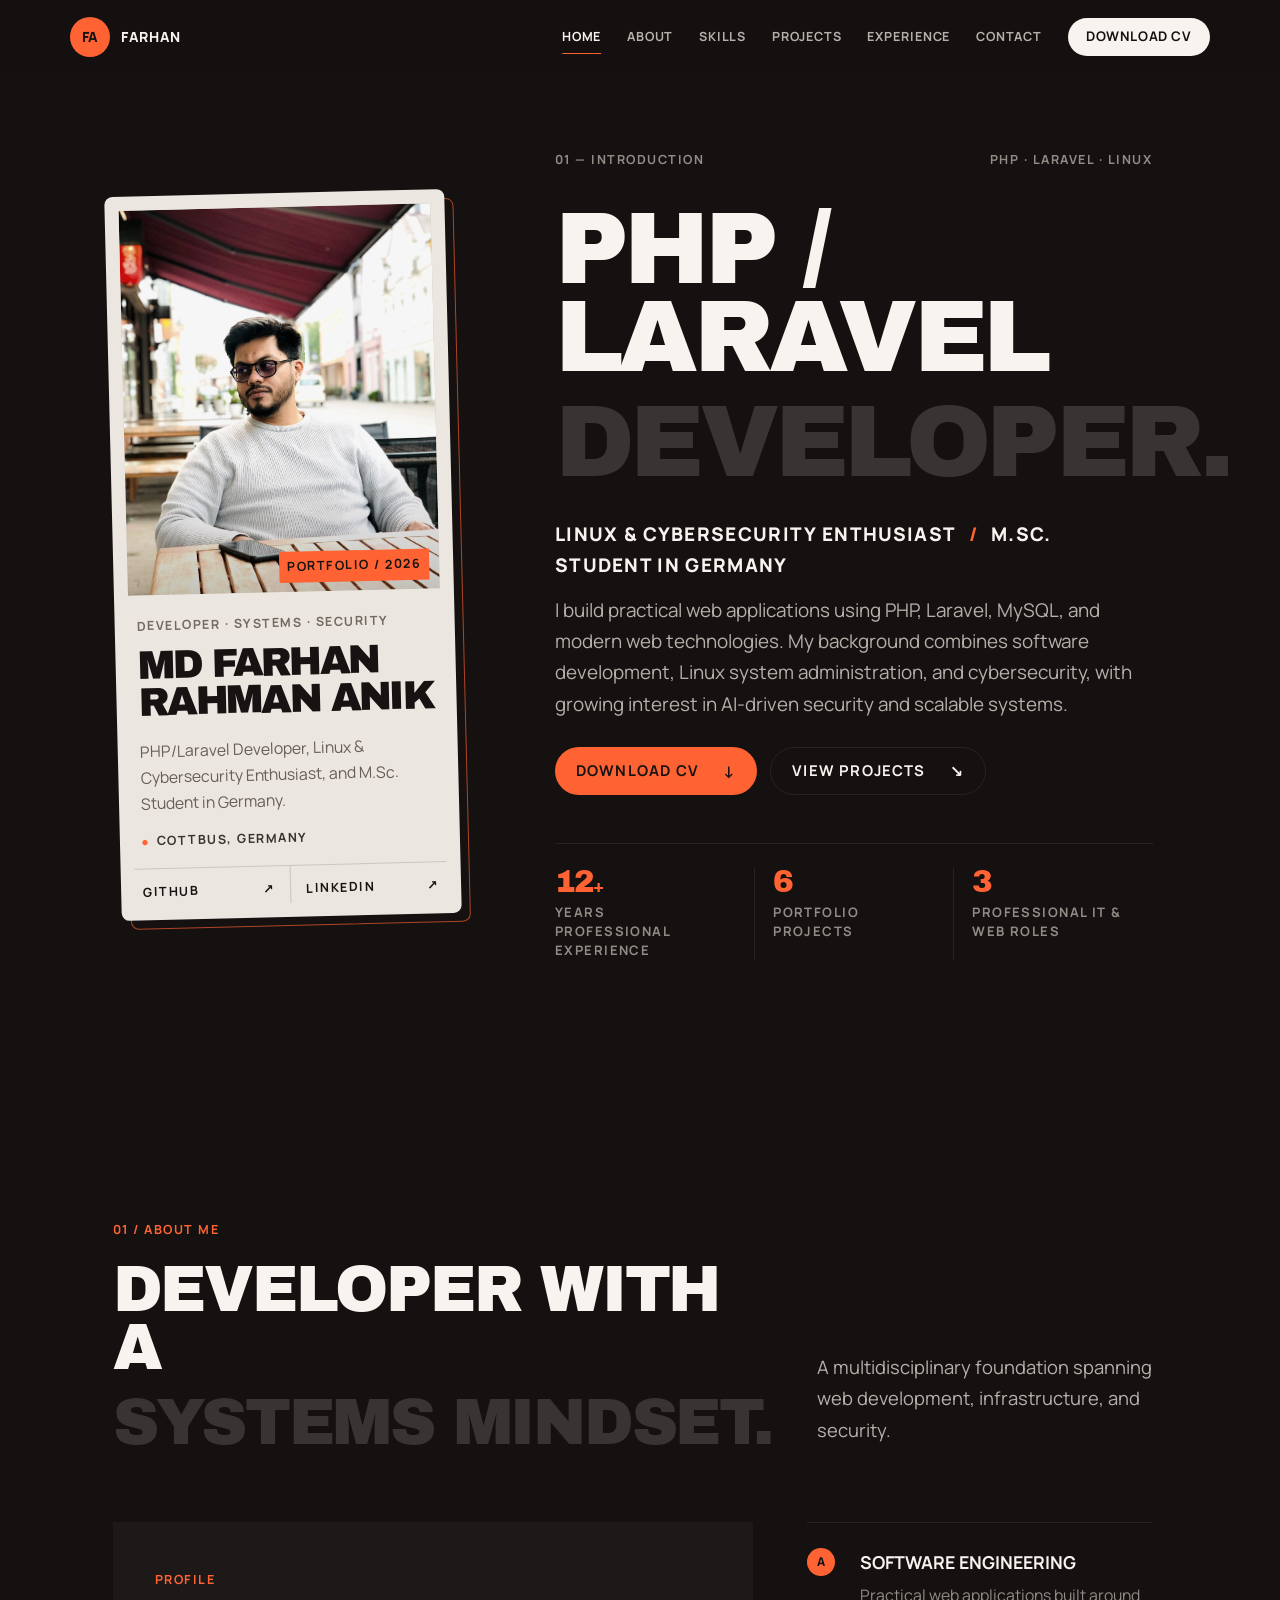
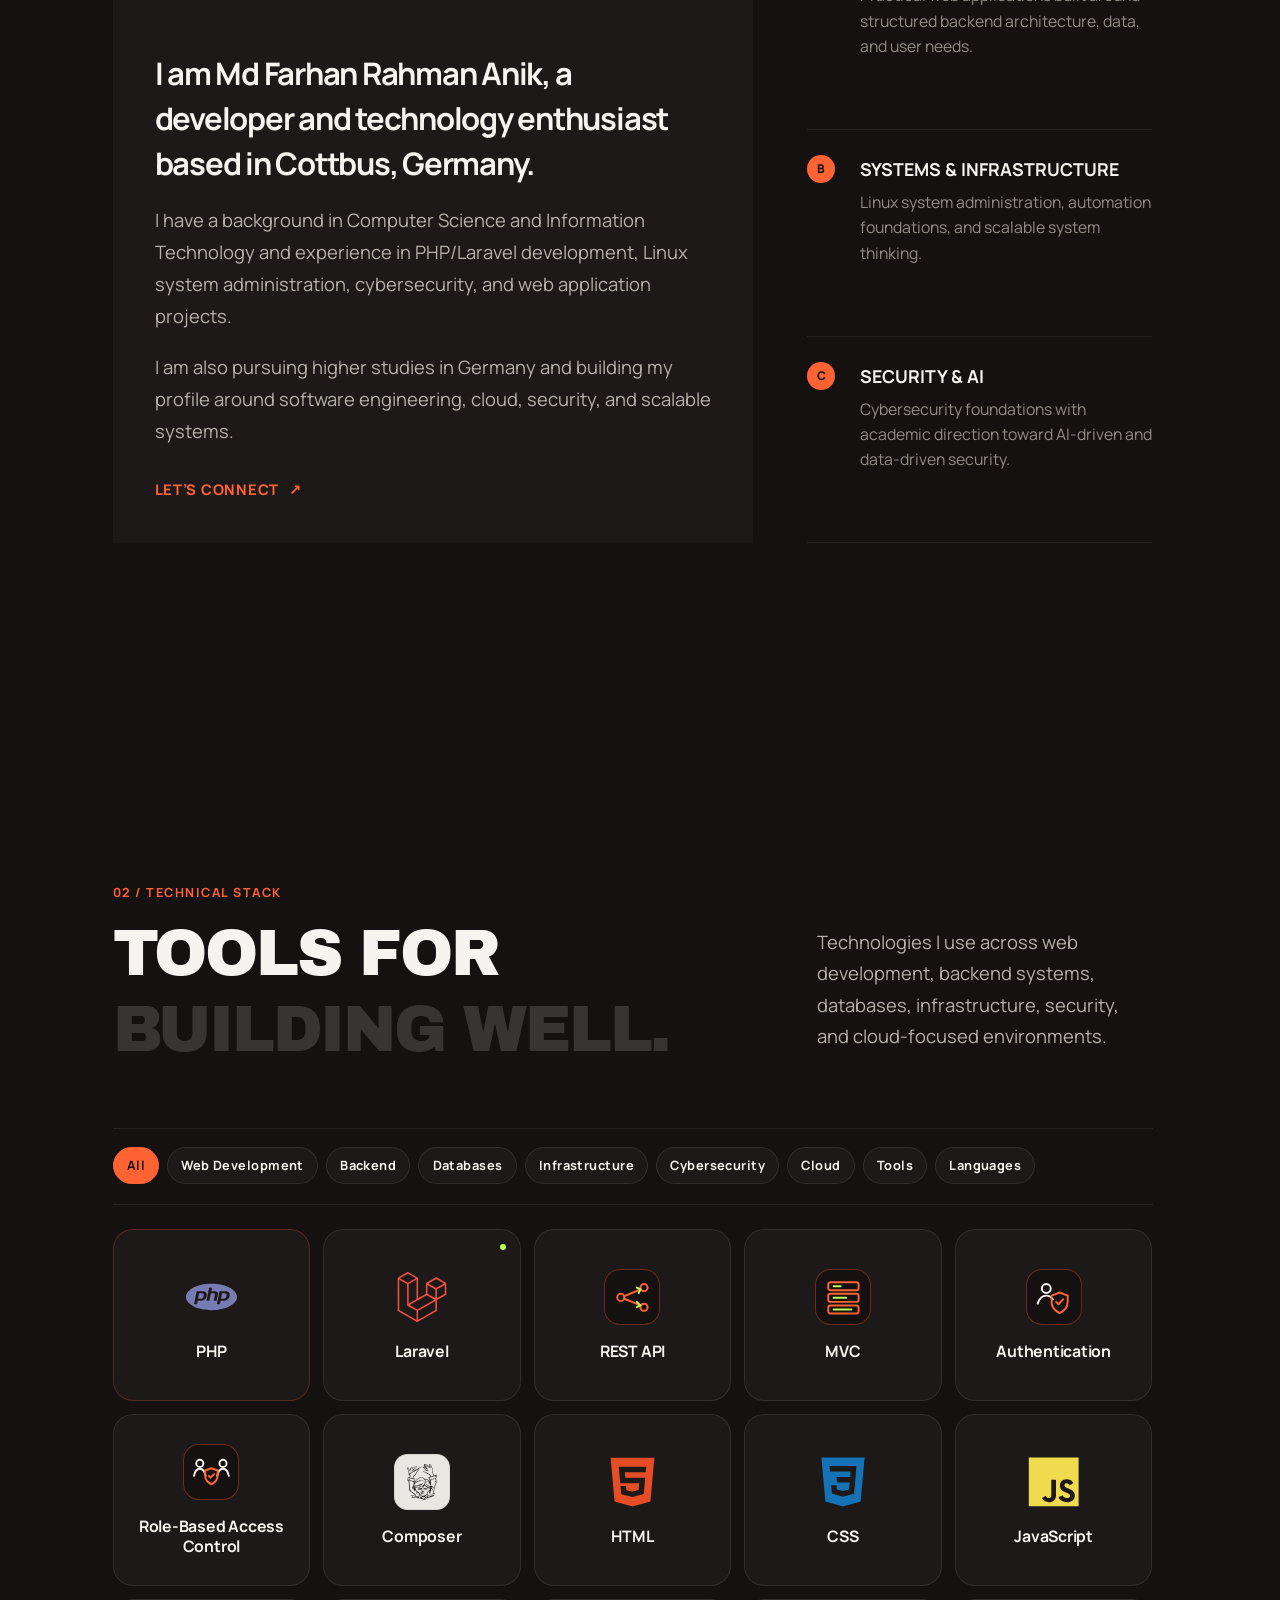
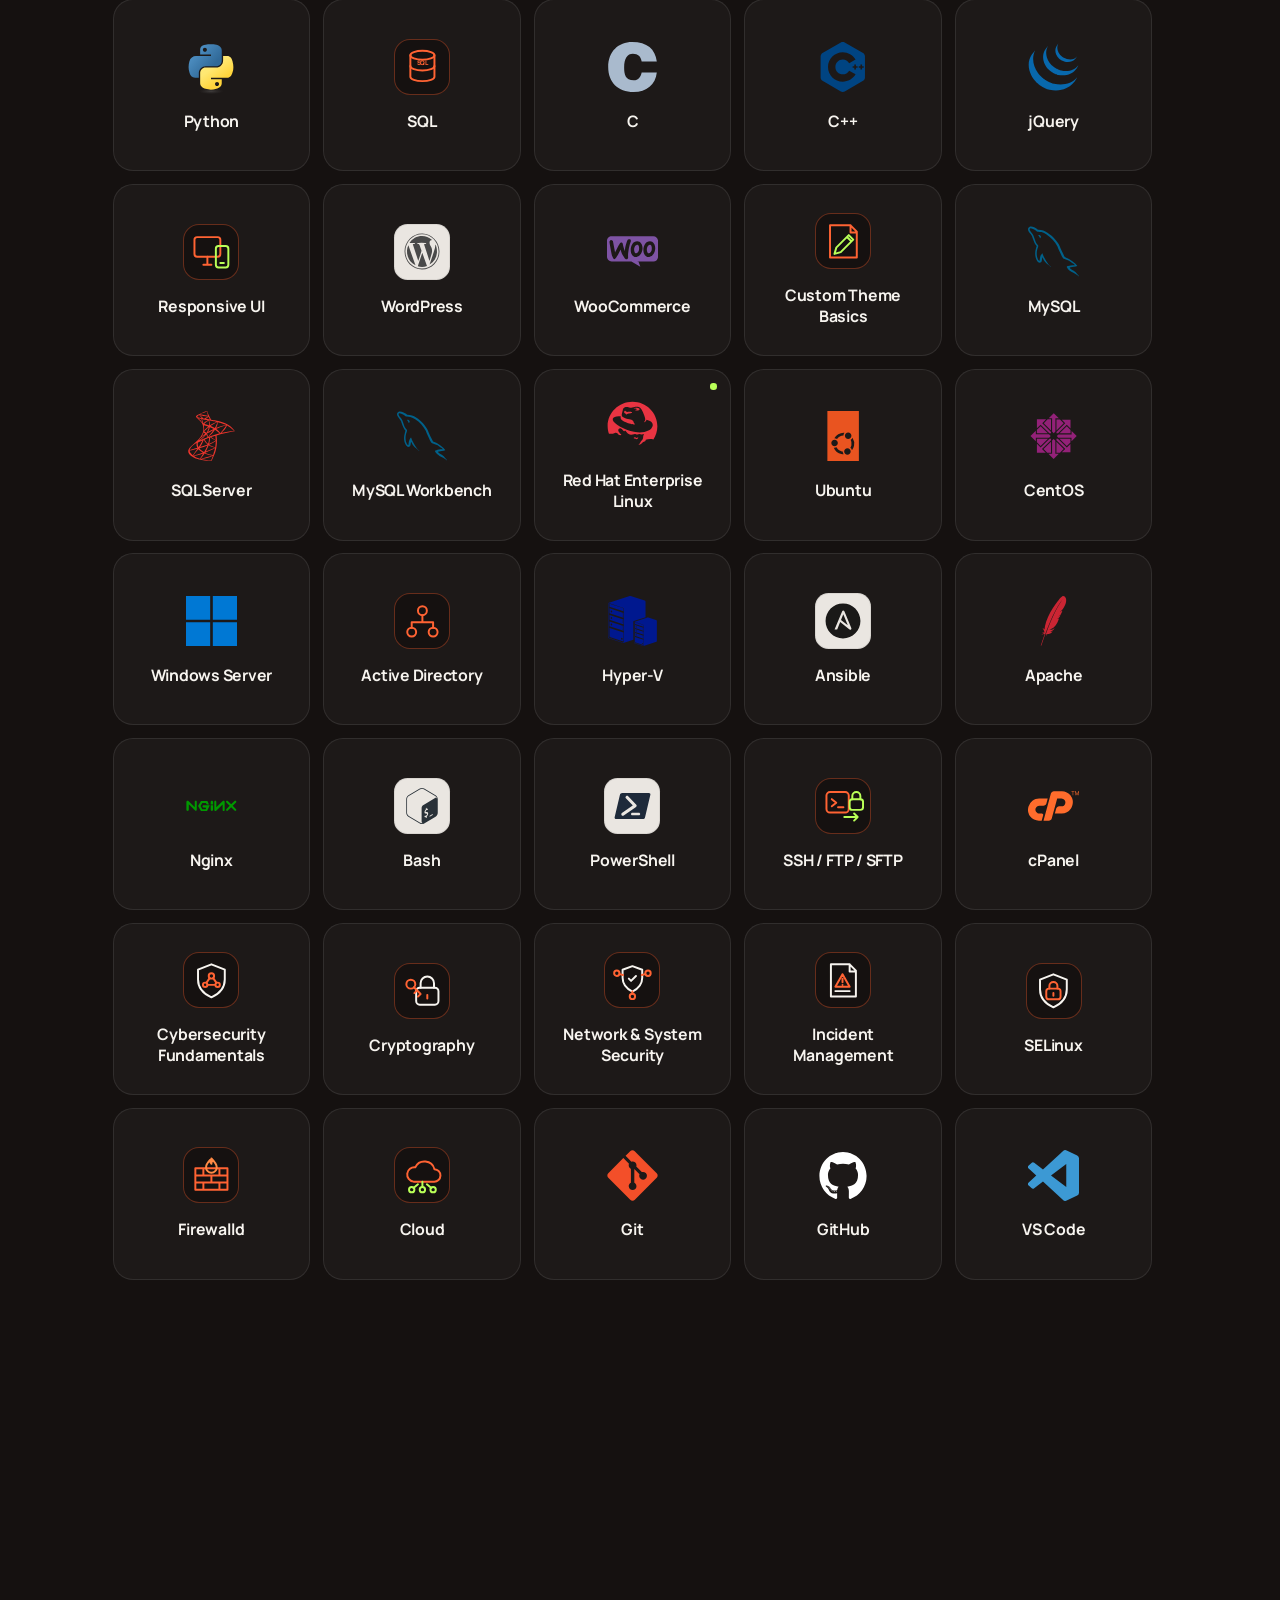
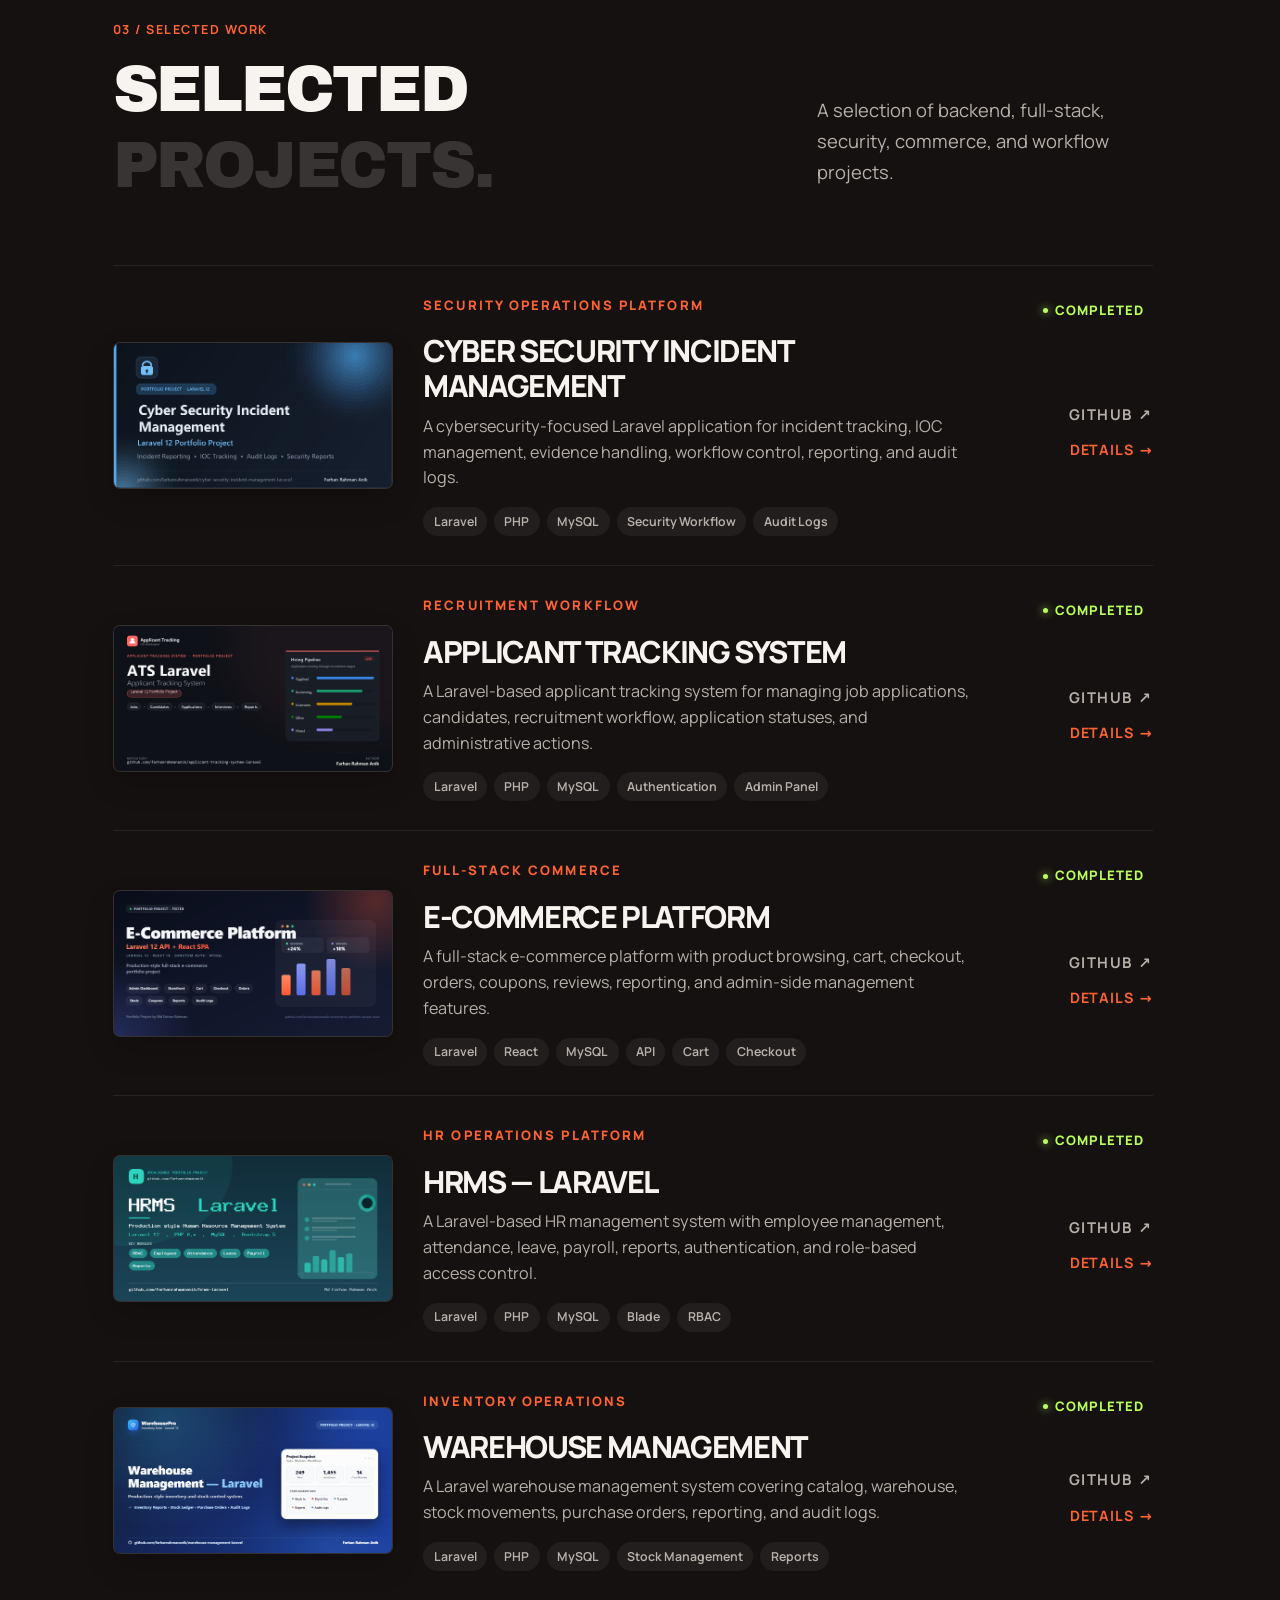
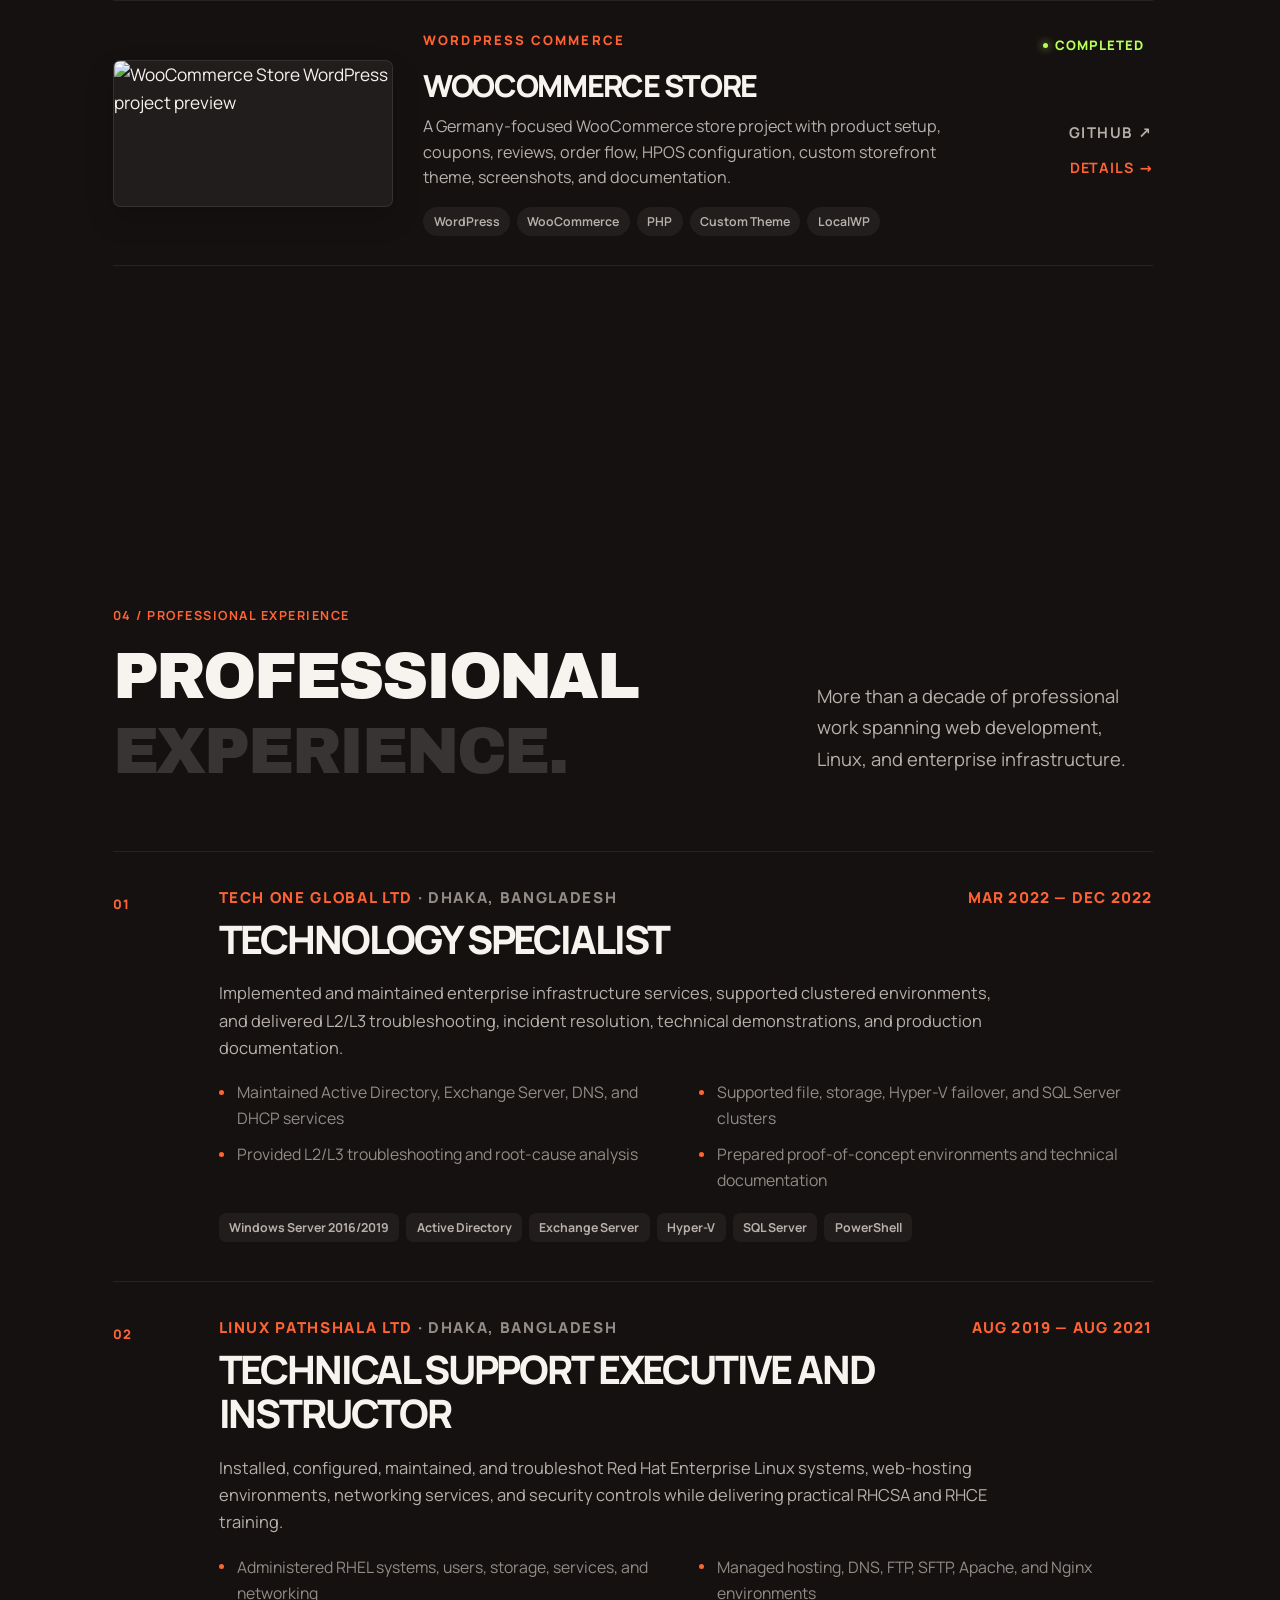
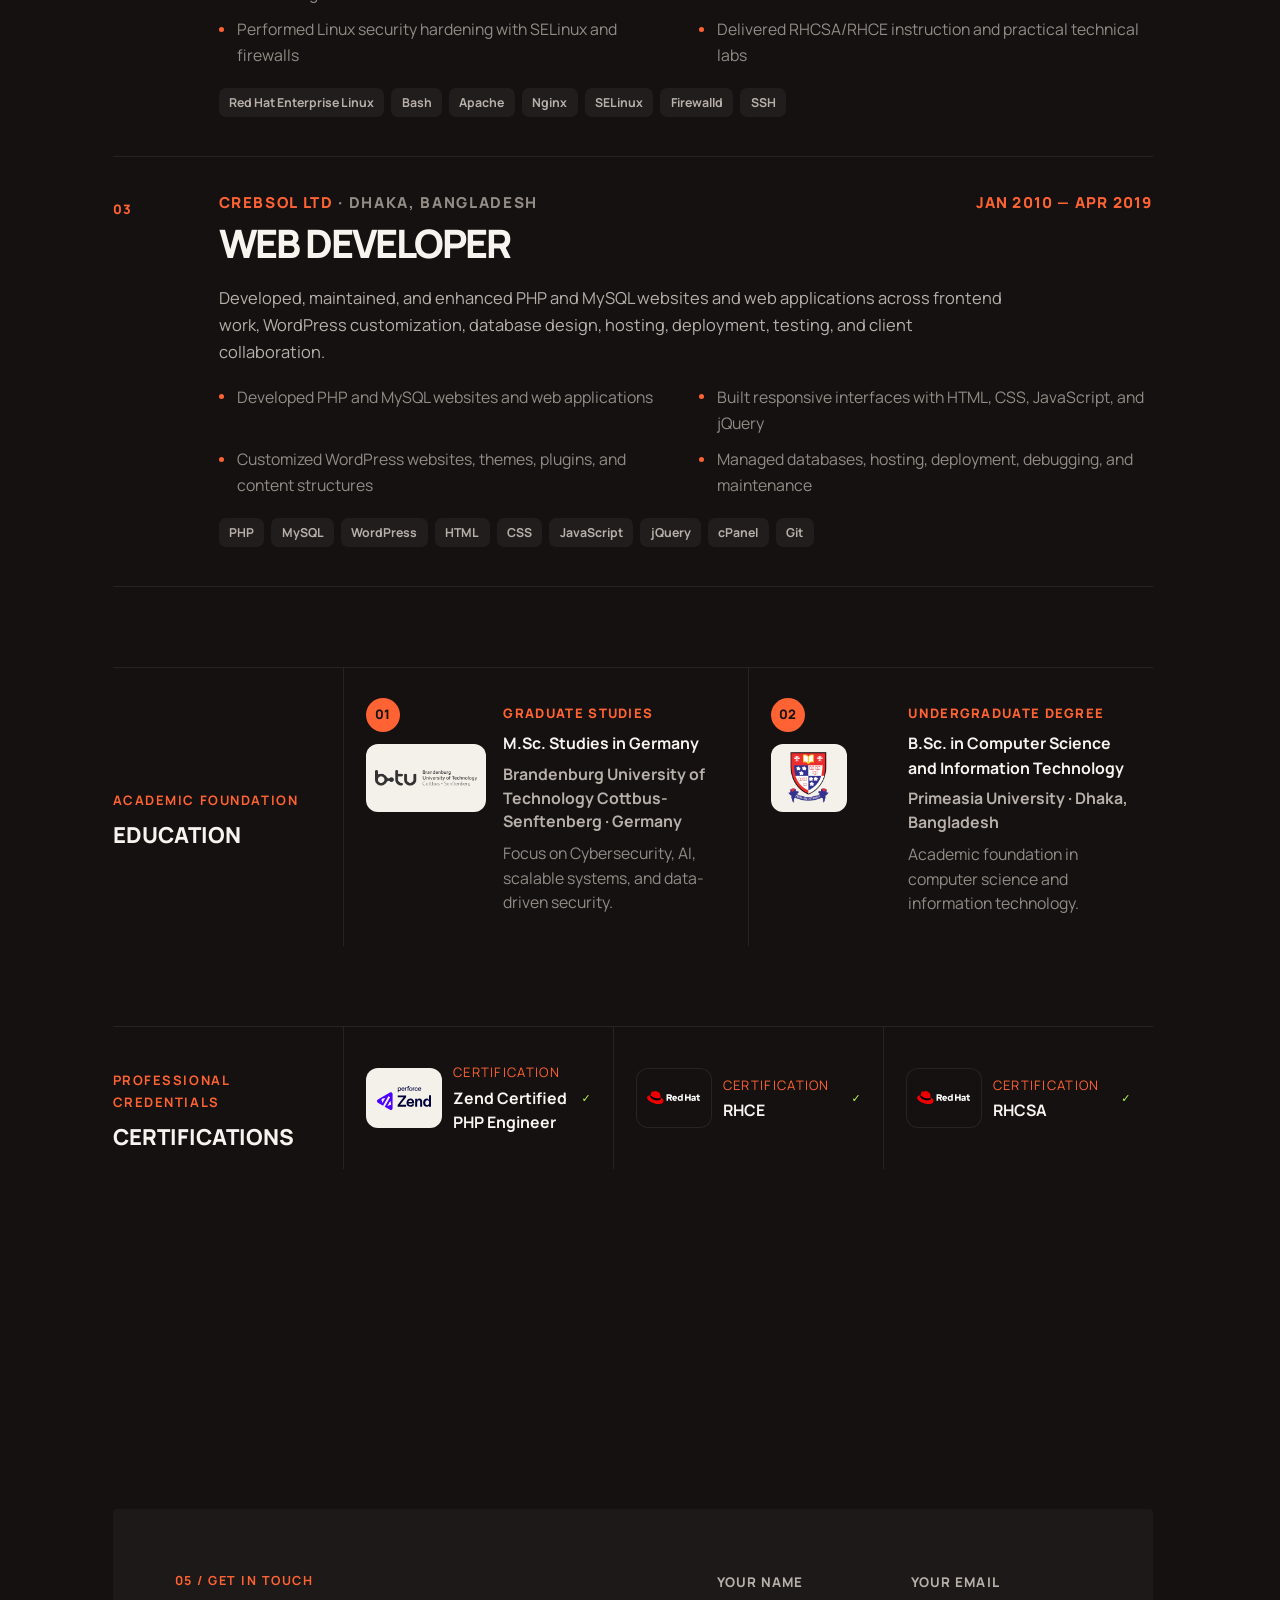
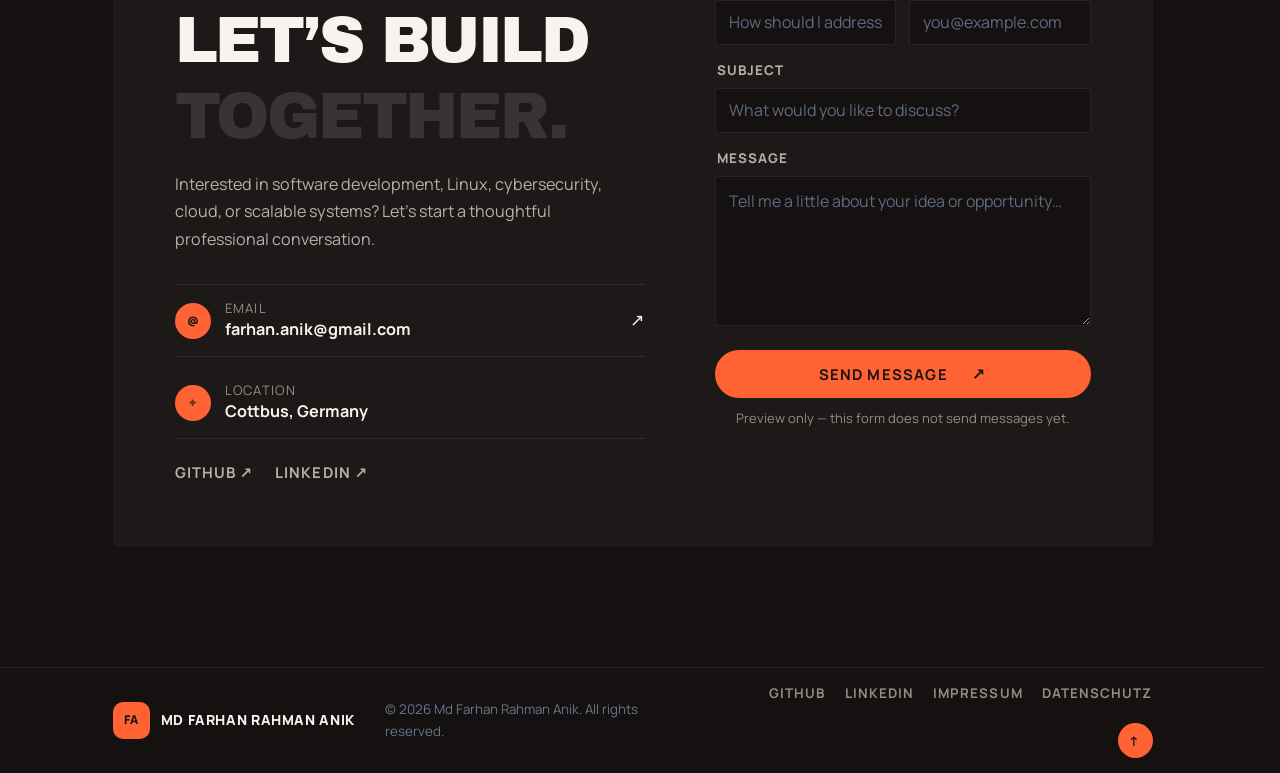
==== index.html @ f2bde307 "fix: add iOS-compatible favicon assets" ====
<!doctype html>
<html lang="en">
<head>
  <meta charset="utf-8">
  <meta name="viewport" content="width=device-width, initial-scale=1">
  <meta name="description" content="Portfolio of Md Farhan Rahman Anik — PHP/Laravel developer, Linux and cybersecurity enthusiast, and M.Sc. student in Germany.">
  <meta name="theme-color" content="#F36B2B">
  <meta property="og:title" content="Md Farhan Rahman Anik | Developer Portfolio">
  <meta property="og:description" content="PHP/Laravel development, Linux systems, cybersecurity, and scalable web applications.">
  <meta property="og:type" content="website">
  <title>Md Farhan Rahman Anik | PHP/Laravel Developer</title>
  <link rel="icon" type="image/svg+xml" href="assets/images/favicon.svg?v=2">
  <link rel="icon" type="image/png" sizes="32x32" href="assets/images/favicon-32x32.png?v=2">
  <link rel="icon" type="image/png" sizes="16x16" href="assets/images/favicon-16x16.png?v=2">
  <link rel="shortcut icon" href="assets/images/favicon.ico?v=2">
  <link rel="apple-touch-icon" sizes="180x180" href="assets/images/apple-touch-icon.png?v=2">
  <link rel="stylesheet" href="styles.css">
  <script src="script.js" defer></script>
</head>
<body>
  <a class="skip-link" href="#main-content">Skip to content</a>

  <header class="site-header" id="top">
    <nav class="navbar container" aria-label="Primary navigation">
      <a class="brand" href="#home" aria-label="Md Farhan Rahman Anik, home">
        <span class="brand-mark">FA</span>
        <span class="brand-copy">
          <strong>Farhan</strong>
          <small>Developer Portfolio</small>
        </span>
      </a>

      <button class="menu-toggle" type="button" aria-expanded="false" aria-controls="nav-menu" aria-label="Open navigation menu">
        <span></span>
        <span></span>
        <span></span>
      </button>

      <div class="nav-menu" id="nav-menu">
        <a class="nav-link active" href="#home">Home</a>
        <a class="nav-link" href="#about">About</a>
        <a class="nav-link" href="#skills">Skills</a>
        <a class="nav-link" href="#projects">Projects</a>
        <a class="nav-link" href="#experience">Experience</a>
        <a class="nav-link" href="#contact">Contact</a>
        <a class="nav-cta" href="assets/pdf/Md_Farhan_Rahman_Anik_CV.pdf" download>Download CV</a>
      </div>
    </nav>
  </header>

  <main id="main-content">
    <section class="hero section" id="home" aria-labelledby="hero-title">
      <div class="container hero-editorial">
        <div class="hero-statement">
          <div class="hero-meta">
            <span>01 — Introduction</span>
            <span>PHP · LARAVEL · LINUX</span>
          </div>
          <h1 id="hero-title">
            <span>PHP / LARAVEL</span>
            <em>DEVELOPER.</em>
          </h1>
          <p class="hero-headline">Linux &amp; Cybersecurity Enthusiast <i aria-hidden="true">/</i> M.Sc. Student in Germany</p>
          <p class="hero-intro">I build practical web applications using PHP, Laravel, MySQL, and modern web technologies. My background combines software development, Linux system administration, and cybersecurity, with growing interest in AI-driven security and scalable systems.</p>

          <div class="hero-actions" aria-label="Primary actions">
            <a class="button button-primary" href="assets/pdf/Md_Farhan_Rahman_Anik_CV.pdf" download>
              <span>Download CV</span>
              <span class="button-arrow" aria-hidden="true">↓</span>
            </a>
            <a class="button button-secondary" href="#projects">
              <span>View Projects</span>
              <span class="button-arrow" aria-hidden="true">↘</span>
            </a>
          </div>
        </div>

        <div class="hero-card-reveal reveal">
          <div class="hero-card-stage">
            <article class="identity-card" aria-label="Profile of Md Farhan Rahman Anik">
              <div class="identity-photo">
                <img src="assets/images/profile.jpg" alt="Md Farhan Rahman Anik" width="1602" height="2048">
                <span>Portfolio / 2026</span>
              </div>
              <div class="identity-copy">
                <p class="identity-label">Developer · Systems · Security</p>
                <h2>Md Farhan<br>Rahman Anik</h2>
                <p>PHP/Laravel Developer, Linux &amp; Cybersecurity Enthusiast, and M.Sc. Student in Germany.</p>
                <div class="identity-location">
                  <span aria-hidden="true">●</span>
                  Cottbus, Germany
                </div>
              </div>
              <div class="identity-links">
                <a href="https://github.com/farhanrahmananik" target="_blank" rel="noopener noreferrer" aria-label="Visit Farhan's GitHub profile">
                  GitHub <span aria-hidden="true">↗</span>
                </a>
                <a href="https://www.linkedin.com/in/farhanrahmananik/" target="_blank" rel="noopener noreferrer" aria-label="Visit Farhan's LinkedIn profile">
                  LinkedIn <span aria-hidden="true">↗</span>
                </a>
              </div>
            </article>
          </div>
        </div>

        <div class="hero-proof" aria-label="Professional summary">
          <div><strong>12<span>+</span></strong><small>Years Professional Experience</small></div>
          <div><strong>6</strong><small>Portfolio Projects</small></div>
          <div><strong>3</strong><small>Professional IT &amp; Web Roles</small></div>
        </div>
      </div>
    </section>

    <section class="section about" id="about" aria-labelledby="about-title">
      <div class="container">
        <div class="section-heading reveal">
          <div>
            <p class="eyebrow">01 / About me</p>
            <h2 id="about-title">DEVELOPER WITH A<br><span>SYSTEMS MINDSET.</span></h2>
          </div>
          <p class="section-lead">A multidisciplinary foundation spanning web development, infrastructure, and security.</p>
        </div>

        <div class="about-grid">
          <article class="about-story glass-card reveal">
            <span class="card-label">Profile</span>
            <p class="about-intro">I am <strong>Md Farhan Rahman Anik</strong>, a developer and technology enthusiast based in Cottbus, Germany.</p>
            <p>I have a background in Computer Science and Information Technology and experience in PHP/Laravel development, Linux system administration, cybersecurity, and web application projects.</p>
            <p>I am also pursuing higher studies in Germany and building my profile around software engineering, cloud, security, and scalable systems.</p>
            <a class="text-link" href="#contact">Let’s connect <span aria-hidden="true">↗</span></a>
          </article>

          <div class="about-focus">
            <article class="focus-card reveal">
              <span class="focus-index">A</span>
              <div>
                <h3>Software Engineering</h3>
                <p>Practical web applications built around structured backend architecture, data, and user needs.</p>
              </div>
            </article>
            <article class="focus-card reveal">
              <span class="focus-index">B</span>
              <div>
                <h3>Systems &amp; Infrastructure</h3>
                <p>Linux system administration, automation foundations, and scalable system thinking.</p>
              </div>
            </article>
            <article class="focus-card reveal">
              <span class="focus-index">C</span>
              <div>
                <h3>Security &amp; AI</h3>
                <p>Cybersecurity foundations with academic direction toward AI-driven and data-driven security.</p>
              </div>
            </article>
          </div>
        </div>
      </div>
    </section>

    <section class="section skills" id="skills" aria-labelledby="skills-title">
      <div class="container">
        <div class="section-heading reveal">
          <div>
            <p class="eyebrow">02 / Technical stack</p>
            <h2 id="skills-title">TOOLS FOR<br><span>BUILDING WELL.</span></h2>
          </div>
          <p class="section-lead">Technologies I use across web development, backend systems, databases, infrastructure, security, and cloud-focused environments.</p>
        </div>

        <div class="tool-filter-panel reveal">
          <div class="tool-filters" role="group" aria-label="Filter tools by category">
            <button class="tool-filter active" type="button" data-filter="all" aria-pressed="true" aria-controls="tools-grid">All</button>
            <button class="tool-filter" type="button" data-filter="web" aria-pressed="false" aria-controls="tools-grid">Web Development</button>
            <button class="tool-filter" type="button" data-filter="backend" aria-pressed="false" aria-controls="tools-grid">Backend</button>
            <button class="tool-filter" type="button" data-filter="databases" aria-pressed="false" aria-controls="tools-grid">Databases</button>
            <button class="tool-filter" type="button" data-filter="infrastructure" aria-pressed="false" aria-controls="tools-grid">Infrastructure</button>
            <button class="tool-filter" type="button" data-filter="cybersecurity" aria-pressed="false" aria-controls="tools-grid">Cybersecurity</button>
            <button class="tool-filter" type="button" data-filter="cloud" aria-pressed="false" aria-controls="tools-grid">Cloud</button>
            <button class="tool-filter" type="button" data-filter="tools" aria-pressed="false" aria-controls="tools-grid">Tools</button>
            <button class="tool-filter" type="button" data-filter="languages" aria-pressed="false" aria-controls="tools-grid">Languages</button>
          </div>
        </div>

        <div class="tools-grid" id="tools-grid">
          <article class="tool-card tool-card-featured reveal" data-category="web backend languages">
            <span class="tool-logo tool-logo-brand-image" aria-hidden="true"><img src="assets/images/stack/php.svg" alt="" width="56" height="56" loading="lazy" decoding="async"></span>
            <h3>PHP</h3>
          </article>

          <article class="tool-card tool-card-lime reveal" data-category="backend">
            <span class="tool-logo tool-logo-brand-image" aria-hidden="true"><img src="assets/images/stack/laravel.svg" alt="" width="56" height="56" loading="lazy" decoding="async"></span>
            <h3>Laravel</h3>
          </article>

          <article class="tool-card reveal" data-category="backend">
            <span class="tool-logo tool-logo-fallback tool-logo-custom" aria-hidden="true">
              <svg class="tool-glyph" viewBox="0 0 48 48" focusable="false">
                <circle cx="11" cy="24" r="4"></circle>
                <circle cx="37" cy="13" r="4"></circle>
                <circle cx="37" cy="35" r="4"></circle>
                <path d="m15 22.5 18-7.5M15 25.5l18 7.5"></path>
                <path class="tool-glyph-accent" d="m29 13 4 2-2 4M29 29l4 4-4 2"></path>
              </svg>
            </span>
            <h3>REST API</h3>
          </article>

          <article class="tool-card reveal" data-category="backend">
            <span class="tool-logo tool-logo-fallback tool-logo-custom" aria-hidden="true">
              <svg class="tool-glyph" viewBox="0 0 48 48" focusable="false">
                <rect x="7" y="7" width="34" height="9" rx="2.5"></rect>
                <rect x="7" y="20" width="34" height="9" rx="2.5"></rect>
                <rect x="7" y="33" width="34" height="9" rx="2.5"></rect>
                <path class="tool-glyph-accent" d="M13 11.5h8M13 24.5h14M13 37.5h20"></path>
              </svg>
            </span>
            <h3>MVC</h3>
          </article>

          <article class="tool-card reveal" data-category="backend cybersecurity">
            <span class="tool-logo tool-logo-fallback tool-logo-custom tool-logo-security" aria-hidden="true">
              <svg class="tool-glyph" viewBox="0 0 48 48" focusable="false">
                <circle cx="16" cy="14" r="5"></circle>
                <path d="M6.5 31c1.8-6.1 5-9 9.5-9 3.1 0 5.6 1.4 7.4 4.3"></path>
                <path class="tool-glyph-accent" d="M31 18.5 40 22v7.2c0 6-3.6 9.7-9 12.3-5.4-2.6-9-6.3-9-12.3V22z"></path>
                <path class="tool-glyph-accent" d="m27 29 2.7 2.7L35 26"></path>
              </svg>
            </span>
            <h3>Authentication</h3>
          </article>

          <article class="tool-card reveal" data-category="backend cybersecurity">
            <span class="tool-logo tool-logo-fallback tool-logo-custom tool-logo-security" aria-hidden="true">
              <svg class="tool-glyph" viewBox="0 0 48 48" focusable="false">
                <circle cx="11" cy="15" r="4"></circle>
                <circle cx="37" cy="15" r="4"></circle>
                <path d="M4.5 29c1-5.3 3.2-8 6.5-8s5.5 2.7 6.5 8M30.5 29c1-5.3 3.2-8 6.5-8s5.5 2.7 6.5 8"></path>
                <path class="tool-glyph-accent" d="M24 20.5 31 23v5.7c0 4.7-2.8 7.7-7 9.8-4.2-2.1-7-5.1-7-9.8V23z"></path>
                <path class="tool-glyph-accent" d="m21 29 2 2 4-4"></path>
              </svg>
            </span>
            <h3>Role-Based Access Control</h3>
          </article>

          <article class="tool-card reveal" data-category="backend tools">
            <span class="tool-logo tool-logo-brand-image tool-logo-neutral-plate" aria-hidden="true"><img src="assets/images/stack/composer.svg" alt="" width="56" height="56" loading="lazy" decoding="async"></span>
            <h3>Composer</h3>
          </article>

          <article class="tool-card reveal" data-category="web">
            <span class="tool-logo tool-logo-brand-image" aria-hidden="true"><img src="assets/images/stack/html5.svg" alt="" width="56" height="56" loading="lazy" decoding="async"></span>
            <h3>HTML</h3>
          </article>

          <article class="tool-card reveal" data-category="web">
            <span class="tool-logo tool-logo-brand-image" aria-hidden="true"><img src="assets/images/stack/css3.svg" alt="" width="56" height="56" loading="lazy" decoding="async"></span>
            <h3>CSS</h3>
          </article>

          <article class="tool-card reveal" data-category="web languages">
            <span class="tool-logo tool-logo-brand-image" aria-hidden="true"><img src="assets/images/stack/javascript.svg" alt="" width="56" height="56" loading="lazy" decoding="async"></span>
            <h3>JavaScript</h3>
          </article>

          <article class="tool-card reveal" data-category="languages">
            <span class="tool-logo tool-logo-brand-image" aria-hidden="true">
              <img src="assets/images/stack/python.svg" alt="" width="56" height="56" loading="lazy" decoding="async">
            </span>
            <h3>Python</h3>
          </article>

          <article class="tool-card reveal" data-category="databases languages">
            <span class="tool-logo tool-logo-fallback tool-logo-custom" aria-hidden="true">
              <svg class="tool-glyph tool-glyph-sql" viewBox="0 0 48 48" focusable="false">
                <ellipse cx="24" cy="11.5" rx="13.5" ry="5"></ellipse>
                <path d="M10.5 11.5v24c0 2.8 6 5 13.5 5s13.5-2.2 13.5-5v-24"></path>
                <path d="M10.5 23.5c0 2.8 6 5 13.5 5s13.5-2.2 13.5-5"></path>
                <text x="24" y="22" text-anchor="middle">SQL</text>
              </svg>
            </span>
            <h3>SQL</h3>
          </article>

          <article class="tool-card reveal" data-category="languages">
            <span class="tool-logo tool-logo-brand-image" aria-hidden="true"><img src="assets/images/stack/c.svg" alt="" width="56" height="56" loading="lazy" decoding="async"></span>
            <h3>C</h3>
          </article>

          <article class="tool-card reveal" data-category="languages">
            <span class="tool-logo tool-logo-brand-image" aria-hidden="true"><img src="assets/images/stack/cplusplus.svg" alt="" width="56" height="56" loading="lazy" decoding="async"></span>
            <h3>C++</h3>
          </article>

          <article class="tool-card reveal" data-category="web">
            <span class="tool-logo tool-logo-brand-image" aria-hidden="true"><img src="assets/images/stack/jquery.svg" alt="" width="56" height="56" loading="lazy" decoding="async"></span>
            <h3>jQuery</h3>
          </article>

          <article class="tool-card reveal" data-category="web">
            <span class="tool-logo tool-logo-fallback tool-logo-custom" aria-hidden="true">
              <svg class="tool-glyph" viewBox="0 0 48 48" focusable="false">
                <rect x="5" y="8" width="29" height="22" rx="3"></rect>
                <path d="M15 39h9M19.5 30v9"></path>
                <rect class="tool-glyph-accent" x="29" y="18" width="14" height="24" rx="3"></rect>
                <path class="tool-glyph-accent" d="M34 37h4"></path>
              </svg>
            </span>
            <h3>Responsive UI</h3>
          </article>

          <article class="tool-card reveal" data-category="web">
            <span class="tool-logo tool-logo-brand-image tool-logo-neutral-plate" aria-hidden="true"><img src="assets/images/stack/wordpress.svg" alt="" width="56" height="56" loading="lazy" decoding="async"></span>
            <h3>WordPress</h3>
          </article>

          <article class="tool-card reveal" data-category="web">
            <span class="tool-logo tool-logo-brand-image" aria-hidden="true"><img src="assets/images/stack/woocommerce.svg" alt="" width="56" height="56" loading="lazy" decoding="async"></span>
            <h3>WooCommerce</h3>
          </article>

          <article class="tool-card reveal" data-category="web">
            <span class="tool-logo tool-logo-fallback tool-logo-custom" aria-hidden="true">
              <svg class="tool-glyph" viewBox="0 0 48 48" focusable="false">
                <path d="M9 6h23l7 7v29H9zM32 6v8h7"></path>
                <path class="tool-glyph-accent" d="m16 31 14-14 5 5-14 14-7 2zM28 19l5 5"></path>
              </svg>
            </span>
            <h3>Custom Theme Basics</h3>
          </article>

          <article class="tool-card reveal" data-category="databases">
            <span class="tool-logo tool-logo-brand-image" aria-hidden="true"><img src="assets/images/stack/mysql.svg" alt="" width="56" height="56" loading="lazy" decoding="async"></span>
            <h3>MySQL</h3>
          </article>

          <article class="tool-card reveal" data-category="databases infrastructure">
            <span class="tool-logo tool-logo-brand-image" aria-hidden="true"><img src="assets/images/stack/microsoft-sql-server.svg" alt="" width="56" height="56" loading="lazy" decoding="async"></span>
            <h3>SQL Server</h3>
          </article>

          <article class="tool-card reveal" data-category="databases tools">
            <span class="tool-logo tool-logo-brand-image" aria-hidden="true"><img src="assets/images/stack/mysql.svg" alt="" width="56" height="56" loading="lazy" decoding="async"></span>
            <h3>MySQL Workbench</h3>
          </article>

          <article class="tool-card tool-card-lime reveal" data-category="infrastructure">
            <span class="tool-logo tool-logo-brand-image" aria-hidden="true"><img src="assets/images/stack/red-hat.svg" alt="" width="56" height="56" loading="lazy" decoding="async"></span>
            <h3>Red Hat Enterprise Linux</h3>
          </article>

          <article class="tool-card reveal" data-category="infrastructure">
            <span class="tool-logo tool-logo-brand-image" aria-hidden="true"><img src="assets/images/stack/ubuntu.svg" alt="" width="56" height="56" loading="lazy" decoding="async"></span>
            <h3>Ubuntu</h3>
          </article>

          <article class="tool-card reveal" data-category="infrastructure">
            <span class="tool-logo tool-logo-brand-image" aria-hidden="true"><img src="assets/images/stack/centos.svg" alt="" width="56" height="56" loading="lazy" decoding="async"></span>
            <h3>CentOS</h3>
          </article>

          <article class="tool-card reveal" data-category="infrastructure">
            <span class="tool-logo tool-logo-brand-image" aria-hidden="true"><img src="assets/images/stack/windows-server.svg" alt="" width="56" height="56" loading="lazy" decoding="async"></span>
            <h3>Windows Server</h3>
          </article>

          <article class="tool-card reveal" data-category="infrastructure">
            <span class="tool-logo tool-logo-fallback tool-logo-custom tool-logo-directory" aria-hidden="true">
              <svg class="tool-glyph" viewBox="0 0 48 48" focusable="false">
                <circle cx="24" cy="12" r="5"></circle>
                <circle cx="12" cy="36" r="5"></circle>
                <circle cx="36" cy="36" r="5"></circle>
                <path class="tool-glyph-accent" d="M24 17v8M12 31v-6h24v6"></path>
              </svg>
            </span>
            <h3>Active Directory</h3>
          </article>

          <article class="tool-card reveal" data-category="infrastructure">
            <span class="tool-logo tool-logo-brand-image" aria-hidden="true"><img src="assets/images/stack/hyper-v.svg" alt="" width="56" height="56" loading="lazy" decoding="async"></span>
            <h3>Hyper-V</h3>
          </article>

          <article class="tool-card reveal" data-category="infrastructure tools">
            <span class="tool-logo tool-logo-brand-image tool-logo-neutral-plate" aria-hidden="true"><img src="assets/images/stack/ansible.svg" alt="" width="56" height="56" loading="lazy" decoding="async"></span>
            <h3>Ansible</h3>
          </article>

          <article class="tool-card reveal" data-category="infrastructure web">
            <span class="tool-logo tool-logo-brand-image" aria-hidden="true"><img src="assets/images/stack/apache.svg" alt="" width="56" height="56" loading="lazy" decoding="async"></span>
            <h3>Apache</h3>
          </article>

          <article class="tool-card reveal" data-category="infrastructure web">
            <span class="tool-logo tool-logo-brand-image" aria-hidden="true"><img src="assets/images/stack/nginx.svg" alt="" width="56" height="56" loading="lazy" decoding="async"></span>
            <h3>Nginx</h3>
          </article>

          <article class="tool-card reveal" data-category="infrastructure tools">
            <span class="tool-logo tool-logo-brand-image tool-logo-neutral-plate" aria-hidden="true"><img src="assets/images/stack/bash.svg" alt="" width="56" height="56" loading="lazy" decoding="async"></span>
            <h3>Bash</h3>
          </article>

          <article class="tool-card reveal" data-category="infrastructure tools">
            <span class="tool-logo tool-logo-brand-image tool-logo-neutral-plate" aria-hidden="true"><img src="assets/images/stack/powershell.svg" alt="" width="56" height="56" loading="lazy" decoding="async"></span>
            <h3>PowerShell</h3>
          </article>

          <article class="tool-card reveal" data-category="infrastructure tools">
            <span class="tool-logo tool-logo-fallback tool-logo-custom" aria-hidden="true">
              <svg class="tool-glyph" viewBox="0 0 48 48" focusable="false">
                <rect x="5" y="9" width="25" height="23" rx="4"></rect>
                <path d="m11 17 5 4-5 4M18 26h6"></path>
                <path class="tool-glyph-accent" d="M25 37h15M36 33l4 4-4 4M34 17v-3.5a4.5 4.5 0 0 1 9 0V17"></path>
                <rect class="tool-glyph-accent" x="31" y="17" width="15" height="12" rx="3"></rect>
              </svg>
            </span>
            <h3>SSH / FTP / SFTP</h3>
          </article>

          <article class="tool-card reveal" data-category="infrastructure tools web">
            <span class="tool-logo tool-logo-brand-image" aria-hidden="true"><img src="assets/images/stack/cpanel.svg" alt="" width="56" height="56" loading="lazy" decoding="async"></span>
            <h3>cPanel</h3>
          </article>

          <article class="tool-card reveal" data-category="cybersecurity">
            <span class="tool-logo tool-logo-fallback tool-logo-custom tool-logo-security" aria-hidden="true">
              <svg class="tool-glyph" viewBox="0 0 48 48" focusable="false">
                <path d="M24 6 39 12v11c0 10-6 16-15 20-9-4-15-10-15-20V12z"></path>
                <circle class="tool-glyph-accent" cx="24" cy="19" r="3"></circle>
                <circle class="tool-glyph-accent" cx="17" cy="29" r="2.5"></circle>
                <circle class="tool-glyph-accent" cx="31" cy="29" r="2.5"></circle>
                <path class="tool-glyph-accent" d="m22 21.5-3.5 5M26 21.5l3.5 5M19.5 29H28"></path>
              </svg>
            </span>
            <h3>Cybersecurity Fundamentals</h3>
          </article>

          <article class="tool-card reveal" data-category="cybersecurity">
            <span class="tool-logo tool-logo-fallback tool-logo-custom tool-logo-security" aria-hidden="true">
              <svg class="tool-glyph" viewBox="0 0 48 48" focusable="false">
                <rect x="17" y="21" width="25" height="19" rx="4"></rect>
                <path d="M22 21v-5a7.5 7.5 0 0 1 15 0v5"></path>
                <circle class="tool-glyph-accent" cx="11" cy="17" r="5"></circle>
                <path class="tool-glyph-accent" d="m14.5 20.5 7 7M18 24l-3 3M22 28l-3 3M29.5 29v4"></path>
              </svg>
            </span>
            <h3>Cryptography</h3>
          </article>

          <article class="tool-card reveal" data-category="cybersecurity infrastructure">
            <span class="tool-logo tool-logo-fallback tool-logo-custom tool-logo-security" aria-hidden="true">
              <svg class="tool-glyph" viewBox="0 0 48 48" focusable="false">
                <path d="M24 8 35 12v9c0 7.5-4.4 12.2-11 15.5C17.4 33.2 13 28.5 13 21v-9z"></path>
                <circle class="tool-glyph-accent" cx="6.5" cy="16" r="3"></circle>
                <circle class="tool-glyph-accent" cx="41.5" cy="16" r="3"></circle>
                <circle class="tool-glyph-accent" cx="24" cy="42" r="3"></circle>
                <path class="tool-glyph-accent" d="m9.5 17 4 1M38.5 17l-4 1M24 36.5V39"></path>
                <path d="m20 22 2.5 2.5L28 19"></path>
              </svg>
            </span>
            <h3>Network &amp; System Security</h3>
          </article>

          <article class="tool-card reveal" data-category="cybersecurity">
            <span class="tool-logo tool-logo-fallback tool-logo-custom tool-logo-security" aria-hidden="true">
              <svg class="tool-glyph" viewBox="0 0 48 48" focusable="false">
                <path d="M10 6h21l7 7v29H10zM31 6v8h7"></path>
                <path class="tool-glyph-accent" d="m23 17-8 14h16zM23 22v4M23 29h.01"></path>
                <path d="M15 36h16"></path>
              </svg>
            </span>
            <h3>Incident Management</h3>
          </article>

          <article class="tool-card reveal" data-category="cybersecurity infrastructure">
            <span class="tool-logo tool-logo-fallback tool-logo-custom tool-logo-security" aria-hidden="true">
              <svg class="tool-glyph" viewBox="0 0 48 48" focusable="false">
                <path d="M24 6 39 12v11c0 10-6 16-15 20-9-4-15-10-15-20V12z"></path>
                <rect class="tool-glyph-accent" x="16" y="22" width="16" height="12" rx="3"></rect>
                <path class="tool-glyph-accent" d="M19.5 22v-3a4.5 4.5 0 0 1 9 0v3M24 27v3"></path>
              </svg>
            </span>
            <h3>SELinux</h3>
          </article>

          <article class="tool-card reveal" data-category="cybersecurity infrastructure">
            <span class="tool-logo tool-logo-fallback tool-logo-custom tool-logo-firewall" aria-hidden="true">
              <svg class="tool-glyph" viewBox="0 0 48 48" focusable="false">
                <path d="M6 16h36v24H6zM6 24h36M6 32h36M15 16v8M33 16v8M24 24v8M15 32v8M33 32v8"></path>
                <path class="tool-glyph-accent" d="M24 5c4 4 6 7 6 10a6 6 0 0 1-12 0c0-2.4 1.5-5.2 4.5-8.4.2 2.2.7 3.6 1.5 4.4.7-1.7.7-3.7 0-6z"></path>
              </svg>
            </span>
            <h3>Firewalld</h3>
          </article>

          <article class="tool-card reveal" data-category="cloud">
            <span class="tool-logo tool-logo-fallback tool-logo-custom tool-logo-cloud" aria-hidden="true">
              <svg class="tool-glyph" viewBox="0 0 48 48" focusable="false">
                <path d="M14 31h23a7 7 0 0 0 .5-14A11.5 11.5 0 0 0 16 15a8 8 0 0 0-2 16z"></path>
                <circle class="tool-glyph-accent" cx="12" cy="40" r="3"></circle>
                <circle class="tool-glyph-accent" cx="24" cy="40" r="3"></circle>
                <circle class="tool-glyph-accent" cx="36" cy="40" r="3"></circle>
                <path class="tool-glyph-accent" d="M24 31v6M14 38l5-4M34 38l-5-4"></path>
              </svg>
            </span>
            <h3>Cloud</h3>
          </article>

          <article class="tool-card reveal" data-category="tools">
            <span class="tool-logo tool-logo-brand-image" aria-hidden="true"><img src="assets/images/stack/git.svg" alt="" width="56" height="56" loading="lazy" decoding="async"></span>
            <h3>Git</h3>
          </article>

          <article class="tool-card reveal" data-category="tools">
            <span class="tool-logo tool-logo-brand-image tool-logo-github" aria-hidden="true"><img src="assets/images/stack/github.svg" alt="" width="56" height="56" loading="lazy" decoding="async"></span>
            <h3>GitHub</h3>
          </article>

          <article class="tool-card reveal" data-category="tools">
            <span class="tool-logo tool-logo-brand-image" aria-hidden="true"><img src="assets/images/stack/vscode.svg" alt="" width="56" height="56" loading="lazy" decoding="async"></span>
            <h3>VS Code</h3>
          </article>
        </div>
        <button
          class="tool-grid-toggle"
          type="button"
          aria-controls="tools-grid"
          aria-expanded="false"
          hidden
        >
          <span class="tool-grid-toggle-label">SHOW MORE</span>
          <span class="tool-grid-toggle-icon" aria-hidden="true">↓</span>
        </button>
      </div>
    </section>

    <section class="section projects" id="projects" aria-labelledby="projects-title">
      <div class="container">
        <div class="section-heading reveal">
          <div>
            <p class="eyebrow">03 / Selected work</p>
            <h2 id="projects-title">SELECTED<br><span>PROJECTS.</span></h2>
          </div>
          <p class="section-lead">A selection of backend, full-stack, security, commerce, and workflow projects.</p>
        </div>

        <div class="projects-grid">
          <article class="project-card project-featured reveal">
            <div class="project-topline">
              <span class="project-index">01</span>
              <span class="status status-complete"><i aria-hidden="true"></i> Completed</span>
            </div>
            <div class="project-preview">
              <img src="assets/images/projects/cyber-security-incident-management.png" alt="Cyber Security Incident Management Laravel project preview" loading="lazy" decoding="async" width="1200" height="630">
            </div>
            <p class="project-type">Security Operations Platform</p>
            <h3>Cyber Security Incident Management</h3>
            <p class="project-description">A cybersecurity-focused Laravel application for incident tracking, IOC management, evidence handling, workflow control, reporting, and audit logs.</p>
            <div class="project-tags">
              <span>Laravel</span><span>PHP</span><span>MySQL</span><span>Security Workflow</span><span>Audit Logs</span>
            </div>
            <div class="project-actions">
              <a href="https://github.com/farhanrahmananik/cyber-security-incident-management-laravel" target="_blank" rel="noopener noreferrer" aria-label="Open the Cyber Security Incident Management source-code repository on GitHub in a new tab">GITHUB <span aria-hidden="true">↗</span></a>
              <a href="https://farhanrahmananik.github.io/cyber-security-incident-management-laravel/" target="_blank" rel="noopener noreferrer" aria-label="Open the Cyber Security Incident Management static project presentation in a new tab">DETAILS <span aria-hidden="true">→</span></a>
            </div>
          </article>

          <article class="project-card reveal">
            <div class="project-topline">
              <span class="project-index">02</span>
              <span class="status status-complete"><i aria-hidden="true"></i> Completed</span>
            </div>
            <div class="project-preview">
              <img src="assets/images/projects/applicant-tracking-system.png" alt="Applicant Tracking System Laravel project preview" loading="lazy" decoding="async" width="1200" height="630">
            </div>
            <p class="project-type">Recruitment Workflow</p>
            <h3>Applicant Tracking System</h3>
            <p class="project-description">A Laravel-based applicant tracking system for managing job applications, candidates, recruitment workflow, application statuses, and administrative actions.</p>
            <div class="project-tags">
              <span>Laravel</span><span>PHP</span><span>MySQL</span><span>Authentication</span><span>Admin Panel</span>
            </div>
            <div class="project-actions">
              <a href="https://github.com/farhanrahmananik/applicant-tracking-system-laravel" target="_blank" rel="noopener noreferrer" aria-label="Open the Applicant Tracking System source-code repository on GitHub in a new tab">GITHUB <span aria-hidden="true">↗</span></a>
              <a href="https://farhanrahmananik.github.io/applicant-tracking-system-laravel/" target="_blank" rel="noopener noreferrer" aria-label="Open the Applicant Tracking System static project presentation in a new tab">DETAILS <span aria-hidden="true">→</span></a>
            </div>
          </article>

          <article class="project-card reveal">
            <div class="project-topline">
              <span class="project-index">03</span>
              <span class="status status-complete"><i aria-hidden="true"></i> Completed</span>
            </div>
            <div class="project-preview">
              <img src="assets/images/projects/ecommerce-platform.png" alt="E-Commerce Platform Laravel and React project preview" loading="lazy" decoding="async" width="1280" height="640">
            </div>
            <p class="project-type">Full-stack Commerce</p>
            <h3>E-Commerce Platform</h3>
            <p class="project-description">A full-stack e-commerce platform with product browsing, cart, checkout, orders, coupons, reviews, reporting, and admin-side management features.</p>
            <div class="project-tags">
              <span>Laravel</span><span>React</span><span>MySQL</span><span>API</span><span>Cart</span><span>Checkout</span>
            </div>
            <div class="project-actions">
              <a href="https://github.com/farhanrahmananik/ecommerce-platform-laravel-react" target="_blank" rel="noopener noreferrer" aria-label="Open the E-Commerce Platform source-code repository on GitHub in a new tab">GITHUB <span aria-hidden="true">↗</span></a>
              <a href="https://farhanrahmananik.github.io/ecommerce-platform-laravel-react/" target="_blank" rel="noopener noreferrer" aria-label="Open the E-Commerce Platform static project presentation in a new tab">DETAILS <span aria-hidden="true">→</span></a>
            </div>
          </article>

          <article class="project-card reveal">
            <div class="project-topline">
              <span class="project-index">04</span>
              <span class="status status-complete"><i aria-hidden="true"></i> Completed</span>
            </div>
            <div class="project-preview">
              <img src="assets/images/projects/hrms-laravel.png" alt="HRMS Laravel project preview" loading="lazy" decoding="async" width="1200" height="630">
            </div>
            <p class="project-type">HR Operations Platform</p>
            <h3>HRMS — Laravel</h3>
            <p class="project-description">A Laravel-based HR management system with employee management, attendance, leave, payroll, reports, authentication, and role-based access control.</p>
            <div class="project-tags">
              <span>Laravel</span><span>PHP</span><span>MySQL</span><span>Blade</span><span>RBAC</span>
            </div>
            <div class="project-actions">
              <a href="https://github.com/farhanrahmananik/hrms-laravel" target="_blank" rel="noopener noreferrer" aria-label="Open the HRMS source-code repository on GitHub in a new tab">GITHUB <span aria-hidden="true">↗</span></a>
              <a href="https://farhanrahmananik.github.io/hrms-laravel/" target="_blank" rel="noopener noreferrer" aria-label="Open the HRMS static project presentation in a new tab">DETAILS <span aria-hidden="true">→</span></a>
            </div>
          </article>

          <article class="project-card reveal">
            <div class="project-topline">
              <span class="project-index">05</span>
              <span class="status status-complete"><i aria-hidden="true"></i> Completed</span>
            </div>
            <div class="project-preview">
              <img src="assets/images/projects/warehouse-management.png" alt="Warehouse Management Laravel project preview" loading="lazy" decoding="async" width="1200" height="630">
            </div>
            <p class="project-type">Inventory Operations</p>
            <h3>Warehouse Management</h3>
            <p class="project-description">A Laravel warehouse management system covering catalog, warehouse, stock movements, purchase orders, reporting, and audit logs.</p>
            <div class="project-tags">
              <span>Laravel</span><span>PHP</span><span>MySQL</span><span>Stock Management</span><span>Reports</span>
            </div>
            <div class="project-actions">
              <a href="https://github.com/farhanrahmananik/warehouse-management-laravel" target="_blank" rel="noopener noreferrer" aria-label="Open the Warehouse Management source-code repository on GitHub in a new tab">GITHUB <span aria-hidden="true">↗</span></a>
              <a href="https://farhanrahmananik.github.io/warehouse-management-laravel/" target="_blank" rel="noopener noreferrer" aria-label="Open the Warehouse Management static project presentation in a new tab">DETAILS <span aria-hidden="true">→</span></a>
            </div>
          </article>

          <article class="project-card reveal">
            <div class="project-topline">
              <span class="project-index">06</span>
              <span class="status status-complete"><i aria-hidden="true"></i> Completed</span>
            </div>
            <div class="project-preview">
              <img src="assets/images/projects/woocommerce-store.png" alt="WooCommerce Store WordPress project preview" loading="lazy" decoding="async" width="1200" height="630">
            </div>
            <p class="project-type">WordPress Commerce</p>
            <h3>WooCommerce Store</h3>
            <p class="project-description">A Germany-focused WooCommerce store project with product setup, coupons, reviews, order flow, HPOS configuration, custom storefront theme, screenshots, and documentation.</p>
            <div class="project-tags">
              <span>WordPress</span><span>WooCommerce</span><span>PHP</span><span>Custom Theme</span><span>LocalWP</span>
            </div>
            <div class="project-actions">
              <a href="https://github.com/farhanrahmananik/woocommerce-store-wordpress" target="_blank" rel="noopener noreferrer" aria-label="Open the WooCommerce Store source-code repository on GitHub in a new tab">GITHUB <span aria-hidden="true">↗</span></a>
              <a href="https://farhanrahmananik.github.io/woocommerce-store-wordpress/" target="_blank" rel="noopener noreferrer" aria-label="Open the WooCommerce Store static project presentation in a new tab">DETAILS <span aria-hidden="true">→</span></a>
            </div>
          </article>
        </div>
      </div>
    </section>

    <section class="section journey" id="experience" aria-labelledby="experience-title">
      <div class="container">
        <div class="section-heading reveal">
          <div>
            <p class="eyebrow">04 / Professional experience</p>
            <h2 id="experience-title">PROFESSIONAL<br><span>EXPERIENCE.</span></h2>
          </div>
          <p class="section-lead">More than a decade of professional work spanning web development, Linux, and enterprise infrastructure.</p>
        </div>

        <div class="experience-timeline">
          <article class="experience-role reveal">
            <div class="role-marker" aria-hidden="true"><span>01</span></div>
            <div class="role-card">
              <div class="role-heading">
                <div>
                  <p class="role-company">Tech One Global Ltd <span>· Dhaka, Bangladesh</span></p>
                  <h3>Technology Specialist</h3>
                </div>
                <time>Mar 2022 — Dec 2022</time>
              </div>
              <p class="role-summary">Implemented and maintained enterprise infrastructure services, supported clustered environments, and delivered L2/L3 troubleshooting, incident resolution, technical demonstrations, and production documentation.</p>
              <ul class="role-highlights">
                <li>Maintained Active Directory, Exchange Server, DNS, and DHCP services</li>
                <li>Supported file, storage, Hyper-V failover, and SQL Server clusters</li>
                <li>Provided L2/L3 troubleshooting and root-cause analysis</li>
                <li>Prepared proof-of-concept environments and technical documentation</li>
              </ul>
              <div class="role-tags" aria-label="Technologies used at Tech One Global Ltd">
                <span>Windows Server 2016/2019</span><span>Active Directory</span><span>Exchange Server</span><span>Hyper-V</span><span>SQL Server</span><span>PowerShell</span>
              </div>
            </div>
          </article>

          <article class="experience-role reveal">
            <div class="role-marker" aria-hidden="true"><span>02</span></div>
            <div class="role-card">
              <div class="role-heading">
                <div>
                  <p class="role-company">Linux Pathshala Ltd <span>· Dhaka, Bangladesh</span></p>
                  <h3>Technical Support Executive and Instructor</h3>
                </div>
                <time>Aug 2019 — Aug 2021</time>
              </div>
              <p class="role-summary">Installed, configured, maintained, and troubleshot Red Hat Enterprise Linux systems, web-hosting environments, networking services, and security controls while delivering practical RHCSA and RHCE training.</p>
              <ul class="role-highlights">
                <li>Administered RHEL systems, users, storage, services, and networking</li>
                <li>Managed hosting, DNS, FTP, SFTP, Apache, and Nginx environments</li>
                <li>Performed Linux security hardening with SELinux and firewalls</li>
                <li>Delivered RHCSA/RHCE instruction and practical technical labs</li>
              </ul>
              <div class="role-tags" aria-label="Technologies used at Linux Pathshala Ltd">
                <span>Red Hat Enterprise Linux</span><span>Bash</span><span>Apache</span><span>Nginx</span><span>SELinux</span><span>Firewalld</span><span>SSH</span>
              </div>
            </div>
          </article>

          <article class="experience-role reveal">
            <div class="role-marker" aria-hidden="true"><span>03</span></div>
            <div class="role-card">
              <div class="role-heading">
                <div>
                  <p class="role-company">CREbsol Ltd <span>· Dhaka, Bangladesh</span></p>
                  <h3>Web Developer</h3>
                </div>
                <time>Jan 2010 — Apr 2019</time>
              </div>
              <p class="role-summary">Developed, maintained, and enhanced PHP and MySQL websites and web applications across frontend work, WordPress customization, database design, hosting, deployment, testing, and client collaboration.</p>
              <ul class="role-highlights">
                <li>Developed PHP and MySQL websites and web applications</li>
                <li>Built responsive interfaces with HTML, CSS, JavaScript, and jQuery</li>
                <li>Customized WordPress websites, themes, plugins, and content structures</li>
                <li>Managed databases, hosting, deployment, debugging, and maintenance</li>
              </ul>
              <div class="role-tags" aria-label="Technologies used at CREbsol Ltd">
                <span>PHP</span><span>MySQL</span><span>WordPress</span><span>HTML</span><span>CSS</span><span>JavaScript</span><span>jQuery</span><span>cPanel</span><span>Git</span>
              </div>
            </div>
          </article>
        </div>

        <div class="education-panel reveal">
          <div class="education-heading">
            <p class="eyebrow">Academic foundation</p>
            <h3>Education</h3>
          </div>
          <div class="education-grid">
            <article class="education-card">
              <div class="education-brand">
                <span class="education-index" aria-hidden="true">01</span>
                <span class="brand-logo-tile education-logo-tile education-logo-btu">
                  <img src="assets/images/branding/btu-logo.png" alt="BTU Cottbus-Senftenberg logo" loading="lazy" decoding="async" width="720" height="117">
                </span>
              </div>
              <div class="education-copy">
                <small>Graduate studies</small>
                <h4>M.Sc. Studies in Germany</h4>
                <p class="education-institution">Brandenburg University of Technology Cottbus-Senftenberg · Germany</p>
                <p>Focus on Cybersecurity, AI, scalable systems, and data-driven security.</p>
              </div>
            </article>
            <article class="education-card">
              <div class="education-brand">
                <span class="education-index" aria-hidden="true">02</span>
                <span class="brand-logo-tile education-logo-tile education-logo-primeasia">
                  <img src="assets/images/branding/primeasia-university-logo.png" alt="Primeasia University logo" loading="lazy" decoding="async" width="284" height="351">
                </span>
              </div>
              <div class="education-copy">
                <small>Undergraduate degree</small>
                <h4>B.Sc. in Computer Science and Information Technology</h4>
                <p class="education-institution">Primeasia University · Dhaka, Bangladesh</p>
                <p>Academic foundation in computer science and information technology.</p>
              </div>
            </article>
          </div>
        </div>

        <div class="certifications reveal" id="certifications">
          <div class="cert-heading">
            <p class="eyebrow">Professional credentials</p>
            <h3>Certifications</h3>
          </div>
          <div class="cert-grid">
            <article class="cert-card">
              <span class="brand-logo-tile cert-logo-tile cert-logo-zend">
                <img src="assets/images/branding/zend-logo.svg" alt="Zend Certified PHP Engineer logo" loading="lazy" decoding="async" width="408" height="178">
              </span>
              <div><small>Certification</small><h4>Zend Certified PHP Engineer</h4></div>
              <span class="cert-check" aria-hidden="true">✓</span>
            </article>
            <article class="cert-card">
              <a class="cert-credential-link" href="https://www.credly.com/badges/a67e2494-cf15-4f3a-a354-e4dd92cf8c60/linked_in_profile" target="_blank" rel="noopener noreferrer" aria-label="Verify RHCE certification on Credly">
                <span class="brand-logo-tile cert-logo-tile cert-logo-red-hat">
                  <img src="assets/images/branding/red-hat-logo.svg" alt="Red Hat logo" loading="lazy" decoding="async" width="613" height="145">
                </span>
                <div><small>Certification</small><h4>RHCE</h4></div>
              </a>
              <span class="cert-check" aria-hidden="true">✓</span>
            </article>
            <article class="cert-card">
              <a class="cert-credential-link" href="https://www.credly.com/badges/d7bdba95-b326-4bd2-a159-1a25157624f0/linked_in_profile" target="_blank" rel="noopener noreferrer" aria-label="Verify RHCSA certification on Credly">
                <span class="brand-logo-tile cert-logo-tile cert-logo-red-hat">
                  <img src="assets/images/branding/red-hat-logo.svg" alt="Red Hat logo" loading="lazy" decoding="async" width="613" height="145">
                </span>
                <div><small>Certification</small><h4>RHCSA</h4></div>
              </a>
              <span class="cert-check" aria-hidden="true">✓</span>
            </article>
          </div>
        </div>
      </div>
    </section>

    <section class="section contact" id="contact" aria-labelledby="contact-title">
      <div class="container">
        <div class="contact-shell reveal">
          <div class="contact-copy">
            <p class="eyebrow">05 / Get in touch</p>
            <h2 id="contact-title">LET’S BUILD<br><span>TOGETHER.</span></h2>
            <p>Interested in software development, Linux, cybersecurity, cloud, or scalable systems? Let’s start a thoughtful professional conversation.</p>

            <div class="contact-details">
              <a href="mailto:farhan.anik@gmail.com">
                <span class="contact-icon" aria-hidden="true">@</span>
                <span><small>Email</small><strong>farhan.anik@gmail.com</strong></span>
                <span aria-hidden="true">↗</span>
              </a>
              <div>
                <span class="contact-icon" aria-hidden="true">⌖</span>
                <span><small>Location</small><strong>Cottbus, Germany</strong></span>
              </div>
            </div>

            <div class="contact-socials">
              <a href="https://github.com/farhanrahmananik" target="_blank" rel="noopener noreferrer">GitHub <span aria-hidden="true">↗</span></a>
              <a href="https://www.linkedin.com/in/farhanrahmananik/" target="_blank" rel="noopener noreferrer">LinkedIn <span aria-hidden="true">↗</span></a>
            </div>
          </div>

          <!-- This form is static. Connect it to a form service or backend endpoint when ready. -->
          <form class="contact-form" id="contact-form">
            <div class="form-row">
              <label>
                <span>Your name</span>
                <input type="text" name="name" autocomplete="name" placeholder="How should I address you?" required>
              </label>
              <label>
                <span>Your email</span>
                <input type="email" name="email" autocomplete="email" placeholder="you@example.com" required>
              </label>
            </div>
            <label>
              <span>Subject</span>
              <input type="text" name="subject" placeholder="What would you like to discuss?" required>
            </label>
            <label>
              <span>Message</span>
              <textarea name="message" rows="5" placeholder="Tell me a little about your idea or opportunity…" required></textarea>
            </label>
            <button class="button button-primary form-submit" type="submit">
              <span>Send Message</span>
              <span class="button-arrow" aria-hidden="true">↗</span>
            </button>
            <p class="form-note">Preview only — this form does not send messages yet.</p>
            <p class="form-status" id="form-status" role="status" aria-live="polite"></p>
          </form>
        </div>
      </div>
    </section>
  </main>

  <footer class="site-footer">
    <div class="container footer-content">
      <a class="brand footer-brand" href="#home" aria-label="Back to top">
        <span class="brand-mark">FA</span>
        <span class="brand-copy"><strong>Md Farhan Rahman Anik</strong><small>Developer · Systems · Security</small></span>
      </a>
      <p>© <span id="current-year">2026</span> Md Farhan Rahman Anik. All rights reserved.</p>
      <nav class="footer-links" aria-label="Footer navigation">
        <a href="https://github.com/farhanrahmananik" target="_blank" rel="noopener noreferrer">GitHub</a>
        <a href="https://www.linkedin.com/in/farhanrahmananik/" target="_blank" rel="noopener noreferrer">LinkedIn</a>
        <a href="impressum.html">Impressum</a>
        <a href="datenschutz.html">Datenschutz</a>
        <a class="back-to-top" href="#home" aria-label="Back to top">↑</a>
      </nav>
    </div>
  </footer>
</body>
</html>
---- styles.css ----
@font-face {
  font-family: "Archivo Black";
  font-style: normal;
  font-weight: 400;
  font-display: swap;
  src: url("assets/fonts/archivo-black/archivo-black-latin-ext-400-normal.woff2") format("woff2");
  unicode-range: U+0100-02BA, U+02BD-02C5, U+02C7-02CC, U+02CE-02D7, U+02DD-02FF, U+0304, U+0308, U+0329, U+1D00-1DBF, U+1E00-1E9F, U+1EF2-1EFF, U+2020, U+20A0-20AB, U+20AD-20C0, U+2113, U+2C60-2C7F, U+A720-A7FF;
}

@font-face {
  font-family: "Archivo Black";
  font-style: normal;
  font-weight: 400;
  font-display: swap;
  src: url("assets/fonts/archivo-black/archivo-black-latin-400-normal.woff2") format("woff2");
  unicode-range: U+0000-00FF, U+0131, U+0152-0153, U+02BB-02BC, U+02C6, U+02DA, U+02DC, U+0304, U+0308, U+0329, U+2000-206F, U+20AC, U+2122, U+2191, U+2193, U+2212, U+2215, U+FEFF, U+FFFD;
}

@font-face {
  font-family: "Manrope";
  font-style: normal;
  font-weight: 400 800;
  font-display: swap;
  src: url("assets/fonts/manrope/manrope-latin-ext-wght-normal.woff2") format("woff2");
  unicode-range: U+0100-02BA, U+02BD-02C5, U+02C7-02CC, U+02CE-02D7, U+02DD-02FF, U+0304, U+0308, U+0329, U+1D00-1DBF, U+1E00-1E9F, U+1EF2-1EFF, U+2020, U+20A0-20AB, U+20AD-20C0, U+2113, U+2C60-2C7F, U+A720-A7FF;
}

@font-face {
  font-family: "Manrope";
  font-style: normal;
  font-weight: 400 800;
  font-display: swap;
  src: url("assets/fonts/manrope/manrope-latin-wght-normal.woff2") format("woff2");
  unicode-range: U+0000-00FF, U+0131, U+0152-0153, U+02BB-02BC, U+02C6, U+02DA, U+02DC, U+0304, U+0308, U+0329, U+2000-206F, U+20AC, U+2122, U+2191, U+2193, U+2212, U+2215, U+FEFF, U+FFFD;
}

:root {
  --bg: #070812;
  --bg-deep: #05060e;
  --surface: rgba(20, 23, 42, 0.72);
  --surface-strong: #111426;
  --surface-soft: rgba(255, 255, 255, 0.035);
  --line: rgba(139, 92, 246, 0.2);
  --line-bright: rgba(79, 140, 255, 0.55);
  --text: #f5f7ff;
  --muted: #737b96;
  --muted-light: #a7aec5;
  --cyan: #38bdf8;
  --blue: #4f8cff;
  --purple: #8b5cf6;
  --green: #59edbd;
  --amber: #ffc76b;
  --gradient: linear-gradient(115deg, var(--purple), var(--blue) 58%, var(--cyan));
  --shadow: 0 26px 80px rgba(0, 0, 0, 0.38);
  --radius-lg: 28px;
  --radius-md: 20px;
  --radius-sm: 12px;
  --container: min(1180px, calc(100% - 48px));
  --header-height: 82px;
  color-scheme: dark;
}

*,
*::before,
*::after {
  box-sizing: border-box;
}

html {
  scroll-behavior: smooth;
  scroll-padding-top: calc(var(--header-height) + 18px);
  scrollbar-gutter: stable;
}

html,
body {
  width: 100%;
  max-width: 100%;
  margin: 0;
  overflow-x: clip;
}

body {
  min-width: 0;
  background: var(--bg);
  color: var(--text);
  font-family: Inter, "Segoe UI", Roboto, Helvetica, Arial, sans-serif;
  font-size: 16px;
  font-synthesis: none;
  line-height: 1.65;
  -webkit-font-smoothing: antialiased;
}

body.menu-open {
  overflow-x: clip;
  overflow-y: hidden;
}

::selection {
  background: rgba(84, 222, 253, 0.24);
  color: #fff;
}

img {
  display: block;
  max-width: 100%;
}

a {
  color: inherit;
  text-decoration: none;
}

button,
input,
textarea {
  font: inherit;
}

button,
a {
  -webkit-tap-highlight-color: transparent;
}

:focus-visible {
  outline: 2px solid var(--cyan);
  outline-offset: 4px;
}

.skip-link {
  position: fixed;
  left: 20px;
  top: -100px;
  z-index: 1000;
  padding: 12px 18px;
  border-radius: 10px;
  background: var(--text);
  color: var(--bg);
  font-weight: 700;
  transition: top 0.2s ease;
}

.skip-link:focus {
  top: 20px;
}

.container {
  width: var(--container);
  margin-inline: auto;
}

.section {
  position: relative;
  padding: 118px 0;
}

.page-background {
  position: fixed;
  inset: 0;
  z-index: -2;
  overflow: hidden;
  pointer-events: none;
  background:
    radial-gradient(circle at 52% -15%, rgba(106, 67, 201, 0.2), transparent 38%),
    linear-gradient(180deg, #0b0d1a 0%, var(--bg) 50%, var(--bg-deep) 100%);
}

.grid-pattern {
  position: absolute;
  inset: 0;
  opacity: 0.32;
  background-image:
    linear-gradient(rgba(119, 145, 199, 0.042) 1px, transparent 1px),
    linear-gradient(90deg, rgba(119, 145, 199, 0.042) 1px, transparent 1px);
  background-size: 54px 54px;
  mask-image: linear-gradient(to bottom, #000 0%, transparent 88%);
}

.glow {
  position: absolute;
  border-radius: 50%;
  opacity: 0.24;
  filter: blur(100px);
  animation: drift 16s ease-in-out infinite alternate;
}

.glow-one {
  width: 440px;
  height: 440px;
  top: 8%;
  right: -180px;
  background: #3c67ff;
}

.glow-two {
  width: 360px;
  height: 360px;
  top: 48%;
  left: -190px;
  background: #6b2ee8;
  animation-delay: -5s;
}

.glow-three {
  width: 280px;
  height: 280px;
  bottom: 3%;
  right: 12%;
  background: #08bcd9;
  animation-delay: -9s;
}

@keyframes drift {
  to {
    transform: translate3d(35px, -30px, 0) scale(1.08);
  }
}

.site-header {
  position: fixed;
  inset: 0 0 auto;
  z-index: 100;
  width: 100%;
  max-width: 100%;
  border-bottom: 1px solid transparent;
  transition: background 0.3s ease, border-color 0.3s ease, box-shadow 0.3s ease;
}

.site-header.scrolled {
  border-color: var(--line);
  background: rgba(6, 9, 20, 0.78);
  box-shadow: 0 12px 40px rgba(0, 0, 0, 0.2);
  backdrop-filter: blur(20px);
  -webkit-backdrop-filter: blur(20px);
}

.navbar {
  min-height: var(--header-height);
  display: flex;
  align-items: center;
  justify-content: space-between;
}

.brand {
  display: inline-flex;
  align-items: center;
  gap: 12px;
  flex-shrink: 0;
}

.brand-mark {
  width: 42px;
  height: 42px;
  display: grid;
  place-items: center;
  border: 1px solid rgba(110, 212, 255, 0.42);
  border-radius: 12px;
  background: linear-gradient(145deg, rgba(84, 222, 253, 0.18), rgba(165, 109, 255, 0.13));
  box-shadow: inset 0 0 20px rgba(84, 222, 253, 0.06), 0 0 28px rgba(55, 128, 255, 0.12);
  color: #e9fbff;
  font-size: 14px;
  font-weight: 800;
  letter-spacing: -0.04em;
}

.brand-copy {
  display: flex;
  flex-direction: column;
  line-height: 1.25;
}

.brand-copy strong {
  font-size: 14px;
  letter-spacing: 0.01em;
}

.brand-copy small {
  margin-top: 2px;
  color: var(--muted);
  font-size: 10px;
  letter-spacing: 0.13em;
  text-transform: uppercase;
}

.nav-menu {
  display: flex;
  align-items: center;
  gap: clamp(16px, 2.2vw, 30px);
}

.nav-link {
  position: relative;
  padding: 10px 0;
  color: var(--muted-light);
  font-size: 13px;
  font-weight: 600;
  transition: color 0.25s ease;
}

.nav-link::after {
  content: "";
  position: absolute;
  left: 50%;
  bottom: 2px;
  width: 0;
  height: 2px;
  border-radius: 10px;
  background: var(--gradient);
  transform: translateX(-50%);
  transition: width 0.25s ease;
}

.nav-link:hover,
.nav-link.active {
  color: var(--text);
}

.nav-link.active::after {
  width: 18px;
}

.nav-cta {
  padding: 10px 16px;
  border: 1px solid rgba(84, 222, 253, 0.28);
  border-radius: 10px;
  background: rgba(84, 222, 253, 0.055);
  color: #dffaff;
  font-size: 12px;
  font-weight: 700;
  transition: border-color 0.25s ease, background 0.25s ease, box-shadow 0.25s ease;
}

.nav-cta:hover {
  border-color: rgba(84, 222, 253, 0.55);
  background: rgba(84, 222, 253, 0.1);
  box-shadow: 0 0 28px rgba(84, 222, 253, 0.12);
}

.menu-toggle {
  display: none;
  width: 44px;
  height: 44px;
  padding: 11px;
  border: 1px solid var(--line);
  border-radius: 12px;
  background: var(--surface-soft);
  cursor: pointer;
}

.menu-toggle span {
  display: block;
  width: 100%;
  height: 2px;
  margin: 4px 0;
  border-radius: 5px;
  background: var(--text);
  transition: transform 0.25s ease, opacity 0.25s ease;
}

.hero {
  min-height: 100vh;
  padding-top: calc(var(--header-height) + 82px);
  padding-bottom: 48px;
  display: flex;
  flex-direction: column;
  justify-content: center;
}

.hero-layout {
  display: grid;
  grid-template-columns: minmax(0, 1.1fr) minmax(380px, 0.9fr);
  align-items: center;
  gap: 80px;
}

.hero-content {
  position: relative;
  z-index: 2;
  animation: hero-enter 0.8s cubic-bezier(0.2, 0.75, 0.25, 1) both;
}

@keyframes hero-enter {
  from {
    opacity: 0;
    transform: translateY(22px);
  }
}

.eyebrow {
  margin: 0 0 17px;
  color: var(--cyan);
  font-size: 11px;
  font-weight: 800;
  letter-spacing: 0.2em;
  text-transform: uppercase;
}

.hero-eyebrow {
  width: fit-content;
  display: flex;
  align-items: center;
  gap: 9px;
  padding: 8px 12px;
  border: 1px solid rgba(84, 222, 253, 0.19);
  border-radius: 999px;
  background: rgba(84, 222, 253, 0.045);
  color: var(--muted-light);
  letter-spacing: 0.1em;
}

.status-dot {
  width: 7px;
  height: 7px;
  border-radius: 50%;
  background: var(--cyan);
  box-shadow: 0 0 0 5px rgba(56, 189, 248, 0.08), 0 0 14px rgba(56, 189, 248, 0.55);
}

.hero-kicker {
  margin: 26px 0 2px;
  color: var(--muted-light);
  font-size: clamp(17px, 1.8vw, 23px);
  font-weight: 500;
}

.hero h1 {
  margin: 0;
  max-width: 750px;
  font-size: clamp(54px, 6.6vw, 92px);
  font-weight: 800;
  letter-spacing: -0.065em;
  line-height: 0.93;
}

.hero h1 span,
.section-heading h2 span,
.contact-copy h2 span {
  background: var(--gradient);
  background-clip: text;
  -webkit-background-clip: text;
  color: transparent;
}

.hero-headline {
  max-width: 720px;
  margin: 27px 0 17px;
  color: #dbe4f4;
  font-size: clamp(14px, 1.35vw, 17px);
  font-weight: 650;
  letter-spacing: 0.01em;
}

.hero-headline i {
  display: inline-block;
  width: 4px;
  height: 4px;
  margin: 0 8px 3px;
  border-radius: 50%;
  background: var(--cyan);
  box-shadow: 0 0 10px var(--cyan);
}

.hero-intro {
  max-width: 670px;
  margin: 0;
  color: var(--muted);
  font-size: 15px;
  line-height: 1.82;
}

.hero-actions {
  display: flex;
  flex-wrap: wrap;
  gap: 13px;
  margin-top: 31px;
}

.button {
  min-height: 51px;
  padding: 0 21px;
  display: inline-flex;
  align-items: center;
  justify-content: center;
  gap: 22px;
  border: 0;
  border-radius: 13px;
  cursor: pointer;
  font-size: 13px;
  font-weight: 750;
  transition: transform 0.25s ease, box-shadow 0.25s ease, border-color 0.25s ease, background 0.25s ease;
}

.button:hover {
  transform: translateY(-3px);
}

.button-primary {
  position: relative;
  overflow: hidden;
  background: var(--gradient);
  color: #06101e;
  box-shadow: 0 13px 35px rgba(67, 137, 255, 0.24);
}

.button-primary::before {
  content: "";
  position: absolute;
  inset: 0;
  background: linear-gradient(100deg, transparent 30%, rgba(255, 255, 255, 0.46), transparent 68%);
  transform: translateX(-120%);
  transition: transform 0.65s ease;
}

.button-primary:hover {
  box-shadow: 0 17px 44px rgba(67, 137, 255, 0.36);
}

.button-primary:hover::before {
  transform: translateX(120%);
}

.button-primary > * {
  position: relative;
}

.button-secondary {
  border: 1px solid var(--line);
  background: rgba(255, 255, 255, 0.035);
  color: var(--text);
  backdrop-filter: blur(8px);
}

.button-secondary:hover {
  border-color: rgba(84, 222, 253, 0.32);
  background: rgba(84, 222, 253, 0.06);
  box-shadow: 0 12px 35px rgba(0, 0, 0, 0.2);
}

.button-arrow {
  font-size: 16px;
  line-height: 1;
}

.hero-socials {
  display: flex;
  align-items: center;
  flex-wrap: wrap;
  gap: 15px;
  margin-top: 31px;
  color: #738198;
  font-size: 11px;
  font-weight: 700;
  letter-spacing: 0.08em;
  text-transform: uppercase;
}

.social-line {
  width: 38px;
  height: 1px;
  background: var(--line);
}

.hero-socials a {
  display: inline-flex;
  align-items: center;
  gap: 7px;
  color: var(--muted-light);
  transition: color 0.2s ease, transform 0.2s ease;
}

.hero-socials a:hover {
  color: var(--cyan);
  transform: translateY(-1px);
}

.social-icon {
  width: 24px;
  height: 24px;
  display: grid;
  place-items: center;
  border: 1px solid var(--line);
  border-radius: 7px;
  color: var(--text);
  font-size: 8px;
  letter-spacing: 0;
  text-transform: none;
}

.hero-visual {
  position: relative;
  width: min(100%, 470px);
  aspect-ratio: 1 / 1.13;
  justify-self: center;
  animation: visual-enter 0.9s 0.12s cubic-bezier(0.2, 0.75, 0.25, 1) both;
}

@keyframes visual-enter {
  from {
    opacity: 0;
    transform: translateY(25px) scale(0.97);
  }
}

.hero-visual::before {
  content: "";
  position: absolute;
  inset: 14% 4% 8%;
  border-radius: 50%;
  background: radial-gradient(circle, rgba(69, 119, 255, 0.27), transparent 67%);
  filter: blur(18px);
}

.portrait-frame {
  position: absolute;
  inset: 8% 12% 7%;
  padding: 2px;
  border-radius: 42% 42% 28% 28% / 32% 32% 22% 22%;
  background: linear-gradient(150deg, var(--cyan), rgba(99, 121, 255, 0.65) 45%, var(--purple), rgba(84, 222, 253, 0.2));
  box-shadow: 0 35px 90px rgba(0, 0, 0, 0.43), 0 0 70px rgba(76, 113, 255, 0.17);
  transform: rotate(2deg);
}

.portrait-inner {
  width: 100%;
  height: 100%;
  padding: 10px;
  overflow: hidden;
  border-radius: inherit;
  background: #0a0e1b;
}

.portrait-inner img {
  width: 100%;
  height: 100%;
  border-radius: calc(42% - 7px) calc(42% - 7px) calc(28% - 7px) calc(28% - 7px) / calc(32% - 7px) calc(32% - 7px) calc(22% - 7px) calc(22% - 7px);
  object-fit: cover;
  object-position: center 18%;
  filter: saturate(0.88) contrast(1.04);
  transform: rotate(-2deg) scale(1.035);
}

.portrait-orbit {
  position: absolute;
  border: 1px solid rgba(113, 146, 212, 0.15);
  border-radius: 50%;
}

.orbit-one {
  inset: 3% 1% 0;
  transform: rotate(-12deg);
}

.orbit-two {
  inset: 12% -4% 6%;
  border-style: dashed;
  transform: rotate(21deg);
  animation: orbit-rotate 40s linear infinite;
}

@keyframes orbit-rotate {
  to {
    transform: rotate(381deg);
  }
}

.floating-card {
  position: absolute;
  z-index: 3;
  display: flex;
  align-items: center;
  gap: 10px;
  padding: 11px 14px 11px 10px;
  border: 1px solid rgba(146, 169, 215, 0.2);
  border-radius: 14px;
  background: rgba(12, 18, 34, 0.78);
  box-shadow: 0 18px 45px rgba(0, 0, 0, 0.32);
  backdrop-filter: blur(14px);
  animation: float-card 4s ease-in-out infinite;
}

.floating-card span:last-child {
  display: flex;
  flex-direction: column;
  line-height: 1.3;
}

.floating-card small {
  color: var(--muted);
  font-size: 8px;
  letter-spacing: 0.1em;
  text-transform: uppercase;
}

.floating-card strong {
  margin-top: 2px;
  font-size: 11px;
}

.floating-icon {
  width: 31px;
  height: 31px;
  display: grid;
  place-items: center;
  border-radius: 9px;
  background: linear-gradient(145deg, rgba(84, 222, 253, 0.17), rgba(90, 132, 255, 0.1));
  color: var(--cyan);
  font-size: 11px;
  font-weight: 800;
}

.card-code {
  left: -3%;
  top: 26%;
}

.card-system {
  right: -5%;
  bottom: 18%;
  animation-delay: -2s;
}

@keyframes float-card {
  50% {
    transform: translateY(-7px);
  }
}

.tech-orbit {
  position: absolute;
  z-index: 3;
  width: 42px;
  height: 42px;
  display: grid;
  place-items: center;
  border: 1px solid rgba(138, 165, 218, 0.18);
  border-radius: 50%;
  background: rgba(10, 15, 29, 0.72);
  box-shadow: 0 9px 28px rgba(0, 0, 0, 0.3);
  color: var(--muted-light);
  font-size: 7px;
  font-weight: 850;
  letter-spacing: 0.04em;
  backdrop-filter: blur(8px);
}

.tech-php {
  top: 8%;
  right: 7%;
}

.tech-linux {
  left: 3%;
  bottom: 8%;
}

.tech-sec {
  top: 3%;
  left: 15%;
}

.hero-proof {
  margin-top: 74px;
  padding: 26px 0 0;
  display: grid;
  grid-template-columns: repeat(3, 1fr);
  border-top: 1px solid var(--line);
}

.hero-proof > div {
  display: flex;
  align-items: center;
  gap: 18px;
  padding: 0 36px;
  border-left: 1px solid var(--line);
}

.hero-proof > div:first-child {
  padding-left: 0;
  border-left: 0;
}

.hero-proof strong {
  min-width: 64px;
  background: var(--gradient);
  background-clip: text;
  -webkit-background-clip: text;
  color: transparent;
  font-size: clamp(34px, 3.6vw, 50px);
  font-weight: 800;
  letter-spacing: -0.06em;
  line-height: 1;
}

.hero-proof strong span {
  font-size: 0.55em;
}

.hero-proof small {
  color: var(--muted);
  font-size: 9px;
  font-weight: 700;
  letter-spacing: 0.12em;
  line-height: 1.55;
  text-transform: uppercase;
}

.section-heading {
  margin-bottom: 52px;
  display: flex;
  align-items: end;
  justify-content: space-between;
  gap: 40px;
}

.section-heading h2,
.contact-copy h2 {
  margin: 0;
  font-size: clamp(37px, 4.6vw, 62px);
  font-weight: 770;
  letter-spacing: -0.052em;
  line-height: 1.05;
}

.section-lead {
  max-width: 370px;
  margin: 0 0 6px;
  color: var(--muted);
  font-size: 14px;
}

.glass-card,
.skill-card,
.project-card,
.contact-shell {
  border: 1px solid var(--line);
  background: linear-gradient(145deg, rgba(18, 26, 47, 0.72), rgba(10, 15, 29, 0.62));
  box-shadow: var(--shadow);
  backdrop-filter: blur(15px);
  -webkit-backdrop-filter: blur(15px);
}

.about {
  overflow: hidden;
}

.about::before,
.projects::before,
.contact::before {
  content: "";
  position: absolute;
  inset: 0;
  z-index: -1;
  background: linear-gradient(180deg, transparent, rgba(14, 23, 45, 0.45), transparent);
  pointer-events: none;
}

.about-grid {
  display: grid;
  grid-template-columns: minmax(0, 1.05fr) minmax(0, 0.95fr);
  gap: 22px;
}

.about-story {
  position: relative;
  padding: 42px;
  border-radius: var(--radius-lg);
  overflow: hidden;
}

.about-story::after {
  content: "“";
  position: absolute;
  right: 25px;
  top: -22px;
  color: rgba(84, 222, 253, 0.06);
  font-family: Georgia, serif;
  font-size: 170px;
  line-height: 1;
}

.card-label {
  display: inline-block;
  margin-bottom: 42px;
  color: var(--cyan);
  font-size: 10px;
  font-weight: 800;
  letter-spacing: 0.18em;
  text-transform: uppercase;
}

.about-story p {
  position: relative;
  z-index: 1;
  max-width: 680px;
  margin: 0 0 18px;
  color: var(--muted);
}

.about-story .about-intro {
  color: var(--muted-light);
  font-size: clamp(21px, 2.25vw, 28px);
  font-weight: 450;
  letter-spacing: -0.025em;
  line-height: 1.45;
}

.about-story strong {
  color: var(--text);
  font-weight: 700;
}

.text-link {
  width: fit-content;
  margin-top: 30px;
  display: flex;
  align-items: center;
  gap: 10px;
  color: var(--cyan);
  font-size: 12px;
  font-weight: 750;
  letter-spacing: 0.05em;
  text-transform: uppercase;
}

.text-link span {
  transition: transform 0.2s ease;
}

.text-link:hover span {
  transform: translate(3px, -3px);
}

.about-focus {
  display: grid;
  gap: 15px;
}

.focus-card {
  position: relative;
  padding: 29px 28px;
  display: grid;
  grid-template-columns: 44px 1fr;
  gap: 18px;
  border: 1px solid var(--line);
  border-radius: var(--radius-md);
  background: rgba(12, 18, 34, 0.55);
  overflow: hidden;
  transition: transform 0.3s ease, border-color 0.3s ease, background 0.3s ease;
}

.focus-card::before {
  content: "";
  position: absolute;
  inset: 0 auto 0 0;
  width: 2px;
  background: var(--gradient);
  transform: scaleY(0);
  transition: transform 0.3s ease;
}

.focus-card:hover {
  transform: translateX(5px);
  border-color: rgba(84, 222, 253, 0.24);
  background: rgba(16, 24, 45, 0.75);
}

.focus-card:hover::before {
  transform: scaleY(1);
}

.focus-index {
  width: 42px;
  height: 42px;
  display: grid;
  place-items: center;
  border: 1px solid rgba(84, 222, 253, 0.18);
  border-radius: 12px;
  background: rgba(84, 222, 253, 0.055);
  color: var(--cyan);
  font-size: 12px;
  font-weight: 800;
}

.focus-card h3 {
  margin: 0 0 6px;
  font-size: 16px;
}

.focus-card p {
  margin: 0;
  color: var(--muted);
  font-size: 13px;
  line-height: 1.65;
}

.skills-grid {
  display: grid;
  grid-template-columns: repeat(3, 1fr);
  gap: 18px;
}

.skill-card {
  position: relative;
  min-height: 320px;
  padding: 30px;
  border-radius: var(--radius-md);
  overflow: hidden;
  transition: transform 0.3s ease, border-color 0.3s ease, box-shadow 0.3s ease;
}

.skill-card::after {
  content: "";
  position: absolute;
  width: 150px;
  height: 150px;
  right: -80px;
  top: -80px;
  border-radius: 50%;
  background: rgba(84, 222, 253, 0.07);
  filter: blur(25px);
  transition: transform 0.3s ease;
}

.skill-card:hover {
  transform: translateY(-7px);
  border-color: rgba(84, 222, 253, 0.28);
  box-shadow: 0 28px 70px rgba(0, 0, 0, 0.4), 0 0 35px rgba(84, 222, 253, 0.06);
}

.skill-card:hover::after {
  transform: scale(1.25);
}

.skill-card-featured {
  background:
    linear-gradient(145deg, rgba(22, 43, 68, 0.82), rgba(13, 20, 39, 0.75));
  border-color: rgba(84, 222, 253, 0.2);
}

.skill-card-top {
  position: relative;
  z-index: 1;
  display: flex;
  align-items: center;
  justify-content: space-between;
}

.skill-symbol {
  width: 46px;
  height: 46px;
  display: grid;
  place-items: center;
  border: 1px solid rgba(84, 222, 253, 0.22);
  border-radius: 13px;
  background: linear-gradient(145deg, rgba(84, 222, 253, 0.12), rgba(90, 132, 255, 0.05));
  color: var(--cyan);
  font-size: 13px;
  font-weight: 800;
}

.skill-number {
  color: #59677e;
  font-size: 10px;
  font-weight: 800;
}

.skill-card h3 {
  position: relative;
  z-index: 1;
  margin: 25px 0 7px;
  font-size: 18px;
  letter-spacing: -0.02em;
}

.skill-card > p {
  position: relative;
  z-index: 1;
  margin: 0 0 24px;
  color: var(--muted);
  font-size: 12px;
}

.tag-list,
.project-tags {
  position: relative;
  z-index: 1;
  display: flex;
  flex-wrap: wrap;
  gap: 7px;
}

.tag-list span,
.project-tags span {
  padding: 6px 9px;
  border: 1px solid rgba(141, 167, 215, 0.13);
  border-radius: 7px;
  background: rgba(255, 255, 255, 0.028);
  color: var(--muted-light);
  font-size: 9px;
  font-weight: 650;
  line-height: 1.2;
}

.projects-grid {
  display: grid;
  grid-template-columns: repeat(2, 1fr);
  gap: 20px;
}

.project-card {
  position: relative;
  min-height: 570px;
  padding: 34px;
  display: flex;
  flex-direction: column;
  border-radius: var(--radius-lg);
  overflow: hidden;
  transition: transform 0.32s cubic-bezier(0.2, 0.7, 0.25, 1), border-color 0.3s ease, box-shadow 0.3s ease;
}

.project-card::before {
  content: "";
  position: absolute;
  inset: 0;
  background:
    radial-gradient(circle at 100% 0%, rgba(88, 129, 255, 0.12), transparent 35%),
    linear-gradient(135deg, transparent 70%, rgba(84, 222, 253, 0.035));
  opacity: 0;
  transition: opacity 0.3s ease;
}

.project-card:hover {
  transform: translateY(-9px);
  border-color: rgba(84, 222, 253, 0.28);
  box-shadow: 0 35px 85px rgba(0, 0, 0, 0.43), 0 0 0 1px rgba(84, 222, 253, 0.04);
}

.project-card:hover::before {
  opacity: 1;
}

.project-featured {
  border-color: rgba(84, 222, 253, 0.23);
  background:
    linear-gradient(145deg, rgba(18, 39, 59, 0.88), rgba(10, 17, 33, 0.72));
}

.project-topline {
  position: relative;
  z-index: 1;
  display: flex;
  justify-content: space-between;
  align-items: center;
}

.project-index {
  color: #5c6b83;
  font-size: 10px;
  font-weight: 800;
  letter-spacing: 0.12em;
}

.status {
  display: inline-flex;
  align-items: center;
  gap: 7px;
  padding: 6px 10px;
  border-radius: 999px;
  font-size: 8px;
  font-weight: 800;
  letter-spacing: 0.09em;
  text-transform: uppercase;
}

.status i {
  width: 5px;
  height: 5px;
  border-radius: 50%;
  background: currentColor;
  box-shadow: 0 0 9px currentColor;
}

.status-complete {
  border: 1px solid rgba(89, 237, 189, 0.18);
  background: rgba(89, 237, 189, 0.055);
  color: var(--green);
}

.status-progress {
  border: 1px solid rgba(255, 199, 107, 0.2);
  background: rgba(255, 199, 107, 0.06);
  color: var(--amber);
}

.project-icon {
  position: relative;
  z-index: 1;
  width: 100%;
  height: 132px;
  margin-top: 31px;
  display: grid;
  place-items: center;
  border: 1px solid rgba(84, 222, 253, 0.22);
  border-radius: 19px;
  background:
    linear-gradient(rgba(139, 92, 246, 0.06) 1px, transparent 1px),
    linear-gradient(90deg, rgba(139, 92, 246, 0.06) 1px, transparent 1px),
    radial-gradient(circle at 50% 115%, rgba(79, 140, 255, 0.3), transparent 58%),
    linear-gradient(145deg, rgba(139, 92, 246, 0.13), rgba(16, 20, 39, 0.85));
  background-size: 22px 22px, 22px 22px, auto, auto;
  box-shadow: inset 0 0 45px rgba(56, 189, 248, 0.04);
  color: #c9d8ff;
  font-size: 30px;
  font-weight: 850;
  letter-spacing: -0.06em;
  overflow: hidden;
}

.project-icon::before {
  content: "";
  position: absolute;
  width: 84px;
  height: 84px;
  border: 1px solid rgba(56, 189, 248, 0.22);
  border-radius: 50%;
  box-shadow: 0 0 45px rgba(79, 140, 255, 0.18);
}

.project-icon::after {
  content: attr(data-label);
  position: absolute;
  right: 13px;
  bottom: 10px;
  color: rgba(199, 208, 232, 0.52);
  font-size: 7px;
  font-weight: 800;
  letter-spacing: 0.14em;
}

.project-type {
  position: relative;
  z-index: 1;
  margin: 24px 0 4px;
  color: var(--cyan);
  font-size: 9px;
  font-weight: 800;
  letter-spacing: 0.13em;
  text-transform: uppercase;
}

.project-card h3 {
  position: relative;
  z-index: 1;
  margin: 0 0 12px;
  font-size: clamp(21px, 2.15vw, 27px);
  letter-spacing: -0.035em;
  line-height: 1.25;
}

.project-description {
  position: relative;
  z-index: 1;
  margin: 0 0 21px;
  color: var(--muted);
  font-size: 12px;
  line-height: 1.75;
}

.project-tags {
  margin-bottom: 26px;
}

.project-actions {
  position: relative;
  z-index: 1;
  margin-top: auto;
  padding-top: 19px;
  display: flex;
  flex-wrap: wrap;
  align-items: center;
  gap: 18px;
  border-top: 1px solid var(--line);
}

.project-actions a {
  display: inline-flex;
  align-items: center;
  gap: 6px;
  color: var(--muted-light);
  font-size: 10px;
  font-weight: 700;
  transition: color 0.2s ease, transform 0.2s ease;
}

.project-actions a:last-child {
  margin-left: auto;
  color: var(--cyan);
}

.project-actions a:hover {
  color: var(--cyan);
  transform: translateY(-2px);
}

.experience-timeline {
  position: relative;
  display: grid;
  gap: 22px;
}

.experience-timeline::before {
  content: "";
  position: absolute;
  left: 34px;
  top: 34px;
  bottom: 34px;
  width: 1px;
  background: linear-gradient(var(--purple), var(--blue), rgba(56, 189, 248, 0.15));
}

.experience-role {
  position: relative;
  display: grid;
  grid-template-columns: 70px 1fr;
  gap: 26px;
}

.role-marker {
  position: relative;
  z-index: 2;
  width: 70px;
  height: 70px;
  display: grid;
  place-items: center;
  border: 1px solid rgba(139, 92, 246, 0.36);
  border-radius: 22px;
  background: #0b0d1a;
  box-shadow: 0 0 0 8px rgba(7, 8, 18, 0.94), 0 12px 35px rgba(0, 0, 0, 0.28);
}

.role-marker::before {
  content: "";
  position: absolute;
  inset: 8px;
  border-radius: 15px;
  background: linear-gradient(145deg, rgba(139, 92, 246, 0.18), rgba(79, 140, 255, 0.08));
}

.role-marker span {
  position: relative;
  color: #c6b6ff;
  font-size: 11px;
  font-weight: 800;
  letter-spacing: 0.08em;
}

.role-card {
  position: relative;
  padding: 34px;
  border: 1px solid var(--line);
  border-radius: var(--radius-lg);
  background:
    radial-gradient(circle at 100% 0%, rgba(139, 92, 246, 0.09), transparent 35%),
    linear-gradient(145deg, rgba(17, 20, 38, 0.9), rgba(10, 12, 25, 0.74));
  box-shadow: 0 24px 70px rgba(0, 0, 0, 0.28);
  overflow: hidden;
  transition: transform 0.3s ease, border-color 0.3s ease, box-shadow 0.3s ease;
}

.role-card::before {
  content: "";
  position: absolute;
  left: 0;
  top: 32px;
  bottom: 32px;
  width: 2px;
  border-radius: 10px;
  background: var(--gradient);
  opacity: 0.6;
}

.experience-role:hover .role-card {
  transform: translateY(-5px);
  border-color: var(--line-bright);
  box-shadow: 0 30px 78px rgba(0, 0, 0, 0.36), 0 0 38px rgba(79, 140, 255, 0.06);
}

.role-heading {
  display: flex;
  align-items: flex-start;
  justify-content: space-between;
  gap: 28px;
}

.role-company {
  margin: 0 0 7px;
  color: var(--cyan);
  font-size: 10px;
  font-weight: 800;
  letter-spacing: 0.11em;
  text-transform: uppercase;
}

.role-company span {
  color: var(--muted);
}

.role-heading h3 {
  margin: 0;
  font-size: clamp(22px, 2.7vw, 34px);
  letter-spacing: -0.04em;
  line-height: 1.18;
}

.role-heading time {
  flex: 0 0 auto;
  padding: 9px 12px;
  border: 1px solid rgba(79, 140, 255, 0.24);
  border-radius: 999px;
  background: rgba(79, 140, 255, 0.055);
  color: #b9cbff;
  font-size: 9px;
  font-weight: 800;
  letter-spacing: 0.08em;
  white-space: nowrap;
  text-transform: uppercase;
}

.role-summary {
  max-width: 920px;
  margin: 20px 0;
  color: var(--muted-light);
  font-size: 13px;
  line-height: 1.75;
}

.role-highlights {
  margin: 0 0 23px;
  padding: 0;
  display: grid;
  grid-template-columns: repeat(2, minmax(0, 1fr));
  gap: 10px 26px;
  list-style: none;
}

.role-highlights li {
  position: relative;
  padding-left: 18px;
  color: var(--muted);
  font-size: 11px;
  line-height: 1.6;
}

.role-highlights li::before {
  content: "";
  position: absolute;
  left: 0;
  top: 0.68em;
  width: 6px;
  height: 6px;
  border-radius: 2px;
  background: linear-gradient(135deg, var(--purple), var(--blue));
  box-shadow: 0 0 9px rgba(79, 140, 255, 0.42);
}

.role-tags {
  display: flex;
  flex-wrap: wrap;
  gap: 7px;
}

.role-tags span {
  padding: 6px 9px;
  border: 1px solid rgba(139, 92, 246, 0.16);
  border-radius: 7px;
  background: rgba(139, 92, 246, 0.045);
  color: var(--muted-light);
  font-size: 8px;
  font-weight: 700;
}

.education-panel {
  margin-top: 62px;
  padding: 34px;
  display: grid;
  grid-template-columns: 0.65fr 2.35fr;
  align-items: center;
  gap: 28px;
  border: 1px solid var(--line);
  border-radius: var(--radius-lg);
  background: rgba(11, 13, 26, 0.68);
}

.education-heading .eyebrow {
  margin-bottom: 6px;
}

.education-heading h3 {
  margin: 0;
  font-size: 24px;
}

.education-grid {
  display: grid;
  grid-template-columns: repeat(2, minmax(0, 1fr));
  gap: 12px;
}

.education-grid article {
  min-height: 128px;
  padding: 19px;
  display: flex;
  align-items: flex-start;
  gap: 15px;
  border: 1px solid var(--line);
  border-radius: 16px;
  background: rgba(255, 255, 255, 0.025);
  transition: border-color 0.25s ease, transform 0.25s ease;
}

.education-grid article:hover {
  transform: translateY(-3px);
  border-color: rgba(79, 140, 255, 0.36);
}

.education-index {
  width: 34px;
  height: 34px;
  flex: 0 0 auto;
  display: grid;
  place-items: center;
  border-radius: 10px;
  background: rgba(79, 140, 255, 0.08);
  color: #aabfff;
  font-size: 8px;
  font-weight: 800;
}

.education-grid small {
  color: var(--cyan);
  font-size: 8px;
  font-weight: 800;
  letter-spacing: 0.1em;
  text-transform: uppercase;
}

.education-grid h4 {
  margin: 5px 0 7px;
  font-size: 13px;
  line-height: 1.45;
}

.education-grid p {
  margin: 0;
  color: var(--muted);
  font-size: 10px;
}

.certifications {
  margin-top: 21px;
  padding: 30px 34px;
  display: grid;
  grid-template-columns: 0.65fr 2.35fr;
  align-items: center;
  gap: 28px;
  border: 1px solid var(--line);
  border-radius: var(--radius-lg);
  background: rgba(11, 17, 32, 0.6);
}

.cert-heading .eyebrow {
  margin-bottom: 6px;
}

.cert-heading h3 {
  margin: 0;
  font-size: 24px;
}

.cert-grid {
  display: grid;
  grid-template-columns: repeat(3, 1fr);
  gap: 10px;
}

.cert-card {
  min-height: 82px;
  padding: 14px;
  display: flex;
  align-items: center;
  gap: 11px;
  border: 1px solid var(--line);
  border-radius: 14px;
  background: rgba(255, 255, 255, 0.025);
}

.cert-seal {
  width: 38px;
  height: 38px;
  flex: 0 0 auto;
  display: grid;
  place-items: center;
  border-radius: 50%;
  background: linear-gradient(145deg, rgba(84, 222, 253, 0.15), rgba(90, 132, 255, 0.07));
  color: var(--cyan);
  font-size: 9px;
  font-weight: 850;
}

.cert-card div {
  min-width: 0;
  line-height: 1.3;
}

.cert-card small {
  color: var(--muted);
  font-size: 7px;
  letter-spacing: 0.1em;
  text-transform: uppercase;
}

.cert-card h4 {
  margin: 3px 0 0;
  font-size: 10px;
}

.cert-check {
  margin-left: auto;
  color: var(--green);
  font-size: 11px;
}

.contact {
  padding-bottom: 95px;
}

.contact-shell {
  position: relative;
  padding: 55px;
  display: grid;
  grid-template-columns: 0.9fr 1.1fr;
  gap: 65px;
  border-color: rgba(84, 222, 253, 0.18);
  border-radius: 32px;
  overflow: hidden;
}

.contact-shell::before {
  content: "";
  position: absolute;
  width: 360px;
  height: 360px;
  left: -140px;
  bottom: -200px;
  border-radius: 50%;
  background: rgba(72, 97, 255, 0.15);
  filter: blur(70px);
}

.contact-copy {
  position: relative;
  z-index: 1;
}

.contact-copy > p:not(.eyebrow) {
  max-width: 465px;
  margin: 25px 0 31px;
  color: var(--muted);
  font-size: 13px;
}

.contact-details {
  display: grid;
  gap: 10px;
}

.contact-details > a,
.contact-details > div {
  min-height: 65px;
  padding: 11px 14px;
  display: grid;
  grid-template-columns: 38px 1fr auto;
  align-items: center;
  gap: 12px;
  border: 1px solid var(--line);
  border-radius: 14px;
  background: rgba(255, 255, 255, 0.025);
}

.contact-details > a {
  transition: border-color 0.2s ease, background 0.2s ease;
}

.contact-details > a:hover {
  border-color: rgba(84, 222, 253, 0.25);
  background: rgba(84, 222, 253, 0.04);
}

.contact-icon {
  width: 36px;
  height: 36px;
  display: grid;
  place-items: center;
  border-radius: 10px;
  background: rgba(84, 222, 253, 0.08);
  color: var(--cyan);
  font-size: 13px;
  font-weight: 800;
}

.contact-details a > span:nth-child(2),
.contact-details div > span:nth-child(2) {
  display: flex;
  flex-direction: column;
  min-width: 0;
  line-height: 1.35;
}

.contact-details small {
  color: var(--muted);
  font-size: 8px;
  letter-spacing: 0.1em;
  text-transform: uppercase;
}

.contact-details strong {
  overflow: hidden;
  font-size: 11px;
  text-overflow: ellipsis;
}

.contact-socials {
  margin-top: 21px;
  display: flex;
  gap: 22px;
}

.contact-socials a {
  color: var(--muted-light);
  font-size: 10px;
  font-weight: 750;
  letter-spacing: 0.07em;
  text-transform: uppercase;
  transition: color 0.2s ease;
}

.contact-socials a:hover {
  color: var(--cyan);
}

.contact-form {
  position: relative;
  z-index: 1;
  padding: 29px;
  border: 1px solid var(--line);
  border-radius: var(--radius-md);
  background: rgba(5, 9, 19, 0.5);
}

.form-row {
  display: grid;
  grid-template-columns: repeat(2, 1fr);
  gap: 13px;
}

.contact-form label {
  display: block;
  margin-bottom: 14px;
}

.contact-form label > span {
  display: block;
  margin: 0 0 7px 2px;
  color: var(--muted-light);
  font-size: 9px;
  font-weight: 750;
  letter-spacing: 0.08em;
  text-transform: uppercase;
}

.contact-form input,
.contact-form textarea {
  width: 100%;
  border: 1px solid rgba(146, 169, 215, 0.15);
  border-radius: 11px;
  outline: 0;
  background: rgba(255, 255, 255, 0.025);
  color: var(--text);
  font-size: 11px;
  transition: border-color 0.2s ease, background 0.2s ease, box-shadow 0.2s ease;
}

.contact-form input {
  height: 45px;
  padding: 0 13px;
}

.contact-form textarea {
  min-height: 120px;
  padding: 12px 13px;
  resize: vertical;
}

.contact-form input::placeholder,
.contact-form textarea::placeholder {
  color: #5e6b80;
}

.contact-form input:focus,
.contact-form textarea:focus {
  border-color: rgba(84, 222, 253, 0.45);
  background: rgba(84, 222, 253, 0.035);
  box-shadow: 0 0 0 3px rgba(84, 222, 253, 0.055);
}

.form-submit {
  width: 100%;
  margin-top: 2px;
}

.form-note {
  margin: 11px 0 0;
  color: var(--muted);
  font-size: 9px;
  text-align: center;
}

.form-status {
  min-height: 20px;
  margin: 7px 0 -7px;
  color: var(--cyan);
  font-size: 10px;
  text-align: center;
}

.site-footer {
  border-top: 1px solid var(--line);
  background: rgba(4, 7, 15, 0.72);
}

.footer-content {
  min-height: 105px;
  display: flex;
  align-items: center;
  justify-content: space-between;
  gap: 30px;
}

.footer-brand .brand-mark {
  width: 37px;
  height: 37px;
  border-radius: 10px;
  font-size: 12px;
}

.footer-content > p {
  color: #68758b;
  font-size: 9px;
}

.footer-links {
  display: flex;
  align-items: center;
  gap: 19px;
}

.footer-links a {
  color: var(--muted);
  font-size: 9px;
  font-weight: 700;
  letter-spacing: 0.08em;
  text-transform: uppercase;
  transition: color 0.2s ease;
}

.footer-links a:hover {
  color: var(--cyan);
}

.back-to-top {
  width: 35px;
  height: 35px;
  display: grid;
  place-items: center;
  border: 1px solid var(--line);
  border-radius: 10px;
  background: rgba(255, 255, 255, 0.025);
}

.reveal {
  opacity: 0;
  transform: translateY(24px);
  transition: opacity 0.65s ease, transform 0.65s cubic-bezier(0.2, 0.7, 0.25, 1);
}

.reveal.is-visible {
  opacity: 1;
  transform: translateY(0);
}

.skills-grid .reveal:nth-child(2),
.projects-grid .reveal:nth-child(2),
.about-focus .reveal:nth-child(2) {
  transition-delay: 0.06s;
}

.skills-grid .reveal:nth-child(3),
.projects-grid .reveal:nth-child(3),
.about-focus .reveal:nth-child(3) {
  transition-delay: 0.12s;
}

.skills-grid .reveal:nth-child(4),
.projects-grid .reveal:nth-child(4) {
  transition-delay: 0.04s;
}

.skills-grid .reveal:nth-child(5),
.projects-grid .reveal:nth-child(5) {
  transition-delay: 0.1s;
}

.skills-grid .reveal:nth-child(6),
.projects-grid .reveal:nth-child(6) {
  transition-delay: 0.16s;
}

.experience-role:nth-child(2) {
  transition-delay: 0.07s;
}

.experience-role:nth-child(3) {
  transition-delay: 0.14s;
}

@media (max-width: 1080px) {
  .hero-layout {
    grid-template-columns: minmax(0, 1fr) minmax(330px, 0.75fr);
    gap: 42px;
  }

  .hero h1 {
    font-size: clamp(52px, 7vw, 72px);
  }

  .hero-proof > div {
    padding-inline: 16px;
  }

  .skills-grid {
    grid-template-columns: repeat(2, 1fr);
  }

  .contact-shell {
    gap: 35px;
    padding: 42px;
  }
}

@media (max-width: 900px) {
  :root {
    --header-height: 72px;
  }

  .menu-toggle {
    display: block;
    z-index: 2;
  }

  .menu-toggle[aria-expanded="true"] span:nth-child(1) {
    transform: translateY(6px) rotate(45deg);
  }

  .menu-toggle[aria-expanded="true"] span:nth-child(2) {
    opacity: 0;
  }

  .menu-toggle[aria-expanded="true"] span:nth-child(3) {
    transform: translateY(-6px) rotate(-45deg);
  }

  .nav-menu {
    position: fixed;
    left: 24px;
    right: 24px;
    top: 78px;
    padding: 18px;
    display: flex;
    align-items: stretch;
    flex-direction: column;
    gap: 4px;
    border: 1px solid var(--line);
    border-radius: 18px;
    background: rgba(8, 12, 24, 0.96);
    box-shadow: var(--shadow);
    backdrop-filter: blur(22px);
    opacity: 0;
    visibility: hidden;
    transform: translateY(-12px) scale(0.98);
    transform-origin: top;
    transition: opacity 0.25s ease, visibility 0.25s ease, transform 0.25s ease;
  }

  .nav-menu.open {
    opacity: 1;
    visibility: visible;
    transform: translateY(0) scale(1);
  }

  .nav-link,
  .nav-cta {
    padding: 12px 14px;
    border-radius: 10px;
  }

  .nav-link::after {
    display: none;
  }

  .nav-link:hover,
  .nav-link.active {
    background: rgba(84, 222, 253, 0.055);
  }

  .nav-cta {
    margin-top: 5px;
    text-align: center;
  }

  .hero {
    min-height: auto;
    padding-top: 135px;
  }

  .hero-layout {
    grid-template-columns: 1fr;
  }

  .hero-content {
    text-align: center;
  }

  .hero-eyebrow,
  .hero-actions,
  .hero-socials {
    margin-inline: auto;
    justify-content: center;
  }

  .hero-intro,
  .hero-headline {
    margin-left: auto;
    margin-right: auto;
  }

  .hero-visual {
    width: min(76vw, 470px);
    margin-top: 25px;
  }

  .about-grid,
  .contact-shell {
    grid-template-columns: 1fr;
  }

  .education-panel,
  .certifications {
    grid-template-columns: 1fr;
  }

  .contact-copy {
    text-align: center;
  }

  .contact-copy > p:not(.eyebrow) {
    margin-inline: auto;
  }

  .contact-socials {
    justify-content: center;
  }
}

@media (max-width: 680px) {
  :root {
    --container: min(100% - 32px, 1180px);
  }

  .section {
    padding: 86px 0;
  }

  .brand-copy small {
    display: none;
  }

  .nav-menu {
    left: 16px;
    right: 16px;
  }

  .hero {
    padding-top: 119px;
    padding-bottom: 34px;
  }

  .hero h1 {
    font-size: clamp(48px, 14vw, 68px);
  }

  .hero-headline {
    line-height: 1.7;
  }

  .hero-headline i {
    margin-inline: 5px;
  }

  .hero-intro {
    font-size: 14px;
  }

  .hero-actions {
    flex-direction: column;
    align-items: stretch;
  }

  .hero-actions .button {
    width: 100%;
  }

  .hero-socials > span:first-child,
  .social-line {
    display: none;
  }

  .hero-visual {
    width: min(94vw, 440px);
  }

  .card-code {
    left: -1%;
  }

  .card-system {
    right: -1%;
  }

  .hero-proof {
    margin-top: 46px;
    gap: 20px 0;
  }

  .hero-proof > div {
    padding-inline: 12px;
  }

  .hero-proof strong {
    font-size: 9px;
  }

  .hero-proof small {
    font-size: 8px;
  }

  .section-heading {
    margin-bottom: 38px;
    display: block;
  }

  .section-heading h2,
  .contact-copy h2 {
    font-size: clamp(35px, 10vw, 48px);
  }

  .section-lead {
    margin-top: 19px;
  }

  .about-story {
    padding: 29px;
  }

  .card-label {
    margin-bottom: 28px;
  }

  .about-story .about-intro {
    font-size: 20px;
  }

  .focus-card {
    padding: 22px;
  }

  .skills-grid,
  .projects-grid {
    grid-template-columns: 1fr;
  }

  .skill-card {
    min-height: auto;
  }

  .project-card {
    min-height: 540px;
    padding: 27px;
  }

  .experience-timeline::before {
    left: 25px;
  }

  .experience-role {
    grid-template-columns: 52px 1fr;
    gap: 15px;
  }

  .role-marker {
    width: 52px;
    height: 52px;
    border-radius: 16px;
  }

  .role-marker::before {
    inset: 6px;
    border-radius: 11px;
  }

  .role-card {
    padding: 26px 23px;
  }

  .role-heading {
    flex-direction: column;
    gap: 14px;
  }

  .role-heading time {
    order: -1;
  }

  .role-company span {
    display: block;
    margin-top: 3px;
  }

  .role-highlights,
  .education-grid {
    grid-template-columns: 1fr;
  }

  .education-panel,
  .certifications {
    padding: 27px;
  }

  .cert-grid {
    grid-template-columns: 1fr;
  }

  .contact-shell {
    padding: 30px 20px;
    gap: 35px;
  }

  .contact-copy h2 {
    font-size: clamp(37px, 10vw, 47px);
  }

  .contact-form {
    padding: 21px;
  }

  .form-row {
    grid-template-columns: 1fr;
    gap: 0;
  }

  .footer-content {
    padding: 32px 0;
    flex-direction: column;
    text-align: center;
  }
}

@media (max-width: 410px) {
  .hero-visual {
    width: 105%;
    margin-left: -2.5%;
  }

  .floating-card {
    padding-right: 10px;
  }

  .floating-card small {
    display: none;
  }

  .tech-orbit {
    display: none;
  }

  .hero-proof {
    grid-template-columns: 1fr;
  }

  .hero-proof > div,
  .hero-proof > div:nth-child(3) {
    padding: 0 0 12px;
    border-left: 0;
    border-bottom: 1px solid var(--line);
  }

  .project-actions a:last-child {
    width: 100%;
    margin-left: 0;
  }

  .contact-details strong {
    font-size: 9px;
  }
}

@media (prefers-reduced-motion: reduce) {
  html {
    scroll-behavior: auto;
  }

  *,
  *::before,
  *::after {
    animation-duration: 0.01ms !important;
    animation-iteration-count: 1 !important;
    scroll-behavior: auto !important;
    transition-duration: 0.01ms !important;
  }

  .reveal {
    opacity: 1;
    transform: none;
  }
}

/* =========================================================
   Warm editorial redesign
   ========================================================= */

:root {
  --bg: #151110;
  --bg-deep: #151110;
  --surface: #1d1918;
  --surface-strong: #211d1c;
  --surface-soft: #211d1c;
  --line: rgba(255, 255, 255, 0.08);
  --line-bright: rgba(255, 99, 51, 0.55);
  --text: #f7f4ef;
  --muted-heading: #383434;
  --muted: #817a74;
  --muted-light: #a8a19b;
  --orange: #ff6333;
  --lime: #b9ff57;
  --cyan: #ff6333;
  --blue: #ff6333;
  --purple: #ff6333;
  --green: #b9ff57;
  --amber: #ff6333;
  --gradient: linear-gradient(135deg, #ff6333, #ff6333);
  --shadow: none;
  --radius-lg: 24px;
  --radius-md: 18px;
  --radius-sm: 10px;
  --container: min(1040px, calc(100% - 56px));
}

body {
  background: var(--bg);
  color: var(--text);
  font-family: Arial, Helvetica, sans-serif;
  line-height: 1.6;
}

.page-background {
  display: none;
}

.section {
  padding: 170px 0;
}

.site-header {
  background: rgba(21, 17, 16, 0.86);
  border-bottom-color: transparent;
  backdrop-filter: blur(14px);
  -webkit-backdrop-filter: blur(14px);
}

.site-header.scrolled {
  border-color: var(--line);
  background: rgba(21, 17, 16, 0.94);
  box-shadow: none;
}

.brand-mark {
  border: 0;
  border-radius: 50%;
  background: var(--orange);
  box-shadow: none;
  color: var(--bg);
}

.brand-copy strong {
  text-transform: uppercase;
}

.brand-copy small {
  color: var(--muted);
}

.nav-link {
  color: var(--muted-light);
  font-size: 11px;
  letter-spacing: 0.08em;
  text-transform: uppercase;
}

.nav-link::after {
  height: 1px;
  background: var(--orange);
}

.nav-link.active::after {
  width: 100%;
}

.nav-cta {
  border: 0;
  border-radius: 999px;
  background: var(--text);
  color: var(--bg);
  text-transform: uppercase;
}

.nav-cta:hover {
  border-color: transparent;
  background: var(--orange);
  box-shadow: none;
  color: var(--bg);
}

.menu-toggle {
  border-color: var(--line);
  background: var(--surface);
}

.eyebrow {
  margin-bottom: 21px;
  color: var(--orange);
  font-size: 10px;
  letter-spacing: 0.18em;
}

.hero {
  min-height: 100vh;
  padding-top: calc(var(--header-height) + 76px);
  padding-bottom: 90px;
}

.hero-editorial {
  display: grid;
  grid-template-columns: minmax(280px, 340px) minmax(0, 1fr);
  grid-template-areas:
    "card statement"
    "card proof";
  align-items: start;
  column-gap: clamp(58px, 8vw, 112px);
  row-gap: 0;
}

.hero-card-reveal {
  grid-area: card;
  min-width: 0;
  align-self: center;
}

.hero-card-reveal.reveal {
  opacity: 0;
  transform: translateY(24px);
}

.hero-card-reveal.reveal.is-visible {
  opacity: 1;
  transform: translateY(0);
}

.hero-card-stage {
  position: relative;
  z-index: 0;
  width: 100%;
  min-width: 0;
  isolation: isolate;
  transform: rotate(-1.4deg);
  transform-origin: center;
}

.identity-card {
  position: relative;
  z-index: 1;
  width: 100%;
  min-width: 0;
  padding: 14px;
  border-radius: 8px;
  background: #ebe6df;
  color: #171312;
  transform: none;
  animation: none;
}

.hero-card-stage::before {
  content: "";
  position: absolute;
  inset: 9px -9px -9px 9px;
  z-index: -1;
  border: 1px solid rgba(255, 99, 51, 0.65);
  border-radius: 8px;
  pointer-events: none;
}

.identity-photo {
  position: relative;
  width: 100%;
  max-width: 100%;
  min-width: 0;
  height: 385px;
  overflow: hidden;
  background: #cfc7bd;
}

.identity-photo img {
  display: block;
  width: 100%;
  max-width: 100%;
  min-width: 0;
  height: 100%;
  object-fit: cover;
  object-position: center 16%;
  filter: saturate(0.72) contrast(1.03);
}

.identity-photo::after {
  content: "";
  position: absolute;
  inset: 0;
  background: linear-gradient(to top, rgba(21, 17, 16, 0.23), transparent 34%);
  pointer-events: none;
}

.identity-photo > span {
  position: absolute;
  right: 10px;
  bottom: 9px;
  z-index: 1;
  padding: 5px 8px;
  background: var(--orange);
  color: #171312;
  font-size: 8px;
  font-weight: 800;
  letter-spacing: 0.12em;
  text-transform: uppercase;
}

.identity-copy {
  padding: 21px 8px 16px;
}

.identity-label {
  margin: 0 0 9px;
  color: #726963;
  font-size: 8px;
  font-weight: 800;
  letter-spacing: 0.13em;
  text-transform: uppercase;
}

.identity-copy h2 {
  margin: 0;
  color: #171312;
  font-size: clamp(30px, 3.2vw, 40px);
  font-weight: 900;
  letter-spacing: -0.065em;
  line-height: 0.94;
  text-transform: uppercase;
}

.identity-copy > p:not(.identity-label) {
  margin: 17px 0 15px;
  color: #665e59;
  font-size: 10px;
  line-height: 1.55;
}

.identity-location {
  display: flex;
  align-items: center;
  gap: 7px;
  color: #393330;
  font-size: 9px;
  font-weight: 800;
  letter-spacing: 0.08em;
  text-transform: uppercase;
}

.identity-location span {
  color: var(--orange);
  font-size: 7px;
}

.identity-links {
  display: grid;
  grid-template-columns: repeat(2, 1fr);
  border-top: 1px solid rgba(21, 17, 16, 0.15);
}

.identity-links a {
  padding: 13px 8px 4px;
  display: flex;
  justify-content: space-between;
  color: #171312;
  font-size: 9px;
  font-weight: 800;
  letter-spacing: 0.08em;
  text-transform: uppercase;
  transition: color 0.2s ease;
}

.identity-links a:first-child {
  padding-right: 15px;
  border-right: 1px solid rgba(21, 17, 16, 0.15);
}

.identity-links a:last-child {
  padding-left: 15px;
}

.identity-links a:hover {
  color: var(--orange);
}

.hero-statement {
  grid-area: statement;
  animation: editorial-copy-enter 0.75s 0.08s cubic-bezier(0.2, 0.75, 0.25, 1) both;
}

@keyframes editorial-copy-enter {
  from {
    opacity: 0;
    transform: translateY(20px);
  }
}

.hero-meta {
  margin-bottom: 34px;
  display: flex;
  justify-content: space-between;
  gap: 24px;
  color: var(--muted);
  font-size: 8px;
  font-weight: 800;
  letter-spacing: 0.16em;
  text-transform: uppercase;
}

.hero-statement h1 {
  margin: 0;
  font-size: clamp(58px, 7.3vw, 108px);
  font-weight: 900;
  letter-spacing: -0.075em;
  line-height: 0.8;
  text-transform: uppercase;
}

.hero-statement h1 span,
.hero-statement h1 em {
  display: block;
  background: none;
  color: var(--text);
  font-style: normal;
  -webkit-text-fill-color: currentColor;
}

.hero-statement h1 em {
  margin-top: 17px;
  color: var(--muted-heading);
}

.hero-headline {
  max-width: 650px;
  margin: 33px 0 14px;
  color: var(--text);
  font-size: 12px;
  font-weight: 800;
  letter-spacing: 0.07em;
  line-height: 1.65;
  text-transform: uppercase;
}

.hero-headline i {
  width: auto;
  height: auto;
  margin: 0 8px;
  background: none;
  box-shadow: none;
  color: var(--orange);
  font-style: normal;
}

.hero-intro {
  max-width: 595px;
  color: var(--muted-light);
  font-size: 12px;
  line-height: 1.75;
}

.hero-actions {
  margin-top: 27px;
}

.button {
  min-height: 48px;
  gap: 24px;
  border-radius: 999px;
  font-size: 10px;
  letter-spacing: 0.08em;
  text-transform: uppercase;
}

.button:hover {
  transform: translateY(-2px);
}

.button-primary {
  background: var(--orange);
  color: #171312;
  box-shadow: none;
}

.button-primary::before {
  display: none;
}

.button-primary:hover {
  background: #ff7950;
  box-shadow: none;
}

.button-secondary {
  border: 1px solid var(--line);
  background: transparent;
  color: var(--text);
  backdrop-filter: none;
}

.button-secondary:hover {
  border-color: rgba(255, 99, 51, 0.6);
  background: transparent;
  box-shadow: none;
  color: var(--orange);
}

.hero-proof {
  grid-area: proof;
  width: 100%;
  margin-top: 48px;
  padding: 23px 0 0;
  display: grid;
  grid-template-columns: repeat(3, 1fr);
  gap: 0;
  border-top: 1px solid var(--line);
  animation: editorial-copy-enter 0.75s 0.08s cubic-bezier(0.2, 0.75, 0.25, 1) both;
}

.hero-proof > div,
.hero-proof > div:first-child {
  padding: 0 18px;
  display: block;
  border-left: 1px solid var(--line);
}

.hero-proof > div:first-child {
  padding-left: 0;
  border-left: 0;
}

.hero-proof strong {
  min-width: auto;
  display: block;
  background: none;
  color: var(--orange);
  font-size: 31px;
  letter-spacing: -0.06em;
  -webkit-text-fill-color: currentColor;
}

.hero-proof small {
  max-width: 120px;
  margin-top: 5px;
  display: block;
  color: var(--muted);
  font-size: 7px;
  letter-spacing: 0.11em;
  line-height: 1.45;
}

.section-heading {
  margin-bottom: 70px;
  align-items: flex-end;
}

.section-heading h2,
.contact-copy h2 {
  font-size: clamp(56px, 8vw, 100px);
  font-weight: 900;
  letter-spacing: -0.075em;
  line-height: 0.83;
  text-transform: uppercase;
}

.section-heading h2 span,
.contact-copy h2 span {
  display: inline-block;
  margin-top: 18px;
  background: none;
  color: var(--muted-heading);
  -webkit-text-fill-color: currentColor;
}

.section-lead {
  max-width: 280px;
  color: var(--muted-light);
  font-size: 11px;
  line-height: 1.65;
}

.about::before,
.projects::before,
.contact::before {
  display: none;
}

.about-grid {
  grid-template-columns: minmax(0, 1.3fr) minmax(240px, 0.7fr);
  gap: 54px;
}

.glass-card,
.skill-card,
.project-card,
.contact-shell {
  border: 0;
  background: none;
  box-shadow: none;
  backdrop-filter: none;
  -webkit-backdrop-filter: none;
}

.about-story {
  padding: 42px;
  border-radius: 0;
  background: var(--surface);
}

.about-story::after {
  display: none;
}

.card-label {
  margin-bottom: 60px;
  color: var(--orange);
}

.about-story .about-intro {
  color: var(--text);
  font-size: clamp(24px, 3vw, 34px);
  font-weight: 700;
  letter-spacing: -0.04em;
}

.about-story p {
  color: var(--muted-light);
  font-size: 12px;
}

.text-link {
  color: var(--orange);
}

.about-focus {
  gap: 0;
  border-top: 1px solid var(--line);
}

.focus-card {
  padding: 25px 0;
  grid-template-columns: 35px 1fr;
  border: 0;
  border-bottom: 1px solid var(--line);
  border-radius: 0;
  background: transparent;
}

.focus-card::before {
  display: none;
}

.focus-card:hover {
  padding-left: 8px;
  border-color: var(--line);
  background: transparent;
  transform: none;
}

.focus-index {
  width: 28px;
  height: 28px;
  border: 0;
  border-radius: 50%;
  background: var(--orange);
  color: var(--bg);
}

.focus-card h3 {
  font-size: 14px;
  text-transform: uppercase;
}

.focus-card p {
  color: var(--muted);
  font-size: 10px;
}

.skills-grid {
  grid-template-columns: repeat(2, minmax(0, 1fr));
  gap: 14px;
}

.skill-card,
.skill-card-featured {
  min-height: 245px;
  padding: 30px;
  border: 0;
  border-radius: 4px;
  background: var(--surface-strong);
  box-shadow: none;
}

.skill-card::after {
  display: none;
}

.skill-card:hover {
  border-color: transparent;
  box-shadow: none;
  transform: translateY(-4px);
}

.skill-card:nth-child(1) {
  background: var(--orange);
  color: #171312;
}

.skill-card:nth-child(4) {
  background: var(--lime);
  color: #171312;
}

.skill-card:nth-child(1) h3,
.skill-card:nth-child(1) > p,
.skill-card:nth-child(1) .skill-number,
.skill-card:nth-child(4) h3,
.skill-card:nth-child(4) > p,
.skill-card:nth-child(4) .skill-number {
  color: #171312;
}

.skill-card:nth-child(1) .tag-list span,
.skill-card:nth-child(4) .tag-list span {
  border-color: rgba(21, 17, 16, 0.14);
  background: rgba(21, 17, 16, 0.08);
  color: #171312;
}

.skill-symbol {
  display: none;
}

.skill-card-top {
  justify-content: flex-end;
}

.skill-number {
  color: var(--orange);
  font-size: 9px;
  letter-spacing: 0.15em;
}

.skill-card h3 {
  margin-top: 38px;
  font-size: 23px;
  font-weight: 900;
  letter-spacing: -0.045em;
  text-transform: uppercase;
}

.skill-card > p {
  color: var(--muted-light);
  font-size: 10px;
}

.tag-list span,
.project-tags span {
  border: 0;
  border-radius: 999px;
  background: rgba(255, 255, 255, 0.055);
  color: var(--muted-light);
  font-size: 8px;
}

.projects-grid {
  display: flex;
  flex-direction: column;
  gap: 0;
  border-bottom: 1px solid var(--line);
}

.project-card,
.project-featured {
  min-height: auto;
  padding: 29px 0;
  display: grid;
  grid-template-columns: 96px minmax(0, 1fr) 170px;
  grid-template-areas:
    "visual type top"
    "visual title actions"
    "visual description actions"
    "visual tags actions";
  column-gap: 28px;
  row-gap: 7px;
  border: 0;
  border-top: 1px solid var(--line);
  border-radius: 0;
  background: transparent;
  box-shadow: none;
  overflow: visible;
}

.project-card::before {
  display: none;
}

.project-card:hover {
  border-color: var(--line);
  box-shadow: none;
  transform: translateX(7px);
}

.project-topline {
  grid-area: top;
  justify-content: flex-end;
}

.project-index {
  display: none;
}

.status {
  padding: 5px 8px;
  border: 0;
  background: transparent;
}

.status-complete {
  color: var(--lime);
}

.status-progress {
  color: var(--orange);
}

.project-icon {
  grid-area: visual;
  width: 96px;
  height: 96px;
  margin: 0;
  align-self: start;
  border: 0;
  border-radius: 3px;
  background: var(--orange);
  box-shadow: none;
  color: #171312;
  font-size: 25px;
}

.project-card:nth-child(2) .project-icon,
.project-card:nth-child(5) .project-icon {
  background: var(--lime);
}

.project-card:nth-child(n+3):not(:nth-child(5)) .project-icon {
  background: var(--surface-strong);
  color: var(--orange);
}

.project-icon::before,
.project-icon::after {
  display: none;
}

.project-type {
  grid-area: type;
  margin: 0;
  color: var(--orange);
  font-size: 8px;
  letter-spacing: 0.16em;
}

.project-card h3 {
  grid-area: title;
  margin: 0;
  font-size: clamp(22px, 3vw, 32px);
  font-weight: 800;
  letter-spacing: -0.045em;
  text-transform: uppercase;
}

.project-description {
  grid-area: description;
  max-width: 600px;
  margin: 3px 0 9px;
  color: var(--muted-light);
  font-size: 10px;
  line-height: 1.65;
}

.project-tags {
  grid-area: tags;
  margin: 0;
}

.project-actions {
  grid-area: actions;
  margin: 0;
  padding: 0;
  align-self: center;
  display: flex;
  align-items: flex-end;
  flex-direction: column;
  gap: 10px;
  border: 0;
}

.project-actions a,
.project-actions a:last-child {
  margin: 0;
  color: var(--muted-light);
  font-size: 8px;
  letter-spacing: 0.1em;
  text-transform: uppercase;
}

.project-actions a:last-child {
  color: var(--orange);
  font-size: clamp(0.82rem, 0.78rem + 0.14vw, 0.95rem);
  font-weight: 700;
  line-height: 1.3;
  letter-spacing: 0.06em;
  padding-block: 0.35rem;
}

.project-actions a:hover {
  color: var(--orange);
  transform: translateX(3px);
}

.experience-timeline {
  gap: 0;
  border-bottom: 1px solid var(--line);
}

.experience-timeline::before {
  display: none;
}

.experience-role {
  grid-template-columns: 76px minmax(0, 1fr);
  gap: 30px;
  border-top: 1px solid var(--line);
}

.role-marker {
  width: auto;
  height: auto;
  padding-top: 37px;
  display: block;
  border: 0;
  border-radius: 0;
  background: transparent;
  box-shadow: none;
}

.role-marker::before {
  display: none;
}

.role-marker span {
  color: var(--orange);
  font-size: 10px;
}

.role-card {
  padding: 35px 0 39px;
  border: 0;
  border-radius: 0;
  background: transparent;
  box-shadow: none;
}

.role-card::before {
  display: none;
}

.experience-role:hover .role-card {
  border-color: transparent;
  box-shadow: none;
  transform: translateX(6px);
}

.role-company {
  color: var(--orange);
  font-size: 8px;
}

.role-company span {
  color: var(--muted);
}

.role-heading h3 {
  font-size: clamp(25px, 4vw, 42px);
  font-weight: 800;
  letter-spacing: -0.055em;
  text-transform: uppercase;
}

.role-heading time {
  padding: 0;
  border: 0;
  border-radius: 0;
  background: transparent;
  color: var(--orange);
  font-size: 8px;
}

.role-summary {
  max-width: 780px;
  margin: 18px 0;
  color: var(--muted-light);
  font-size: 11px;
}

.role-highlights {
  margin-bottom: 20px;
}

.role-highlights li {
  color: var(--muted);
  font-size: 9px;
}

.role-highlights li::before {
  width: 5px;
  height: 5px;
  border-radius: 50%;
  background: var(--orange);
  box-shadow: none;
}

.role-tags span {
  border: 0;
  background: var(--surface-strong);
  color: var(--muted-light);
}

.education-panel,
.certifications {
  margin-top: 80px;
  padding: 0;
  grid-template-columns: 0.6fr 2.4fr;
  border: 0;
  border-top: 1px solid var(--line);
  border-radius: 0;
  background: transparent;
}

.education-heading,
.cert-heading {
  padding-top: 30px;
}

.education-heading h3,
.cert-heading h3 {
  font-size: 22px;
  font-weight: 800;
  text-transform: uppercase;
}

.education-grid,
.cert-grid {
  gap: 0;
}

.education-grid article,
.cert-card {
  min-height: 142px;
  padding: 30px 22px;
  border: 0;
  border-left: 1px solid var(--line);
  border-radius: 0;
  background: transparent;
}

.education-grid article:hover {
  border-color: var(--line);
  transform: none;
}

.education-index,
.cert-seal {
  border-radius: 50%;
  background: var(--orange);
  color: #171312;
}

.education-grid small,
.cert-card small {
  color: var(--orange);
}

.education-grid h4,
.cert-card h4 {
  color: var(--text);
}

.cert-check {
  color: var(--lime);
}

.contact {
  padding-bottom: 120px;
}

.contact-shell {
  padding: 62px;
  grid-template-columns: minmax(0, 1fr) minmax(340px, 0.8fr);
  gap: 70px;
  border: 0;
  border-radius: 4px;
  background: var(--surface);
  overflow: visible;
}

.contact-shell::before {
  display: none;
}

.contact-copy h2 {
  font-size: clamp(58px, 7.4vw, 92px);
}

.contact-copy > p:not(.eyebrow) {
  max-width: 410px;
  color: var(--muted-light);
  font-size: 11px;
}

.contact-details {
  border-top: 1px solid var(--line);
}

.contact-details > a,
.contact-details > div {
  padding: 15px 0;
  border: 0;
  border-bottom: 1px solid var(--line);
  border-radius: 0;
  background: transparent;
}

.contact-details > a:hover {
  border-color: var(--line);
  background: transparent;
  color: var(--orange);
}

.contact-icon {
  border-radius: 50%;
  background: var(--orange);
  color: #171312;
}

.contact-socials a:hover {
  color: var(--orange);
}

.contact-form {
  padding: 0;
  border: 0;
  border-radius: 0;
  background: transparent;
}

.contact-form label > span {
  color: var(--muted-light);
}

.contact-form input,
.contact-form textarea {
  border: 1px solid var(--line);
  border-radius: 3px;
  background: var(--bg);
  color: var(--text);
}

.contact-form input:focus,
.contact-form textarea:focus {
  border-color: var(--orange);
  background: var(--bg);
  box-shadow: none;
}

.form-note {
  color: var(--muted);
}

.form-status {
  color: var(--orange);
}

.site-footer {
  border-color: var(--line);
  background: var(--bg);
}

.footer-links a:hover {
  color: var(--orange);
}

.back-to-top {
  border: 0;
  border-radius: 50%;
  background: var(--orange);
  color: #171312 !important;
}

.reveal {
  transform: translateY(18px);
  transition: opacity 0.55s ease, transform 0.55s ease;
}

@media (max-width: 1000px) {
  :root {
    --container: min(100% - 44px, 880px);
  }

  .hero-editorial {
    grid-template-columns: 290px minmax(0, 1fr);
    column-gap: 48px;
  }

  .identity-photo {
    height: 330px;
  }

  .hero-statement h1 {
    font-size: clamp(54px, 7.5vw, 78px);
  }

  .project-card {
    grid-template-columns: 82px minmax(0, 1fr) 130px;
  }

  .project-icon {
    width: 82px;
    height: 82px;
  }

  .contact-shell {
    padding: 46px;
    gap: 45px;
  }
}

@media (max-width: 800px) {
  .section {
    padding: 125px 0;
  }

  .hero {
    padding-top: 120px;
  }

  .nav-menu {
    border-color: var(--line);
    background: rgba(29, 25, 24, 0.98);
    box-shadow: none;
  }

  .nav-link:hover,
  .nav-link.active {
    background: rgba(255, 99, 51, 0.08);
    color: var(--text);
  }

  .nav-cta {
    background: var(--orange);
    color: #171312;
  }

  .hero-editorial {
    grid-template-columns: minmax(0, 1fr);
    grid-template-areas:
      "card"
      "statement"
      "proof";
    gap: 0;
    min-width: 0;
  }

  .hero-editorial > *,
  .hero-statement {
    min-width: 0;
  }

  .hero-card-reveal {
    width: min(100%, 390px);
    max-width: 100%;
    min-width: 0;
    margin-bottom: 75px;
    margin-inline: auto;
    justify-self: center;
  }

  .identity-photo {
    height: 420px;
  }

  .hero-statement {
    text-align: left;
  }

  .hero-actions {
    margin-inline: 0;
    justify-content: flex-start;
  }

  .section-heading {
    display: block;
  }

  .section-lead {
    margin-top: 28px;
  }

  .about-grid {
    grid-template-columns: 1fr;
  }

  .contact-shell {
    grid-template-columns: 1fr;
  }

  .contact-copy {
    text-align: left;
  }

  .contact-copy > p:not(.eyebrow) {
    margin-inline: 0;
  }

  .contact-socials {
    justify-content: flex-start;
  }

  .education-panel,
  .certifications {
    grid-template-columns: 1fr;
  }

  .education-grid article:first-child,
  .cert-card:first-child {
    border-left: 0;
  }
}

@media (max-width: 640px) {
  :root {
    --container: min(100% - 32px, 1040px);
  }

  .section {
    padding: 100px 0;
  }

  .hero {
    padding-top: 108px;
    padding-bottom: 58px;
  }

  .identity-photo {
    height: min(112vw, 410px);
  }

  .hero-meta {
    margin-bottom: 27px;
  }

  .hero-meta span:last-child {
    display: none;
  }

  .hero-statement h1 {
    font-size: clamp(48px, 15vw, 76px);
  }

  .hero-headline {
    margin-top: 27px;
  }

  .hero-actions {
    flex-direction: row;
  }

  .hero-actions .button {
    width: auto;
    flex: 1 1 180px;
  }

  .hero-proof {
    grid-template-columns: repeat(3, 1fr);
  }

  .hero-proof > div {
    padding-inline: 10px;
    border-bottom: 0;
  }

  .hero-proof strong {
    font-size: 26px;
  }

  .hero-proof small {
    font-size: 6px;
  }

  .section-heading h2,
  .contact-copy h2 {
    font-size: clamp(48px, 15vw, 72px);
  }

  .about-story {
    padding: 30px 24px;
  }

  .card-label {
    margin-bottom: 40px;
  }

  .skills-grid {
    grid-template-columns: 1fr;
  }

  .skill-card,
  .skill-card-featured {
    min-height: 220px;
  }

  .project-card {
    padding: 25px 0;
    grid-template-columns: 64px minmax(0, 1fr);
    grid-template-areas:
      "visual top"
      "visual type"
      "visual title"
      "description description"
      "tags tags"
      "actions actions";
    column-gap: 18px;
  }

  .project-icon {
    width: 64px;
    height: 64px;
    font-size: 18px;
  }

  .project-topline {
    justify-content: flex-start;
  }

  .project-card h3 {
    font-size: 22px;
  }

  .project-actions {
    margin-top: 9px;
    align-items: center;
    flex-direction: row;
    flex-wrap: wrap;
    gap: 18px;
  }

  .experience-role {
    grid-template-columns: 1fr;
    gap: 0;
  }

  .role-marker {
    padding-top: 25px;
  }

  .role-card {
    padding-top: 13px;
  }

  .role-heading {
    gap: 11px;
  }

  .role-highlights {
    grid-template-columns: 1fr;
  }

  .education-grid,
  .cert-grid {
    grid-template-columns: 1fr;
  }

  .education-grid article,
  .cert-card {
    border-left: 0;
    border-top: 1px solid var(--line);
  }

  .contact-shell {
    padding: 34px 22px;
  }
}

@media (max-width: 400px) {
  .hero-actions {
    flex-direction: column;
  }

  .hero-actions .button {
    width: 100%;
    flex: none;
  }

  .hero-proof {
    grid-template-columns: 1fr;
  }

  .hero-proof > div,
  .hero-proof > div:nth-child(3) {
    padding: 12px 0;
    display: flex;
    align-items: center;
    gap: 18px;
    border-left: 0;
    border-bottom: 1px solid var(--line);
  }

  .hero-proof small {
    margin-top: 0;
  }
}

@media (prefers-reduced-motion: reduce) {
  .hero-statement,
  .hero-proof {
    animation: none;
  }

  .reveal {
    opacity: 1;
    transform: none;
  }
}

/* =========================================================
   Responsive readability scale
   Preserves the editorial display headings and composition.
   ========================================================= */

:root {
  --muted: #938c86;
  --muted-light: #b7b0aa;
  --type-body: clamp(1rem, 0.96rem + 0.18vw, 1.125rem);
  --type-nav: clamp(0.85rem, 0.82rem + 0.12vw, 0.95rem);
  --type-label: clamp(0.75rem, 0.72rem + 0.12vw, 0.85rem);
  --type-support: clamp(1rem, 0.94rem + 0.3vw, 1.25rem);
  --type-copy: clamp(1rem, 0.95rem + 0.25vw, 1.18rem);
  --type-card-copy: clamp(0.9rem, 0.86rem + 0.16vw, 1rem);
  --type-tag: clamp(0.72rem, 0.69rem + 0.1vw, 0.8rem);
  --type-meta: clamp(0.75rem, 0.72rem + 0.12vw, 0.85rem);
  --type-form-label: clamp(0.78rem, 0.74rem + 0.12vw, 0.88rem);
  --type-footer: clamp(0.78rem, 0.74rem + 0.12vw, 0.88rem);
}

body {
  font-size: var(--type-body);
  line-height: 1.7;
}

.nav-link,
.nav-cta {
  font-size: var(--type-nav);
}

.brand-copy strong {
  font-size: clamp(0.88rem, 0.84rem + 0.12vw, 0.98rem);
}

.brand-copy small {
  font-size: var(--type-tag);
}

.eyebrow,
.card-label {
  font-size: var(--type-label);
  letter-spacing: 0.12em;
}

.identity-photo > span,
.identity-label,
.identity-location,
.identity-links a,
.hero-meta {
  font-size: var(--type-label);
}

.identity-copy > p:not(.identity-label) {
  font-size: var(--type-card-copy);
  line-height: 1.65;
}

.identity-copy h2 {
  max-width: 100%;
  overflow-wrap: anywhere;
}

.hero-headline,
.hero-intro {
  font-size: var(--type-support);
  line-height: 1.65;
}

.hero-intro {
  max-width: 39rem;
}

.button,
.project-actions a,
.contact-socials a {
  font-size: clamp(0.85rem, 0.81rem + 0.15vw, 0.95rem);
  font-weight: 700;
}

.hero-proof small {
  max-width: 9.5rem;
  font-size: var(--type-label);
  line-height: 1.45;
}

.section-lead {
  max-width: 21rem;
  font-size: var(--type-copy);
  line-height: 1.7;
}

.about-story p {
  max-width: 43rem;
  font-size: var(--type-copy);
  line-height: 1.75;
}

.about-story .about-intro {
  font-size: clamp(1.5rem, 1.3rem + 0.8vw, 2.125rem);
  line-height: 1.45;
}

.text-link {
  font-size: var(--type-nav);
}

.focus-card h3 {
  font-size: clamp(1rem, 0.95rem + 0.2vw, 1.15rem);
}

.focus-card p {
  font-size: var(--type-card-copy);
  line-height: 1.6;
}

.skill-number {
  font-size: var(--type-label);
}

.skill-card h3 {
  font-size: clamp(1.25rem, 1.15rem + 0.4vw, 1.5rem);
  line-height: 1.2;
}

.skill-card > p {
  font-size: var(--type-card-copy);
  line-height: 1.55;
}

.tag-list span,
.project-tags span,
.role-tags span {
  padding: 0.42rem 0.65rem;
  font-size: var(--type-tag);
  line-height: 1.25;
}

.project-type,
.status,
.project-index {
  font-size: var(--type-meta);
}

.project-card h3 {
  font-size: clamp(1.375rem, 1.1rem + 1vw, 2rem);
  line-height: 1.16;
  overflow-wrap: anywhere;
}

.project-description {
  max-width: 40rem;
  font-size: clamp(0.9rem, 0.85rem + 0.2vw, 1.05rem);
  line-height: 1.6;
}

.project-actions {
  min-width: 0;
}

.project-actions a {
  line-height: 1.45;
  white-space: nowrap;
}

.role-marker span {
  font-size: var(--type-meta);
}

.role-heading h3 {
  font-size: clamp(1.6rem, 1.25rem + 1.5vw, 2.65rem);
  line-height: 1.14;
  overflow-wrap: anywhere;
}

.role-company,
.role-heading time {
  font-size: clamp(0.85rem, 0.8rem + 0.18vw, 1rem);
  line-height: 1.5;
}

.role-summary {
  max-width: 50rem;
  font-size: clamp(0.92rem, 0.87rem + 0.2vw, 1.08rem);
  line-height: 1.65;
}

.role-highlights li {
  font-size: var(--type-card-copy);
  line-height: 1.65;
}

.education-heading .eyebrow,
.cert-heading .eyebrow,
.education-grid small,
.cert-card small {
  font-size: var(--type-label);
}

.education-index,
.cert-seal {
  font-size: var(--type-label);
}

.education-grid h4,
.education-grid p,
.cert-card h4 {
  font-size: clamp(0.88rem, 0.83rem + 0.2vw, 1.05rem);
  line-height: 1.55;
}

.contact-copy > p:not(.eyebrow) {
  max-width: 28rem;
  font-size: clamp(0.9rem, 0.85rem + 0.2vw, 1.05rem);
  line-height: 1.7;
}

.contact-details small {
  font-size: var(--type-label);
}

.contact-details strong {
  font-size: clamp(0.9rem, 0.85rem + 0.2vw, 1.05rem);
  line-height: 1.45;
}

.contact-form label > span {
  font-size: var(--type-form-label);
}

.contact-form input,
.contact-form textarea {
  font-size: 1rem;
  line-height: 1.55;
}

.form-note,
.form-status {
  font-size: var(--type-label);
  line-height: 1.5;
}

.footer-content > p,
.footer-links a {
  font-size: var(--type-footer);
}

@media (max-width: 1000px) {
  .project-card {
    grid-template-columns: 82px minmax(0, 1fr) minmax(145px, 170px);
    row-gap: 0.65rem;
  }

  .role-heading {
    flex-wrap: wrap;
  }

  .role-heading time {
    white-space: normal;
  }
}

@media (max-width: 800px) {
  .hero-proof > div {
    padding-inline: 0.85rem;
  }

  .project-card,
  .experience-role {
    align-items: start;
  }
}

@media (max-width: 640px) {
  .hero-headline,
  .hero-intro {
    font-size: 1rem;
  }

  .hero-proof small {
    font-size: 0.75rem;
  }

  .project-card {
    row-gap: 0.7rem;
  }

  .project-actions a {
    white-space: normal;
  }

  .role-company span {
    display: block;
  }

  .contact-form input {
    min-height: 3rem;
  }

  .contact-form textarea {
    min-height: 8.5rem;
  }
}

@media (max-width: 400px) {
  .hero-proof > div,
  .hero-proof > div:nth-child(3) {
    min-height: 3.5rem;
  }

  .hero-proof small {
    max-width: none;
  }
}

/* =========================================================
   Editorial font pairing and spacious header
   ========================================================= */

:root {
  --font-display: "Archivo Black", "Arial Black", system-ui, sans-serif;
  --font-body: "Manrope", system-ui, sans-serif;
  --header-height: 74px;
}

body,
button,
input,
textarea {
  font-family: var(--font-body);
}

body {
  font-size: clamp(1rem, 0.96rem + 0.15vw, 1.1rem);
  line-height: 1.65;
}

.hero-statement h1,
.section-heading h2,
.contact-copy h2,
.hero-proof strong,
.identity-copy h2 {
  font-family: var(--font-display);
  font-weight: 400;
}

.hero-statement h1 {
  font-size: clamp(4rem, 8vw, 7.5rem);
  line-height: 0.86;
  letter-spacing: -0.045em;
}

.section-heading h2,
.contact-copy h2 {
  font-size: clamp(2.8rem, 5vw, 4.8rem);
  line-height: 0.9;
  letter-spacing: -0.035em;
}

.eyebrow,
.card-label,
.identity-photo > span,
.identity-label,
.identity-location,
.identity-links a,
.hero-meta {
  font-family: var(--font-body);
  font-size: clamp(0.75rem, 0.72rem + 0.08vw, 0.8rem);
  font-weight: 700;
  letter-spacing: 0.12em;
  text-transform: uppercase;
}

.site-header {
  background: rgba(21, 17, 16, 0.96);
  backdrop-filter: blur(5px);
  -webkit-backdrop-filter: blur(5px);
}

.site-header.scrolled {
  border-bottom-color: rgba(255, 255, 255, 0.065);
  background: rgba(21, 17, 16, 0.98);
  box-shadow: none;
}

.navbar.container {
  width: min(100%, 1220px);
  max-width: 100%;
  min-width: 0;
  min-height: var(--header-height);
  margin-inline: auto;
  padding-inline: clamp(1.25rem, 4vw, 2.5rem);
}

.brand {
  gap: 0.7rem;
}

.brand-mark {
  width: 2.5rem;
  height: 2.5rem;
  flex: 0 0 auto;
}

.brand-copy strong {
  font-family: var(--font-body);
  font-size: clamp(0.82rem, 0.79rem + 0.1vw, 0.9rem);
  font-weight: 800;
  letter-spacing: 0.045em;
}

.brand-copy small {
  margin-top: 0.15rem;
  color: #8e8781;
  font-family: var(--font-body);
  font-size: 0.58rem;
  font-weight: 600;
  letter-spacing: 0.12em;
}

.nav-menu {
  gap: clamp(1.6rem, 2vw, 2rem);
}

.nav-link {
  padding-block: 0.75rem;
  font-family: var(--font-body);
  font-size: clamp(0.72rem, 0.69rem + 0.12vw, 0.82rem);
  font-weight: 700;
  letter-spacing: 0.07em;
}

.nav-link::after {
  bottom: 0.35rem;
}

.nav-cta {
  min-height: auto;
  padding: 0.7rem 1.15rem;
  font-family: var(--font-body);
  font-size: clamp(0.78rem, 0.75rem + 0.1vw, 0.85rem);
  font-weight: 700;
  letter-spacing: 0.045em;
  line-height: 1.2;
  white-space: nowrap;
}

.button,
.tag-list span,
.project-tags span,
.role-tags span,
.project-description,
.role-summary,
.role-highlights,
.contact-form,
.site-footer {
  font-family: var(--font-body);
}

@media (min-width: 1141px) and (max-width: 1350px) {
  .brand-copy small {
    display: none;
  }
}

@media (max-width: 1140px) {
  .navbar.container {
    width: 100%;
    max-width: 100%;
    min-width: 0;
  }

  .brand {
    min-width: 0;
    max-width: 100%;
    flex: 1 1 auto;
  }

  .brand-copy {
    min-width: 0;
  }

  .menu-toggle {
    position: relative;
    z-index: 1001;
    display: block;
    flex: 0 0 44px;
    margin-left: 0.75rem;
  }

  .menu-toggle[aria-expanded="true"] span:nth-child(1) {
    transform: translateY(6px) rotate(45deg);
  }

  .menu-toggle[aria-expanded="true"] span:nth-child(2) {
    opacity: 0;
  }

  .menu-toggle[aria-expanded="true"] span:nth-child(3) {
    transform: translateY(-6px) rotate(-45deg);
  }

  .nav-menu {
    position: fixed;
    z-index: 1000;
    left: clamp(1.25rem, 4vw, 2.5rem);
    right: clamp(1.25rem, 4vw, 2.5rem);
    top: calc(var(--header-height) + 0.45rem);
    padding: 1rem;
    display: flex;
    align-items: stretch;
    flex-direction: column;
    gap: 0.2rem;
    border: 1px solid var(--line);
    border-radius: 1rem;
    background: rgba(29, 25, 24, 0.99);
    box-shadow: none;
    backdrop-filter: blur(8px);
    -webkit-backdrop-filter: blur(8px);
    opacity: 0;
    visibility: hidden;
    transform: translateY(-0.65rem);
    transform-origin: top;
    transition: opacity 0.25s ease, visibility 0.25s ease, transform 0.25s ease;
  }

  .nav-menu.open {
    opacity: 1;
    visibility: visible;
    transform: translateY(0);
  }

  .nav-link,
  .nav-cta {
    padding: 0.78rem 0.9rem;
    border-radius: 0.65rem;
  }

  .nav-link {
    font-size: 0.82rem;
  }

  .nav-link::after {
    display: none;
  }

  .nav-link:hover,
  .nav-link.active {
    background: rgba(255, 99, 51, 0.08);
    color: var(--text);
  }

  .nav-cta {
    margin-top: 0.35rem;
    background: var(--orange);
    color: #171312;
    text-align: center;
  }
}

@media (max-width: 480px) {
  .navbar.container {
    padding-inline: 1rem;
  }

  .hero-statement h1 {
    max-width: 100%;
    font-size: clamp(2.5rem, 12.9vw, 4rem);
    overflow-wrap: anywhere;
  }

  .journey .section-heading h2 {
    font-size: clamp(2.4rem, 11.2vw, 2.8rem);
  }

  .nav-menu {
    left: 1rem;
    right: 1rem;
  }
}

/* =========================================================
   Local project preview images
   ========================================================= */

.project-card {
  grid-template-columns: minmax(220px, 280px) minmax(0, 1fr) minmax(130px, 150px);
  column-gap: clamp(1.35rem, 2.4vw, 2rem);
  align-items: start;
}

.project-preview {
  position: relative;
  grid-area: visual;
  width: 100%;
  aspect-ratio: 1200 / 630;
  align-self: center;
  overflow: hidden;
  border: 1px solid rgba(255, 255, 255, 0.09);
  border-radius: 0.45rem;
  background: #211d1c;
  box-shadow: 0 0.75rem 1.75rem rgba(0, 0, 0, 0.18);
  transition: border-color 0.3s ease, box-shadow 0.3s ease;
}

.project-preview::after {
  content: "";
  position: absolute;
  inset: 0;
  border-radius: inherit;
  background: linear-gradient(to top, rgba(21, 17, 16, 0.12), transparent 42%);
  opacity: 0;
  pointer-events: none;
  transition: opacity 0.3s ease;
}

.project-preview img {
  width: 100%;
  height: 100%;
  object-fit: cover;
  object-position: center;
  transition: transform 0.38s cubic-bezier(0.2, 0.7, 0.25, 1);
}

.project-card:hover .project-preview {
  border-color: rgba(255, 99, 51, 0.62);
  box-shadow: 0 0.9rem 2rem rgba(0, 0, 0, 0.22);
}

.project-card:hover .project-preview::after {
  opacity: 1;
}

.project-card:hover .project-preview img {
  transform: scale(1.035);
}

@media (max-width: 1000px) {
  .project-card {
    grid-template-columns: minmax(190px, 220px) minmax(0, 1fr) minmax(125px, 140px);
    column-gap: 1.35rem;
  }
}

@media (max-width: 800px) {
  .project-card {
    grid-template-columns: minmax(0, 1fr) minmax(125px, 150px);
    grid-template-areas:
      "visual visual"
      "type top"
      "title actions"
      "description actions"
      "tags tags";
    row-gap: 0.8rem;
  }

  .project-preview {
    margin-bottom: 0.7rem;
  }
}

@media (max-width: 640px) {
  .project-card {
    grid-template-columns: minmax(0, 1fr);
    grid-template-areas:
      "visual"
      "top"
      "type"
      "title"
      "description"
      "tags"
      "actions";
  }

  .project-preview {
    margin-bottom: 0.55rem;
  }
}

@media (prefers-reduced-motion: reduce) {
  .project-preview,
  .project-preview::after,
  .project-preview img {
    transition: none;
  }

  .project-card:hover .project-preview img {
    transform: none;
  }
}

/* =========================================================
   Filterable technical toolkit
   ========================================================= */

.tool-filter-panel {
  min-width: 0;
  margin-bottom: 1.5rem;
  padding-block: 1.1rem 1.25rem;
  border-top: 1px solid var(--line);
  border-bottom: 1px solid var(--line);
}

.tool-filters {
  display: flex;
  flex-wrap: wrap;
  gap: 0.5rem;
}

.tool-filter {
  min-height: 2.35rem;
  padding: 0.55rem 0.82rem;
  border: 1px solid rgba(255, 255, 255, 0.09);
  border-radius: 999px;
  background: #1d1918;
  color: var(--text);
  font-family: var(--font-body);
  font-size: clamp(0.75rem, 0.72rem + 0.1vw, 0.85rem);
  font-weight: 700;
  letter-spacing: 0.035em;
  line-height: 1.2;
  cursor: pointer;
  transition: color 0.22s ease, background 0.22s ease, border-color 0.22s ease, transform 0.22s ease;
}

.tool-filter:hover {
  border-color: rgba(255, 99, 51, 0.48);
  color: var(--text);
  transform: translateY(-1px);
}

.tool-filter.active,
.tool-filter[aria-pressed="true"] {
  border-color: var(--orange);
  background: var(--orange);
  color: #171312;
}

.tools-grid {
  display: grid;
  grid-template-columns: repeat(5, minmax(0, 1fr));
  gap: 0.8rem;
  align-items: stretch;
}

.tool-card {
  --filter-delay: 0ms;
  position: relative;
  min-width: 0;
  min-height: 10.75rem;
  height: 100%;
  padding: 1.35rem 1rem;
  display: flex;
  align-items: center;
  flex-direction: column;
  justify-content: center;
  gap: 1rem;
  border: 1px solid rgba(255, 255, 255, 0.09);
  border-radius: 1.25rem;
  background: #1d1918;
  overflow: hidden;
  text-align: center;
  transition:
    opacity 0.2s ease var(--filter-delay),
    transform 0.2s ease var(--filter-delay),
    border-color 0.24s ease,
    background 0.24s ease;
}

.tool-card[hidden] {
  display: none !important;
}

.tool-card.is-filter-entering {
  opacity: 0;
  transform: translateY(0.35rem);
}

.tool-card.is-filter-leaving {
  opacity: 0;
  transform: translateY(-0.25rem);
  pointer-events: none;
}

.tool-card:hover {
  border-color: var(--orange);
  background: #211d1c;
  transform: translateY(-3px);
}

.tool-logo {
  width: 3.75rem;
  height: 3.5rem;
  flex: 0 0 auto;
  display: flex;
  align-items: center;
  justify-content: center;
  color: var(--orange);
  font-size: 3.15rem;
  line-height: 1;
  transition: transform 0.24s ease;
}

.tool-logo img {
  width: 90%;
  height: 90%;
  display: block;
  object-fit: contain;
}

.tool-logo img[src$="/python.svg"] {
  width: 100%;
  height: 100%;
}

.tool-logo-github img {
  filter: brightness(0) invert(1);
}

.tool-logo-neutral-plate {
  width: 3.5rem;
  padding: 0.48rem;
  border-radius: 0.85rem;
  background: rgba(247, 244, 239, 0.94);
  box-shadow: inset 0 0 0 1px rgba(23, 19, 18, 0.08);
  font-size: 2.45rem;
}

.tool-logo-fallback {
  width: 3.5rem;
  height: 3.5rem;
  border: 1px solid rgba(255, 99, 51, 0.35);
  border-radius: 1rem;
  background: rgba(255, 99, 51, 0.1);
  font-family: var(--font-body);
  font-size: clamp(0.75rem, 0.72rem + 0.1vw, 0.85rem);
  font-weight: 800;
  letter-spacing: 0.02em;
  transition: transform 0.24s ease, background 0.24s ease, color 0.24s ease, border-color 0.24s ease;
}

.tool-logo-custom {
  padding: 0.35rem;
  background: #151110;
  color: var(--orange);
}

.tool-logo-round {
  border-radius: 50%;
}

.tool-glyph {
  width: 100%;
  height: 100%;
  display: block;
  fill: none;
  stroke: currentColor;
  stroke-width: 2.2;
  stroke-linecap: round;
  stroke-linejoin: round;
  vector-effect: non-scaling-stroke;
}

.tool-glyph-accent {
  stroke: var(--lime);
}

.tool-glyph text {
  fill: currentColor;
  stroke: none;
  font-family: var(--font-body);
  font-size: 7px;
  font-weight: 800;
  letter-spacing: -0.02em;
}

.tool-glyph-prompt {
  font-family: ui-monospace, "Cascadia Code", "SFMono-Regular", Consolas, monospace;
  font-size: 17px !important;
  font-weight: 800;
}

.tool-logo-security {
  color: var(--text);
}

.tool-logo-security .tool-glyph-accent,
.tool-logo-directory .tool-glyph-accent {
  stroke: var(--orange);
}

.tool-logo-firewall .tool-glyph-accent {
  stroke: #ff8a45;
}

.tool-logo-cloud .tool-glyph-accent {
  stroke: var(--lime);
}

.tool-logo-github {
  color: var(--text);
}

.tool-card:hover .tool-logo {
  transform: scale(1.05);
}

.tool-card:hover .tool-logo-fallback {
  border-color: var(--orange);
  background: rgba(255, 99, 51, 0.14);
  color: var(--orange);
}

.tool-card:hover .tool-logo-security {
  color: var(--text);
}

.tool-card h3 {
  margin: 0;
  max-width: 100%;
  color: var(--text);
  font-family: var(--font-body);
  font-size: clamp(0.9rem, 0.86rem + 0.16vw, 1.05rem);
  font-weight: 700;
  letter-spacing: -0.015em;
  line-height: 1.3;
  text-align: center;
  overflow-wrap: anywhere;
}

.tool-card-lime::after {
  content: "";
  position: absolute;
  top: 0.85rem;
  right: 0.85rem;
  width: 0.4rem;
  height: 0.4rem;
  border-radius: 50%;
  background: var(--lime);
}

.tool-card-lime .tool-logo-fallback {
  border-color: rgba(185, 255, 87, 0.35);
  background: rgba(185, 255, 87, 0.1);
  color: var(--lime);
}

.tool-card-lime:hover .tool-logo-fallback {
  border-color: var(--lime);
  background: var(--lime);
  color: #171312;
}

.tool-card-featured {
  border-color: rgba(255, 99, 51, 0.24);
}

.tool-grid-toggle {
  display: none;
  min-height: 2.75rem;
  margin: 1.2rem auto 0;
  padding: 0.7rem 1rem;
  align-items: center;
  justify-content: center;
  gap: 0.45rem;
  border: 1px solid var(--orange);
  border-radius: 999px;
  background: var(--orange);
  color: #171312;
  font-family: var(--font-body);
  font-size: clamp(0.78rem, 0.74rem + 0.15vw, 0.88rem);
  font-weight: 700;
  letter-spacing: 0.07em;
  line-height: 1.2;
  cursor: pointer;
  transition: color 0.22s ease, background 0.22s ease, transform 0.22s ease;
}

.tool-grid-toggle[hidden] {
  display: none !important;
}

.tool-grid-toggle:hover {
  background: var(--text);
  color: #171312;
  transform: translateY(-2px);
}

.tool-grid-toggle:focus-visible {
  outline: 2px solid var(--orange);
  outline-offset: 4px;
}

@media (max-width: 1199px) {
  .tools-grid {
    grid-template-columns: repeat(4, minmax(0, 1fr));
  }
}

@media (max-width: 899px) {
  .tools-grid {
    grid-template-columns: repeat(3, minmax(0, 1fr));
  }
}

@media (max-width: 599px) {
  .tool-filter-panel {
    padding-block: 0.85rem 1rem;
  }

  .tool-filters {
    max-width: 100%;
    padding-block: 0.25rem;
    flex-wrap: nowrap;
    overflow-x: auto;
    overscroll-behavior-inline: contain;
    scroll-padding-inline: 0.25rem;
    scrollbar-width: none;
    -webkit-overflow-scrolling: touch;
  }

  .tool-filters::-webkit-scrollbar {
    display: none;
  }

  .tool-filter {
    flex: 0 0 auto;
    white-space: nowrap;
  }

  .tools-grid {
    width: 100%;
    min-width: 0;
    grid-template-columns: repeat(2, minmax(0, 1fr));
    gap: 0.75rem;
  }

  .tool-card {
    width: 100%;
    min-width: 0;
    min-height: 7.5rem;
    padding: 0.85rem 0.5rem;
    gap: 0.6rem;
    border-radius: 0.95rem;
  }

  .tool-logo,
  .tool-logo-fallback,
  .tool-logo-neutral-plate {
    width: 2.5rem;
    height: 2.5rem;
  }

  .tool-logo {
    font-size: 2.15rem;
  }

  .tool-logo-neutral-plate {
    padding: 0.35rem;
    border-radius: 0.7rem;
    font-size: 1.75rem;
  }

  .tool-logo-custom {
    padding: 0.25rem;
  }

  .tool-card h3 {
    font-size: clamp(0.78rem, 3.4vw, 0.9rem);
    font-weight: 700;
    line-height: 1.2;
  }

  .tool-grid-toggle:not([hidden]) {
    display: flex;
  }
}

@media (max-width: 279px) {
  .tools-grid {
    grid-template-columns: minmax(0, 1fr);
  }
}

@media (prefers-reduced-motion: reduce) {
  .tool-filter,
  .tool-card,
  .tool-logo,
  .tool-logo-fallback,
  .tool-grid-toggle {
    transition: none;
  }

  .tool-card.is-filter-entering,
  .tool-card.is-filter-leaving,
  .tool-card:hover,
  .tool-card:hover .tool-logo,
  .tool-grid-toggle:hover {
    opacity: 1;
    transform: none;
  }
}

/* =========================================================
   Mobile Hero composition
   Reveal translation, editorial tilt, and card layout remain
   on separate elements so their transforms cannot conflict.
   ========================================================= */

@media (max-width: 599px) {
  .hero {
    padding-bottom: clamp(4rem, 12vw, 5rem);
  }

  .hero-editorial {
    grid-template-columns: minmax(0, 1fr);
    grid-template-areas:
      "statement"
      "card"
      "proof";
    gap: 0;
  }

  .hero-actions {
    margin-top: 1.25rem;
  }

  .hero-card-reveal {
    width: 100%;
    max-width: 100%;
    min-width: 0;
    margin: clamp(2rem, 7vw, 2.5rem) 0 0;
    padding-inline: 1rem;
    display: flex;
    box-sizing: border-box;
    justify-content: center;
  }

  .hero-card-reveal.reveal {
    opacity: 0;
    transform: translateY(22px);
  }

  .hero-card-reveal.reveal.is-visible {
    opacity: 1;
    transform: translateY(0);
  }

  .hero-card-stage {
    position: relative;
    flex: 0 0 auto;
    width: min(88vw, 340px);
    max-width: calc(100vw - 2.5rem);
    margin-inline: auto;
    transform: rotate(-1.35deg) scale(0.985);
    transform-origin: center;
  }

  .hero-card-stage::before {
    inset: -6px;
    z-index: -1;
    border-color: rgba(255, 99, 51, 0.68);
    transform: rotate(1.1deg);
  }

  .hero-card-stage::after {
    content: "";
    position: absolute;
    inset: -9px 2px 3px -4px;
    z-index: -2;
    border: 1px solid rgba(185, 255, 87, 0.22);
    border-radius: 8px;
    transform: rotate(-0.5deg);
    pointer-events: none;
  }

  .identity-photo {
    height: auto;
    aspect-ratio: 312 / 385;
  }

  .hero-proof {
    margin-top: clamp(1.75rem, 6vw, 2rem);
    padding: 0;
    grid-template-columns: repeat(3, minmax(0, 1fr));
    gap: 0.5rem;
    border-top: 0;
  }

  .hero-proof > div,
  .hero-proof > div:first-child,
  .hero-proof > div:nth-child(3) {
    min-width: 0;
    min-height: 0;
    padding: 0.9rem 0.45rem;
    display: flex;
    align-items: center;
    flex-direction: column;
    justify-content: center;
    gap: 0;
    border: 1px solid rgba(255, 255, 255, 0.08);
    border-radius: 12px;
    background: rgba(255, 255, 255, 0.015);
    text-align: center;
  }

  .hero-proof strong {
    min-width: 0;
    color: var(--orange);
    font-size: clamp(1.65rem, 7vw, 2rem);
    font-weight: 400;
    line-height: 1;
  }

  .hero-proof small {
    max-width: none;
    margin-top: 0.45rem;
    color: var(--muted-light);
    font-size: clamp(0.58rem, 2.5vw, 0.7rem);
    font-weight: 700;
    line-height: 1.3;
    letter-spacing: 0.06em;
    text-align: center;
    text-transform: uppercase;
    overflow-wrap: anywhere;
  }
}

@media (max-width: 339px) {
  .hero-proof {
    grid-template-columns: repeat(2, minmax(0, 1fr));
  }

  .hero-proof > div:last-child {
    grid-column: 1 / -1;
  }
}

@media (prefers-reduced-motion: reduce) {
  .hero-card-reveal.reveal,
  .hero-card-reveal.reveal.is-visible {
    opacity: 1;
    transform: none;
    transition: none;
  }
}

/* =========================================================
   Local education and certification identity logos
   ========================================================= */

.brand-logo-tile {
  min-width: 0;
  display: flex;
  align-items: center;
  flex: 0 0 auto;
  justify-content: center;
  overflow: hidden;
  border: 1px solid rgba(255, 255, 255, 0.08);
  border-radius: 12px;
  transition: border-color 0.25s ease;
}

.brand-logo-tile img {
  width: auto;
  max-width: 100%;
  height: auto;
  max-height: 100%;
  display: block;
  object-fit: contain;
}

.education-grid article.education-card {
  display: grid;
  grid-template-columns: minmax(5.25rem, 7.5rem) minmax(0, 1fr);
  align-items: start;
  gap: clamp(0.85rem, 1.4vw, 1.1rem);
}

.education-brand {
  min-width: 0;
  display: flex;
  align-items: flex-start;
  flex-direction: column;
  gap: 0.75rem;
}

.education-copy {
  min-width: 0;
}

.education-logo-tile {
  height: 4.25rem;
  padding: 0.55rem;
  background: #f4f1ea;
}

.education-logo-btu {
  width: 7.5rem;
  padding-inline: 0.5rem;
}

.education-logo-primeasia {
  width: 4.75rem;
  padding: 0.4rem;
}

.education-institution {
  margin-bottom: 0.45rem !important;
  color: var(--muted-light) !important;
  font-weight: 700;
  line-height: 1.5 !important;
  overflow-wrap: anywhere;
}

.cert-logo-tile {
  width: 4.75rem;
  height: 3.75rem;
  padding: 0.65rem;
}

.cert-grid {
  min-width: 0;
}

.cert-card {
  min-width: 0;
}

.cert-credential-link {
  min-width: 0;
  display: flex;
  align-items: center;
  flex: 1 1 auto;
  gap: 11px;
  border-radius: 12px;
  color: inherit;
  text-decoration: none;
  transition: transform 0.2s ease;
}

.cert-credential-link:hover {
  transform: translateY(-2px);
}

.cert-credential-link:hover .brand-logo-tile,
.cert-credential-link:focus-visible .brand-logo-tile {
  border-color: rgba(255, 99, 51, 0.58);
}

.cert-credential-link:focus-visible {
  outline: 2px solid var(--orange);
  outline-offset: 4px;
}

@media (min-width: 701px) {
  .cert-grid {
    grid-template-columns: repeat(3, minmax(0, 1fr));
  }
}

.cert-logo-red-hat {
  background: #151110;
}

.cert-logo-zend {
  padding: 0.5rem 0.6rem;
  background: #f4f1ea;
}

.education-card:hover .brand-logo-tile,
.cert-card:hover .brand-logo-tile {
  border-color: rgba(255, 99, 51, 0.58);
}

@media (max-width: 520px) {
  .education-grid article.education-card {
    grid-template-columns: minmax(0, 1fr);
    gap: 0.9rem;
  }

  .education-brand {
    width: 100%;
    align-items: center;
    flex-direction: row;
    justify-content: space-between;
  }
}

@media (prefers-reduced-motion: reduce) {
  .brand-logo-tile,
  .cert-credential-link {
    transition: none;
  }

  .cert-credential-link:hover {
    transform: none;
  }
}

/* =========================================================
   Legal pages
   ========================================================= */

.legal-body {
  min-height: 100svh;
  display: flex;
  flex-direction: column;
}

.legal-header {
  border-bottom-color: var(--line);
}

.legal-nav {
  gap: 1rem;
}

.legal-home-link {
  min-height: 44px;
  padding: 0.65rem 1rem;
  display: inline-flex;
  align-items: center;
  flex: 0 0 auto;
  justify-content: center;
  gap: 0.5rem;
  border: 1px solid var(--line);
  border-radius: 999px;
  color: var(--text);
  font-family: var(--font-body);
  font-size: clamp(0.78rem, 0.74rem + 0.12vw, 0.88rem);
  font-weight: 700;
  letter-spacing: 0.07em;
  line-height: 1;
  text-transform: uppercase;
  transition: border-color 0.2s ease, color 0.2s ease, transform 0.2s ease;
}

.legal-home-link:hover {
  border-color: var(--orange);
  color: var(--orange);
  transform: translateY(-1px);
}

.legal-main {
  flex: 1 0 auto;
  padding: calc(var(--header-height) + clamp(3.5rem, 8vw, 6.5rem)) 0 clamp(5rem, 10vw, 8rem);
}

.legal-page {
  width: min(820px, calc(100% - 56px));
  margin-inline: auto;
}

.legal-hero {
  padding-bottom: clamp(2.25rem, 5vw, 3.75rem);
  border-bottom: 1px solid var(--line);
}

.legal-hero .eyebrow {
  margin-bottom: clamp(1rem, 2vw, 1.4rem);
  color: var(--orange);
}

.legal-title {
  margin: 0;
  color: var(--text);
  font-family: var(--font-display);
  font-size: clamp(2.25rem, 8vw, 5.8rem);
  font-weight: 400;
  letter-spacing: -0.045em;
  line-height: 0.9;
  text-transform: uppercase;
}

.legal-title > span {
  display: block;
  overflow-wrap: anywhere;
}

.legal-title-muted {
  color: var(--muted-heading);
}

.legal-deck {
  max-width: 42rem;
  margin: clamp(1.35rem, 3vw, 2rem) 0 0;
  color: var(--muted-light);
  font-size: clamp(1rem, 0.96rem + 0.15vw, 1.1rem);
  line-height: 1.75;
}

.legal-summary {
  margin: clamp(2.25rem, 5vw, 3.5rem) 0;
  padding: clamp(1.25rem, 3vw, 1.75rem);
  border-left: 3px solid var(--orange);
  background: var(--surface);
}

.legal-summary-label,
.legal-section-index {
  margin: 0 0 0.65rem;
  color: var(--orange);
  font-size: clamp(0.75rem, 0.72rem + 0.08vw, 0.8rem);
  font-weight: 700;
  letter-spacing: 0.12em;
  line-height: 1.4;
  text-transform: uppercase;
}

.legal-summary h2 {
  margin: 0 0 0.8rem;
  color: var(--text);
  font-family: var(--font-display);
  font-size: clamp(1.35rem, 3vw, 1.9rem);
  font-weight: 400;
  letter-spacing: -0.025em;
  line-height: 1.1;
  text-transform: uppercase;
}

.legal-summary p:last-child {
  margin: 0;
  color: var(--muted-light);
  font-size: clamp(1rem, 0.96rem + 0.15vw, 1.1rem);
  line-height: 1.75;
}

.legal-toc {
  margin: 0 0 clamp(2.75rem, 6vw, 4.5rem);
  padding: 1rem 0;
  display: flex;
  flex-wrap: wrap;
  gap: 0.7rem 1.35rem;
  border-top: 1px solid var(--line);
  border-bottom: 1px solid var(--line);
}

.legal-toc a {
  color: var(--muted-light);
  font-size: clamp(0.75rem, 0.72rem + 0.1vw, 0.85rem);
  font-weight: 700;
  letter-spacing: 0.055em;
  line-height: 1.4;
  text-transform: uppercase;
  transition: color 0.2s ease;
}

.legal-toc a:hover,
.legal-toc a:focus-visible {
  color: var(--orange);
}

.legal-section {
  position: relative;
  padding: clamp(2.4rem, 6vw, 4rem) 0;
  border-top: 1px solid var(--line);
  scroll-margin-top: calc(var(--header-height) + 1.5rem);
}

.legal-content .legal-section:first-child {
  border-top: 0;
}

.legal-section h2 {
  margin: 0 0 1.35rem;
  color: var(--text);
  font-family: var(--font-display);
  font-size: clamp(1.55rem, 3.5vw, 2.35rem);
  font-weight: 400;
  letter-spacing: -0.025em;
  line-height: 1.08;
  text-transform: uppercase;
  overflow-wrap: anywhere;
}

.legal-section h3 {
  margin: 2rem 0 0.65rem;
  color: var(--text);
  font-size: clamp(1.05rem, 2vw, 1.25rem);
  font-weight: 800;
  line-height: 1.35;
}

.legal-section p,
.legal-section li,
.legal-address,
.legal-contact-list {
  color: var(--muted-light);
  font-size: clamp(1rem, 0.96rem + 0.15vw, 1.1rem);
  line-height: 1.75;
}

.legal-section p {
  margin: 0 0 1rem;
}

.legal-section p:last-child {
  margin-bottom: 0;
}

.legal-section a {
  color: var(--orange);
  text-decoration: underline;
  text-decoration-thickness: 1px;
  text-underline-offset: 0.24em;
  overflow-wrap: anywhere;
}

.legal-section a:hover {
  color: var(--text);
}

.legal-address {
  margin: 0;
  font-style: normal;
  overflow-wrap: anywhere;
}

.legal-address strong {
  color: var(--text);
}

.legal-contact-list {
  margin: 1.5rem 0 0;
}

.legal-contact-list > div {
  padding: 0.8rem 0;
  display: grid;
  grid-template-columns: minmax(5rem, 0.28fr) minmax(0, 1fr);
  gap: 1rem;
  border-top: 1px solid var(--line);
}

.legal-contact-list > div:last-child {
  border-bottom: 1px solid var(--line);
}

.legal-contact-list dt {
  color: var(--muted);
  font-size: clamp(0.75rem, 0.72rem + 0.1vw, 0.85rem);
  font-weight: 700;
  letter-spacing: 0.08em;
  text-transform: uppercase;
}

.legal-contact-list dd {
  min-width: 0;
  margin: 0;
}

.legal-list {
  margin: 1rem 0;
  padding-left: 1.3rem;
}

.legal-list li {
  margin-bottom: 0.55rem;
  padding-left: 0.25rem;
}

.legal-list li::marker {
  color: var(--orange);
}

.legal-updated {
  margin: clamp(2rem, 5vw, 3.5rem) 0 0;
  color: var(--muted);
  font-size: clamp(0.78rem, 0.74rem + 0.12vw, 0.88rem);
  font-weight: 700;
  letter-spacing: 0.08em;
  line-height: 1.5;
  text-transform: uppercase;
}

.footer-links {
  flex-wrap: wrap;
  justify-content: flex-end;
}

.footer-links a[aria-current="page"] {
  color: var(--orange);
}

@media (max-width: 900px) {
  .footer-content {
    min-height: 0;
    padding: 2rem 0;
    flex-direction: column;
    text-align: center;
  }

  .footer-links {
    justify-content: center;
  }
}

@media (max-width: 680px) {
  .legal-page {
    width: min(100% - 32px, 820px);
  }

  .legal-nav.navbar.container {
    padding-inline: 1rem;
  }

  .legal-nav .brand-copy small {
    display: none;
  }

  .legal-home-link {
    padding-inline: 0.8rem;
  }

  .legal-contact-list > div {
    grid-template-columns: minmax(0, 1fr);
    gap: 0.15rem;
  }

  .footer-links {
    justify-content: center;
    gap: 0.8rem 1rem;
  }
}

@media (max-width: 360px) {
  .legal-title {
    font-size: 2.1rem;
  }

  .legal-nav .brand-copy {
    display: none;
  }
}

@media (prefers-reduced-motion: reduce) {
  .legal-home-link,
  .legal-toc a {
    transition: none;
  }

  .legal-home-link:hover {
    transform: none;
  }
}
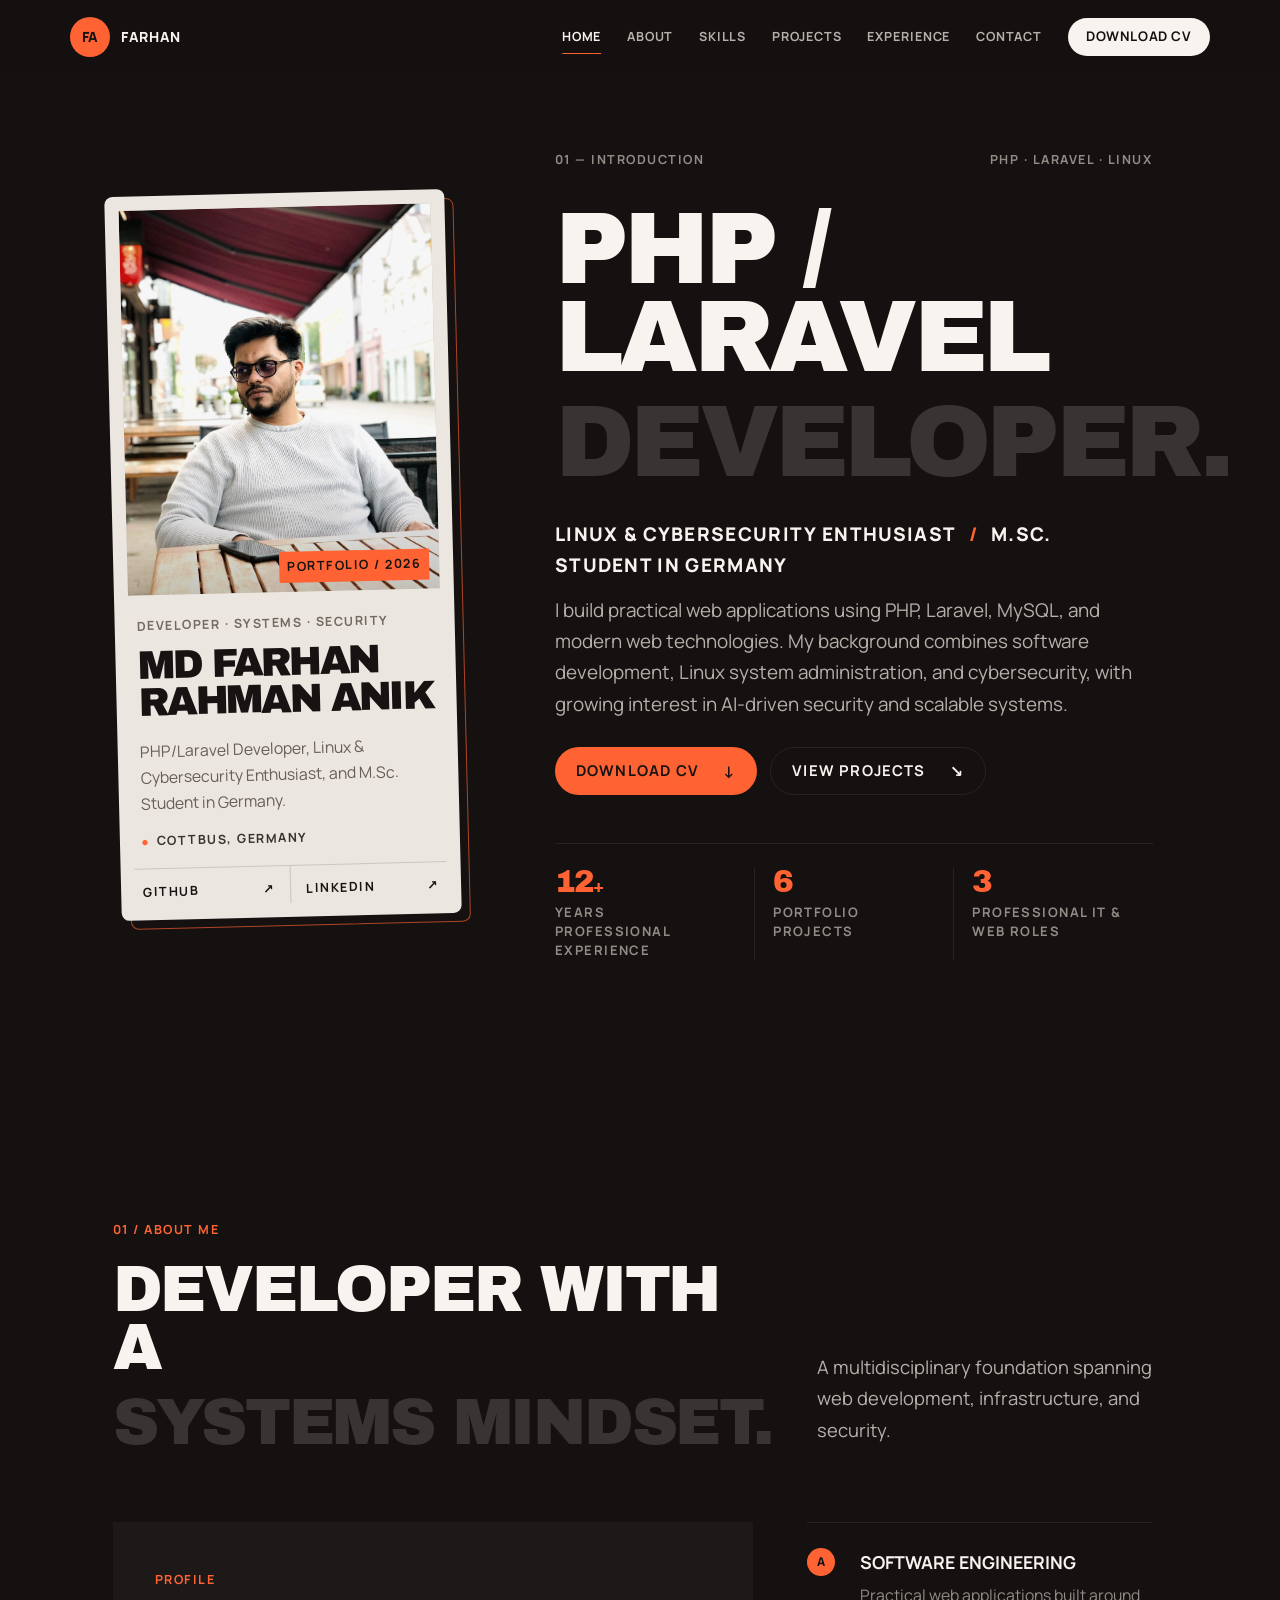
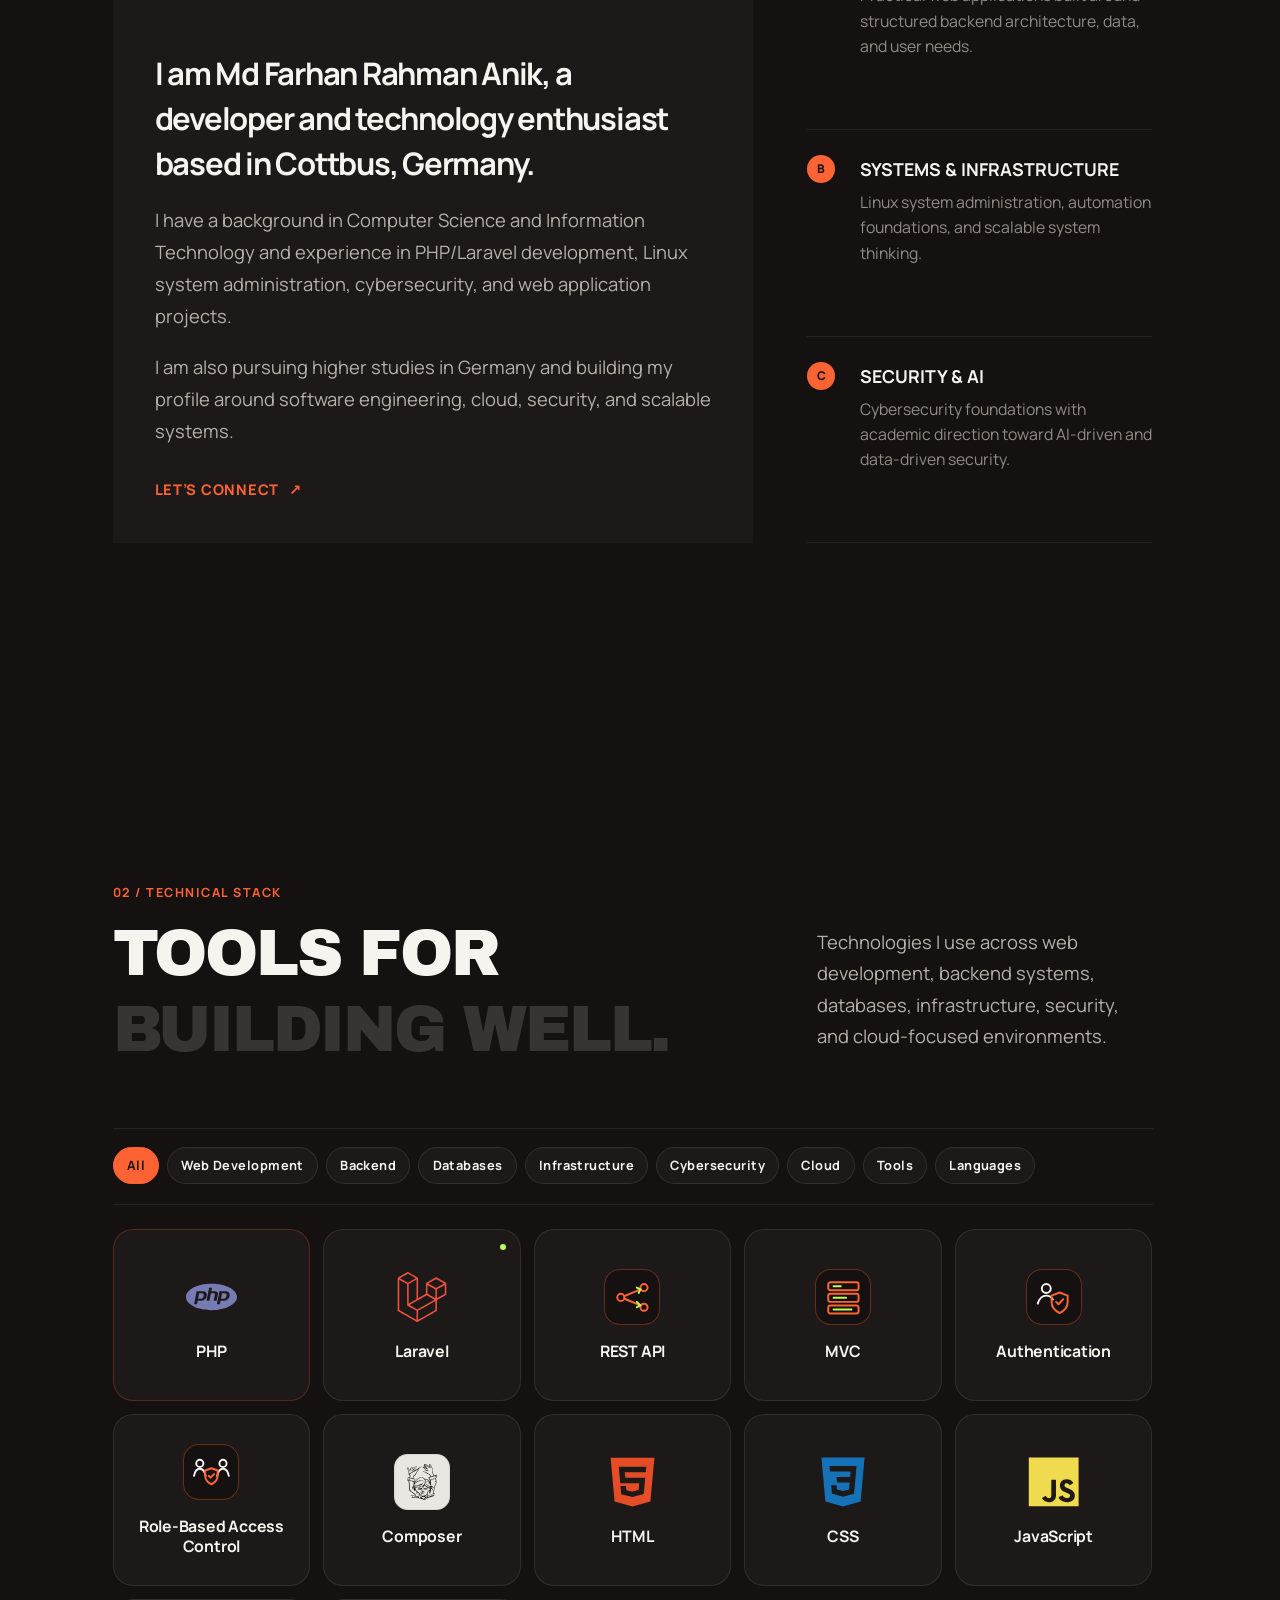
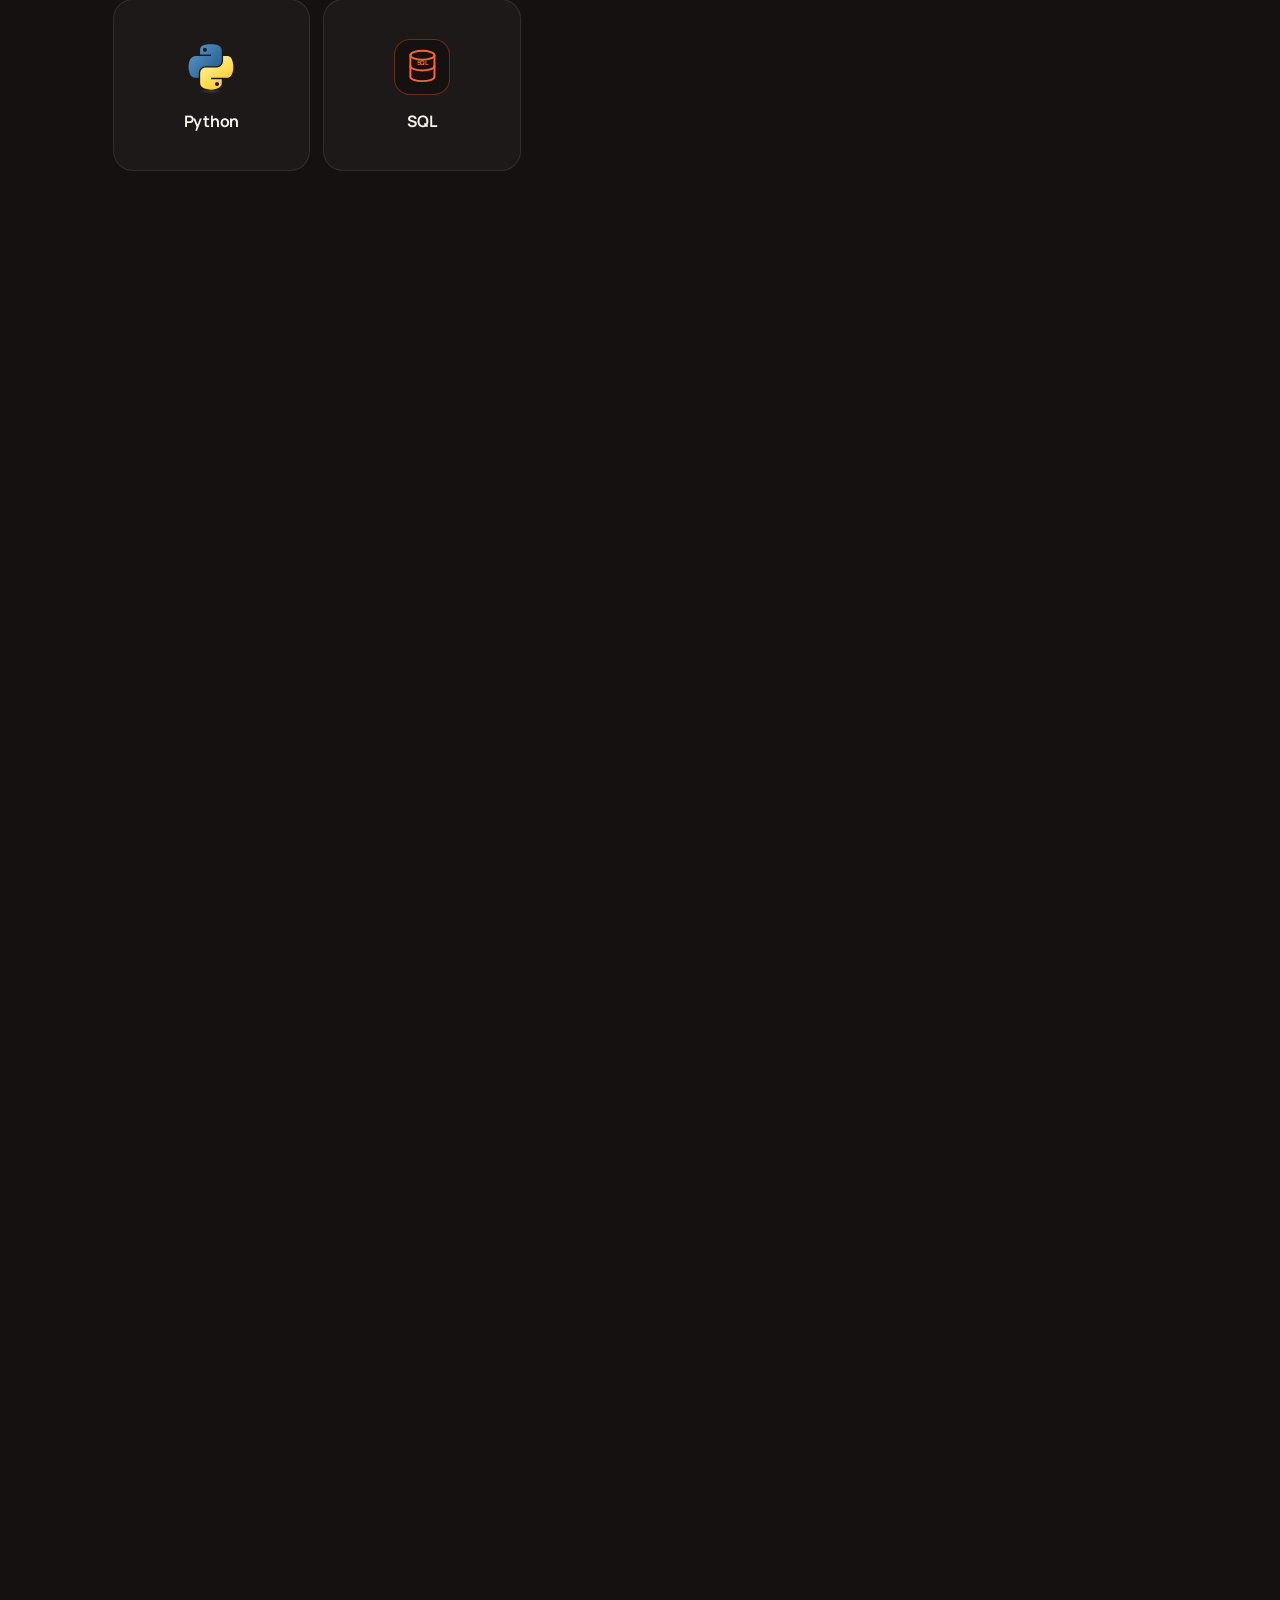
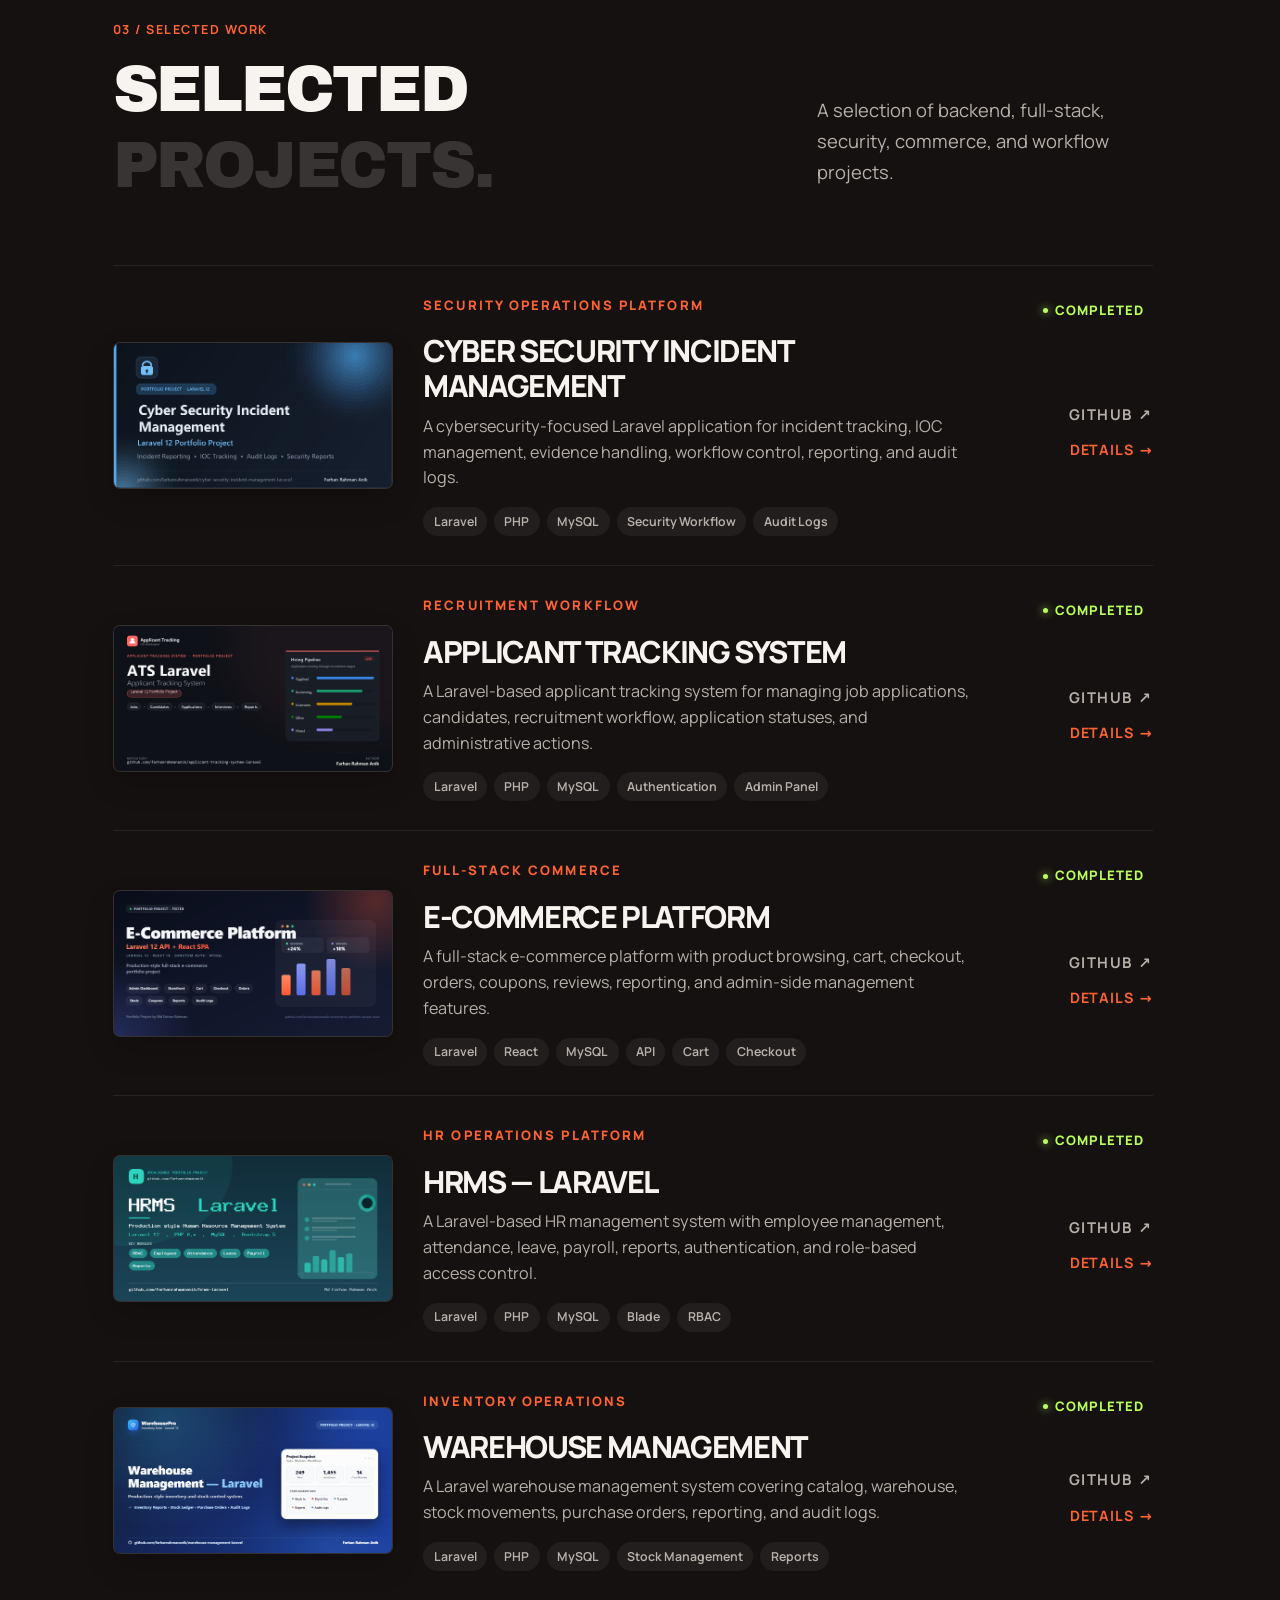
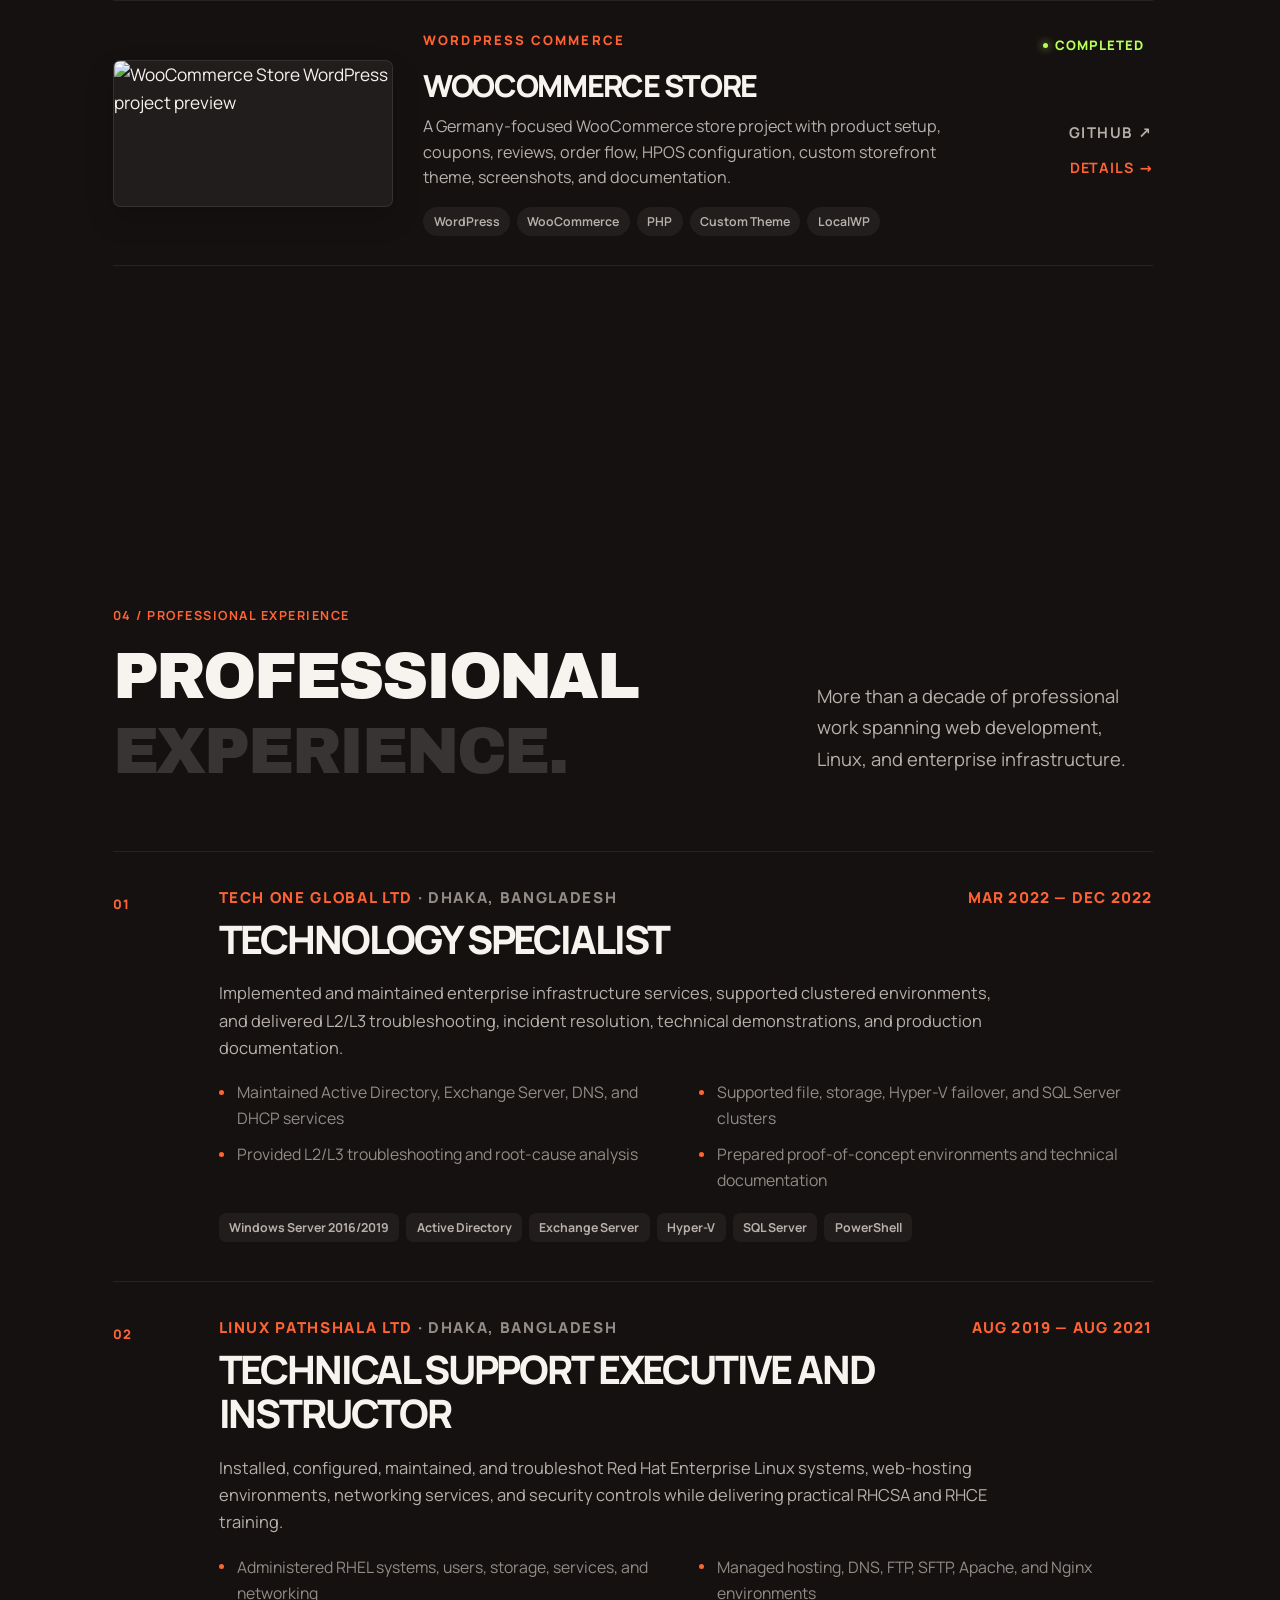
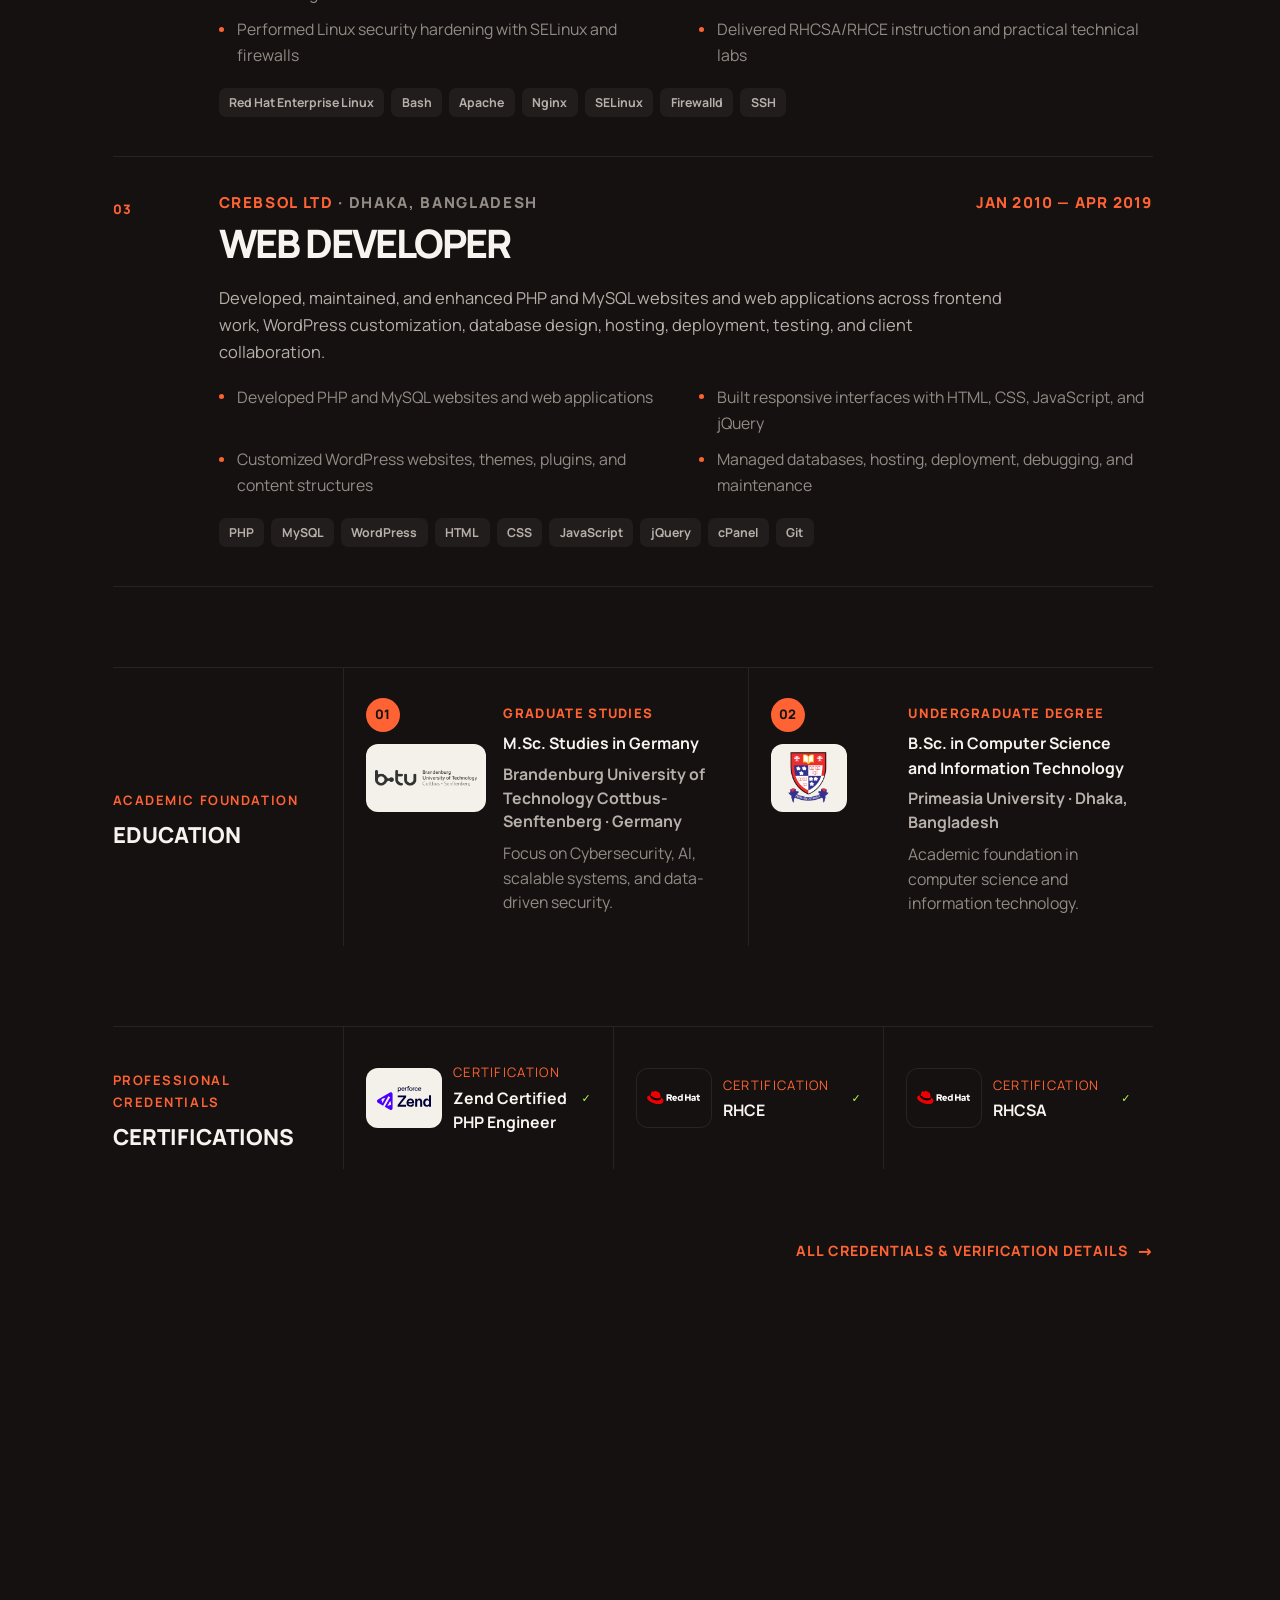
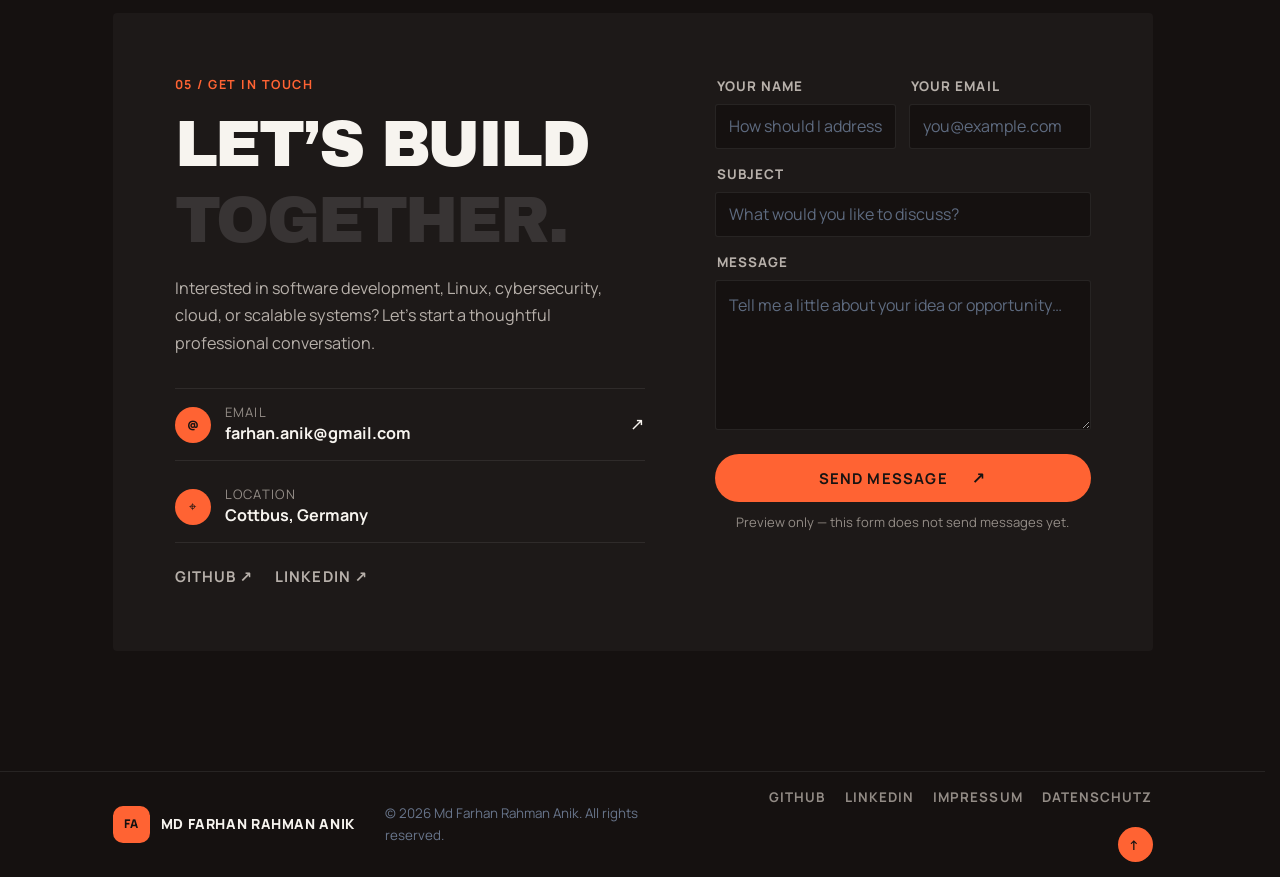
==== commit e91aa5b2: "Add credentials verification page" ====
--- a/index.html
+++ b/index.html
@@ -818,6 +818,10 @@
               <span class="cert-check" aria-hidden="true">✓</span>
             </article>
           </div>
+          <a class="cert-records-link" href="verify/">
+            <span>All credentials &amp; verification details</span>
+            <span aria-hidden="true">→</span>
+          </a>
         </div>
       </div>
     </section>
--- a/styles.css
+++ b/styles.css
@@ -5541,3 +5541,384 @@
     transform: none;
   }
 }
+
+/* =========================================================
+   Credential records
+   ========================================================= */
+
+.cert-records-link {
+  grid-column: 2;
+  justify-self: end;
+  width: fit-content;
+  min-height: 44px;
+  margin: clamp(1.35rem, 3vw, 2rem) 0 0 auto;
+  padding: 0.65rem 0;
+  display: flex;
+  align-items: center;
+  justify-content: flex-end;
+  gap: 0.65rem;
+  color: var(--orange);
+  font-family: var(--font-body);
+  font-size: clamp(0.8rem, 0.76rem + 0.16vw, 0.92rem);
+  font-weight: 750;
+  letter-spacing: 0.065em;
+  line-height: 1.35;
+  text-align: right;
+  text-transform: uppercase;
+  transition: color 0.2s ease, transform 0.2s ease;
+}
+
+.cert-records-link span:last-child {
+  font-size: 1.15em;
+  transition: transform 0.2s ease;
+}
+
+.cert-records-link:hover {
+  color: var(--text);
+  transform: translateY(-1px);
+}
+
+.cert-records-link:hover span:last-child {
+  transform: translateX(4px);
+}
+
+.cert-records-link:focus-visible {
+  border-radius: 4px;
+  outline-color: var(--orange);
+}
+
+.credentials-body {
+  min-height: 100svh;
+  display: flex;
+  flex-direction: column;
+}
+
+.credentials-header {
+  border-bottom-color: var(--line);
+}
+
+.credentials-main {
+  flex: 1 0 auto;
+  padding: calc(var(--header-height) + clamp(3.5rem, 8vw, 6.5rem)) 0 clamp(5rem, 10vw, 8rem);
+}
+
+.credentials-page {
+  width: min(940px, calc(100% - 56px));
+  margin-inline: auto;
+}
+
+.credentials-hero {
+  padding-bottom: clamp(2.5rem, 6vw, 4.25rem);
+  border-bottom: 1px solid var(--line);
+}
+
+.credentials-hero .eyebrow {
+  margin-bottom: clamp(1rem, 2vw, 1.4rem);
+  color: var(--orange);
+}
+
+.credentials-title {
+  margin: 0;
+  color: var(--text);
+  font-family: var(--font-display);
+  font-size: clamp(2.7rem, 9vw, 6.7rem);
+  font-weight: 400;
+  letter-spacing: -0.05em;
+  line-height: 0.86;
+  text-transform: uppercase;
+}
+
+.credentials-title > span {
+  display: block;
+  overflow-wrap: anywhere;
+}
+
+.credentials-title-muted {
+  color: var(--muted-heading);
+}
+
+.credentials-deck {
+  max-width: 44rem;
+  margin: clamp(1.5rem, 3vw, 2.1rem) 0 0;
+  color: var(--muted-light);
+  font-size: clamp(1rem, 0.96rem + 0.15vw, 1.1rem);
+  line-height: 1.75;
+}
+
+.credentials-toc {
+  margin: clamp(2.25rem, 5vw, 3.5rem) 0 clamp(2.75rem, 6vw, 4.5rem);
+  padding: 1rem 0;
+  display: flex;
+  flex-wrap: wrap;
+  gap: 0.7rem 1.5rem;
+  border-top: 1px solid var(--line);
+  border-bottom: 1px solid var(--line);
+}
+
+.credentials-toc a {
+  color: var(--muted-light);
+  font-size: clamp(0.75rem, 0.72rem + 0.1vw, 0.85rem);
+  font-weight: 700;
+  letter-spacing: 0.065em;
+  line-height: 1.4;
+  text-transform: uppercase;
+  transition: color 0.2s ease;
+}
+
+.credentials-toc a span {
+  margin-right: 0.25rem;
+  color: var(--orange);
+}
+
+.credentials-toc a:hover,
+.credentials-toc a:focus-visible {
+  color: var(--orange);
+}
+
+.credential-record {
+  padding: clamp(2.75rem, 7vw, 5rem) 0;
+  display: grid;
+  grid-template-columns: minmax(13rem, 0.78fr) minmax(0, 1.35fr);
+  gap: clamp(2rem, 6vw, 5rem);
+  border-top: 1px solid var(--line);
+  scroll-margin-top: calc(var(--header-height) + 1.5rem);
+}
+
+.credential-record:first-child {
+  padding-top: 0;
+  border-top: 0;
+}
+
+.credential-record-heading,
+.credential-record-details {
+  min-width: 0;
+}
+
+.credential-index,
+.credential-issuer,
+.credential-short-name,
+.credential-verification-label {
+  font-size: clamp(0.75rem, 0.72rem + 0.08vw, 0.8rem);
+  font-weight: 700;
+  letter-spacing: 0.12em;
+  line-height: 1.4;
+  text-transform: uppercase;
+}
+
+.credential-index {
+  margin: 0 0 1.1rem;
+  color: var(--orange);
+}
+
+.credential-issuer {
+  margin: 0 0 0.7rem;
+  color: var(--muted-light);
+}
+
+.credential-record-heading h2 {
+  margin: 0;
+  color: var(--text);
+  font-family: var(--font-display);
+  font-size: clamp(1.55rem, 3.6vw, 2.55rem);
+  font-weight: 400;
+  letter-spacing: -0.035em;
+  line-height: 1.04;
+  text-transform: uppercase;
+  overflow-wrap: anywhere;
+}
+
+.credential-short-name {
+  margin: 1rem 0 0;
+  color: var(--lime);
+}
+
+.credential-meta {
+  margin: 0;
+}
+
+.credential-meta > div {
+  padding: 0.9rem 0;
+  display: grid;
+  grid-template-columns: minmax(8.5rem, 0.48fr) minmax(0, 1fr);
+  gap: 1rem;
+  border-top: 1px solid var(--line);
+}
+
+.credential-meta > div:last-child {
+  border-bottom: 1px solid var(--line);
+}
+
+.credential-meta dt {
+  color: var(--muted-light);
+  font-size: clamp(0.75rem, 0.72rem + 0.1vw, 0.85rem);
+  font-weight: 700;
+  letter-spacing: 0.075em;
+  line-height: 1.5;
+  text-transform: uppercase;
+}
+
+.credential-meta dd {
+  min-width: 0;
+  margin: 0;
+  color: var(--text);
+  font-size: clamp(0.95rem, 0.91rem + 0.16vw, 1.05rem);
+  font-weight: 650;
+  line-height: 1.55;
+  overflow-wrap: anywhere;
+}
+
+.credential-meta code,
+.credential-verification code {
+  color: var(--text);
+  font-family: ui-monospace, "Cascadia Code", "SFMono-Regular", Consolas, monospace;
+  font-size: 0.92em;
+  font-weight: 700;
+}
+
+.credential-actions {
+  margin-top: 1.4rem;
+  display: flex;
+  flex-wrap: wrap;
+  gap: 0.65rem;
+}
+
+.credential-action {
+  min-height: 44px;
+  padding: 0.72rem 1rem;
+  display: inline-flex;
+  align-items: center;
+  justify-content: center;
+  gap: 0.55rem;
+  border: 1px solid var(--line);
+  border-radius: 999px;
+  color: var(--text);
+  font-size: clamp(0.78rem, 0.74rem + 0.12vw, 0.88rem);
+  font-weight: 750;
+  letter-spacing: 0.055em;
+  line-height: 1.25;
+  text-transform: uppercase;
+  transition: border-color 0.2s ease, color 0.2s ease, background 0.2s ease, transform 0.2s ease;
+}
+
+.credential-action-primary {
+  border-color: var(--orange);
+  background: var(--orange);
+  color: #171312;
+}
+
+.credential-action:hover {
+  border-color: var(--orange);
+  color: var(--orange);
+  transform: translateY(-2px);
+}
+
+.credential-action-primary:hover {
+  background: var(--text);
+  color: #171312;
+}
+
+.credential-action:focus-visible {
+  outline-color: var(--orange);
+}
+
+.credential-verification {
+  margin: 1.4rem 0 0;
+  padding: clamp(1.15rem, 3vw, 1.55rem);
+  border-left: 3px solid var(--orange);
+  background: var(--surface);
+}
+
+.credential-verification-neutral {
+  border-left-color: var(--muted);
+}
+
+.credential-verification-label {
+  margin: 0 0 0.6rem;
+  color: var(--orange);
+}
+
+.credential-verification-neutral .credential-verification-label {
+  color: var(--muted-light);
+}
+
+.credential-verification p:last-child {
+  margin: 0;
+  color: var(--muted-light);
+  font-size: clamp(0.92rem, 0.88rem + 0.16vw, 1.02rem);
+  line-height: 1.7;
+}
+
+.credentials-updated {
+  margin: clamp(2rem, 5vw, 3.5rem) 0 0;
+  color: var(--muted-light);
+  font-size: clamp(0.78rem, 0.74rem + 0.12vw, 0.88rem);
+  font-weight: 700;
+  letter-spacing: 0.08em;
+  line-height: 1.5;
+  text-transform: uppercase;
+}
+
+@media (max-width: 800px) {
+  .cert-records-link {
+    grid-column: 1;
+  }
+}
+
+@media (max-width: 760px) {
+  .credentials-page {
+    width: min(100% - 32px, 940px);
+  }
+
+  .credential-record {
+    grid-template-columns: minmax(0, 1fr);
+    gap: 1.75rem;
+  }
+}
+
+@media (max-width: 520px) {
+  .cert-records-link {
+    width: 100%;
+    margin-left: 0;
+    justify-content: space-between;
+    text-align: left;
+  }
+
+  .credential-meta > div {
+    grid-template-columns: minmax(0, 1fr);
+    gap: 0.2rem;
+  }
+
+  .credential-actions {
+    align-items: stretch;
+    flex-direction: column;
+  }
+
+  .credential-action {
+    width: 100%;
+  }
+}
+
+@media (max-width: 360px) {
+  .credentials-title {
+    font-size: 2.35rem;
+  }
+
+  .credentials-header .brand-copy {
+    display: none;
+  }
+}
+
+@media (prefers-reduced-motion: reduce) {
+  .cert-records-link,
+  .cert-records-link span:last-child,
+  .credentials-toc a,
+  .credential-action {
+    transition: none;
+  }
+
+  .cert-records-link:hover,
+  .cert-records-link:hover span:last-child,
+  .credential-action:hover {
+    transform: none;
+  }
+}
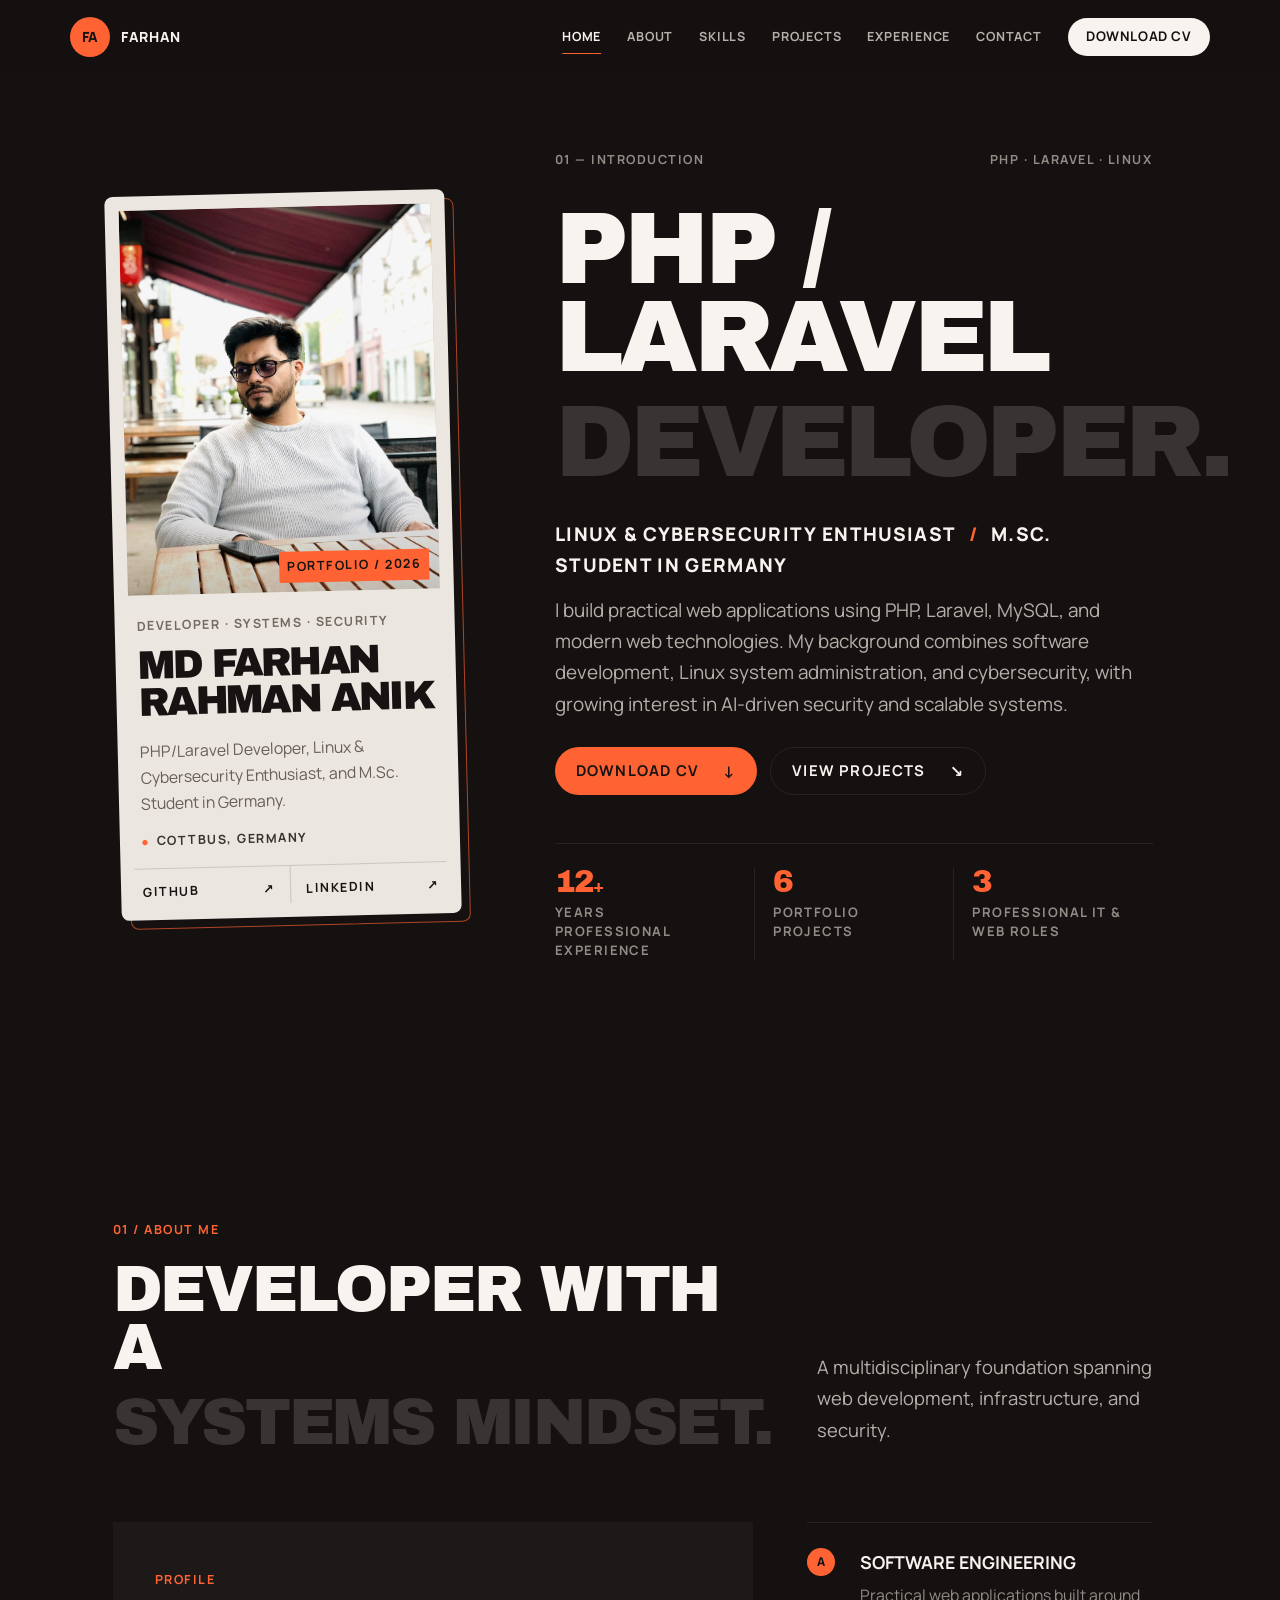
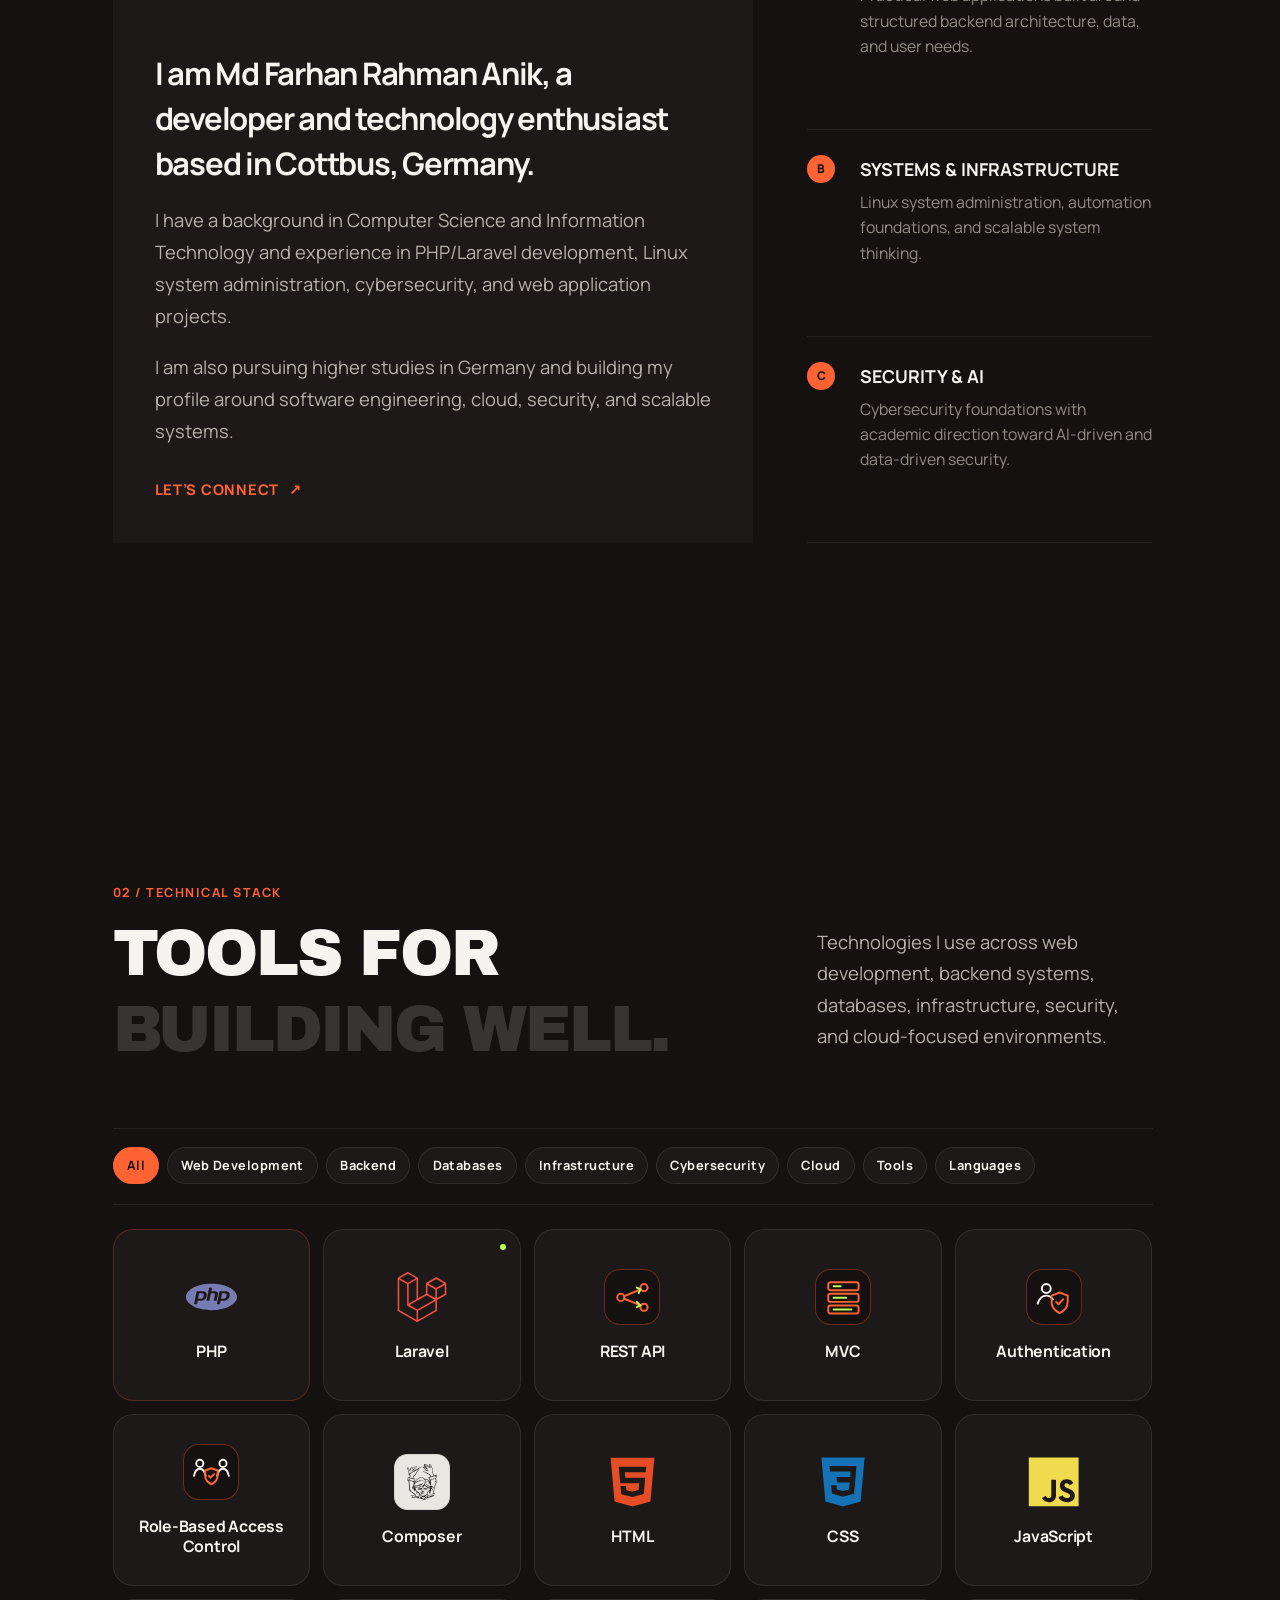
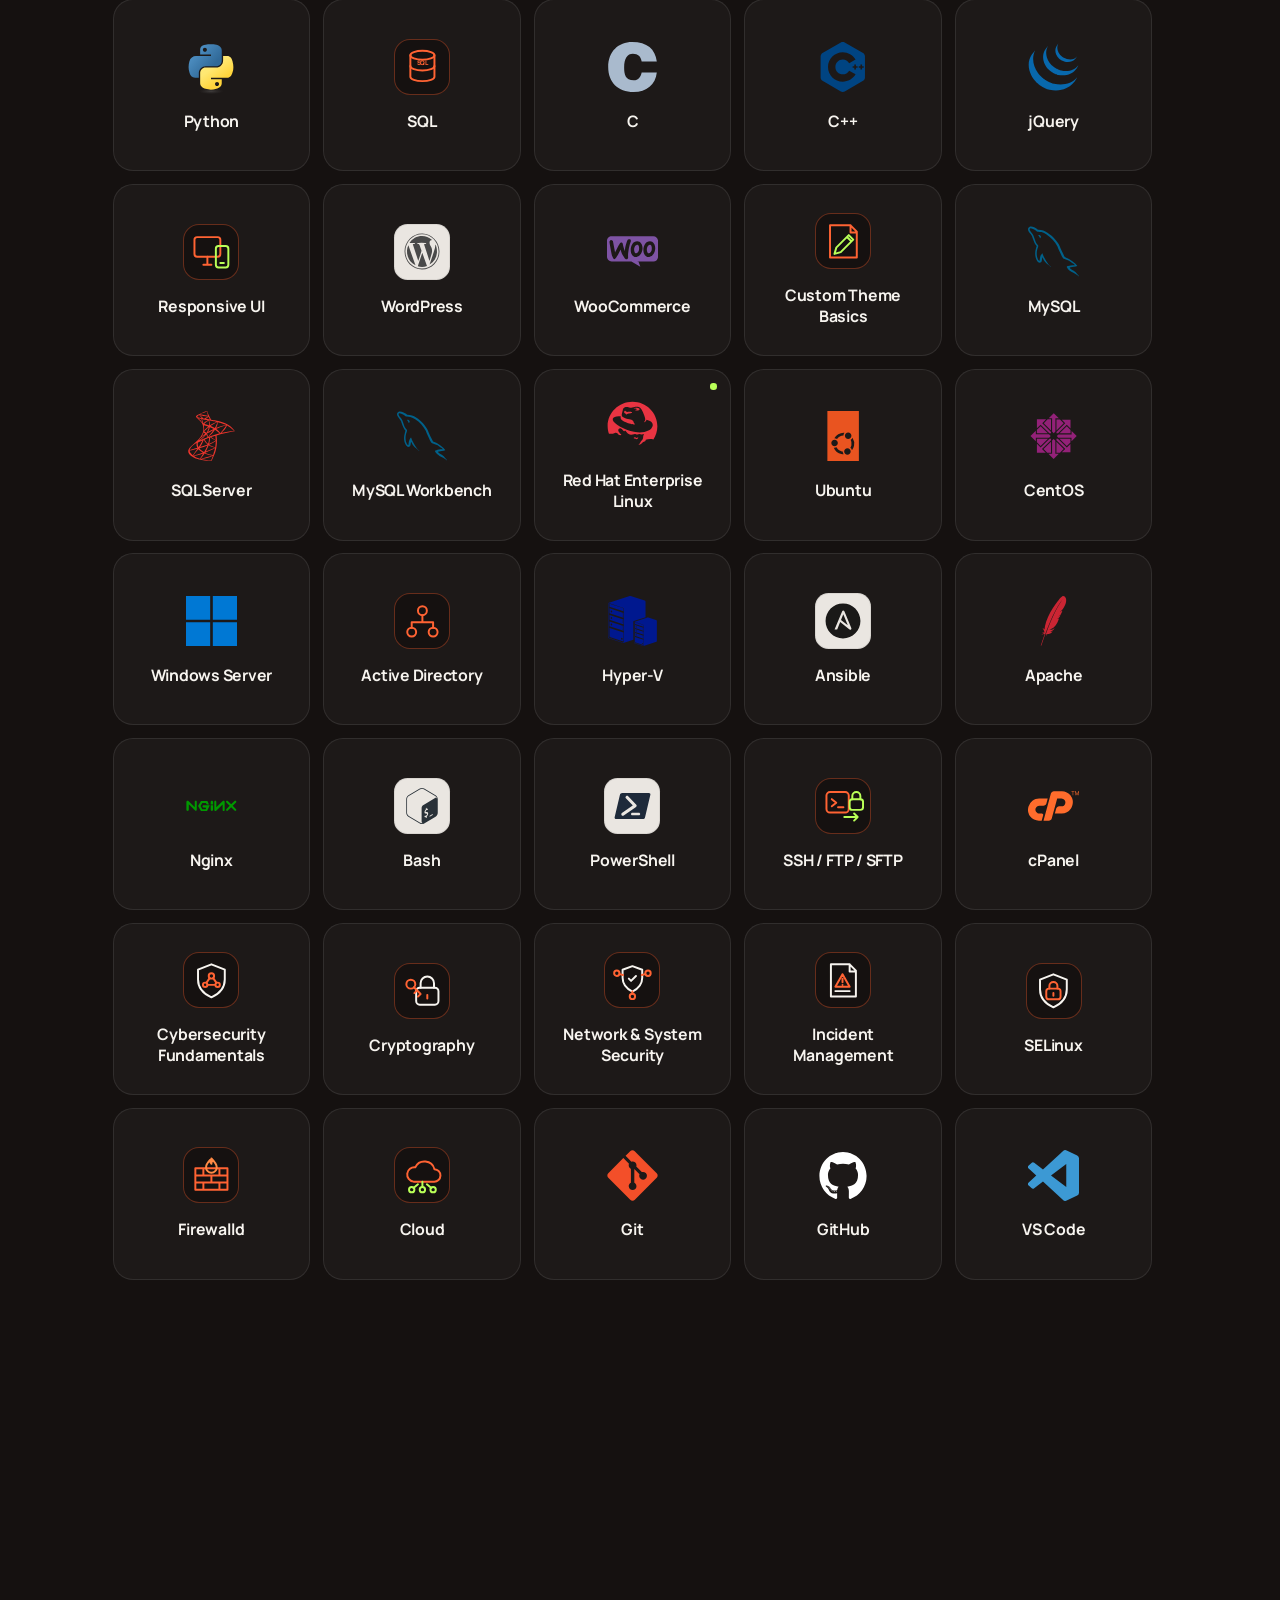
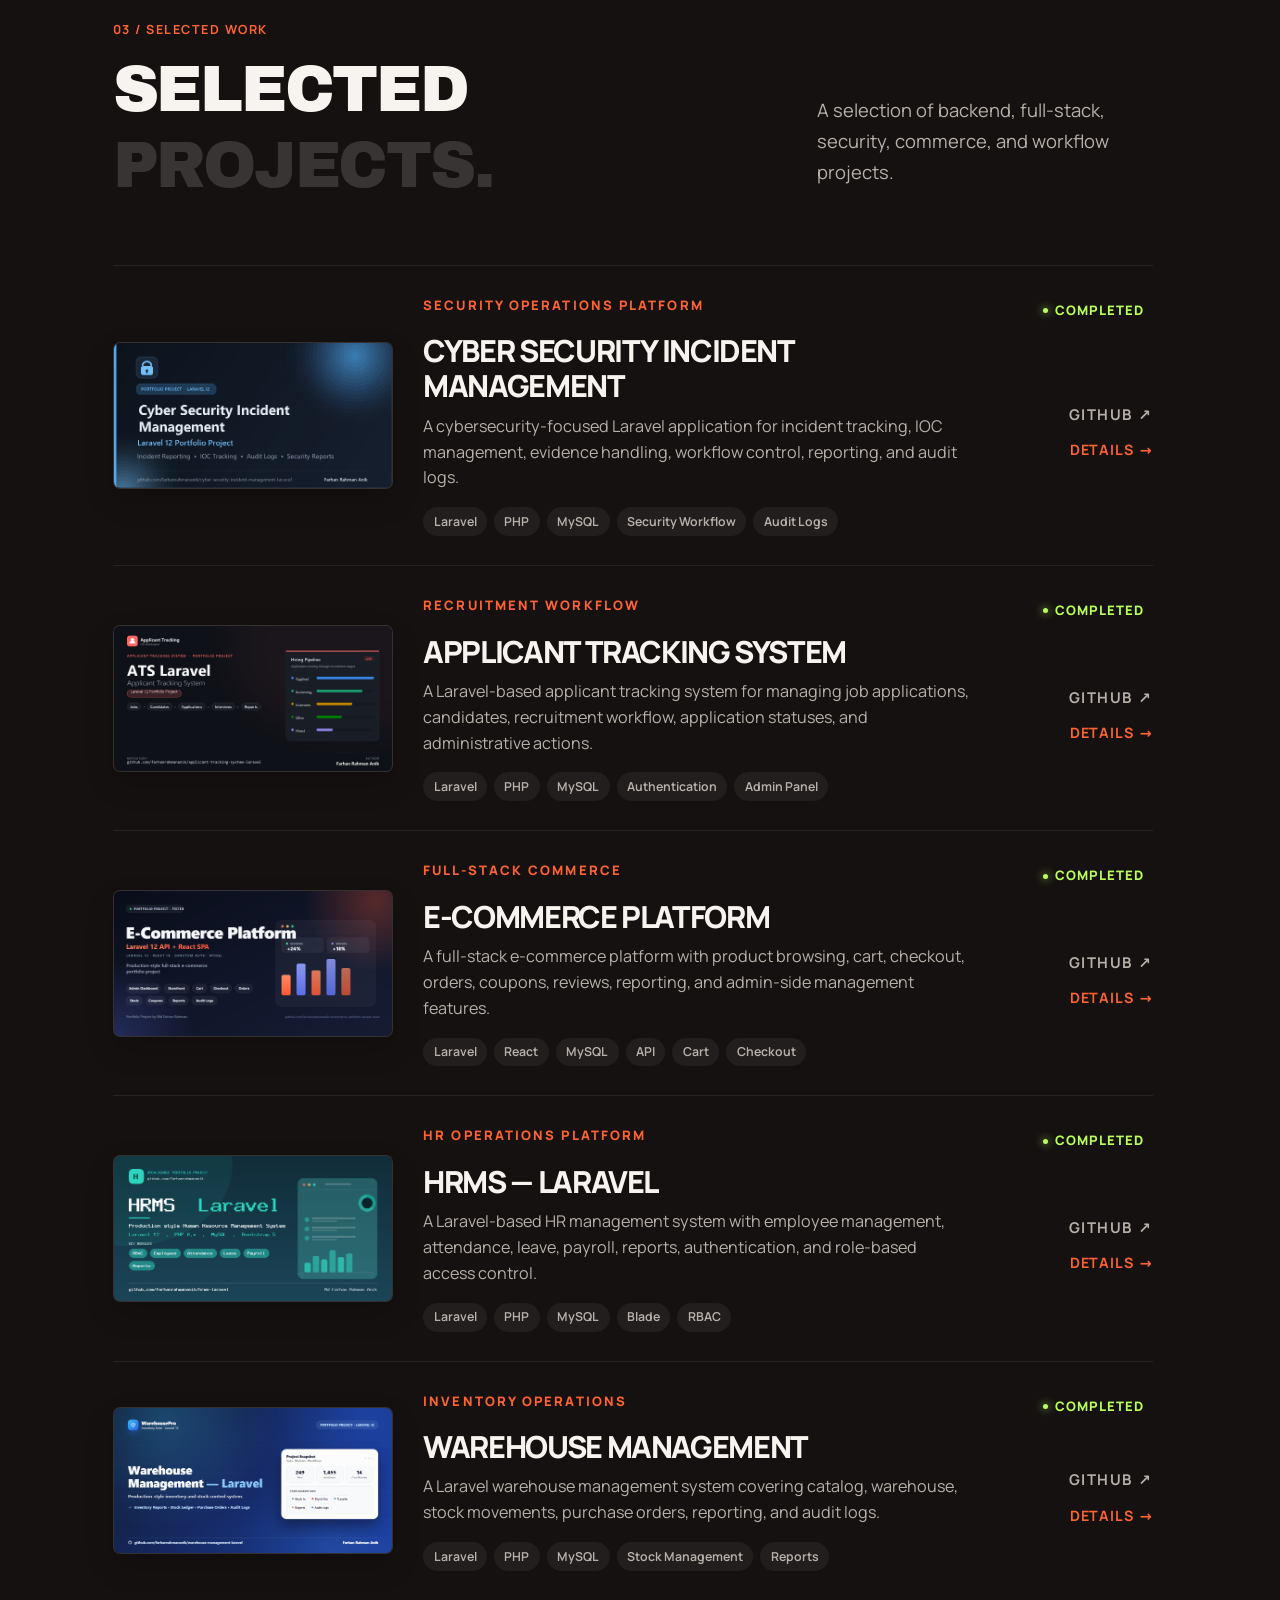
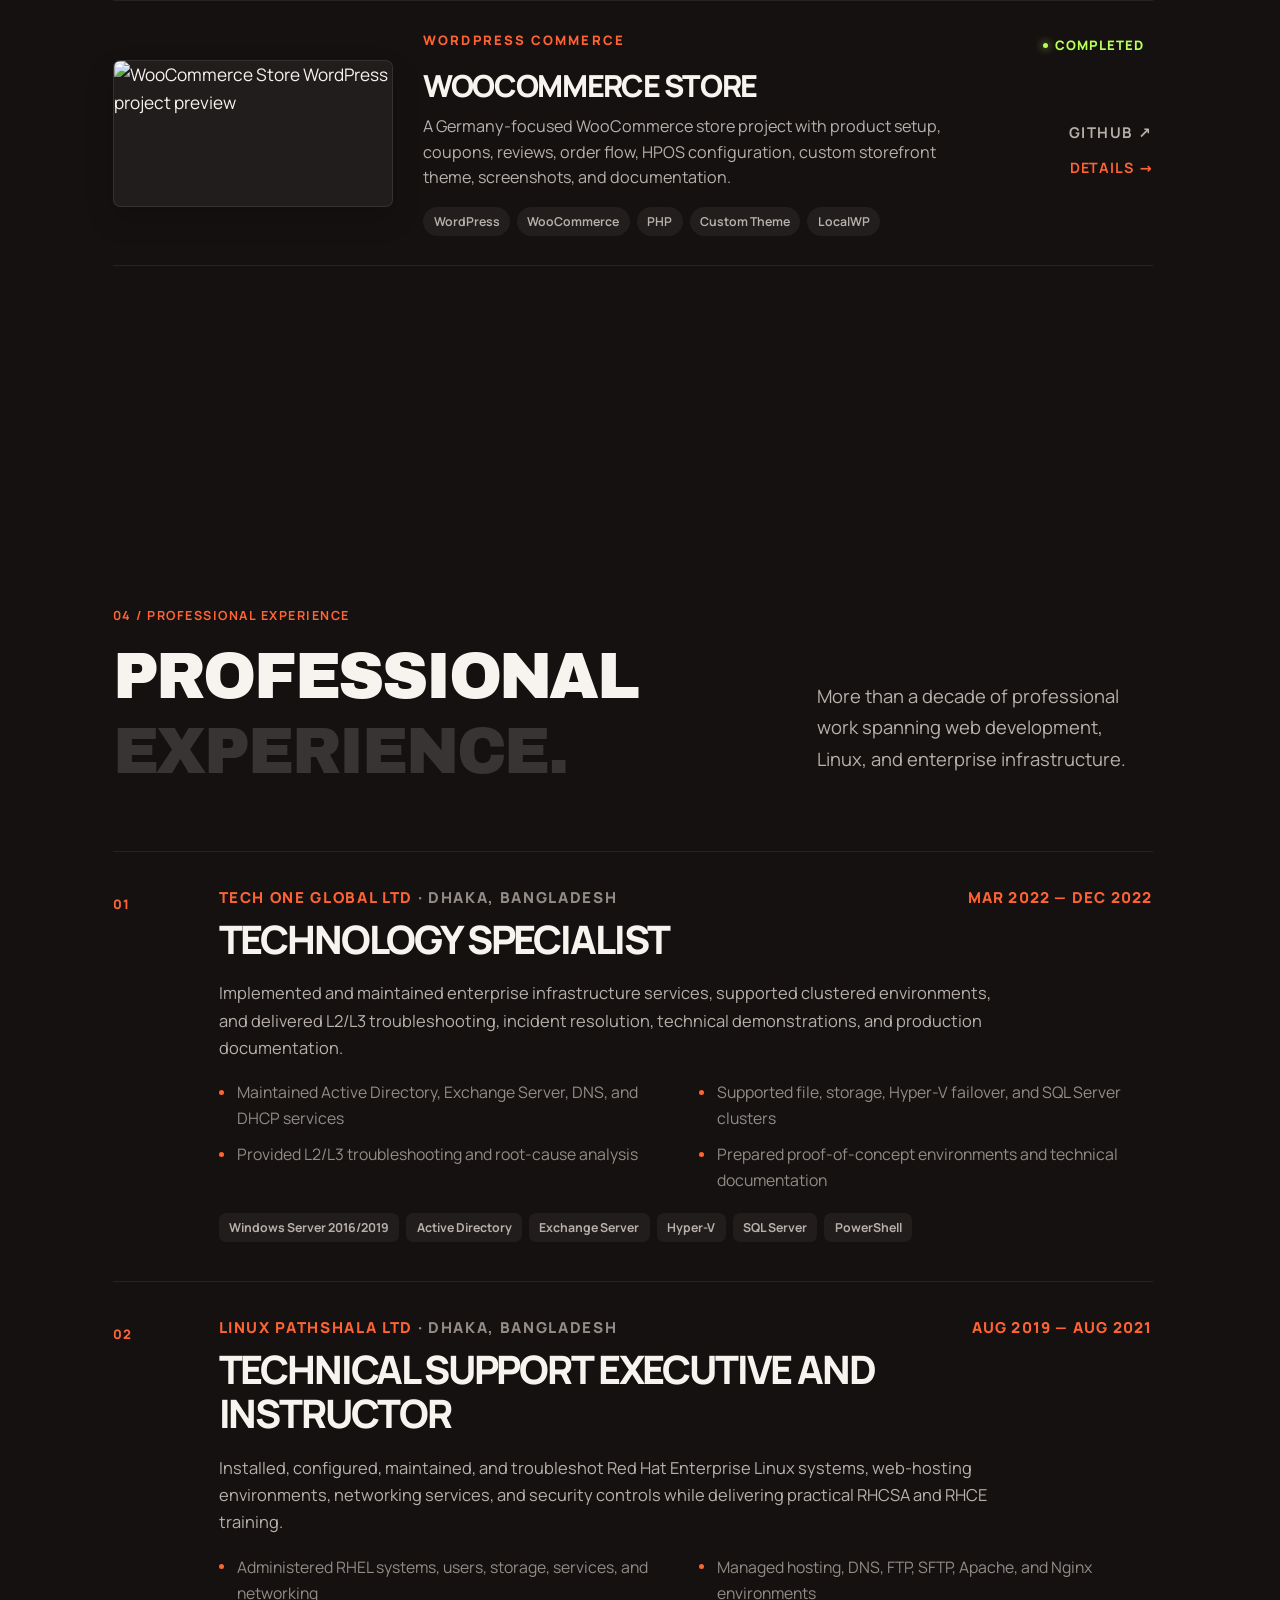
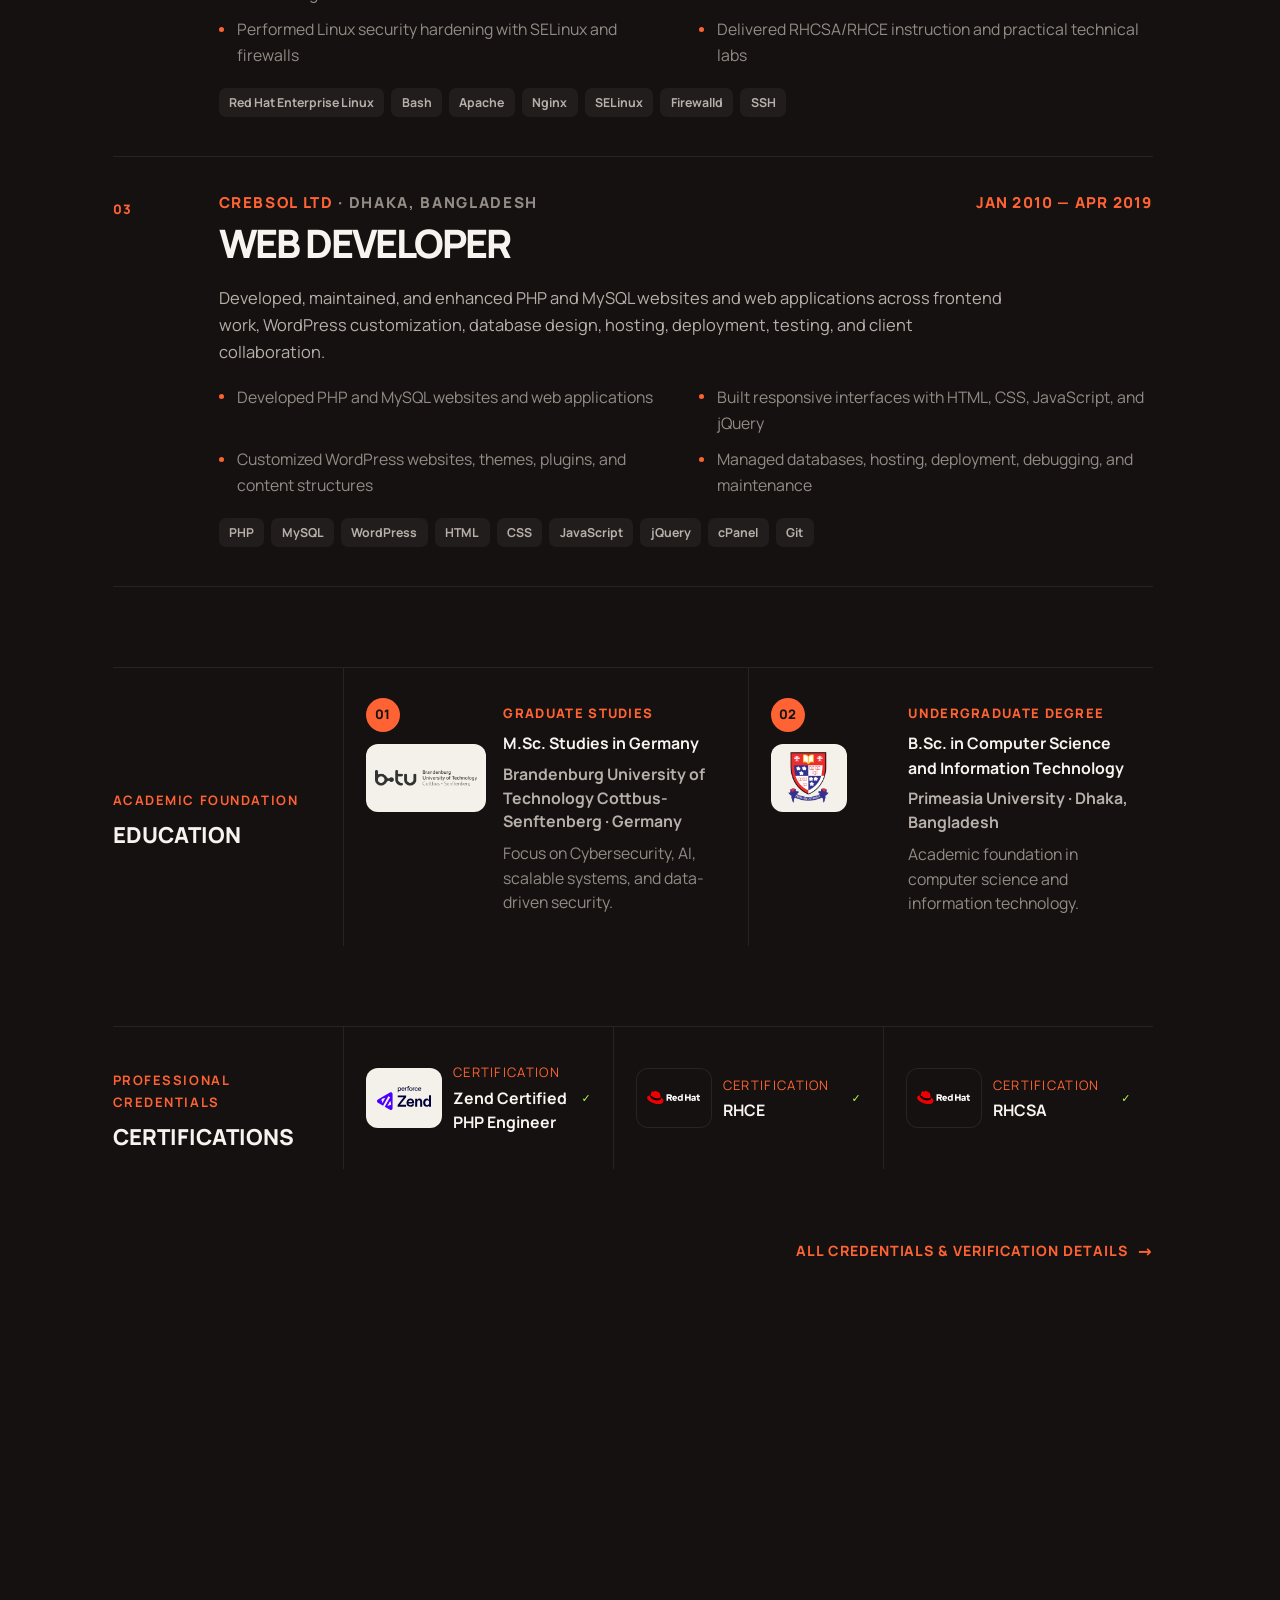
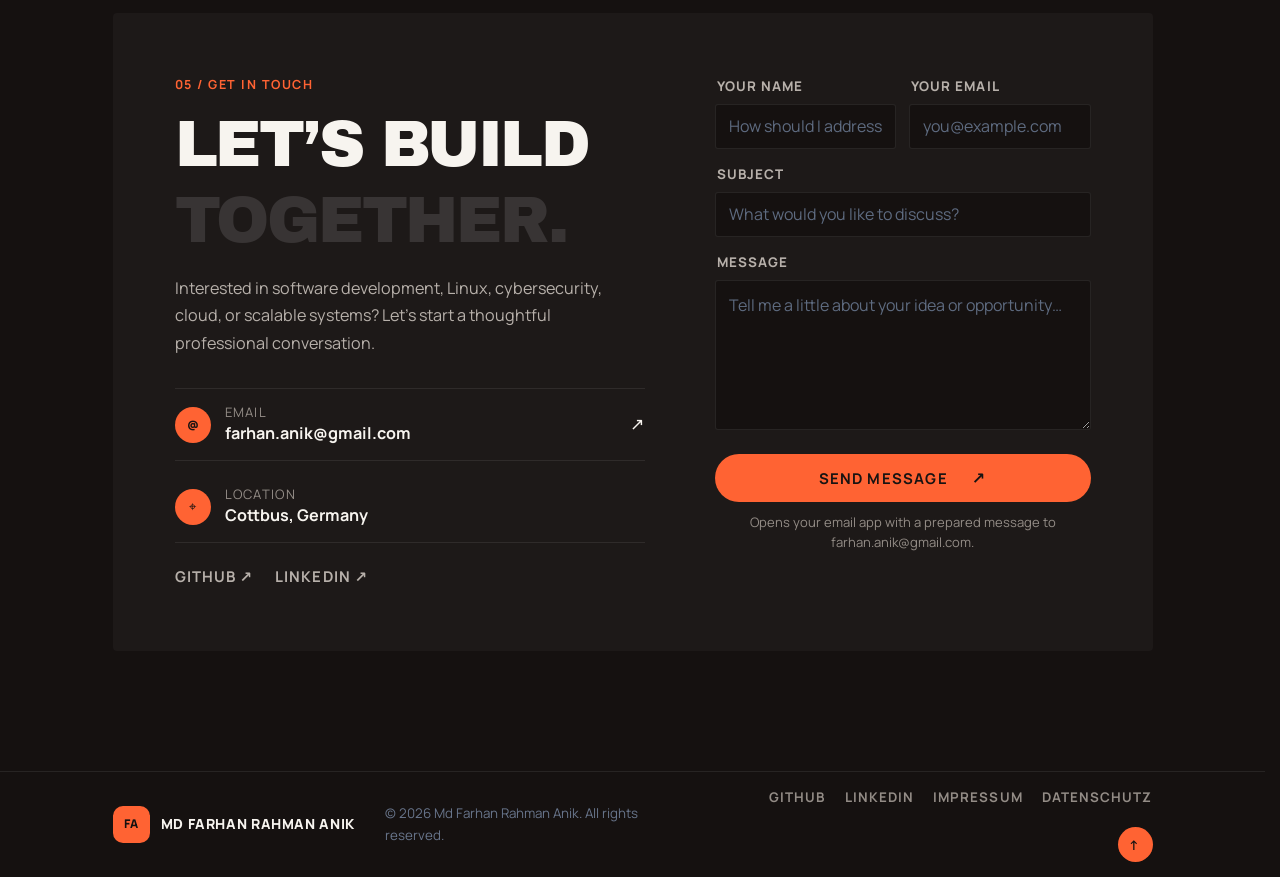
==== commit d998dab2: "Enable mailto contact form" ====
--- a/index.html
+++ b/index.html
@@ -852,8 +852,8 @@
             </div>
           </div>
 
-          <!-- This form is static. Connect it to a form service or backend endpoint when ready. -->
-          <form class="contact-form" id="contact-form">
+          <!-- Static-site friendly contact form: JavaScript opens a prefilled email draft. -->
+          <form class="contact-form" id="contact-form" action="mailto:farhan.anik@gmail.com" method="post" enctype="text/plain">
             <div class="form-row">
               <label>
                 <span>Your name</span>
@@ -876,7 +876,7 @@
               <span>Send Message</span>
               <span class="button-arrow" aria-hidden="true">↗</span>
             </button>
-            <p class="form-note">Preview only — this form does not send messages yet.</p>
+            <p class="form-note">Opens your email app with a prepared message to farhan.anik@gmail.com.</p>
             <p class="form-status" id="form-status" role="status" aria-live="polite"></p>
           </form>
         </div>
--- a/styles.css
+++ b/styles.css
@@ -1864,7 +1864,8 @@
   gap: 19px;
 }
 
-.footer-links a {
+.footer-links a,
+.footer-links button {
   color: var(--muted);
   font-size: 9px;
   font-weight: 700;
@@ -1873,7 +1874,8 @@
   transition: color 0.2s ease;
 }
 
-.footer-links a:hover {
+.footer-links a:hover,
+.footer-links button:hover {
   color: var(--cyan);
 }
 
@@ -1882,9 +1884,12 @@
   height: 35px;
   display: grid;
   place-items: center;
+  padding: 0;
   border: 1px solid var(--line);
   border-radius: 10px;
   background: rgba(255, 255, 255, 0.025);
+  cursor: pointer;
+  font: inherit;
 }
 
 .reveal {
@@ -3450,7 +3455,8 @@
   background: var(--bg);
 }
 
-.footer-links a:hover {
+.footer-links a:hover,
+.footer-links button:hover {
   color: var(--orange);
 }
 
@@ -4038,7 +4044,8 @@
 }
 
 .footer-content > p,
-.footer-links a {
+.footer-links a,
+.footer-links button {
   font-size: var(--type-footer);
 }
 
@@ -5775,6 +5782,14 @@
   font-weight: 700;
 }
 
+.academic-note {
+  max-width: 42rem;
+  margin: 0 0 1.35rem;
+  color: var(--muted-light);
+  font-size: clamp(0.95rem, 0.91rem + 0.16vw, 1.05rem);
+  line-height: 1.7;
+}
+
 .credential-actions {
   margin-top: 1.4rem;
   display: flex;
@@ -5841,11 +5856,15 @@
   color: var(--muted-light);
 }
 
-.credential-verification p:last-child {
-  margin: 0;
+.credential-verification p:not(.credential-verification-label) {
+  margin: 0 0 0.85rem;
   color: var(--muted-light);
   font-size: clamp(0.92rem, 0.88rem + 0.16vw, 1.02rem);
   line-height: 1.7;
+}
+
+.credential-verification p:last-child {
+  margin: 0;
 }
 
 .credentials-updated {
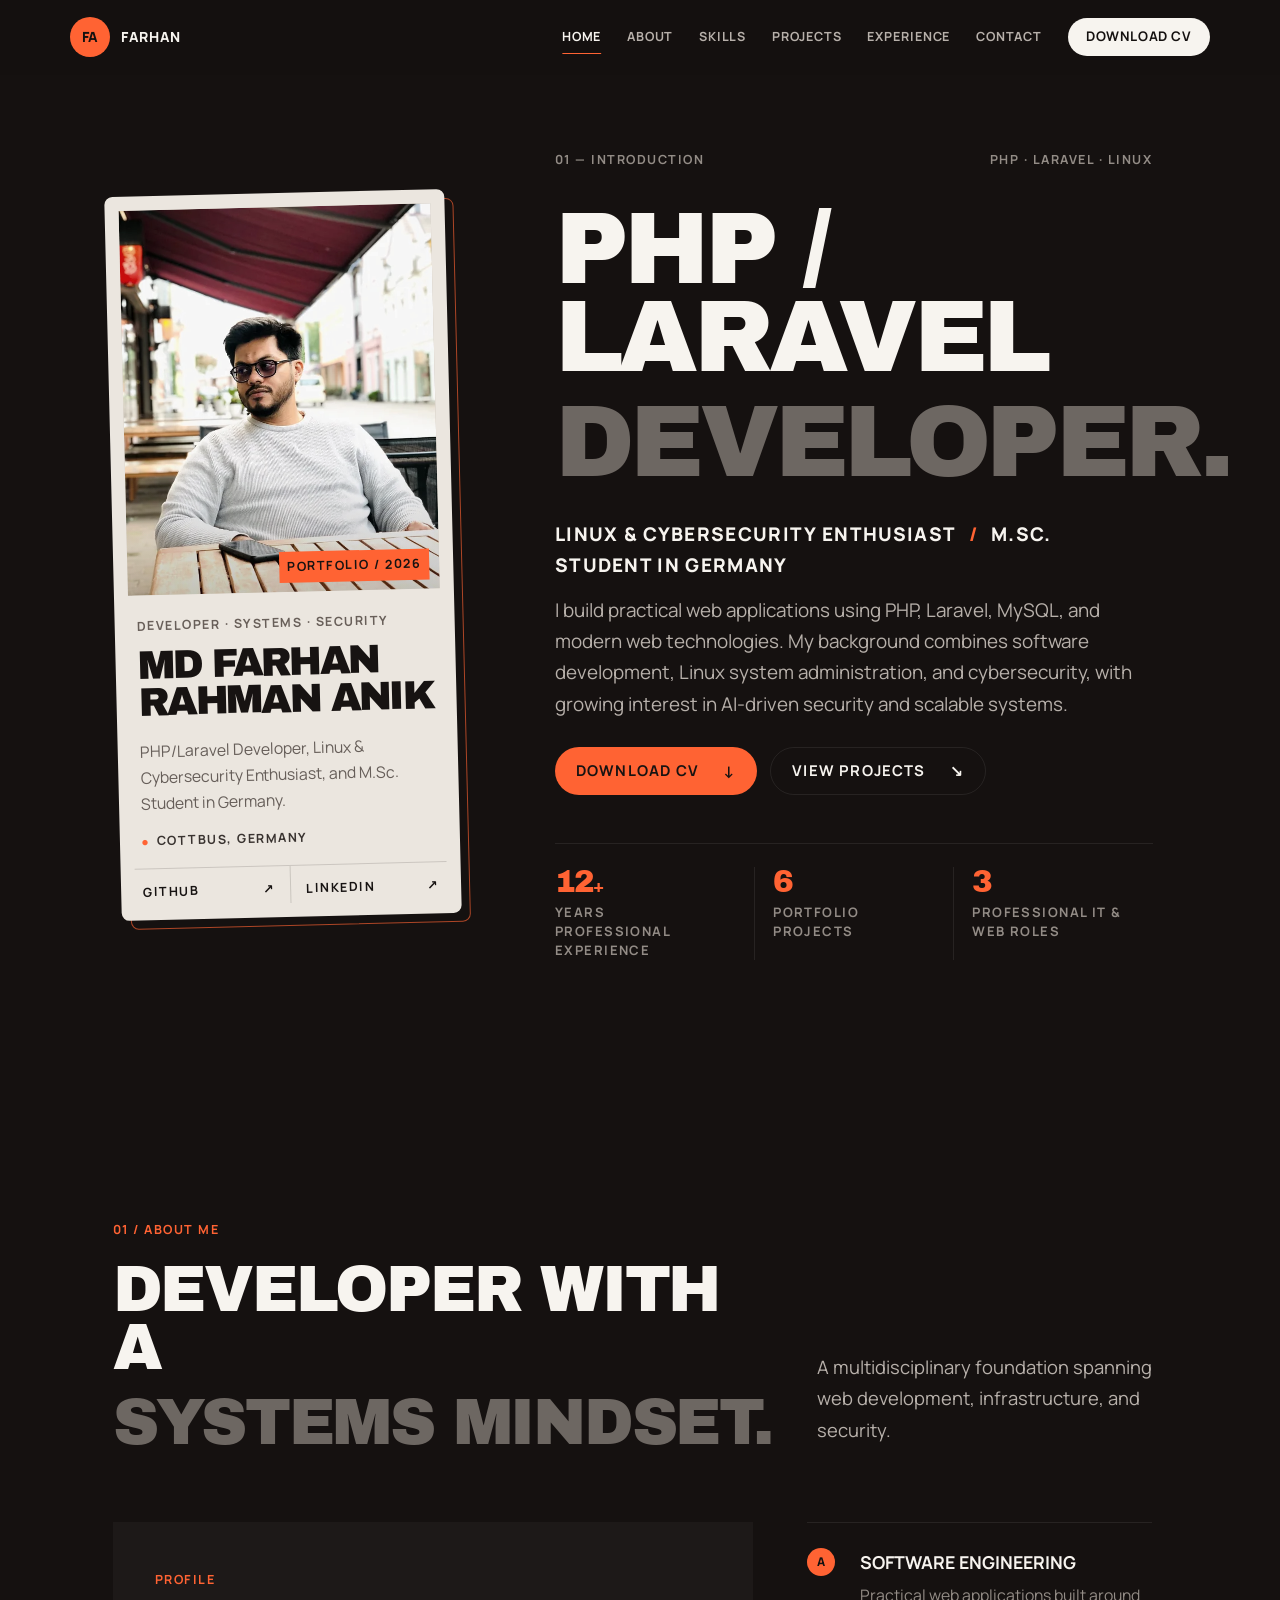
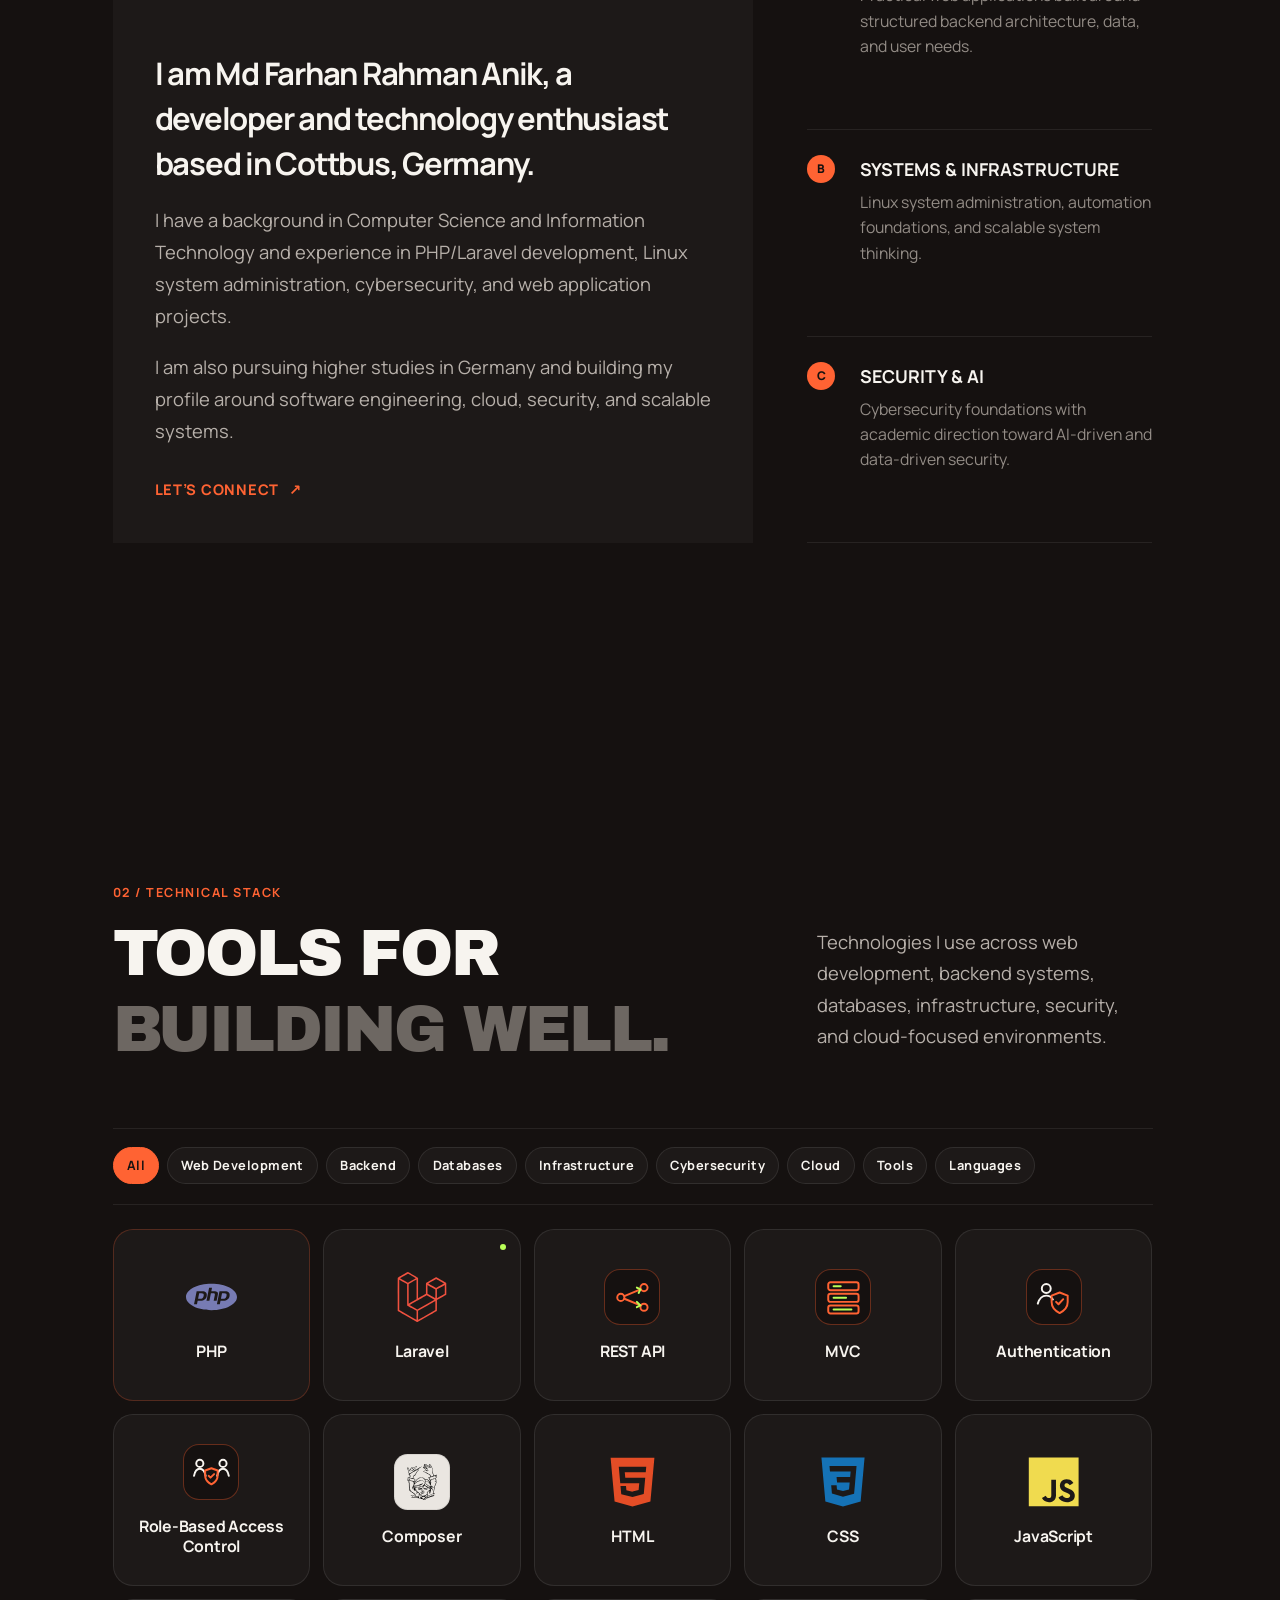
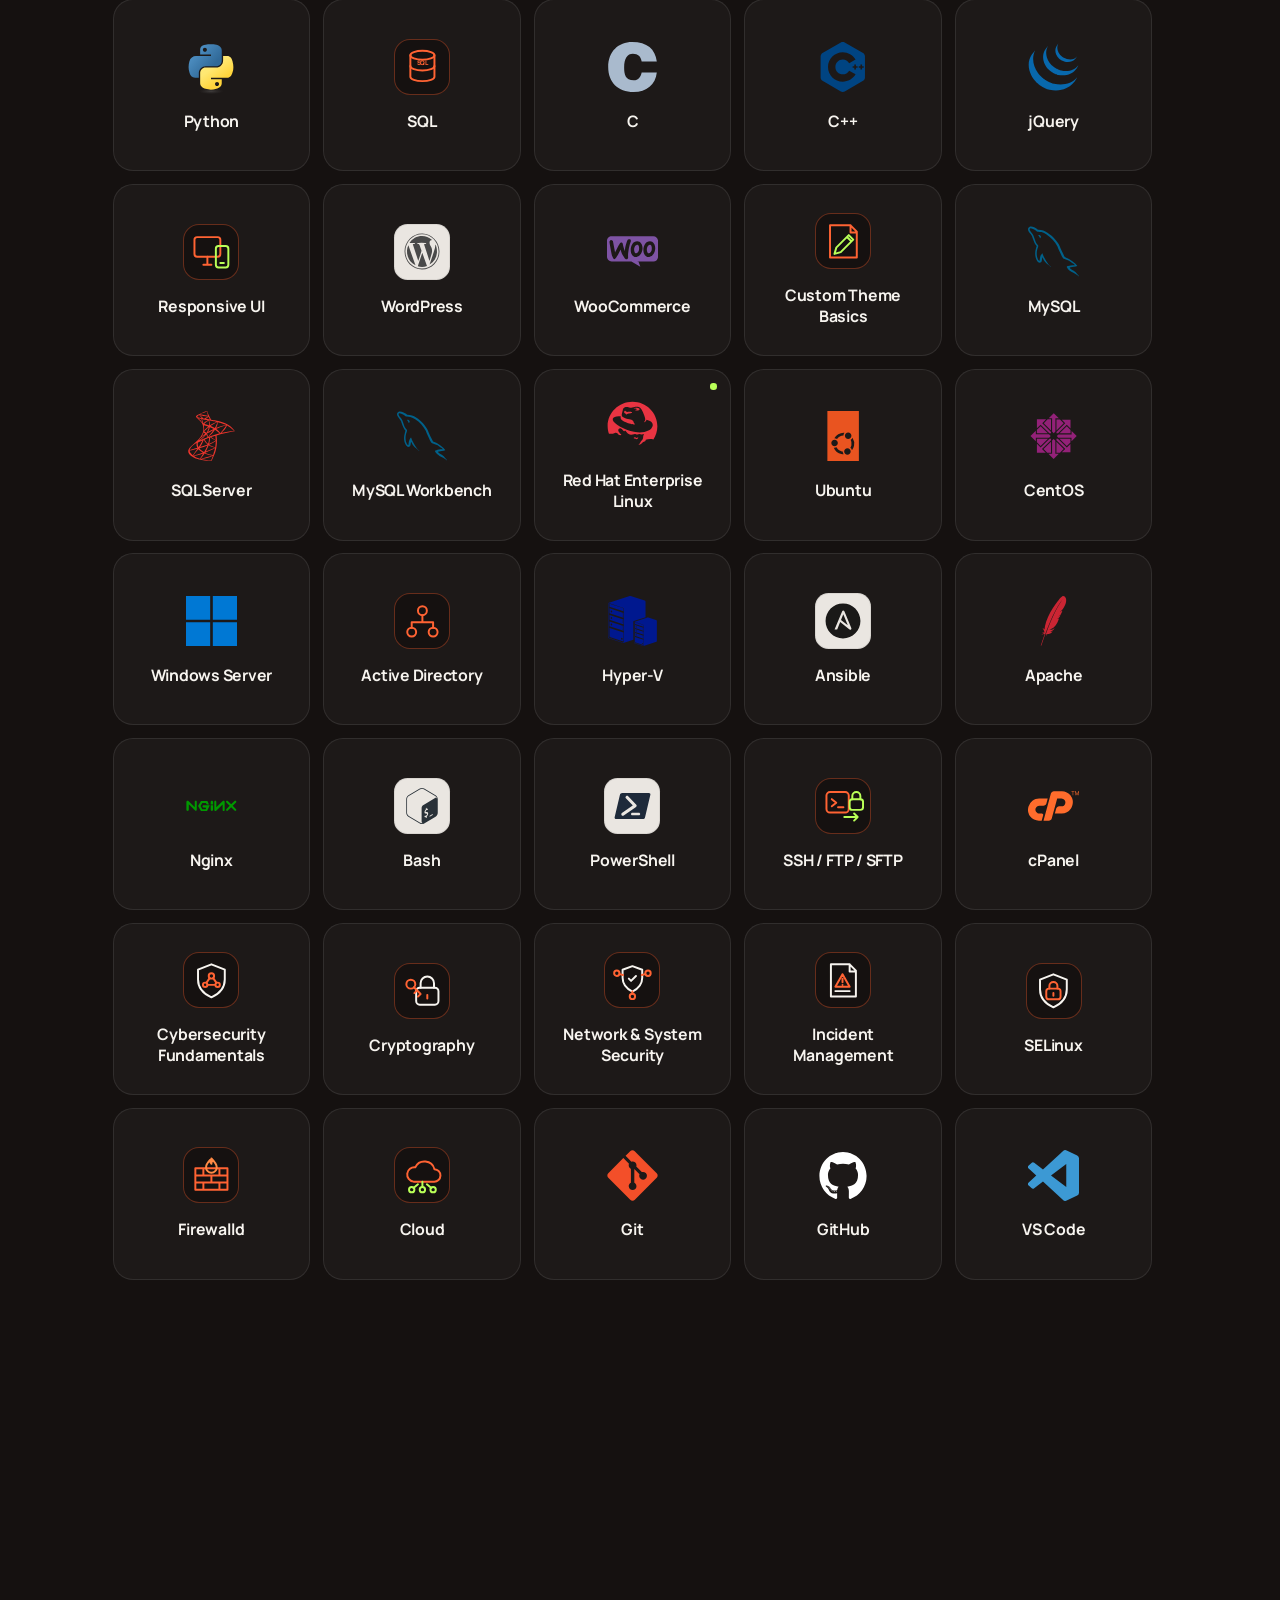
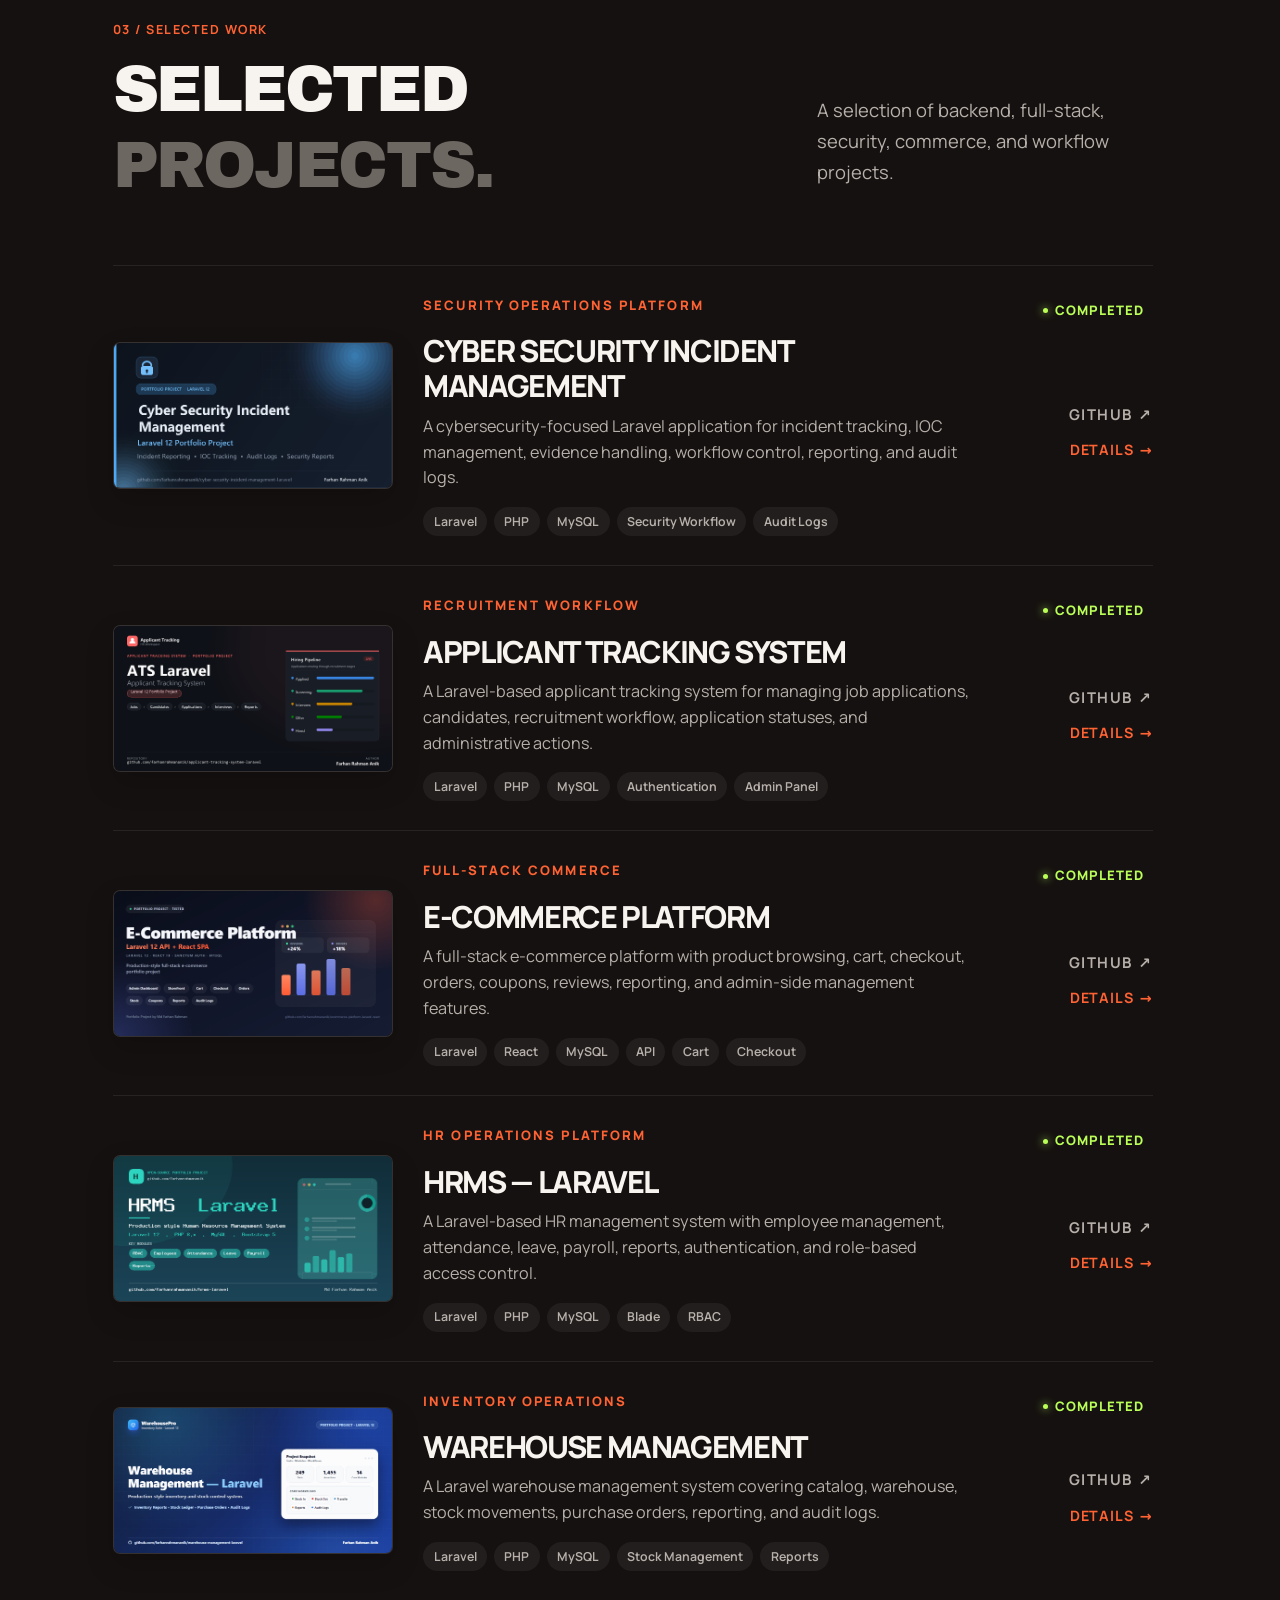
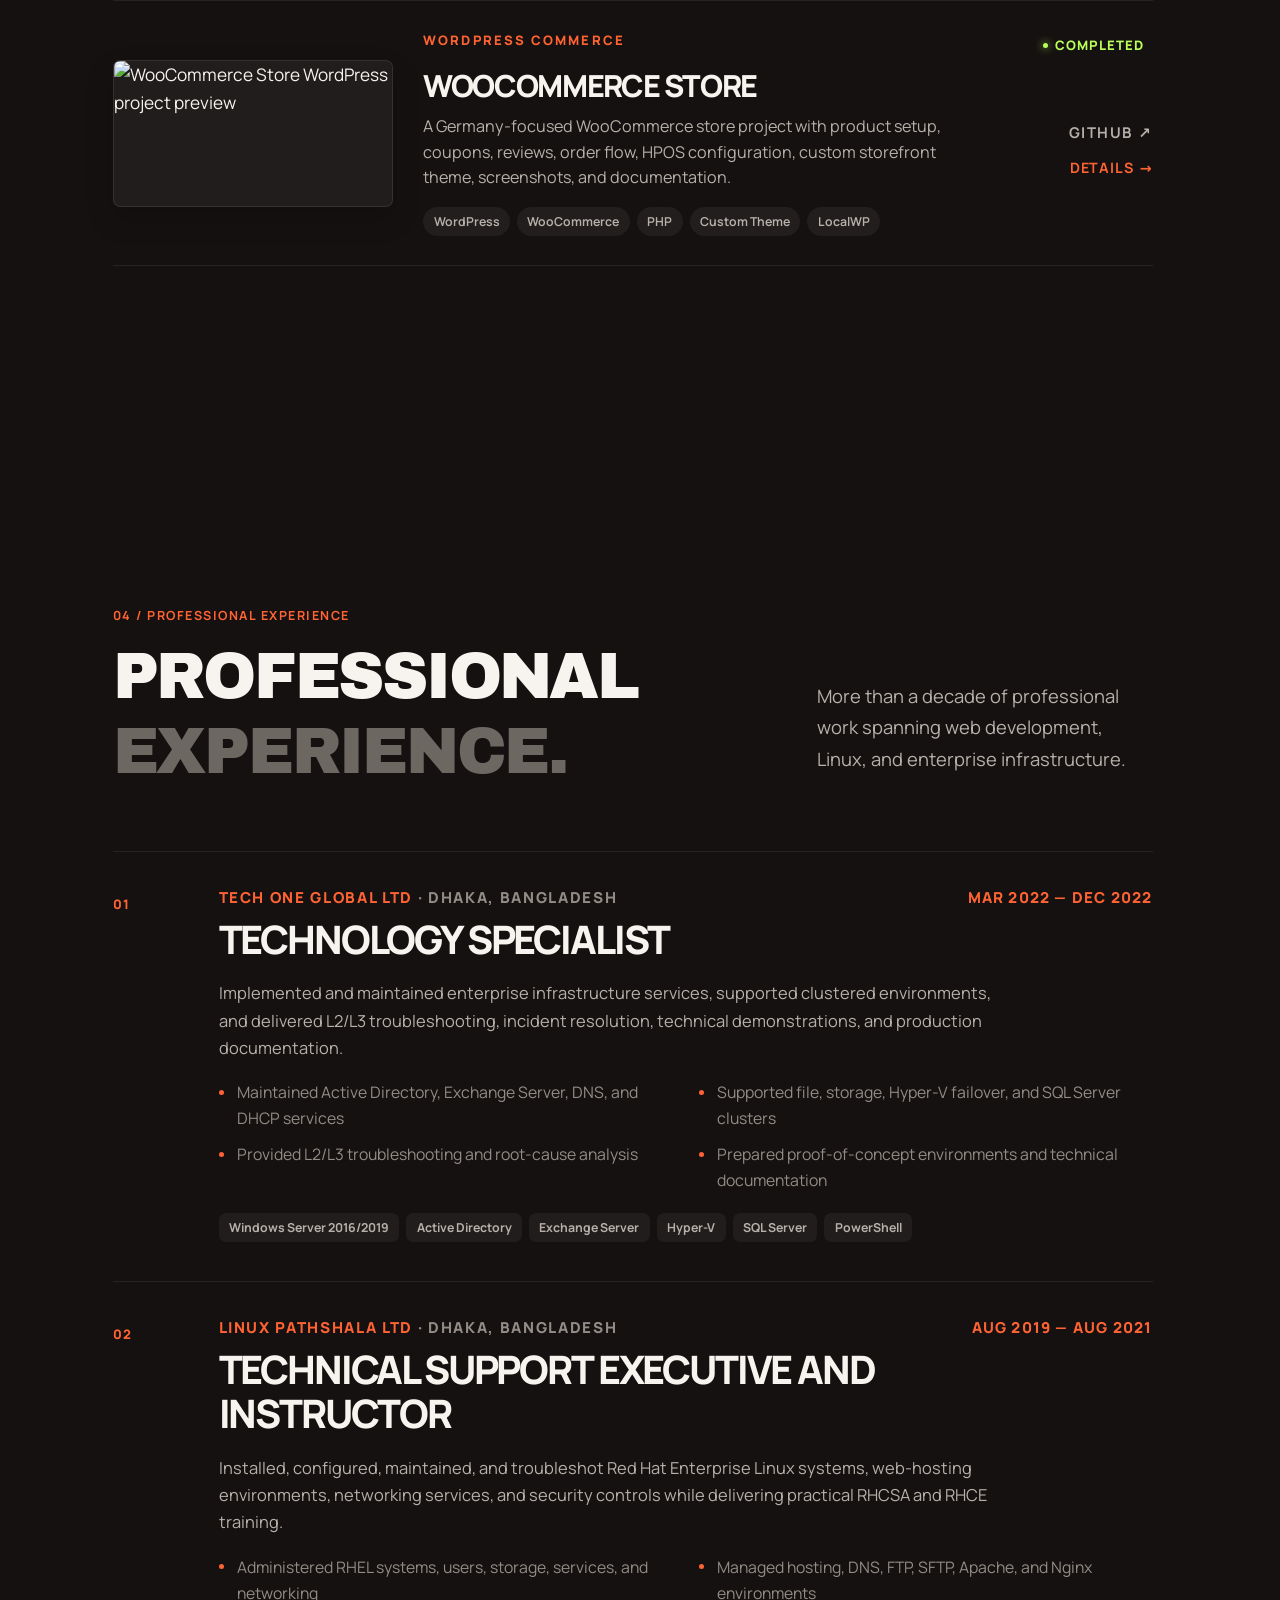
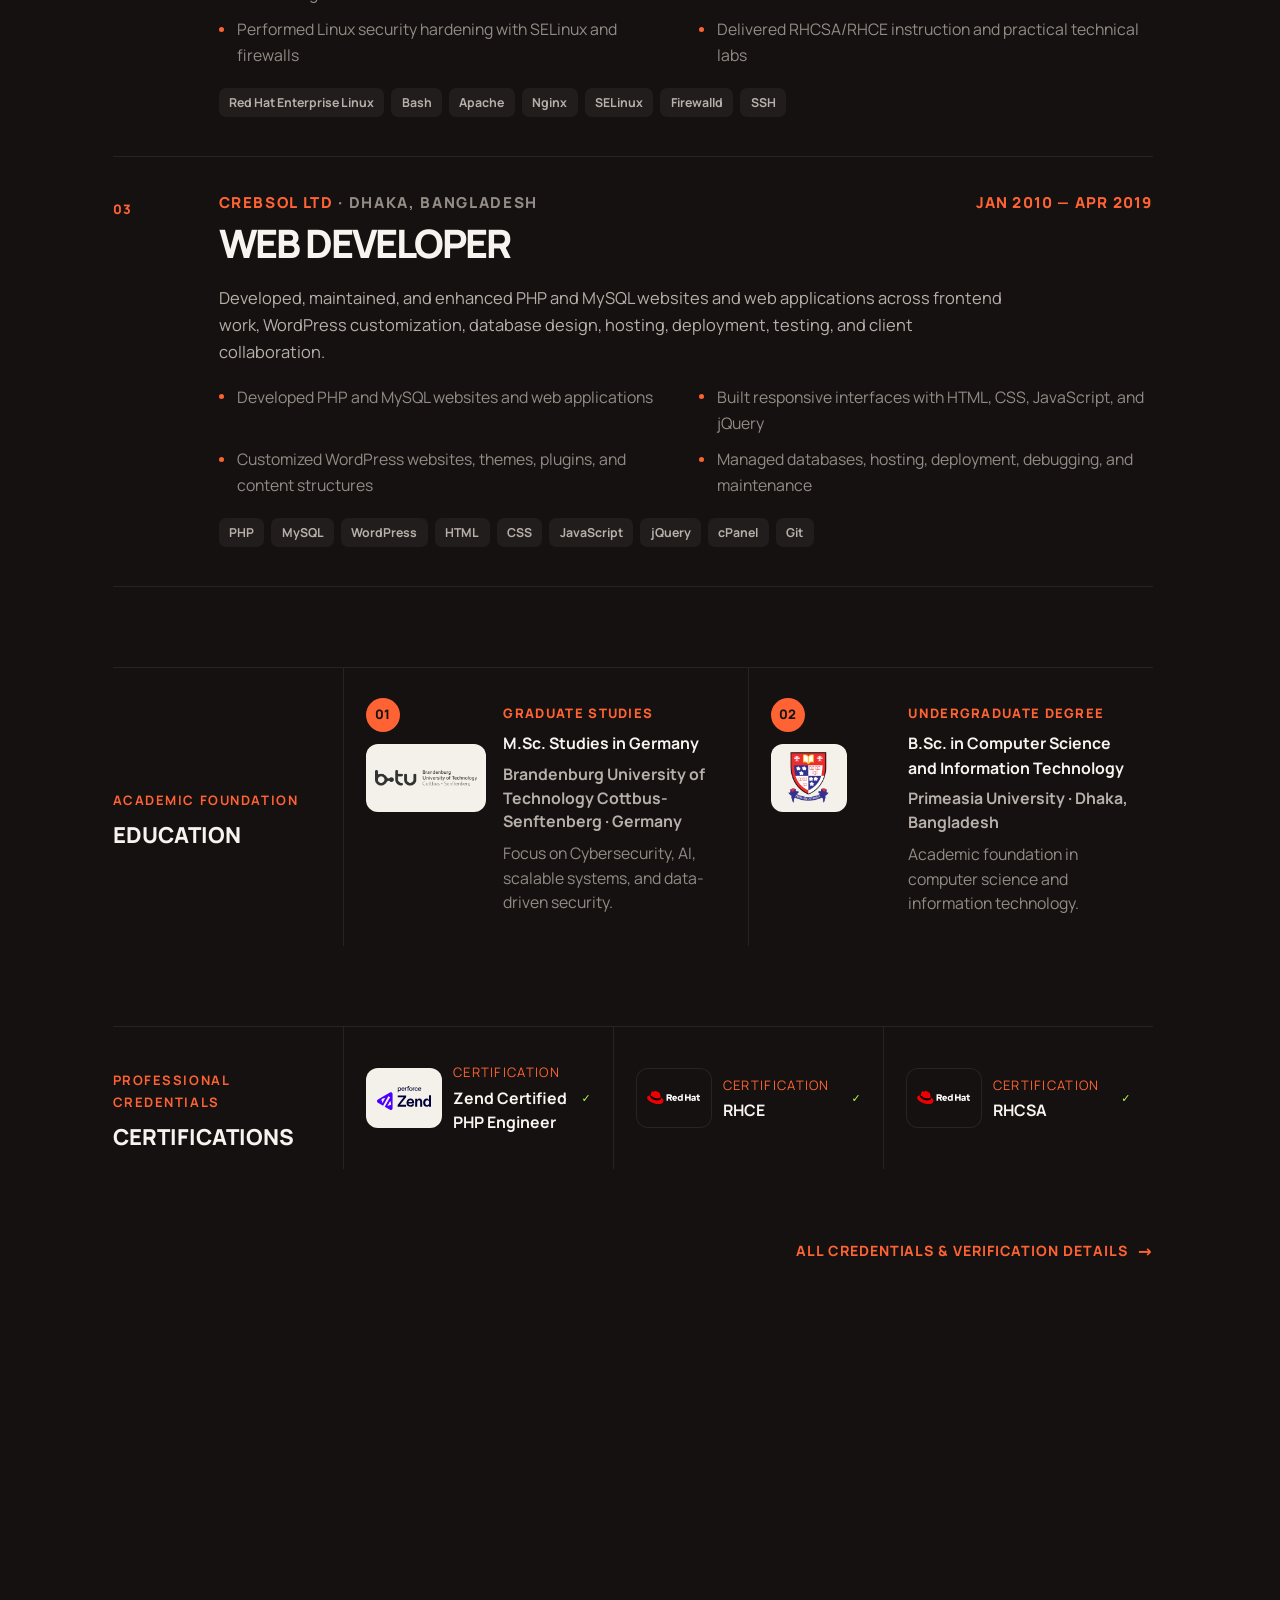
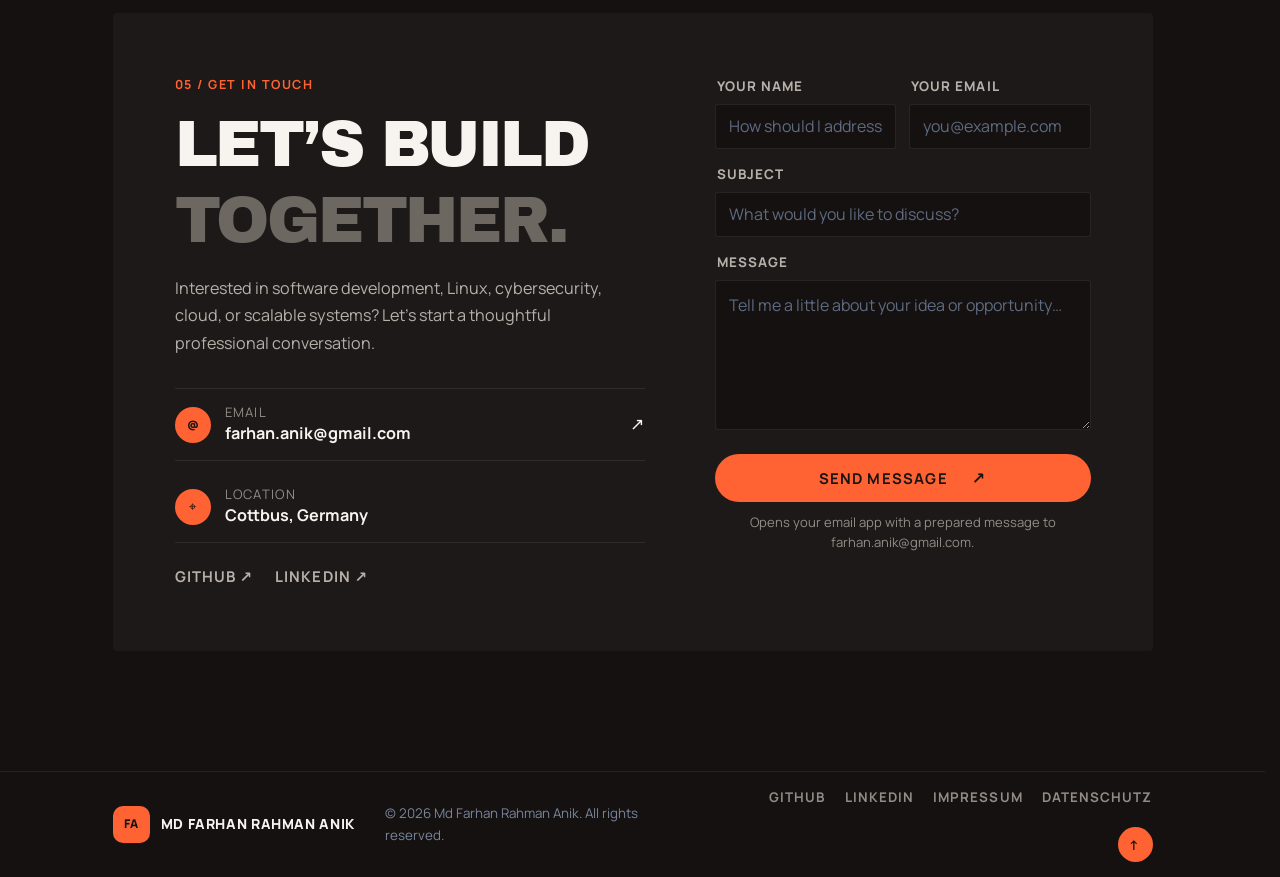
==== commit a0ed2220: "Improve Lighthouse accessibility and performance" ====
--- a/index.html
+++ b/index.html
@@ -14,15 +14,17 @@
   <link rel="icon" type="image/png" sizes="16x16" href="assets/images/favicon-16x16.png?v=2">
   <link rel="shortcut icon" href="assets/images/favicon.ico?v=2">
   <link rel="apple-touch-icon" sizes="180x180" href="assets/images/apple-touch-icon.png?v=2">
-  <link rel="stylesheet" href="styles.css">
-  <script src="script.js" defer></script>
+  <link rel="preload" href="assets/fonts/archivo-black/archivo-black-latin-400-normal.woff2" as="font" type="font/woff2" crossorigin>
+  <link rel="preload" href="assets/fonts/manrope/manrope-latin-wght-normal.woff2" as="font" type="font/woff2" crossorigin>
+  <link rel="stylesheet" href="styles.min.css">
+  <script src="script.min.js" defer></script>
 </head>
 <body>
   <a class="skip-link" href="#main-content">Skip to content</a>
 
   <header class="site-header" id="top">
     <nav class="navbar container" aria-label="Primary navigation">
-      <a class="brand" href="#home" aria-label="Md Farhan Rahman Anik, home">
+      <a class="brand" href="#home">
         <span class="brand-mark">FA</span>
         <span class="brand-copy">
           <strong>Farhan</strong>
@@ -79,7 +81,19 @@
           <div class="hero-card-stage">
             <article class="identity-card" aria-label="Profile of Md Farhan Rahman Anik">
               <div class="identity-photo">
-                <img src="assets/images/profile.jpg" alt="Md Farhan Rahman Anik" width="1602" height="2048">
+                <picture>
+                  <source
+                    type="image/webp"
+                    srcset="assets/images/profile-560.webp 560w, assets/images/profile-600.webp 600w, assets/images/profile-960.webp 960w"
+                    sizes="(max-width: 600px) 80vw, 321px">
+                  <img
+                    src="assets/images/profile.jpg"
+                    alt="Md Farhan Rahman Anik"
+                    width="1602"
+                    height="2048"
+                    fetchpriority="high"
+                    decoding="async">
+                </picture>
                 <span>Portfolio / 2026</span>
               </div>
               <div class="identity-copy">
@@ -835,7 +849,7 @@
             <p>Interested in software development, Linux, cybersecurity, cloud, or scalable systems? Let’s start a thoughtful professional conversation.</p>
 
             <div class="contact-details">
-              <a href="mailto:farhan.anik@gmail.com">
+              <a href="#contact-form" data-email-link data-email="farhan.anik@gmail.com">
                 <span class="contact-icon" aria-hidden="true">@</span>
                 <span><small>Email</small><strong>farhan.anik@gmail.com</strong></span>
                 <span aria-hidden="true">↗</span>
@@ -853,7 +867,7 @@
           </div>
 
           <!-- Static-site friendly contact form: JavaScript opens a prefilled email draft. -->
-          <form class="contact-form" id="contact-form" action="mailto:farhan.anik@gmail.com" method="post" enctype="text/plain">
+          <form class="contact-form" id="contact-form" action="#contact" method="post">
             <div class="form-row">
               <label>
                 <span>Your name</span>
@@ -886,7 +900,7 @@
 
   <footer class="site-footer">
     <div class="container footer-content">
-      <a class="brand footer-brand" href="#home" aria-label="Back to top">
+      <a class="brand footer-brand" href="#home">
         <span class="brand-mark">FA</span>
         <span class="brand-copy"><strong>Md Farhan Rahman Anik</strong><small>Developer · Systems · Security</small></span>
       </a>
--- a/styles.min.css
+++ b/styles.min.css
@@ -0,0 +1 @@
+@font-face{font-family:"Archivo Black";font-style:normal;font-weight:400;font-display:swap;src:url("assets/fonts/archivo-black/archivo-black-latin-ext-400-normal.woff2") format("woff2");unicode-range:U+0100-02BA,U+02BD-02C5,U+02C7-02CC,U+02CE-02D7,U+02DD-02FF,U+0304,U+0308,U+0329,U+1D00-1DBF,U+1E00-1E9F,U+1EF2-1EFF,U+2020,U+20A0-20AB,U+20AD-20C0,U+2113,U+2C60-2C7F,U+A720-A7FF}@font-face{font-family:"Archivo Black";font-style:normal;font-weight:400;font-display:swap;src:url("assets/fonts/archivo-black/archivo-black-latin-400-normal.woff2") format("woff2");unicode-range:U+0000-00FF,U+0131,U+0152-0153,U+02BB-02BC,U+02C6,U+02DA,U+02DC,U+0304,U+0308,U+0329,U+2000-206F,U+20AC,U+2122,U+2191,U+2193,U+2212,U+2215,U+FEFF,U+FFFD}@font-face{font-family:Manrope;font-style:normal;font-weight:400 800;font-display:swap;src:url("assets/fonts/manrope/manrope-latin-ext-wght-normal.woff2") format("woff2");unicode-range:U+0100-02BA,U+02BD-02C5,U+02C7-02CC,U+02CE-02D7,U+02DD-02FF,U+0304,U+0308,U+0329,U+1D00-1DBF,U+1E00-1E9F,U+1EF2-1EFF,U+2020,U+20A0-20AB,U+20AD-20C0,U+2113,U+2C60-2C7F,U+A720-A7FF}@font-face{font-family:Manrope;font-style:normal;font-weight:400 800;font-display:swap;src:url("assets/fonts/manrope/manrope-latin-wght-normal.woff2") format("woff2");unicode-range:U+0000-00FF,U+0131,U+0152-0153,U+02BB-02BC,U+02C6,U+02DA,U+02DC,U+0304,U+0308,U+0329,U+2000-206F,U+20AC,U+2122,U+2191,U+2193,U+2212,U+2215,U+FEFF,U+FFFD}:root{--bg:#070812;--bg-deep:#05060e;--surface:rgba(20, 23, 42, 0.72);--surface-strong:#111426;--surface-soft:rgba(255, 255, 255, 0.035);--line:rgba(139, 92, 246, 0.2);--line-bright:rgba(79, 140, 255, 0.55);--text:#f5f7ff;--muted:#737b96;--muted-light:#a7aec5;--cyan:#38bdf8;--blue:#4f8cff;--purple:#8b5cf6;--green:#59edbd;--amber:#ffc76b;--gradient:linear-gradient(115deg, var(--purple), var(--blue) 58%, var(--cyan));--shadow:0 26px 80px rgba(0, 0, 0, 0.38);--radius-lg:28px;--radius-md:20px;--radius-sm:12px;--container:min(1180px, calc(100% - 48px));--header-height:82px;color-scheme:dark}*,::after,::before{box-sizing:border-box}html{scroll-behavior:smooth;scroll-padding-top:calc(var(--header-height) + 18px);scrollbar-gutter:stable}body,html{width:100%;max-width:100%;margin:0;overflow-x:clip}body{min-width:0;background:var(--bg);color:var(--text);font-family:Inter,"Segoe UI",Roboto,Helvetica,Arial,sans-serif;font-size:16px;font-synthesis:none;line-height:1.65;-webkit-font-smoothing:antialiased}body.menu-open{overflow-x:clip;overflow-y:hidden}::selection{background:rgba(84,222,253,.24);color:#fff}img{display:block;max-width:100%}a{color:inherit;text-decoration:none}button,input,textarea{font:inherit}a,button{-webkit-tap-highlight-color:transparent}:focus-visible{outline:2px solid var(--cyan);outline-offset:4px}.skip-link{position:fixed;left:20px;top:-100px;z-index:1000;padding:12px 18px;border-radius:10px;background:var(--text);color:var(--bg);font-weight:700;transition:top .2s ease}.skip-link:focus{top:20px}.container{width:var(--container);margin-inline:auto}.section{position:relative;padding:118px 0}.page-background{position:fixed;inset:0;z-index:-2;overflow:hidden;pointer-events:none;background:radial-gradient(circle at 52% -15%,rgba(106,67,201,.2),transparent 38%),linear-gradient(180deg,#0b0d1a 0,var(--bg) 50%,var(--bg-deep) 100%)}.grid-pattern{position:absolute;inset:0;opacity:.32;background-image:linear-gradient(rgba(119,145,199,.042) 1px,transparent 1px),linear-gradient(90deg,rgba(119,145,199,.042) 1px,transparent 1px);background-size:54px 54px;mask-image:linear-gradient(to bottom,#000 0%,transparent 88%)}.glow{position:absolute;border-radius:50%;opacity:.24;filter:blur(100px);animation:drift 16s ease-in-out infinite alternate}.glow-one{width:440px;height:440px;top:8%;right:-180px;background:#3c67ff}.glow-two{width:360px;height:360px;top:48%;left:-190px;background:#6b2ee8;animation-delay:-5s}.glow-three{width:280px;height:280px;bottom:3%;right:12%;background:#08bcd9;animation-delay:-9s}@keyframes drift{to{transform:translate3d(35px,-30px,0) scale(1.08)}}.site-header{position:fixed;inset:0 0 auto;z-index:100;width:100%;max-width:100%;border-bottom:1px solid transparent;transition:background .3s ease,border-color .3s ease,box-shadow .3s ease}.site-header.scrolled{border-color:var(--line);background:rgba(6,9,20,.78);box-shadow:0 12px 40px rgba(0,0,0,.2);backdrop-filter:blur(20px);-webkit-backdrop-filter:blur(20px)}.navbar{min-height:var(--header-height);display:flex;align-items:center;justify-content:space-between}.brand{display:inline-flex;align-items:center;gap:12px;flex-shrink:0}.brand-mark{width:42px;height:42px;display:grid;place-items:center;border:1px solid rgba(110,212,255,.42);border-radius:12px;background:linear-gradient(145deg,rgba(84,222,253,.18),rgba(165,109,255,.13));box-shadow:inset 0 0 20px rgba(84,222,253,.06),0 0 28px rgba(55,128,255,.12);color:#e9fbff;font-size:14px;font-weight:800;letter-spacing:-.04em}.brand-copy{display:flex;flex-direction:column;line-height:1.25}.brand-copy strong{font-size:14px;letter-spacing:.01em}.brand-copy small{margin-top:2px;color:var(--muted);font-size:10px;letter-spacing:.13em;text-transform:uppercase}.nav-menu{display:flex;align-items:center;gap:clamp(16px,2.2vw,30px)}.nav-link{position:relative;padding:10px 0;color:var(--muted-light);font-size:13px;font-weight:600;transition:color .25s ease}.nav-link::after{content:"";position:absolute;left:50%;bottom:2px;width:0;height:2px;border-radius:10px;background:var(--gradient);transform:translateX(-50%);transition:width .25s ease}.nav-link.active,.nav-link:hover{color:var(--text)}.nav-link.active::after{width:18px}.nav-cta{padding:10px 16px;border:1px solid rgba(84,222,253,.28);border-radius:10px;background:rgba(84,222,253,.055);color:#dffaff;font-size:12px;font-weight:700;transition:border-color .25s ease,background .25s ease,box-shadow .25s ease}.nav-cta:hover{border-color:rgba(84,222,253,.55);background:rgba(84,222,253,.1);box-shadow:0 0 28px rgba(84,222,253,.12)}.menu-toggle{display:none;width:44px;height:44px;padding:11px;border:1px solid var(--line);border-radius:12px;background:var(--surface-soft);cursor:pointer}.menu-toggle span{display:block;width:100%;height:2px;margin:4px 0;border-radius:5px;background:var(--text);transition:transform .25s ease,opacity .25s ease}.hero{min-height:100vh;padding-top:calc(var(--header-height) + 82px);padding-bottom:48px;display:flex;flex-direction:column;justify-content:center}.hero-layout{display:grid;grid-template-columns:minmax(0,1.1fr) minmax(380px,0.9fr);align-items:center;gap:80px}.hero-content{position:relative;z-index:2;animation:hero-enter .8s cubic-bezier(.2,.75,.25,1) both}@keyframes hero-enter{from{opacity:0;transform:translateY(22px)}}.eyebrow{margin:0 0 17px;color:var(--cyan);font-size:11px;font-weight:800;letter-spacing:.2em;text-transform:uppercase}.hero-eyebrow{width:fit-content;display:flex;align-items:center;gap:9px;padding:8px 12px;border:1px solid rgba(84,222,253,.19);border-radius:999px;background:rgba(84,222,253,.045);color:var(--muted-light);letter-spacing:.1em}.status-dot{width:7px;height:7px;border-radius:50%;background:var(--cyan);box-shadow:0 0 0 5px rgba(56,189,248,.08),0 0 14px rgba(56,189,248,.55)}.hero-kicker{margin:26px 0 2px;color:var(--muted-light);font-size:clamp(17px, 1.8vw, 23px);font-weight:500}.hero h1{margin:0;max-width:750px;font-size:clamp(54px, 6.6vw, 92px);font-weight:800;letter-spacing:-.065em;line-height:.93}.contact-copy h2 span,.hero h1 span,.section-heading h2 span{background:var(--gradient);background-clip:text;-webkit-background-clip:text;color:transparent}.hero-headline{max-width:720px;margin:27px 0 17px;color:#dbe4f4;font-size:clamp(14px, 1.35vw, 17px);font-weight:650;letter-spacing:.01em}.hero-headline i{display:inline-block;width:4px;height:4px;margin:0 8px 3px;border-radius:50%;background:var(--cyan);box-shadow:0 0 10px var(--cyan)}.hero-intro{max-width:670px;margin:0;color:var(--muted);font-size:15px;line-height:1.82}.hero-actions{display:flex;flex-wrap:wrap;gap:13px;margin-top:31px}.button{min-height:51px;padding:0 21px;display:inline-flex;align-items:center;justify-content:center;gap:22px;border:0;border-radius:13px;cursor:pointer;font-size:13px;font-weight:750;transition:transform .25s ease,box-shadow .25s ease,border-color .25s ease,background .25s ease}.button:hover{transform:translateY(-3px)}.button-primary{position:relative;overflow:hidden;background:var(--gradient);color:#06101e;box-shadow:0 13px 35px rgba(67,137,255,.24)}.button-primary::before{content:"";position:absolute;inset:0;background:linear-gradient(100deg,transparent 30%,rgba(255,255,255,.46),transparent 68%);transform:translateX(-120%);transition:transform .65s ease}.button-primary:hover{box-shadow:0 17px 44px rgba(67,137,255,.36)}.button-primary:hover::before{transform:translateX(120%)}.button-primary>*{position:relative}.button-secondary{border:1px solid var(--line);background:rgba(255,255,255,.035);color:var(--text);backdrop-filter:blur(8px)}.button-secondary:hover{border-color:rgba(84,222,253,.32);background:rgba(84,222,253,.06);box-shadow:0 12px 35px rgba(0,0,0,.2)}.button-arrow{font-size:16px;line-height:1}.hero-socials{display:flex;align-items:center;flex-wrap:wrap;gap:15px;margin-top:31px;color:#738198;font-size:11px;font-weight:700;letter-spacing:.08em;text-transform:uppercase}.social-line{width:38px;height:1px;background:var(--line)}.hero-socials a{display:inline-flex;align-items:center;gap:7px;color:var(--muted-light);transition:color .2s ease,transform .2s ease}.hero-socials a:hover{color:var(--cyan);transform:translateY(-1px)}.social-icon{width:24px;height:24px;display:grid;place-items:center;border:1px solid var(--line);border-radius:7px;color:var(--text);font-size:8px;letter-spacing:0;text-transform:none}.hero-visual{position:relative;width:min(100%,470px);aspect-ratio:1/1.13;justify-self:center;animation:visual-enter .9s .12s cubic-bezier(.2,.75,.25,1) both}@keyframes visual-enter{from{opacity:0;transform:translateY(25px) scale(.97)}}.hero-visual::before{content:"";position:absolute;inset:14% 4% 8%;border-radius:50%;background:radial-gradient(circle,rgba(69,119,255,.27),transparent 67%);filter:blur(18px)}.portrait-frame{position:absolute;inset:8% 12% 7%;padding:2px;border-radius:42% 42% 28% 28%/32% 32% 22% 22%;background:linear-gradient(150deg,var(--cyan),rgba(99,121,255,.65) 45%,var(--purple),rgba(84,222,253,.2));box-shadow:0 35px 90px rgba(0,0,0,.43),0 0 70px rgba(76,113,255,.17);transform:rotate(2deg)}.portrait-inner{width:100%;height:100%;padding:10px;overflow:hidden;border-radius:inherit;background:#0a0e1b}.portrait-inner img{width:100%;height:100%;border-radius:calc(42% - 7px) calc(42% - 7px) calc(28% - 7px) calc(28% - 7px)/calc(32% - 7px) calc(32% - 7px) calc(22% - 7px) calc(22% - 7px);object-fit:cover;object-position:center 18%;filter:saturate(.88) contrast(1.04);transform:rotate(-2deg) scale(1.035)}.portrait-orbit{position:absolute;border:1px solid rgba(113,146,212,.15);border-radius:50%}.orbit-one{inset:3% 1% 0;transform:rotate(-12deg)}.orbit-two{inset:12% -4% 6%;border-style:dashed;transform:rotate(21deg);animation:orbit-rotate 40s linear infinite}@keyframes orbit-rotate{to{transform:rotate(381deg)}}.floating-card{position:absolute;z-index:3;display:flex;align-items:center;gap:10px;padding:11px 14px 11px 10px;border:1px solid rgba(146,169,215,.2);border-radius:14px;background:rgba(12,18,34,.78);box-shadow:0 18px 45px rgba(0,0,0,.32);backdrop-filter:blur(14px);animation:float-card 4s ease-in-out infinite}.floating-card span:last-child{display:flex;flex-direction:column;line-height:1.3}.floating-card small{color:var(--muted);font-size:8px;letter-spacing:.1em;text-transform:uppercase}.floating-card strong{margin-top:2px;font-size:11px}.floating-icon{width:31px;height:31px;display:grid;place-items:center;border-radius:9px;background:linear-gradient(145deg,rgba(84,222,253,.17),rgba(90,132,255,.1));color:var(--cyan);font-size:11px;font-weight:800}.card-code{left:-3%;top:26%}.card-system{right:-5%;bottom:18%;animation-delay:-2s}@keyframes float-card{50%{transform:translateY(-7px)}}.tech-orbit{position:absolute;z-index:3;width:42px;height:42px;display:grid;place-items:center;border:1px solid rgba(138,165,218,.18);border-radius:50%;background:rgba(10,15,29,.72);box-shadow:0 9px 28px rgba(0,0,0,.3);color:var(--muted-light);font-size:7px;font-weight:850;letter-spacing:.04em;backdrop-filter:blur(8px)}.tech-php{top:8%;right:7%}.tech-linux{left:3%;bottom:8%}.tech-sec{top:3%;left:15%}.hero-proof{margin-top:74px;padding:26px 0 0;display:grid;grid-template-columns:repeat(3,1fr);border-top:1px solid var(--line)}.hero-proof>div{display:flex;align-items:center;gap:18px;padding:0 36px;border-left:1px solid var(--line)}.hero-proof>div:first-child{padding-left:0;border-left:0}.hero-proof strong{min-width:64px;background:var(--gradient);background-clip:text;-webkit-background-clip:text;color:transparent;font-size:clamp(34px, 3.6vw, 50px);font-weight:800;letter-spacing:-.06em;line-height:1}.hero-proof strong span{font-size:.55em}.hero-proof small{color:var(--muted);font-size:9px;font-weight:700;letter-spacing:.12em;line-height:1.55;text-transform:uppercase}.section-heading{margin-bottom:52px;display:flex;align-items:end;justify-content:space-between;gap:40px}.contact-copy h2,.section-heading h2{margin:0;font-size:clamp(37px, 4.6vw, 62px);font-weight:770;letter-spacing:-.052em;line-height:1.05}.section-lead{max-width:370px;margin:0 0 6px;color:var(--muted);font-size:14px}.contact-shell,.glass-card,.project-card,.skill-card{border:1px solid var(--line);background:linear-gradient(145deg,rgba(18,26,47,.72),rgba(10,15,29,.62));box-shadow:var(--shadow);backdrop-filter:blur(15px);-webkit-backdrop-filter:blur(15px)}.about{overflow:hidden}.about::before,.contact::before,.projects::before{content:"";position:absolute;inset:0;z-index:-1;background:linear-gradient(180deg,transparent,rgba(14,23,45,.45),transparent);pointer-events:none}.about-grid{display:grid;grid-template-columns:minmax(0,1.05fr) minmax(0,0.95fr);gap:22px}.about-story{position:relative;padding:42px;border-radius:var(--radius-lg);overflow:hidden}.about-story::after{content:"“";position:absolute;right:25px;top:-22px;color:rgba(84,222,253,.06);font-family:Georgia,serif;font-size:170px;line-height:1}.card-label{display:inline-block;margin-bottom:42px;color:var(--cyan);font-size:10px;font-weight:800;letter-spacing:.18em;text-transform:uppercase}.about-story p{position:relative;z-index:1;max-width:680px;margin:0 0 18px;color:var(--muted)}.about-story .about-intro{color:var(--muted-light);font-size:clamp(21px, 2.25vw, 28px);font-weight:450;letter-spacing:-.025em;line-height:1.45}.about-story strong{color:var(--text);font-weight:700}.text-link{width:fit-content;margin-top:30px;display:flex;align-items:center;gap:10px;color:var(--cyan);font-size:12px;font-weight:750;letter-spacing:.05em;text-transform:uppercase}.text-link span{transition:transform .2s ease}.text-link:hover span{transform:translate(3px,-3px)}.about-focus{display:grid;gap:15px}.focus-card{position:relative;padding:29px 28px;display:grid;grid-template-columns:44px 1fr;gap:18px;border:1px solid var(--line);border-radius:var(--radius-md);background:rgba(12,18,34,.55);overflow:hidden;transition:transform .3s ease,border-color .3s ease,background .3s ease}.focus-card::before{content:"";position:absolute;inset:0 auto 0 0;width:2px;background:var(--gradient);transform:scaleY(0);transition:transform .3s ease}.focus-card:hover{transform:translateX(5px);border-color:rgba(84,222,253,.24);background:rgba(16,24,45,.75)}.focus-card:hover::before{transform:scaleY(1)}.focus-index{width:42px;height:42px;display:grid;place-items:center;border:1px solid rgba(84,222,253,.18);border-radius:12px;background:rgba(84,222,253,.055);color:var(--cyan);font-size:12px;font-weight:800}.focus-card h3{margin:0 0 6px;font-size:16px}.focus-card p{margin:0;color:var(--muted);font-size:13px;line-height:1.65}.skills-grid{display:grid;grid-template-columns:repeat(3,1fr);gap:18px}.skill-card{position:relative;min-height:320px;padding:30px;border-radius:var(--radius-md);overflow:hidden;transition:transform .3s ease,border-color .3s ease,box-shadow .3s ease}.skill-card::after{content:"";position:absolute;width:150px;height:150px;right:-80px;top:-80px;border-radius:50%;background:rgba(84,222,253,.07);filter:blur(25px);transition:transform .3s ease}.skill-card:hover{transform:translateY(-7px);border-color:rgba(84,222,253,.28);box-shadow:0 28px 70px rgba(0,0,0,.4),0 0 35px rgba(84,222,253,.06)}.skill-card:hover::after{transform:scale(1.25)}.skill-card-featured{background:linear-gradient(145deg,rgba(22,43,68,.82),rgba(13,20,39,.75));border-color:rgba(84,222,253,.2)}.skill-card-top{position:relative;z-index:1;display:flex;align-items:center;justify-content:space-between}.skill-symbol{width:46px;height:46px;display:grid;place-items:center;border:1px solid rgba(84,222,253,.22);border-radius:13px;background:linear-gradient(145deg,rgba(84,222,253,.12),rgba(90,132,255,.05));color:var(--cyan);font-size:13px;font-weight:800}.skill-number{color:#59677e;font-size:10px;font-weight:800}.skill-card h3{position:relative;z-index:1;margin:25px 0 7px;font-size:18px;letter-spacing:-.02em}.skill-card>p{position:relative;z-index:1;margin:0 0 24px;color:var(--muted);font-size:12px}.project-tags,.tag-list{position:relative;z-index:1;display:flex;flex-wrap:wrap;gap:7px}.project-tags span,.tag-list span{padding:6px 9px;border:1px solid rgba(141,167,215,.13);border-radius:7px;background:rgba(255,255,255,.028);color:var(--muted-light);font-size:9px;font-weight:650;line-height:1.2}.projects-grid{display:grid;grid-template-columns:repeat(2,1fr);gap:20px}.project-card{position:relative;min-height:570px;padding:34px;display:flex;flex-direction:column;border-radius:var(--radius-lg);overflow:hidden;transition:transform .32s cubic-bezier(.2, .7, .25, 1),border-color .3s ease,box-shadow .3s ease}.project-card::before{content:"";position:absolute;inset:0;background:radial-gradient(circle at 100% 0,rgba(88,129,255,.12),transparent 35%),linear-gradient(135deg,transparent 70%,rgba(84,222,253,.035));opacity:0;transition:opacity .3s ease}.project-card:hover{transform:translateY(-9px);border-color:rgba(84,222,253,.28);box-shadow:0 35px 85px rgba(0,0,0,.43),0 0 0 1px rgba(84,222,253,.04)}.project-card:hover::before{opacity:1}.project-featured{border-color:rgba(84,222,253,.23);background:linear-gradient(145deg,rgba(18,39,59,.88),rgba(10,17,33,.72))}.project-topline{position:relative;z-index:1;display:flex;justify-content:space-between;align-items:center}.project-index{color:#5c6b83;font-size:10px;font-weight:800;letter-spacing:.12em}.status{display:inline-flex;align-items:center;gap:7px;padding:6px 10px;border-radius:999px;font-size:8px;font-weight:800;letter-spacing:.09em;text-transform:uppercase}.status i{width:5px;height:5px;border-radius:50%;background:currentColor;box-shadow:0 0 9px currentColor}.status-complete{border:1px solid rgba(89,237,189,.18);background:rgba(89,237,189,.055);color:var(--green)}.status-progress{border:1px solid rgba(255,199,107,.2);background:rgba(255,199,107,.06);color:var(--amber)}.project-icon{position:relative;z-index:1;width:100%;height:132px;margin-top:31px;display:grid;place-items:center;border:1px solid rgba(84,222,253,.22);border-radius:19px;background:linear-gradient(rgba(139,92,246,.06) 1px,transparent 1px),linear-gradient(90deg,rgba(139,92,246,.06) 1px,transparent 1px),radial-gradient(circle at 50% 115%,rgba(79,140,255,.3),transparent 58%),linear-gradient(145deg,rgba(139,92,246,.13),rgba(16,20,39,.85));background-size:22px 22px,22px 22px,auto,auto;box-shadow:inset 0 0 45px rgba(56,189,248,.04);color:#c9d8ff;font-size:30px;font-weight:850;letter-spacing:-.06em;overflow:hidden}.project-icon::before{content:"";position:absolute;width:84px;height:84px;border:1px solid rgba(56,189,248,.22);border-radius:50%;box-shadow:0 0 45px rgba(79,140,255,.18)}.project-icon::after{content:attr(data-label);position:absolute;right:13px;bottom:10px;color:rgba(199,208,232,.52);font-size:7px;font-weight:800;letter-spacing:.14em}.project-type{position:relative;z-index:1;margin:24px 0 4px;color:var(--cyan);font-size:9px;font-weight:800;letter-spacing:.13em;text-transform:uppercase}.project-card h3{position:relative;z-index:1;margin:0 0 12px;font-size:clamp(21px, 2.15vw, 27px);letter-spacing:-.035em;line-height:1.25}.project-description{position:relative;z-index:1;margin:0 0 21px;color:var(--muted);font-size:12px;line-height:1.75}.project-tags{margin-bottom:26px}.project-actions{position:relative;z-index:1;margin-top:auto;padding-top:19px;display:flex;flex-wrap:wrap;align-items:center;gap:18px;border-top:1px solid var(--line)}.project-actions a{display:inline-flex;align-items:center;gap:6px;color:var(--muted-light);font-size:10px;font-weight:700;transition:color .2s ease,transform .2s ease}.project-actions a:last-child{margin-left:auto;color:var(--cyan)}.project-actions a:hover{color:var(--cyan);transform:translateY(-2px)}.experience-timeline{position:relative;display:grid;gap:22px}.experience-timeline::before{content:"";position:absolute;left:34px;top:34px;bottom:34px;width:1px;background:linear-gradient(var(--purple),var(--blue),rgba(56,189,248,.15))}.experience-role{position:relative;display:grid;grid-template-columns:70px 1fr;gap:26px}.role-marker{position:relative;z-index:2;width:70px;height:70px;display:grid;place-items:center;border:1px solid rgba(139,92,246,.36);border-radius:22px;background:#0b0d1a;box-shadow:0 0 0 8px rgba(7,8,18,.94),0 12px 35px rgba(0,0,0,.28)}.role-marker::before{content:"";position:absolute;inset:8px;border-radius:15px;background:linear-gradient(145deg,rgba(139,92,246,.18),rgba(79,140,255,.08))}.role-marker span{position:relative;color:#c6b6ff;font-size:11px;font-weight:800;letter-spacing:.08em}.role-card{position:relative;padding:34px;border:1px solid var(--line);border-radius:var(--radius-lg);background:radial-gradient(circle at 100% 0,rgba(139,92,246,.09),transparent 35%),linear-gradient(145deg,rgba(17,20,38,.9),rgba(10,12,25,.74));box-shadow:0 24px 70px rgba(0,0,0,.28);overflow:hidden;transition:transform .3s ease,border-color .3s ease,box-shadow .3s ease}.role-card::before{content:"";position:absolute;left:0;top:32px;bottom:32px;width:2px;border-radius:10px;background:var(--gradient);opacity:.6}.experience-role:hover .role-card{transform:translateY(-5px);border-color:var(--line-bright);box-shadow:0 30px 78px rgba(0,0,0,.36),0 0 38px rgba(79,140,255,.06)}.role-heading{display:flex;align-items:flex-start;justify-content:space-between;gap:28px}.role-company{margin:0 0 7px;color:var(--cyan);font-size:10px;font-weight:800;letter-spacing:.11em;text-transform:uppercase}.role-company span{color:var(--muted)}.role-heading h3{margin:0;font-size:clamp(22px, 2.7vw, 34px);letter-spacing:-.04em;line-height:1.18}.role-heading time{flex:0 0 auto;padding:9px 12px;border:1px solid rgba(79,140,255,.24);border-radius:999px;background:rgba(79,140,255,.055);color:#b9cbff;font-size:9px;font-weight:800;letter-spacing:.08em;white-space:nowrap;text-transform:uppercase}.role-summary{max-width:920px;margin:20px 0;color:var(--muted-light);font-size:13px;line-height:1.75}.role-highlights{margin:0 0 23px;padding:0;display:grid;grid-template-columns:repeat(2,minmax(0,1fr));gap:10px 26px;list-style:none}.role-highlights li{position:relative;padding-left:18px;color:var(--muted);font-size:11px;line-height:1.6}.role-highlights li::before{content:"";position:absolute;left:0;top:.68em;width:6px;height:6px;border-radius:2px;background:linear-gradient(135deg,var(--purple),var(--blue));box-shadow:0 0 9px rgba(79,140,255,.42)}.role-tags{display:flex;flex-wrap:wrap;gap:7px}.role-tags span{padding:6px 9px;border:1px solid rgba(139,92,246,.16);border-radius:7px;background:rgba(139,92,246,.045);color:var(--muted-light);font-size:8px;font-weight:700}.education-panel{margin-top:62px;padding:34px;display:grid;grid-template-columns:0.65fr 2.35fr;align-items:center;gap:28px;border:1px solid var(--line);border-radius:var(--radius-lg);background:rgba(11,13,26,.68)}.education-heading .eyebrow{margin-bottom:6px}.education-heading h3{margin:0;font-size:24px}.education-grid{display:grid;grid-template-columns:repeat(2,minmax(0,1fr));gap:12px}.education-grid article{min-height:128px;padding:19px;display:flex;align-items:flex-start;gap:15px;border:1px solid var(--line);border-radius:16px;background:rgba(255,255,255,.025);transition:border-color .25s ease,transform .25s ease}.education-grid article:hover{transform:translateY(-3px);border-color:rgba(79,140,255,.36)}.education-index{width:34px;height:34px;flex:0 0 auto;display:grid;place-items:center;border-radius:10px;background:rgba(79,140,255,.08);color:#aabfff;font-size:8px;font-weight:800}.education-grid small{color:var(--cyan);font-size:8px;font-weight:800;letter-spacing:.1em;text-transform:uppercase}.education-grid h4{margin:5px 0 7px;font-size:13px;line-height:1.45}.education-grid p{margin:0;color:var(--muted);font-size:10px}.certifications{margin-top:21px;padding:30px 34px;display:grid;grid-template-columns:0.65fr 2.35fr;align-items:center;gap:28px;border:1px solid var(--line);border-radius:var(--radius-lg);background:rgba(11,17,32,.6)}.cert-heading .eyebrow{margin-bottom:6px}.cert-heading h3{margin:0;font-size:24px}.cert-grid{display:grid;grid-template-columns:repeat(3,1fr);gap:10px}.cert-card{min-height:82px;padding:14px;display:flex;align-items:center;gap:11px;border:1px solid var(--line);border-radius:14px;background:rgba(255,255,255,.025)}.cert-seal{width:38px;height:38px;flex:0 0 auto;display:grid;place-items:center;border-radius:50%;background:linear-gradient(145deg,rgba(84,222,253,.15),rgba(90,132,255,.07));color:var(--cyan);font-size:9px;font-weight:850}.cert-card div{min-width:0;line-height:1.3}.cert-card small{color:var(--muted);font-size:7px;letter-spacing:.1em;text-transform:uppercase}.cert-card h4{margin:3px 0 0;font-size:10px}.cert-check{margin-left:auto;color:var(--green);font-size:11px}.contact{padding-bottom:95px}.contact-shell{position:relative;padding:55px;display:grid;grid-template-columns:0.9fr 1.1fr;gap:65px;border-color:rgba(84,222,253,.18);border-radius:32px;overflow:hidden}.contact-shell::before{content:"";position:absolute;width:360px;height:360px;left:-140px;bottom:-200px;border-radius:50%;background:rgba(72,97,255,.15);filter:blur(70px)}.contact-copy{position:relative;z-index:1}.contact-copy>p:not(.eyebrow){max-width:465px;margin:25px 0 31px;color:var(--muted);font-size:13px}.contact-details{display:grid;gap:10px}.contact-details>a,.contact-details>div{min-height:65px;padding:11px 14px;display:grid;grid-template-columns:38px 1fr auto;align-items:center;gap:12px;border:1px solid var(--line);border-radius:14px;background:rgba(255,255,255,.025)}.contact-details>a{transition:border-color .2s ease,background .2s ease}.contact-details>a:hover{border-color:rgba(84,222,253,.25);background:rgba(84,222,253,.04)}.contact-icon{width:36px;height:36px;display:grid;place-items:center;border-radius:10px;background:rgba(84,222,253,.08);color:var(--cyan);font-size:13px;font-weight:800}.contact-details a>span:nth-child(2),.contact-details div>span:nth-child(2){display:flex;flex-direction:column;min-width:0;line-height:1.35}.contact-details small{color:var(--muted);font-size:8px;letter-spacing:.1em;text-transform:uppercase}.contact-details strong{overflow:hidden;font-size:11px;text-overflow:ellipsis}.contact-socials{margin-top:21px;display:flex;gap:22px}.contact-socials a{color:var(--muted-light);font-size:10px;font-weight:750;letter-spacing:.07em;text-transform:uppercase;transition:color .2s ease}.contact-socials a:hover{color:var(--cyan)}.contact-form{position:relative;z-index:1;padding:29px;border:1px solid var(--line);border-radius:var(--radius-md);background:rgba(5,9,19,.5)}.form-row{display:grid;grid-template-columns:repeat(2,1fr);gap:13px}.contact-form label{display:block;margin-bottom:14px}.contact-form label>span{display:block;margin:0 0 7px 2px;color:var(--muted-light);font-size:9px;font-weight:750;letter-spacing:.08em;text-transform:uppercase}.contact-form input,.contact-form textarea{width:100%;border:1px solid rgba(146,169,215,.15);border-radius:11px;outline:0;background:rgba(255,255,255,.025);color:var(--text);font-size:11px;transition:border-color .2s ease,background .2s ease,box-shadow .2s ease}.contact-form input{height:45px;padding:0 13px}.contact-form textarea{min-height:120px;padding:12px 13px;resize:vertical}.contact-form input::placeholder,.contact-form textarea::placeholder{color:#5e6b80}.contact-form input:focus,.contact-form textarea:focus{border-color:rgba(84,222,253,.45);background:rgba(84,222,253,.035);box-shadow:0 0 0 3px rgba(84,222,253,.055)}.form-submit{width:100%;margin-top:2px}.form-note{margin:11px 0 0;color:var(--muted);font-size:9px;text-align:center}.form-status{min-height:20px;margin:7px 0 -7px;color:var(--cyan);font-size:10px;text-align:center}.site-footer{border-top:1px solid var(--line);background:rgba(4,7,15,.72)}.footer-content{min-height:105px;display:flex;align-items:center;justify-content:space-between;gap:30px}.footer-brand .brand-mark{width:37px;height:37px;border-radius:10px;font-size:12px}.footer-content>p{color:#78859a;font-size:9px}.footer-links{display:flex;align-items:center;gap:19px}.footer-links a,.footer-links button{color:var(--muted);font-size:9px;font-weight:700;letter-spacing:.08em;text-transform:uppercase;transition:color .2s ease}.footer-links a:hover,.footer-links button:hover{color:var(--cyan)}.back-to-top{width:35px;height:35px;display:grid;place-items:center;padding:0;border:1px solid var(--line);border-radius:10px;background:rgba(255,255,255,.025);cursor:pointer;font:inherit}.reveal{opacity:0;transform:translateY(24px);transition:opacity .65s ease,transform .65s cubic-bezier(.2, .7, .25, 1)}.reveal.is-visible{opacity:1;transform:translateY(0)}.about-focus .reveal:nth-child(2),.projects-grid .reveal:nth-child(2),.skills-grid .reveal:nth-child(2){transition-delay:60ms}.about-focus .reveal:nth-child(3),.projects-grid .reveal:nth-child(3),.skills-grid .reveal:nth-child(3){transition-delay:0.12s}.projects-grid .reveal:nth-child(4),.skills-grid .reveal:nth-child(4){transition-delay:40ms}.projects-grid .reveal:nth-child(5),.skills-grid .reveal:nth-child(5){transition-delay:0.1s}.projects-grid .reveal:nth-child(6),.skills-grid .reveal:nth-child(6){transition-delay:0.16s}.experience-role:nth-child(2){transition-delay:70ms}.experience-role:nth-child(3){transition-delay:0.14s}@media (max-width:1080px){.hero-layout{grid-template-columns:minmax(0,1fr) minmax(330px,0.75fr);gap:42px}.hero h1{font-size:clamp(52px, 7vw, 72px)}.hero-proof>div{padding-inline:16px}.skills-grid{grid-template-columns:repeat(2,1fr)}.contact-shell{gap:35px;padding:42px}}@media (max-width:900px){:root{--header-height:72px}.menu-toggle{display:block;z-index:2}.menu-toggle[aria-expanded=true] span:first-child{transform:translateY(6px) rotate(45deg)}.menu-toggle[aria-expanded=true] span:nth-child(2){opacity:0}.menu-toggle[aria-expanded=true] span:nth-child(3){transform:translateY(-6px) rotate(-45deg)}.nav-menu{position:fixed;left:24px;right:24px;top:78px;padding:18px;display:flex;align-items:stretch;flex-direction:column;gap:4px;border:1px solid var(--line);border-radius:18px;background:rgba(8,12,24,.96);box-shadow:var(--shadow);backdrop-filter:blur(22px);opacity:0;visibility:hidden;transform:translateY(-12px) scale(.98);transform-origin:top;transition:opacity .25s ease,visibility .25s ease,transform .25s ease}.nav-menu.open{opacity:1;visibility:visible;transform:translateY(0) scale(1)}.nav-cta,.nav-link{padding:12px 14px;border-radius:10px}.nav-link::after{display:none}.nav-link.active,.nav-link:hover{background:rgba(84,222,253,.055)}.nav-cta{margin-top:5px;text-align:center}.hero{min-height:auto;padding-top:135px}.hero-layout{grid-template-columns:1fr}.hero-content{text-align:center}.hero-actions,.hero-eyebrow,.hero-socials{margin-inline:auto;justify-content:center}.hero-headline,.hero-intro{margin-left:auto;margin-right:auto}.hero-visual{width:min(76vw,470px);margin-top:25px}.about-grid,.contact-shell{grid-template-columns:1fr}.certifications,.education-panel{grid-template-columns:1fr}.contact-copy{text-align:center}.contact-copy>p:not(.eyebrow){margin-inline:auto}.contact-socials{justify-content:center}}@media (max-width:680px){:root{--container:min(100% - 32px, 1180px)}.section{padding:86px 0}.brand-copy small{display:none}.nav-menu{left:16px;right:16px}.hero{padding-top:119px;padding-bottom:34px}.hero h1{font-size:clamp(48px, 14vw, 68px)}.hero-headline{line-height:1.7}.hero-headline i{margin-inline:5px}.hero-intro{font-size:14px}.hero-actions{flex-direction:column;align-items:stretch}.hero-actions .button{width:100%}.hero-socials>span:first-child,.social-line{display:none}.hero-visual{width:min(94vw,440px)}.card-code{left:-1%}.card-system{right:-1%}.hero-proof{margin-top:46px;gap:20px 0}.hero-proof>div{padding-inline:12px}.hero-proof strong{font-size:9px}.hero-proof small{font-size:8px}.section-heading{margin-bottom:38px;display:block}.contact-copy h2,.section-heading h2{font-size:clamp(35px, 10vw, 48px)}.section-lead{margin-top:19px}.about-story{padding:29px}.card-label{margin-bottom:28px}.about-story .about-intro{font-size:20px}.focus-card{padding:22px}.projects-grid,.skills-grid{grid-template-columns:1fr}.skill-card{min-height:auto}.project-card{min-height:540px;padding:27px}.experience-timeline::before{left:25px}.experience-role{grid-template-columns:52px 1fr;gap:15px}.role-marker{width:52px;height:52px;border-radius:16px}.role-marker::before{inset:6px;border-radius:11px}.role-card{padding:26px 23px}.role-heading{flex-direction:column;gap:14px}.role-heading time{order:-1}.role-company span{display:block;margin-top:3px}.education-grid,.role-highlights{grid-template-columns:1fr}.certifications,.education-panel{padding:27px}.cert-grid{grid-template-columns:1fr}.contact-shell{padding:30px 20px;gap:35px}.contact-copy h2{font-size:clamp(37px, 10vw, 47px)}.contact-form{padding:21px}.form-row{grid-template-columns:1fr;gap:0}.footer-content{padding:32px 0;flex-direction:column;text-align:center}}@media (max-width:410px){.hero-visual{width:105%;margin-left:-2.5%}.floating-card{padding-right:10px}.floating-card small{display:none}.tech-orbit{display:none}.hero-proof{grid-template-columns:1fr}.hero-proof>div,.hero-proof>div:nth-child(3){padding:0 0 12px;border-left:0;border-bottom:1px solid var(--line)}.project-actions a:last-child{width:100%;margin-left:0}.contact-details strong{font-size:9px}}@media (prefers-reduced-motion:reduce){html{scroll-behavior:auto}*,::after,::before{animation-duration:0s!important;animation-iteration-count:1!important;scroll-behavior:auto!important;transition-duration:0s!important}.reveal{opacity:1;transform:none}}:root{--bg:#151110;--bg-deep:#151110;--surface:#1d1918;--surface-strong:#211d1c;--surface-soft:#211d1c;--line:rgba(255, 255, 255, 0.08);--line-bright:rgba(255, 99, 51, 0.55);--text:#f7f4ef;--muted-heading:#6d6762;--muted:#817a74;--muted-light:#a8a19b;--orange:#ff6333;--lime:#b9ff57;--cyan:#ff6333;--blue:#ff6333;--purple:#ff6333;--green:#b9ff57;--amber:#ff6333;--gradient:linear-gradient(135deg, #ff6333, #ff6333);--shadow:none;--radius-lg:24px;--radius-md:18px;--radius-sm:10px;--container:min(1040px, calc(100% - 56px))}body{background:var(--bg);color:var(--text);font-family:Arial,Helvetica,sans-serif;line-height:1.6}.page-background{display:none}.section{padding:170px 0}.site-header{background:rgba(21,17,16,.86);border-bottom-color:transparent;backdrop-filter:blur(14px);-webkit-backdrop-filter:blur(14px)}.site-header.scrolled{border-color:var(--line);background:rgba(21,17,16,.94);box-shadow:none}.brand-mark{border:0;border-radius:50%;background:var(--orange);box-shadow:none;color:var(--bg)}.brand-copy strong{text-transform:uppercase}.brand-copy small{color:var(--muted)}.nav-link{color:var(--muted-light);font-size:11px;letter-spacing:.08em;text-transform:uppercase}.nav-link::after{height:1px;background:var(--orange)}.nav-link.active::after{width:100%}.nav-cta{border:0;border-radius:999px;background:var(--text);color:var(--bg);text-transform:uppercase}.nav-cta:hover{border-color:transparent;background:var(--orange);box-shadow:none;color:var(--bg)}.menu-toggle{border-color:var(--line);background:var(--surface)}.eyebrow{margin-bottom:21px;color:var(--orange);font-size:10px;letter-spacing:.18em}.hero{min-height:100vh;padding-top:calc(var(--header-height) + 76px);padding-bottom:90px}.hero-editorial{display:grid;grid-template-columns:minmax(280px,340px) minmax(0,1fr);grid-template-areas:"card statement" "card proof";align-items:start;column-gap:clamp(58px,8vw,112px);row-gap:0}.hero-card-reveal{grid-area:card;min-width:0;align-self:center}.hero-card-reveal.reveal{opacity:0;transform:translateY(24px)}.hero-card-reveal.reveal.is-visible{opacity:1;transform:translateY(0)}.hero-card-stage{position:relative;z-index:0;width:100%;min-width:0;isolation:isolate;transform:rotate(-1.4deg);transform-origin:center}.identity-card{position:relative;z-index:1;width:100%;min-width:0;padding:14px;border-radius:8px;background:#ebe6df;color:#171312;transform:none;animation:none}.hero-card-stage::before{content:"";position:absolute;inset:9px -9px -9px 9px;z-index:-1;border:1px solid rgba(255,99,51,.65);border-radius:8px;pointer-events:none}.identity-photo{position:relative;width:100%;max-width:100%;min-width:0;height:385px;overflow:hidden;background:#cfc7bd}.identity-photo img{display:block;width:100%;max-width:100%;min-width:0;height:100%;object-fit:cover;object-position:center 16%;filter:saturate(.72) contrast(1.03)}.identity-photo picture{display:block;width:100%;height:100%}.identity-photo::after{content:"";position:absolute;inset:0;background:linear-gradient(to top,rgba(21,17,16,.23),transparent 34%);pointer-events:none}.identity-photo>span{position:absolute;right:10px;bottom:9px;z-index:1;padding:5px 8px;background:var(--orange);color:#171312;font-size:8px;font-weight:800;letter-spacing:.12em;text-transform:uppercase}.identity-copy{padding:21px 8px 16px}.identity-label{margin:0 0 9px;color:#685f59;font-size:8px;font-weight:800;letter-spacing:.13em;text-transform:uppercase}.identity-copy h2{margin:0;color:#171312;font-size:clamp(30px, 3.2vw, 40px);font-weight:900;letter-spacing:-.065em;line-height:.94;text-transform:uppercase}.identity-copy>p:not(.identity-label){margin:17px 0 15px;color:#665e59;font-size:10px;line-height:1.55}.identity-location{display:flex;align-items:center;gap:7px;color:#393330;font-size:9px;font-weight:800;letter-spacing:.08em;text-transform:uppercase}.identity-location span{color:var(--orange);font-size:7px}.identity-links{display:grid;grid-template-columns:repeat(2,1fr);border-top:1px solid rgba(21,17,16,.15)}.identity-links a{padding:13px 8px 4px;display:flex;justify-content:space-between;color:#171312;font-size:9px;font-weight:800;letter-spacing:.08em;text-transform:uppercase;transition:color .2s ease}.identity-links a:first-child{padding-right:15px;border-right:1px solid rgba(21,17,16,.15)}.identity-links a:last-child{padding-left:15px}.identity-links a:hover{color:var(--orange)}.hero-statement{grid-area:statement;animation:editorial-copy-enter .75s 80ms cubic-bezier(.2,.75,.25,1) both}@keyframes editorial-copy-enter{from{opacity:0;transform:translateY(20px)}}.hero-meta{margin-bottom:34px;display:flex;justify-content:space-between;gap:24px;color:var(--muted);font-size:8px;font-weight:800;letter-spacing:.16em;text-transform:uppercase}.hero-statement h1{margin:0;font-size:clamp(58px, 7.3vw, 108px);font-weight:900;letter-spacing:-.075em;line-height:.8;text-transform:uppercase}.hero-statement h1 em,.hero-statement h1 span{display:block;background:0 0;color:var(--text);font-style:normal;-webkit-text-fill-color:currentColor}.hero-statement h1 em{margin-top:17px;color:var(--muted-heading)}.hero-headline{max-width:650px;margin:33px 0 14px;color:var(--text);font-size:12px;font-weight:800;letter-spacing:.07em;line-height:1.65;text-transform:uppercase}.hero-headline i{width:auto;height:auto;margin:0 8px;background:0 0;box-shadow:none;color:var(--orange);font-style:normal}.hero-intro{max-width:595px;color:var(--muted-light);font-size:12px;line-height:1.75}.hero-actions{margin-top:27px}.button{min-height:48px;gap:24px;border-radius:999px;font-size:10px;letter-spacing:.08em;text-transform:uppercase}.button:hover{transform:translateY(-2px)}.button-primary{background:var(--orange);color:#171312;box-shadow:none}.button-primary::before{display:none}.button-primary:hover{background:#ff7950;box-shadow:none}.button-secondary{border:1px solid var(--line);background:0 0;color:var(--text);backdrop-filter:none}.button-secondary:hover{border-color:rgba(255,99,51,.6);background:0 0;box-shadow:none;color:var(--orange)}.hero-proof{grid-area:proof;width:100%;margin-top:48px;padding:23px 0 0;display:grid;grid-template-columns:repeat(3,1fr);gap:0;border-top:1px solid var(--line);animation:editorial-copy-enter .75s 80ms cubic-bezier(.2,.75,.25,1) both}.hero-proof>div,.hero-proof>div:first-child{padding:0 18px;display:block;border-left:1px solid var(--line)}.hero-proof>div:first-child{padding-left:0;border-left:0}.hero-proof strong{min-width:auto;display:block;background:0 0;color:var(--orange);font-size:31px;letter-spacing:-.06em;-webkit-text-fill-color:currentColor}.hero-proof small{max-width:120px;margin-top:5px;display:block;color:var(--muted);font-size:7px;letter-spacing:.11em;line-height:1.45}.section-heading{margin-bottom:70px;align-items:flex-end}.contact-copy h2,.section-heading h2{font-size:clamp(56px, 8vw, 100px);font-weight:900;letter-spacing:-.075em;line-height:.83;text-transform:uppercase}.contact-copy h2 span,.section-heading h2 span{display:inline-block;margin-top:18px;background:0 0;color:var(--muted-heading);-webkit-text-fill-color:currentColor}.section-lead{max-width:280px;color:var(--muted-light);font-size:11px;line-height:1.65}.about::before,.contact::before,.projects::before{display:none}.about-grid{grid-template-columns:minmax(0,1.3fr) minmax(240px,0.7fr);gap:54px}.contact-shell,.glass-card,.project-card,.skill-card{border:0;background:0 0;box-shadow:none;backdrop-filter:none;-webkit-backdrop-filter:none}.about-story{padding:42px;border-radius:0;background:var(--surface)}.about-story::after{display:none}.card-label{margin-bottom:60px;color:var(--orange)}.about-story .about-intro{color:var(--text);font-size:clamp(24px, 3vw, 34px);font-weight:700;letter-spacing:-.04em}.about-story p{color:var(--muted-light);font-size:12px}.text-link{color:var(--orange)}.about-focus{gap:0;border-top:1px solid var(--line)}.focus-card{padding:25px 0;grid-template-columns:35px 1fr;border:0;border-bottom:1px solid var(--line);border-radius:0;background:0 0}.focus-card::before{display:none}.focus-card:hover{padding-left:8px;border-color:var(--line);background:0 0;transform:none}.focus-index{width:28px;height:28px;border:0;border-radius:50%;background:var(--orange);color:var(--bg)}.focus-card h3{font-size:14px;text-transform:uppercase}.focus-card p{color:var(--muted);font-size:10px}.skills-grid{grid-template-columns:repeat(2,minmax(0,1fr));gap:14px}.skill-card,.skill-card-featured{min-height:245px;padding:30px;border:0;border-radius:4px;background:var(--surface-strong);box-shadow:none}.skill-card::after{display:none}.skill-card:hover{border-color:transparent;box-shadow:none;transform:translateY(-4px)}.skill-card:first-child{background:var(--orange);color:#171312}.skill-card:nth-child(4){background:var(--lime);color:#171312}.skill-card:first-child .skill-number,.skill-card:first-child h3,.skill-card:first-child>p,.skill-card:nth-child(4) .skill-number,.skill-card:nth-child(4) h3,.skill-card:nth-child(4)>p{color:#171312}.skill-card:first-child .tag-list span,.skill-card:nth-child(4) .tag-list span{border-color:rgba(21,17,16,.14);background:rgba(21,17,16,.08);color:#171312}.skill-symbol{display:none}.skill-card-top{justify-content:flex-end}.skill-number{color:var(--orange);font-size:9px;letter-spacing:.15em}.skill-card h3{margin-top:38px;font-size:23px;font-weight:900;letter-spacing:-.045em;text-transform:uppercase}.skill-card>p{color:var(--muted-light);font-size:10px}.project-tags span,.tag-list span{border:0;border-radius:999px;background:rgba(255,255,255,.055);color:var(--muted-light);font-size:8px}.projects-grid{display:flex;flex-direction:column;gap:0;border-bottom:1px solid var(--line)}.project-card,.project-featured{min-height:auto;padding:29px 0;display:grid;grid-template-columns:96px minmax(0,1fr) 170px;grid-template-areas:"visual type top" "visual title actions" "visual description actions" "visual tags actions";column-gap:28px;row-gap:7px;border:0;border-top:1px solid var(--line);border-radius:0;background:0 0;box-shadow:none;overflow:visible}.project-card::before{display:none}.project-card:hover{border-color:var(--line);box-shadow:none;transform:translateX(7px)}.project-topline{grid-area:top;justify-content:flex-end}.project-index{display:none}.status{padding:5px 8px;border:0;background:0 0}.status-complete{color:var(--lime)}.status-progress{color:var(--orange)}.project-icon{grid-area:visual;width:96px;height:96px;margin:0;align-self:start;border:0;border-radius:3px;background:var(--orange);box-shadow:none;color:#171312;font-size:25px}.project-card:nth-child(2) .project-icon,.project-card:nth-child(5) .project-icon{background:var(--lime)}.project-card:nth-child(n+3):not(:nth-child(5)) .project-icon{background:var(--surface-strong);color:var(--orange)}.project-icon::after,.project-icon::before{display:none}.project-type{grid-area:type;margin:0;color:var(--orange);font-size:8px;letter-spacing:.16em}.project-card h3{grid-area:title;margin:0;font-size:clamp(22px, 3vw, 32px);font-weight:800;letter-spacing:-.045em;text-transform:uppercase}.project-description{grid-area:description;max-width:600px;margin:3px 0 9px;color:var(--muted-light);font-size:10px;line-height:1.65}.project-tags{grid-area:tags;margin:0}.project-actions{grid-area:actions;margin:0;padding:0;align-self:center;display:flex;align-items:flex-end;flex-direction:column;gap:10px;border:0}.project-actions a,.project-actions a:last-child{margin:0;color:var(--muted-light);font-size:8px;letter-spacing:.1em;text-transform:uppercase}.project-actions a:last-child{color:var(--orange);font-size:clamp(.82rem, .78rem + .14vw, .95rem);font-weight:700;line-height:1.3;letter-spacing:.06em;padding-block:0.35rem}.project-actions a:hover{color:var(--orange);transform:translateX(3px)}.experience-timeline{gap:0;border-bottom:1px solid var(--line)}.experience-timeline::before{display:none}.experience-role{grid-template-columns:76px minmax(0,1fr);gap:30px;border-top:1px solid var(--line)}.role-marker{width:auto;height:auto;padding-top:37px;display:block;border:0;border-radius:0;background:0 0;box-shadow:none}.role-marker::before{display:none}.role-marker span{color:var(--orange);font-size:10px}.role-card{padding:35px 0 39px;border:0;border-radius:0;background:0 0;box-shadow:none}.role-card::before{display:none}.experience-role:hover .role-card{border-color:transparent;box-shadow:none;transform:translateX(6px)}.role-company{color:var(--orange);font-size:8px}.role-company span{color:var(--muted)}.role-heading h3{font-size:clamp(25px, 4vw, 42px);font-weight:800;letter-spacing:-.055em;text-transform:uppercase}.role-heading time{padding:0;border:0;border-radius:0;background:0 0;color:var(--orange);font-size:8px}.role-summary{max-width:780px;margin:18px 0;color:var(--muted-light);font-size:11px}.role-highlights{margin-bottom:20px}.role-highlights li{color:var(--muted);font-size:9px}.role-highlights li::before{width:5px;height:5px;border-radius:50%;background:var(--orange);box-shadow:none}.role-tags span{border:0;background:var(--surface-strong);color:var(--muted-light)}.certifications,.education-panel{margin-top:80px;padding:0;grid-template-columns:0.6fr 2.4fr;border:0;border-top:1px solid var(--line);border-radius:0;background:0 0}.cert-heading,.education-heading{padding-top:30px}.cert-heading h3,.education-heading h3{font-size:22px;font-weight:800;text-transform:uppercase}.cert-grid,.education-grid{gap:0}.cert-card,.education-grid article{min-height:142px;padding:30px 22px;border:0;border-left:1px solid var(--line);border-radius:0;background:0 0}.education-grid article:hover{border-color:var(--line);transform:none}.cert-seal,.education-index{border-radius:50%;background:var(--orange);color:#171312}.cert-card small,.education-grid small{color:var(--orange)}.cert-card h4,.education-grid h4{color:var(--text)}.cert-check{color:var(--lime)}.contact{padding-bottom:120px}.contact-shell{padding:62px;grid-template-columns:minmax(0,1fr) minmax(340px,0.8fr);gap:70px;border:0;border-radius:4px;background:var(--surface);overflow:visible}.contact-shell::before{display:none}.contact-copy h2{font-size:clamp(58px, 7.4vw, 92px)}.contact-copy>p:not(.eyebrow){max-width:410px;color:var(--muted-light);font-size:11px}.contact-details{border-top:1px solid var(--line)}.contact-details>a,.contact-details>div{padding:15px 0;border:0;border-bottom:1px solid var(--line);border-radius:0;background:0 0}.contact-details>a:hover{border-color:var(--line);background:0 0;color:var(--orange)}.contact-icon{border-radius:50%;background:var(--orange);color:#171312}.contact-socials a:hover{color:var(--orange)}.contact-form{padding:0;border:0;border-radius:0;background:0 0}.contact-form label>span{color:var(--muted-light)}.contact-form input,.contact-form textarea{border:1px solid var(--line);border-radius:3px;background:var(--bg);color:var(--text)}.contact-form input:focus,.contact-form textarea:focus{border-color:var(--orange);background:var(--bg);box-shadow:none}.form-note{color:var(--muted)}.form-status{color:var(--orange)}.site-footer{border-color:var(--line);background:var(--bg)}.footer-links a:hover,.footer-links button:hover{color:var(--orange)}.back-to-top{border:0;border-radius:50%;background:var(--orange);color:#171312!important}.reveal{transform:translateY(18px);transition:opacity .55s ease,transform .55s ease}@media (max-width:1000px){:root{--container:min(100% - 44px, 880px)}.hero-editorial{grid-template-columns:290px minmax(0,1fr);column-gap:48px}.identity-photo{height:330px}.hero-statement h1{font-size:clamp(54px, 7.5vw, 78px)}.project-card{grid-template-columns:82px minmax(0,1fr) 130px}.project-icon{width:82px;height:82px}.contact-shell{padding:46px;gap:45px}}@media (max-width:800px){.section{padding:125px 0}.hero{padding-top:120px}.nav-menu{border-color:var(--line);background:rgba(29,25,24,.98);box-shadow:none}.nav-link.active,.nav-link:hover{background:rgba(255,99,51,.08);color:var(--text)}.nav-cta{background:var(--orange);color:#171312}.hero-editorial{grid-template-columns:minmax(0,1fr);grid-template-areas:"card" "statement" "proof";gap:0;min-width:0}.hero-editorial>*,.hero-statement{min-width:0}.hero-card-reveal{width:min(100%,390px);max-width:100%;min-width:0;margin-bottom:75px;margin-inline:auto;justify-self:center}.identity-photo{height:420px}.hero-statement{text-align:left}.hero-actions{margin-inline:0;justify-content:flex-start}.section-heading{display:block}.section-lead{margin-top:28px}.about-grid{grid-template-columns:1fr}.contact-shell{grid-template-columns:1fr}.contact-copy{text-align:left}.contact-copy>p:not(.eyebrow){margin-inline:0}.contact-socials{justify-content:flex-start}.certifications,.education-panel{grid-template-columns:1fr}.cert-card:first-child,.education-grid article:first-child{border-left:0}}@media (max-width:640px){:root{--container:min(100% - 32px, 1040px)}.section{padding:100px 0}.hero{padding-top:108px;padding-bottom:58px}.identity-photo{height:min(112vw,410px)}.hero-meta{margin-bottom:27px}.hero-meta span:last-child{display:none}.hero-statement h1{font-size:clamp(48px, 15vw, 76px)}.hero-headline{margin-top:27px}.hero-actions{flex-direction:row}.hero-actions .button{width:auto;flex:1 1 180px}.hero-proof{grid-template-columns:repeat(3,1fr)}.hero-proof>div{padding-inline:10px;border-bottom:0}.hero-proof strong{font-size:26px}.hero-proof small{font-size:6px}.contact-copy h2,.section-heading h2{font-size:clamp(48px, 15vw, 72px)}.about-story{padding:30px 24px}.card-label{margin-bottom:40px}.skills-grid{grid-template-columns:1fr}.skill-card,.skill-card-featured{min-height:220px}.project-card{padding:25px 0;grid-template-columns:64px minmax(0,1fr);grid-template-areas:"visual top" "visual type" "visual title" "description description" "tags tags" "actions actions";column-gap:18px}.project-icon{width:64px;height:64px;font-size:18px}.project-topline{justify-content:flex-start}.project-card h3{font-size:22px}.project-actions{margin-top:9px;align-items:center;flex-direction:row;flex-wrap:wrap;gap:18px}.experience-role{grid-template-columns:1fr;gap:0}.role-marker{padding-top:25px}.role-card{padding-top:13px}.role-heading{gap:11px}.role-highlights{grid-template-columns:1fr}.cert-grid,.education-grid{grid-template-columns:1fr}.cert-card,.education-grid article{border-left:0;border-top:1px solid var(--line)}.contact-shell{padding:34px 22px}}@media (max-width:400px){.hero-actions{flex-direction:column}.hero-actions .button{width:100%;flex:none}.hero-proof{grid-template-columns:1fr}.hero-proof>div,.hero-proof>div:nth-child(3){padding:12px 0;display:flex;align-items:center;gap:18px;border-left:0;border-bottom:1px solid var(--line)}.hero-proof small{margin-top:0}}@media (prefers-reduced-motion:reduce){.hero-proof,.hero-statement{animation:none}.reveal{opacity:1;transform:none}}:root{--muted:#938c86;--muted-light:#b7b0aa;--type-body:clamp(1rem, 0.96rem + 0.18vw, 1.125rem);--type-nav:clamp(0.85rem, 0.82rem + 0.12vw, 0.95rem);--type-label:clamp(0.75rem, 0.72rem + 0.12vw, 0.85rem);--type-support:clamp(1rem, 0.94rem + 0.3vw, 1.25rem);--type-copy:clamp(1rem, 0.95rem + 0.25vw, 1.18rem);--type-card-copy:clamp(0.9rem, 0.86rem + 0.16vw, 1rem);--type-tag:clamp(0.72rem, 0.69rem + 0.1vw, 0.8rem);--type-meta:clamp(0.75rem, 0.72rem + 0.12vw, 0.85rem);--type-form-label:clamp(0.78rem, 0.74rem + 0.12vw, 0.88rem);--type-footer:clamp(0.78rem, 0.74rem + 0.12vw, 0.88rem)}body{font-size:var(--type-body);line-height:1.7}.nav-cta,.nav-link{font-size:var(--type-nav)}.brand-copy strong{font-size:clamp(.88rem, .84rem + .12vw, .98rem)}.brand-copy small{font-size:var(--type-tag)}.card-label,.eyebrow{font-size:var(--type-label);letter-spacing:.12em}.hero-meta,.identity-label,.identity-links a,.identity-location,.identity-photo>span{font-size:var(--type-label)}.identity-copy>p:not(.identity-label){font-size:var(--type-card-copy);line-height:1.65}.identity-copy h2{max-width:100%;overflow-wrap:anywhere}.hero-headline,.hero-intro{font-size:var(--type-support);line-height:1.65}.hero-intro{max-width:39rem}.button,.contact-socials a,.project-actions a{font-size:clamp(.85rem, .81rem + .15vw, .95rem);font-weight:700}.hero-proof small{max-width:9.5rem;font-size:var(--type-label);line-height:1.45}.section-lead{max-width:21rem;font-size:var(--type-copy);line-height:1.7}.about-story p{max-width:43rem;font-size:var(--type-copy);line-height:1.75}.about-story .about-intro{font-size:clamp(1.5rem, 1.3rem + .8vw, 2.125rem);line-height:1.45}.text-link{font-size:var(--type-nav)}.focus-card h3{font-size:clamp(1rem, .95rem + .2vw, 1.15rem)}.focus-card p{font-size:var(--type-card-copy);line-height:1.6}.skill-number{font-size:var(--type-label)}.skill-card h3{font-size:clamp(1.25rem, 1.15rem + .4vw, 1.5rem);line-height:1.2}.skill-card>p{font-size:var(--type-card-copy);line-height:1.55}.project-tags span,.role-tags span,.tag-list span{padding:.42rem .65rem;font-size:var(--type-tag);line-height:1.25}.project-index,.project-type,.status{font-size:var(--type-meta)}.project-card h3{font-size:clamp(1.375rem, 1.1rem + 1vw, 2rem);line-height:1.16;overflow-wrap:anywhere}.project-description{max-width:40rem;font-size:clamp(.9rem, .85rem + .2vw, 1.05rem);line-height:1.6}.project-actions{min-width:0}.project-actions a{line-height:1.45;white-space:nowrap}.role-marker span{font-size:var(--type-meta)}.role-heading h3{font-size:clamp(1.6rem, 1.25rem + 1.5vw, 2.65rem);line-height:1.14;overflow-wrap:anywhere}.role-company,.role-heading time{font-size:clamp(.85rem, .8rem + .18vw, 1rem);line-height:1.5}.role-summary{max-width:50rem;font-size:clamp(.92rem, .87rem + .2vw, 1.08rem);line-height:1.65}.role-highlights li{font-size:var(--type-card-copy);line-height:1.65}.cert-card small,.cert-heading .eyebrow,.education-grid small,.education-heading .eyebrow{font-size:var(--type-label)}.cert-seal,.education-index{font-size:var(--type-label)}.cert-card h4,.education-grid h4,.education-grid p{font-size:clamp(.88rem, .83rem + .2vw, 1.05rem);line-height:1.55}.contact-copy>p:not(.eyebrow){max-width:28rem;font-size:clamp(.9rem, .85rem + .2vw, 1.05rem);line-height:1.7}.contact-details small{font-size:var(--type-label)}.contact-details strong{font-size:clamp(.9rem, .85rem + .2vw, 1.05rem);line-height:1.45}.contact-form label>span{font-size:var(--type-form-label)}.contact-form input,.contact-form textarea{font-size:1rem;line-height:1.55}.form-note,.form-status{font-size:var(--type-label);line-height:1.5}.footer-content>p,.footer-links a,.footer-links button{font-size:var(--type-footer)}@media (max-width:1000px){.project-card{grid-template-columns:82px minmax(0,1fr) minmax(145px,170px);row-gap:.65rem}.role-heading{flex-wrap:wrap}.role-heading time{white-space:normal}}@media (max-width:800px){.hero-proof>div{padding-inline:0.85rem}.experience-role,.project-card{align-items:start}}@media (max-width:640px){.hero-headline,.hero-intro{font-size:1rem}.hero-proof small{font-size:.75rem}.project-card{row-gap:.7rem}.project-actions a{white-space:normal}.role-company span{display:block}.contact-form input{min-height:3rem}.contact-form textarea{min-height:8.5rem}}@media (max-width:400px){.hero-proof>div,.hero-proof>div:nth-child(3){min-height:3.5rem}.hero-proof small{max-width:none}}:root{--font-display:"Archivo Black","Arial Black",system-ui,sans-serif;--font-body:"Manrope",system-ui,sans-serif;--header-height:74px}body,button,input,textarea{font-family:var(--font-body)}body{font-size:clamp(1rem, .96rem + .15vw, 1.1rem);line-height:1.65}.contact-copy h2,.hero-proof strong,.hero-statement h1,.identity-copy h2,.section-heading h2{font-family:var(--font-display);font-weight:400}.hero-statement h1{font-size:clamp(4rem, 8vw, 7.5rem);line-height:.86;letter-spacing:-.045em}.contact-copy h2,.section-heading h2{font-size:clamp(2.8rem, 5vw, 4.8rem);line-height:.9;letter-spacing:-.035em}.card-label,.eyebrow,.hero-meta,.identity-label,.identity-links a,.identity-location,.identity-photo>span{font-family:var(--font-body);font-size:clamp(.75rem, .72rem + .08vw, .8rem);font-weight:700;letter-spacing:.12em;text-transform:uppercase}.site-header{background:rgba(21,17,16,.96);backdrop-filter:blur(5px);-webkit-backdrop-filter:blur(5px)}.site-header.scrolled{border-bottom-color:rgba(255,255,255,.065);background:rgba(21,17,16,.98);box-shadow:none}.navbar.container{width:min(100%,1220px);max-width:100%;min-width:0;min-height:var(--header-height);margin-inline:auto;padding-inline:clamp(1.25rem,4vw,2.5rem)}.brand{gap:.7rem}.brand-mark{width:2.5rem;height:2.5rem;flex:0 0 auto}.brand-copy strong{font-family:var(--font-body);font-size:clamp(.82rem, .79rem + .1vw, .9rem);font-weight:800;letter-spacing:.045em}.brand-copy small{margin-top:.15rem;color:#8e8781;font-family:var(--font-body);font-size:.58rem;font-weight:600;letter-spacing:.12em}.nav-menu{gap:clamp(1.6rem,2vw,2rem)}.nav-link{padding-block:0.75rem;font-family:var(--font-body);font-size:clamp(.72rem, .69rem + .12vw, .82rem);font-weight:700;letter-spacing:.07em}.nav-link::after{bottom:.35rem}.nav-cta{min-height:auto;padding:.7rem 1.15rem;font-family:var(--font-body);font-size:clamp(.78rem, .75rem + .1vw, .85rem);font-weight:700;letter-spacing:.045em;line-height:1.2;white-space:nowrap}.button,.contact-form,.project-description,.project-tags span,.role-highlights,.role-summary,.role-tags span,.site-footer,.tag-list span{font-family:var(--font-body)}@media (min-width:1141px) and (max-width:1350px){.brand-copy small{display:none}}@media (max-width:1140px){.navbar.container{width:100%;max-width:100%;min-width:0}.brand{min-width:0;max-width:100%;flex:1 1 auto}.brand-copy{min-width:0}.menu-toggle{position:relative;z-index:1001;display:block;flex:0 0 44px;margin-left:.75rem}.menu-toggle[aria-expanded=true] span:first-child{transform:translateY(6px) rotate(45deg)}.menu-toggle[aria-expanded=true] span:nth-child(2){opacity:0}.menu-toggle[aria-expanded=true] span:nth-child(3){transform:translateY(-6px) rotate(-45deg)}.nav-menu{position:fixed;z-index:1000;left:clamp(1.25rem,4vw,2.5rem);right:clamp(1.25rem,4vw,2.5rem);top:calc(var(--header-height) + .45rem);padding:1rem;display:flex;align-items:stretch;flex-direction:column;gap:.2rem;border:1px solid var(--line);border-radius:1rem;background:rgba(29,25,24,.99);box-shadow:none;backdrop-filter:blur(8px);-webkit-backdrop-filter:blur(8px);opacity:0;visibility:hidden;transform:translateY(-.65rem);transform-origin:top;transition:opacity .25s ease,visibility .25s ease,transform .25s ease}.nav-menu.open{opacity:1;visibility:visible;transform:translateY(0)}.nav-cta,.nav-link{padding:.78rem .9rem;border-radius:.65rem}.nav-link{font-size:.82rem}.nav-link::after{display:none}.nav-link.active,.nav-link:hover{background:rgba(255,99,51,.08);color:var(--text)}.nav-cta{margin-top:.35rem;background:var(--orange);color:#171312;text-align:center}}@media (max-width:480px){.navbar.container{padding-inline:1rem}.hero-statement h1{max-width:100%;font-size:clamp(2.5rem, 12.9vw, 4rem);overflow-wrap:anywhere}.journey .section-heading h2{font-size:clamp(2.4rem, 11.2vw, 2.8rem)}.nav-menu{left:1rem;right:1rem}}.project-card{grid-template-columns:minmax(220px,280px) minmax(0,1fr) minmax(130px,150px);column-gap:clamp(1.35rem,2.4vw,2rem);align-items:start}.project-preview{position:relative;grid-area:visual;width:100%;aspect-ratio:1200/630;align-self:center;overflow:hidden;border:1px solid rgba(255,255,255,.09);border-radius:.45rem;background:#211d1c;box-shadow:0 .75rem 1.75rem rgba(0,0,0,.18);transition:border-color .3s ease,box-shadow .3s ease}.project-preview::after{content:"";position:absolute;inset:0;border-radius:inherit;background:linear-gradient(to top,rgba(21,17,16,.12),transparent 42%);opacity:0;pointer-events:none;transition:opacity .3s ease}.project-preview img{width:100%;height:100%;object-fit:cover;object-position:center;transition:transform .38s cubic-bezier(.2, .7, .25, 1)}.project-card:hover .project-preview{border-color:rgba(255,99,51,.62);box-shadow:0 .9rem 2rem rgba(0,0,0,.22)}.project-card:hover .project-preview::after{opacity:1}.project-card:hover .project-preview img{transform:scale(1.035)}@media (max-width:1000px){.project-card{grid-template-columns:minmax(190px,220px) minmax(0,1fr) minmax(125px,140px);column-gap:1.35rem}}@media (max-width:800px){.project-card{grid-template-columns:minmax(0,1fr) minmax(125px,150px);grid-template-areas:"visual visual" "type top" "title actions" "description actions" "tags tags";row-gap:.8rem}.project-preview{margin-bottom:.7rem}}@media (max-width:640px){.project-card{grid-template-columns:minmax(0,1fr);grid-template-areas:"visual" "top" "type" "title" "description" "tags" "actions"}.project-preview{margin-bottom:.55rem}}@media (prefers-reduced-motion:reduce){.project-preview,.project-preview img,.project-preview::after{transition:none}.project-card:hover .project-preview img{transform:none}}.tool-filter-panel{min-width:0;margin-bottom:1.5rem;padding-block:1.1rem 1.25rem;border-top:1px solid var(--line);border-bottom:1px solid var(--line)}.tool-filters{display:flex;flex-wrap:wrap;gap:.5rem}.tool-filter{min-height:2.35rem;padding:.55rem .82rem;border:1px solid rgba(255,255,255,.09);border-radius:999px;background:#1d1918;color:var(--text);font-family:var(--font-body);font-size:clamp(.75rem, .72rem + .1vw, .85rem);font-weight:700;letter-spacing:.035em;line-height:1.2;cursor:pointer;transition:color .22s ease,background .22s ease,border-color .22s ease,transform .22s ease}.tool-filter:hover{border-color:rgba(255,99,51,.48);color:var(--text);transform:translateY(-1px)}.tool-filter.active,.tool-filter[aria-pressed=true]{border-color:var(--orange);background:var(--orange);color:#171312}.tools-grid{display:grid;grid-template-columns:repeat(5,minmax(0,1fr));gap:.8rem;align-items:stretch}.tool-card{--filter-delay:0ms;position:relative;min-width:0;min-height:10.75rem;height:100%;padding:1.35rem 1rem;display:flex;align-items:center;flex-direction:column;justify-content:center;gap:1rem;border:1px solid rgba(255,255,255,.09);border-radius:1.25rem;background:#1d1918;overflow:hidden;text-align:center;transition:opacity .2s ease var(--filter-delay),transform .2s ease var(--filter-delay),border-color .24s ease,background .24s ease}.tool-card[hidden]{display:none!important}.tool-card.is-filter-entering{opacity:0;transform:translateY(.35rem)}.tool-card.is-filter-leaving{opacity:0;transform:translateY(-.25rem);pointer-events:none}.tool-card:hover{border-color:var(--orange);background:#211d1c;transform:translateY(-3px)}.tool-logo{width:3.75rem;height:3.5rem;flex:0 0 auto;display:flex;align-items:center;justify-content:center;color:var(--orange);font-size:3.15rem;line-height:1;transition:transform .24s ease}.tool-logo img{width:90%;height:90%;display:block;object-fit:contain}.tool-logo img[src$="/python.svg"]{width:100%;height:100%}.tool-logo-github img{filter:brightness(0) invert(1)}.tool-logo-neutral-plate{width:3.5rem;padding:.48rem;border-radius:.85rem;background:rgba(247,244,239,.94);box-shadow:inset 0 0 0 1px rgba(23,19,18,.08);font-size:2.45rem}.tool-logo-fallback{width:3.5rem;height:3.5rem;border:1px solid rgba(255,99,51,.35);border-radius:1rem;background:rgba(255,99,51,.1);font-family:var(--font-body);font-size:clamp(.75rem, .72rem + .1vw, .85rem);font-weight:800;letter-spacing:.02em;transition:transform .24s ease,background .24s ease,color .24s ease,border-color .24s ease}.tool-logo-custom{padding:.35rem;background:#151110;color:var(--orange)}.tool-logo-round{border-radius:50%}.tool-glyph{width:100%;height:100%;display:block;fill:none;stroke:currentColor;stroke-width:2.2;stroke-linecap:round;stroke-linejoin:round;vector-effect:non-scaling-stroke}.tool-glyph-accent{stroke:var(--lime)}.tool-glyph text{fill:currentColor;stroke:none;font-family:var(--font-body);font-size:7px;font-weight:800;letter-spacing:-.02em}.tool-glyph-prompt{font-family:ui-monospace,"Cascadia Code",SFMono-Regular,Consolas,monospace;font-size:17px!important;font-weight:800}.tool-logo-security{color:var(--text)}.tool-logo-directory .tool-glyph-accent,.tool-logo-security .tool-glyph-accent{stroke:var(--orange)}.tool-logo-firewall .tool-glyph-accent{stroke:#ff8a45}.tool-logo-cloud .tool-glyph-accent{stroke:var(--lime)}.tool-logo-github{color:var(--text)}.tool-card:hover .tool-logo{transform:scale(1.05)}.tool-card:hover .tool-logo-fallback{border-color:var(--orange);background:rgba(255,99,51,.14);color:var(--orange)}.tool-card:hover .tool-logo-security{color:var(--text)}.tool-card h3{margin:0;max-width:100%;color:var(--text);font-family:var(--font-body);font-size:clamp(.9rem, .86rem + .16vw, 1.05rem);font-weight:700;letter-spacing:-.015em;line-height:1.3;text-align:center;overflow-wrap:anywhere}.tool-card-lime::after{content:"";position:absolute;top:.85rem;right:.85rem;width:.4rem;height:.4rem;border-radius:50%;background:var(--lime)}.tool-card-lime .tool-logo-fallback{border-color:rgba(185,255,87,.35);background:rgba(185,255,87,.1);color:var(--lime)}.tool-card-lime:hover .tool-logo-fallback{border-color:var(--lime);background:var(--lime);color:#171312}.tool-card-featured{border-color:rgba(255,99,51,.24)}.tool-grid-toggle{display:none;min-height:2.75rem;margin:1.2rem auto 0;padding:.7rem 1rem;align-items:center;justify-content:center;gap:.45rem;border:1px solid var(--orange);border-radius:999px;background:var(--orange);color:#171312;font-family:var(--font-body);font-size:clamp(.78rem, .74rem + .15vw, .88rem);font-weight:700;letter-spacing:.07em;line-height:1.2;cursor:pointer;transition:color .22s ease,background .22s ease,transform .22s ease}.tool-grid-toggle[hidden]{display:none!important}.tool-grid-toggle:hover{background:var(--text);color:#171312;transform:translateY(-2px)}.tool-grid-toggle:focus-visible{outline:2px solid var(--orange);outline-offset:4px}@media (max-width:1199px){.tools-grid{grid-template-columns:repeat(4,minmax(0,1fr))}}@media (max-width:899px){.tools-grid{grid-template-columns:repeat(3,minmax(0,1fr))}}@media (max-width:599px){.tool-filter-panel{padding-block:0.85rem 1rem}.tool-filters{max-width:100%;padding-block:0.25rem;flex-wrap:nowrap;overflow-x:auto;overscroll-behavior-inline:contain;scroll-padding-inline:0.25rem;scrollbar-width:none;-webkit-overflow-scrolling:touch}.tool-filters::-webkit-scrollbar{display:none}.tool-filter{flex:0 0 auto;white-space:nowrap}.tools-grid{width:100%;min-width:0;grid-template-columns:repeat(2,minmax(0,1fr));gap:.75rem}.tool-card{width:100%;min-width:0;min-height:7.5rem;padding:.85rem .5rem;gap:.6rem;border-radius:.95rem}.tool-logo,.tool-logo-fallback,.tool-logo-neutral-plate{width:2.5rem;height:2.5rem}.tool-logo{font-size:2.15rem}.tool-logo-neutral-plate{padding:.35rem;border-radius:.7rem;font-size:1.75rem}.tool-logo-custom{padding:.25rem}.tool-card h3{font-size:clamp(.78rem, 3.4vw, .9rem);font-weight:700;line-height:1.2}.tool-grid-toggle:not([hidden]){display:flex}}@media (max-width:279px){.tools-grid{grid-template-columns:minmax(0,1fr)}}@media (prefers-reduced-motion:reduce){.tool-card,.tool-filter,.tool-grid-toggle,.tool-logo,.tool-logo-fallback{transition:none}.tool-card.is-filter-entering,.tool-card.is-filter-leaving,.tool-card:hover,.tool-card:hover .tool-logo,.tool-grid-toggle:hover{opacity:1;transform:none}}@media (max-width:599px){.hero{padding-bottom:clamp(4rem,12vw,5rem)}.hero-editorial{grid-template-columns:minmax(0,1fr);grid-template-areas:"statement" "card" "proof";gap:0}.hero-actions{margin-top:1.25rem}.hero-card-reveal{width:100%;max-width:100%;min-width:0;margin:clamp(2rem,7vw,2.5rem) 0 0;padding-inline:1rem;display:flex;box-sizing:border-box;justify-content:center}.hero-card-reveal.reveal{opacity:0;transform:translateY(22px)}.hero-card-reveal.reveal.is-visible{opacity:1;transform:translateY(0)}.hero-card-stage{position:relative;flex:0 0 auto;width:min(88vw,340px);max-width:calc(100vw - 2.5rem);margin-inline:auto;transform:rotate(-1.35deg) scale(.985);transform-origin:center}.hero-card-stage::before{inset:-6px;z-index:-1;border-color:rgba(255,99,51,.68);transform:rotate(1.1deg)}.hero-card-stage::after{content:"";position:absolute;inset:-9px 2px 3px -4px;z-index:-2;border:1px solid rgba(185,255,87,.22);border-radius:8px;transform:rotate(-.5deg);pointer-events:none}.identity-photo{height:auto;aspect-ratio:312/385}.hero-proof{margin-top:clamp(1.75rem,6vw,2rem);padding:0;grid-template-columns:repeat(3,minmax(0,1fr));gap:.5rem;border-top:0}.hero-proof>div,.hero-proof>div:first-child,.hero-proof>div:nth-child(3){min-width:0;min-height:0;padding:.9rem .45rem;display:flex;align-items:center;flex-direction:column;justify-content:center;gap:0;border:1px solid rgba(255,255,255,.08);border-radius:12px;background:rgba(255,255,255,.015);text-align:center}.hero-proof strong{min-width:0;color:var(--orange);font-size:clamp(1.65rem, 7vw, 2rem);font-weight:400;line-height:1}.hero-proof small{max-width:none;margin-top:.45rem;color:var(--muted-light);font-size:clamp(.58rem, 2.5vw, .7rem);font-weight:700;line-height:1.3;letter-spacing:.06em;text-align:center;text-transform:uppercase;overflow-wrap:anywhere}}@media (max-width:339px){.hero-proof{grid-template-columns:repeat(2,minmax(0,1fr))}.hero-proof>div:last-child{grid-column:1/-1}}@media (prefers-reduced-motion:reduce){.hero-card-reveal.reveal,.hero-card-reveal.reveal.is-visible{opacity:1;transform:none;transition:none}}.brand-logo-tile{min-width:0;display:flex;align-items:center;flex:0 0 auto;justify-content:center;overflow:hidden;border:1px solid rgba(255,255,255,.08);border-radius:12px;transition:border-color .25s ease}.brand-logo-tile img{width:auto;max-width:100%;height:auto;max-height:100%;display:block;object-fit:contain}.education-grid article.education-card{display:grid;grid-template-columns:minmax(5.25rem,7.5rem) minmax(0,1fr);align-items:start;gap:clamp(.85rem,1.4vw,1.1rem)}.education-brand{min-width:0;display:flex;align-items:flex-start;flex-direction:column;gap:.75rem}.education-copy{min-width:0}.education-logo-tile{height:4.25rem;padding:.55rem;background:#f4f1ea}.education-logo-btu{width:7.5rem;padding-inline:0.5rem}.education-logo-primeasia{width:4.75rem;padding:.4rem}.education-institution{margin-bottom:.45rem!important;color:var(--muted-light)!important;font-weight:700;line-height:1.5!important;overflow-wrap:anywhere}.cert-logo-tile{width:4.75rem;height:3.75rem;padding:.65rem}.cert-grid{min-width:0}.cert-card{min-width:0}.cert-credential-link{min-width:0;display:flex;align-items:center;flex:1 1 auto;gap:11px;border-radius:12px;color:inherit;text-decoration:none;transition:transform .2s ease}.cert-credential-link:hover{transform:translateY(-2px)}.cert-credential-link:focus-visible .brand-logo-tile,.cert-credential-link:hover .brand-logo-tile{border-color:rgba(255,99,51,.58)}.cert-credential-link:focus-visible{outline:2px solid var(--orange);outline-offset:4px}@media (min-width:701px){.cert-grid{grid-template-columns:repeat(3,minmax(0,1fr))}}.cert-logo-red-hat{background:#151110}.cert-logo-zend{padding:.5rem .6rem;background:#f4f1ea}.cert-card:hover .brand-logo-tile,.education-card:hover .brand-logo-tile{border-color:rgba(255,99,51,.58)}@media (max-width:520px){.education-grid article.education-card{grid-template-columns:minmax(0,1fr);gap:.9rem}.education-brand{width:100%;align-items:center;flex-direction:row;justify-content:space-between}}@media (prefers-reduced-motion:reduce){.brand-logo-tile,.cert-credential-link{transition:none}.cert-credential-link:hover{transform:none}}.legal-body{min-height:100svh;display:flex;flex-direction:column}.legal-header{border-bottom-color:var(--line)}.legal-nav{gap:1rem}.legal-home-link{min-height:44px;padding:.65rem 1rem;display:inline-flex;align-items:center;flex:0 0 auto;justify-content:center;gap:.5rem;border:1px solid var(--line);border-radius:999px;color:var(--text);font-family:var(--font-body);font-size:clamp(.78rem, .74rem + .12vw, .88rem);font-weight:700;letter-spacing:.07em;line-height:1;text-transform:uppercase;transition:border-color .2s ease,color .2s ease,transform .2s ease}.legal-home-link:hover{border-color:var(--orange);color:var(--orange);transform:translateY(-1px)}.legal-main{flex:1 0 auto;padding:calc(var(--header-height) + clamp(3.5rem,8vw,6.5rem)) 0 clamp(5rem,10vw,8rem)}.legal-page{width:min(820px,calc(100% - 56px));margin-inline:auto}.legal-hero{padding-bottom:clamp(2.25rem,5vw,3.75rem);border-bottom:1px solid var(--line)}.legal-hero .eyebrow{margin-bottom:clamp(1rem,2vw,1.4rem);color:var(--orange)}.legal-title{margin:0;color:var(--text);font-family:var(--font-display);font-size:clamp(2.25rem, 8vw, 5.8rem);font-weight:400;letter-spacing:-.045em;line-height:.9;text-transform:uppercase}.legal-title>span{display:block;overflow-wrap:anywhere}.legal-title-muted{color:var(--muted-heading)}.legal-deck{max-width:42rem;margin:clamp(1.35rem,3vw,2rem) 0 0;color:var(--muted-light);font-size:clamp(1rem, .96rem + .15vw, 1.1rem);line-height:1.75}.legal-summary{margin:clamp(2.25rem,5vw,3.5rem) 0;padding:clamp(1.25rem,3vw,1.75rem);border-left:3px solid var(--orange);background:var(--surface)}.legal-section-index,.legal-summary-label{margin:0 0 .65rem;color:var(--orange);font-size:clamp(.75rem, .72rem + .08vw, .8rem);font-weight:700;letter-spacing:.12em;line-height:1.4;text-transform:uppercase}.legal-summary h2{margin:0 0 .8rem;color:var(--text);font-family:var(--font-display);font-size:clamp(1.35rem, 3vw, 1.9rem);font-weight:400;letter-spacing:-.025em;line-height:1.1;text-transform:uppercase}.legal-summary p:last-child{margin:0;color:var(--muted-light);font-size:clamp(1rem, .96rem + .15vw, 1.1rem);line-height:1.75}.legal-toc{margin:0 0 clamp(2.75rem,6vw,4.5rem);padding:1rem 0;display:flex;flex-wrap:wrap;gap:.7rem 1.35rem;border-top:1px solid var(--line);border-bottom:1px solid var(--line)}.legal-toc a{color:var(--muted-light);font-size:clamp(.75rem, .72rem + .1vw, .85rem);font-weight:700;letter-spacing:.055em;line-height:1.4;text-transform:uppercase;transition:color .2s ease}.legal-toc a:focus-visible,.legal-toc a:hover{color:var(--orange)}.legal-section{position:relative;padding:clamp(2.4rem,6vw,4rem) 0;border-top:1px solid var(--line);scroll-margin-top:calc(var(--header-height) + 1.5rem)}.legal-content .legal-section:first-child{border-top:0}.legal-section h2{margin:0 0 1.35rem;color:var(--text);font-family:var(--font-display);font-size:clamp(1.55rem, 3.5vw, 2.35rem);font-weight:400;letter-spacing:-.025em;line-height:1.08;text-transform:uppercase;overflow-wrap:anywhere}.legal-section h3{margin:2rem 0 .65rem;color:var(--text);font-size:clamp(1.05rem, 2vw, 1.25rem);font-weight:800;line-height:1.35}.legal-address,.legal-contact-list,.legal-section li,.legal-section p{color:var(--muted-light);font-size:clamp(1rem, .96rem + .15vw, 1.1rem);line-height:1.75}.legal-section p{margin:0 0 1rem}.legal-section p:last-child{margin-bottom:0}.legal-section a{color:var(--orange);text-decoration:underline;text-decoration-thickness:1px;text-underline-offset:0.24em;overflow-wrap:anywhere}.legal-section a:hover{color:var(--text)}.legal-address{margin:0;font-style:normal;overflow-wrap:anywhere}.legal-address strong{color:var(--text)}.legal-contact-list{margin:1.5rem 0 0}.legal-contact-list>div{padding:.8rem 0;display:grid;grid-template-columns:minmax(5rem,0.28fr) minmax(0,1fr);gap:1rem;border-top:1px solid var(--line)}.legal-contact-list>div:last-child{border-bottom:1px solid var(--line)}.legal-contact-list dt{color:var(--muted);font-size:clamp(.75rem, .72rem + .1vw, .85rem);font-weight:700;letter-spacing:.08em;text-transform:uppercase}.legal-contact-list dd{min-width:0;margin:0}.legal-list{margin:1rem 0;padding-left:1.3rem}.legal-list li{margin-bottom:.55rem;padding-left:.25rem}.legal-list li::marker{color:var(--orange)}.legal-updated{margin:clamp(2rem,5vw,3.5rem) 0 0;color:var(--muted);font-size:clamp(.78rem, .74rem + .12vw, .88rem);font-weight:700;letter-spacing:.08em;line-height:1.5;text-transform:uppercase}.footer-links{flex-wrap:wrap;justify-content:flex-end}.footer-links a[aria-current=page]{color:var(--orange)}@media (max-width:900px){.footer-content{min-height:0;padding:2rem 0;flex-direction:column;text-align:center}.footer-links{justify-content:center}}@media (max-width:680px){.legal-page{width:min(100% - 32px,820px)}.legal-nav.navbar.container{padding-inline:1rem}.legal-nav .brand-copy small{display:none}.legal-home-link{padding-inline:0.8rem}.legal-contact-list>div{grid-template-columns:minmax(0,1fr);gap:.15rem}.footer-links{justify-content:center;gap:.8rem 1rem}}@media (max-width:360px){.legal-title{font-size:2.1rem}.legal-nav .brand-copy{display:none}}@media (prefers-reduced-motion:reduce){.legal-home-link,.legal-toc a{transition:none}.legal-home-link:hover{transform:none}}.cert-records-link{grid-column:2;justify-self:end;width:fit-content;min-height:44px;margin:clamp(1.35rem,3vw,2rem) 0 0 auto;padding:.65rem 0;display:flex;align-items:center;justify-content:flex-end;gap:.65rem;color:var(--orange);font-family:var(--font-body);font-size:clamp(.8rem, .76rem + .16vw, .92rem);font-weight:750;letter-spacing:.065em;line-height:1.35;text-align:right;text-transform:uppercase;transition:color .2s ease,transform .2s ease}.cert-records-link span:last-child{font-size:1.15em;transition:transform .2s ease}.cert-records-link:hover{color:var(--text);transform:translateY(-1px)}.cert-records-link:hover span:last-child{transform:translateX(4px)}.cert-records-link:focus-visible{border-radius:4px;outline-color:var(--orange)}.credentials-body{min-height:100svh;display:flex;flex-direction:column}.credentials-header{border-bottom-color:var(--line)}.credentials-main{flex:1 0 auto;padding:calc(var(--header-height) + clamp(3.5rem,8vw,6.5rem)) 0 clamp(5rem,10vw,8rem)}.credentials-page{width:min(940px,calc(100% - 56px));margin-inline:auto}.credentials-hero{padding-bottom:clamp(2.5rem,6vw,4.25rem);border-bottom:1px solid var(--line)}.credentials-hero .eyebrow{margin-bottom:clamp(1rem,2vw,1.4rem);color:var(--orange)}.credentials-title{margin:0;color:var(--text);font-family:var(--font-display);font-size:clamp(2.7rem, 9vw, 6.7rem);font-weight:400;letter-spacing:-.05em;line-height:.86;text-transform:uppercase}.credentials-title>span{display:block;overflow-wrap:anywhere}.credentials-title-muted{color:var(--muted-heading)}.credentials-deck{max-width:44rem;margin:clamp(1.5rem,3vw,2.1rem) 0 0;color:var(--muted-light);font-size:clamp(1rem, .96rem + .15vw, 1.1rem);line-height:1.75}.credentials-toc{margin:clamp(2.25rem,5vw,3.5rem) 0 clamp(2.75rem,6vw,4.5rem);padding:1rem 0;display:flex;flex-wrap:wrap;gap:.7rem 1.5rem;border-top:1px solid var(--line);border-bottom:1px solid var(--line)}.credentials-toc a{color:var(--muted-light);font-size:clamp(.75rem, .72rem + .1vw, .85rem);font-weight:700;letter-spacing:.065em;line-height:1.4;text-transform:uppercase;transition:color .2s ease}.credentials-toc a span{margin-right:.25rem;color:var(--orange)}.credentials-toc a:focus-visible,.credentials-toc a:hover{color:var(--orange)}.credential-record{padding:clamp(2.75rem,7vw,5rem) 0;display:grid;grid-template-columns:minmax(13rem,0.78fr) minmax(0,1.35fr);gap:clamp(2rem,6vw,5rem);border-top:1px solid var(--line);scroll-margin-top:calc(var(--header-height) + 1.5rem)}.credential-record:first-child{padding-top:0;border-top:0}.credential-record-details,.credential-record-heading{min-width:0}.credential-index,.credential-issuer,.credential-short-name,.credential-verification-label{font-size:clamp(.75rem, .72rem + .08vw, .8rem);font-weight:700;letter-spacing:.12em;line-height:1.4;text-transform:uppercase}.credential-index{margin:0 0 1.1rem;color:var(--orange)}.credential-issuer{margin:0 0 .7rem;color:var(--muted-light)}.credential-record-heading h2{margin:0;color:var(--text);font-family:var(--font-display);font-size:clamp(1.55rem, 3.6vw, 2.55rem);font-weight:400;letter-spacing:-.035em;line-height:1.04;text-transform:uppercase;overflow-wrap:anywhere}.credential-short-name{margin:1rem 0 0;color:var(--lime)}.credential-meta{margin:0}.credential-meta>div{padding:.9rem 0;display:grid;grid-template-columns:minmax(8.5rem,0.48fr) minmax(0,1fr);gap:1rem;border-top:1px solid var(--line)}.credential-meta>div:last-child{border-bottom:1px solid var(--line)}.credential-meta dt{color:var(--muted-light);font-size:clamp(.75rem, .72rem + .1vw, .85rem);font-weight:700;letter-spacing:.075em;line-height:1.5;text-transform:uppercase}.credential-meta dd{min-width:0;margin:0;color:var(--text);font-size:clamp(.95rem, .91rem + .16vw, 1.05rem);font-weight:650;line-height:1.55;overflow-wrap:anywhere}.credential-meta code,.credential-verification code{color:var(--text);font-family:ui-monospace,"Cascadia Code",SFMono-Regular,Consolas,monospace;font-size:.92em;font-weight:700}.academic-note{max-width:42rem;margin:0 0 1.35rem;color:var(--muted-light);font-size:clamp(.95rem, .91rem + .16vw, 1.05rem);line-height:1.7}.credential-actions{margin-top:1.4rem;display:flex;flex-wrap:wrap;gap:.65rem}.credential-action{min-height:44px;padding:.72rem 1rem;display:inline-flex;align-items:center;justify-content:center;gap:.55rem;border:1px solid var(--line);border-radius:999px;color:var(--text);font-size:clamp(.78rem, .74rem + .12vw, .88rem);font-weight:750;letter-spacing:.055em;line-height:1.25;text-transform:uppercase;transition:border-color .2s ease,color .2s ease,background .2s ease,transform .2s ease}.credential-action-primary{border-color:var(--orange);background:var(--orange);color:#171312}.credential-action:hover{border-color:var(--orange);color:var(--orange);transform:translateY(-2px)}.credential-action-primary:hover{background:var(--text);color:#171312}.credential-action:focus-visible{outline-color:var(--orange)}.credential-verification{margin:1.4rem 0 0;padding:clamp(1.15rem,3vw,1.55rem);border-left:3px solid var(--orange);background:var(--surface)}.credential-verification-neutral{border-left-color:var(--muted)}.credential-verification-label{margin:0 0 .6rem;color:var(--orange)}.credential-verification-neutral .credential-verification-label{color:var(--muted-light)}.credential-verification p:not(.credential-verification-label){margin:0 0 .85rem;color:var(--muted-light);font-size:clamp(.92rem, .88rem + .16vw, 1.02rem);line-height:1.7}.credential-verification p:last-child{margin:0}.credentials-updated{margin:clamp(2rem,5vw,3.5rem) 0 0;color:var(--muted-light);font-size:clamp(.78rem, .74rem + .12vw, .88rem);font-weight:700;letter-spacing:.08em;line-height:1.5;text-transform:uppercase}@media (max-width:800px){.cert-records-link{grid-column:1}}@media (max-width:760px){.credentials-page{width:min(100% - 32px,940px)}.credential-record{grid-template-columns:minmax(0,1fr);gap:1.75rem}}@media (max-width:520px){.cert-records-link{width:100%;margin-left:0;justify-content:space-between;text-align:left}.credential-meta>div{grid-template-columns:minmax(0,1fr);gap:.2rem}.credential-actions{align-items:stretch;flex-direction:column}.credential-action{width:100%}}@media (max-width:360px){.credentials-title{font-size:2.35rem}.credentials-header .brand-copy{display:none}}@media (prefers-reduced-motion:reduce){.cert-records-link,.cert-records-link span:last-child,.credential-action,.credentials-toc a{transition:none}.cert-records-link:hover,.cert-records-link:hover span:last-child,.credential-action:hover{transform:none}}
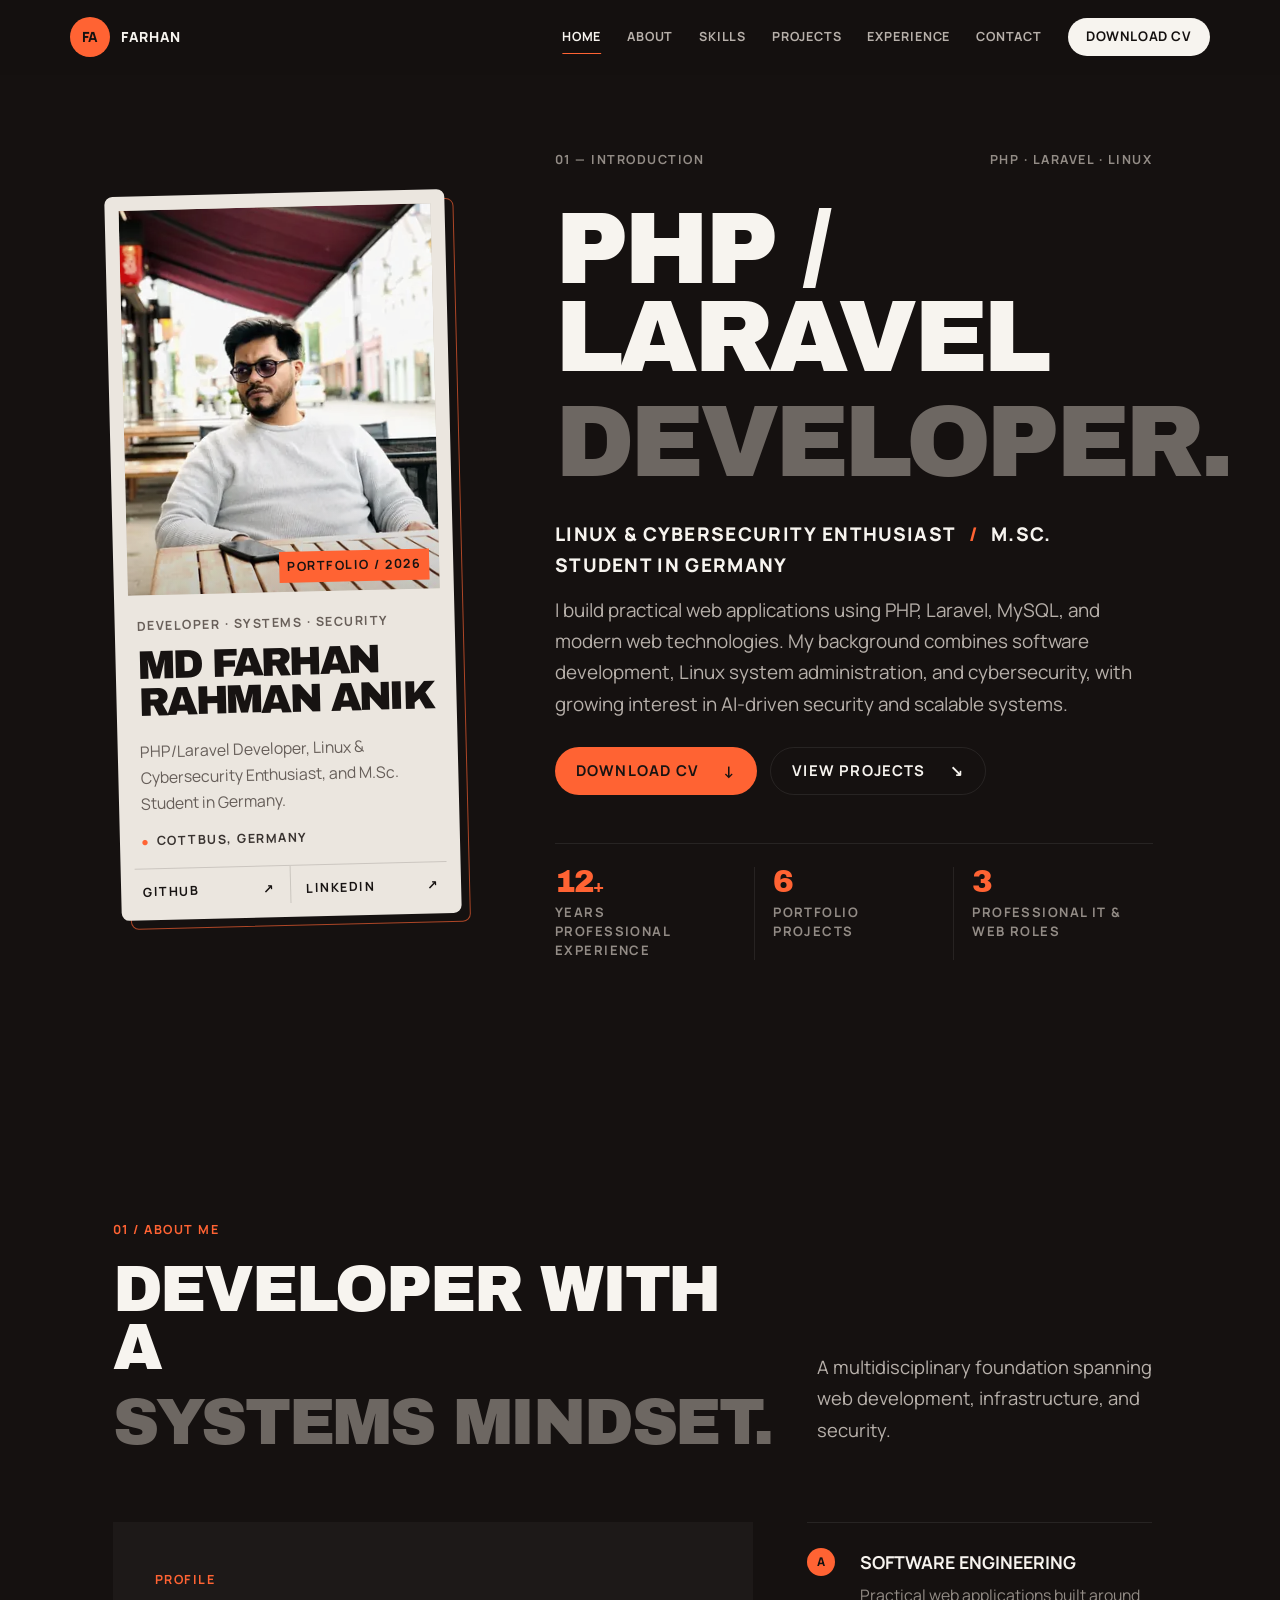
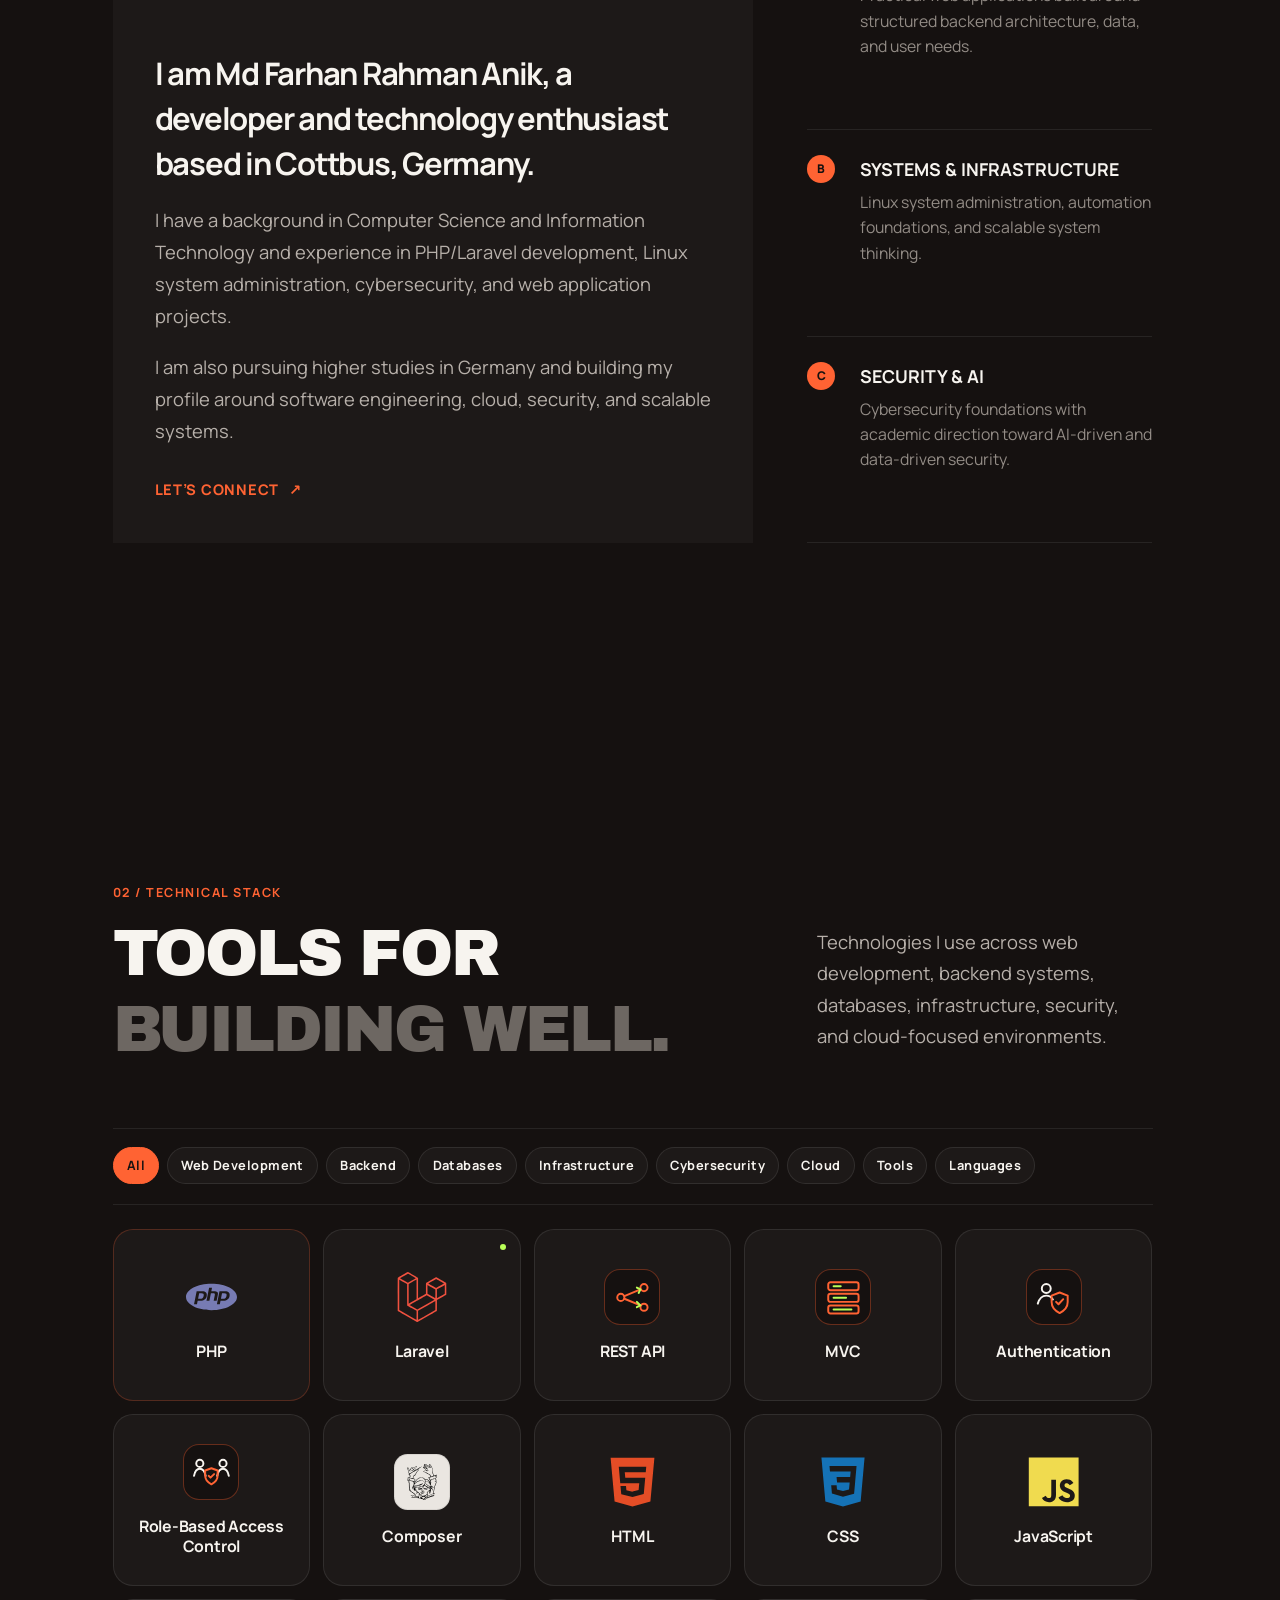
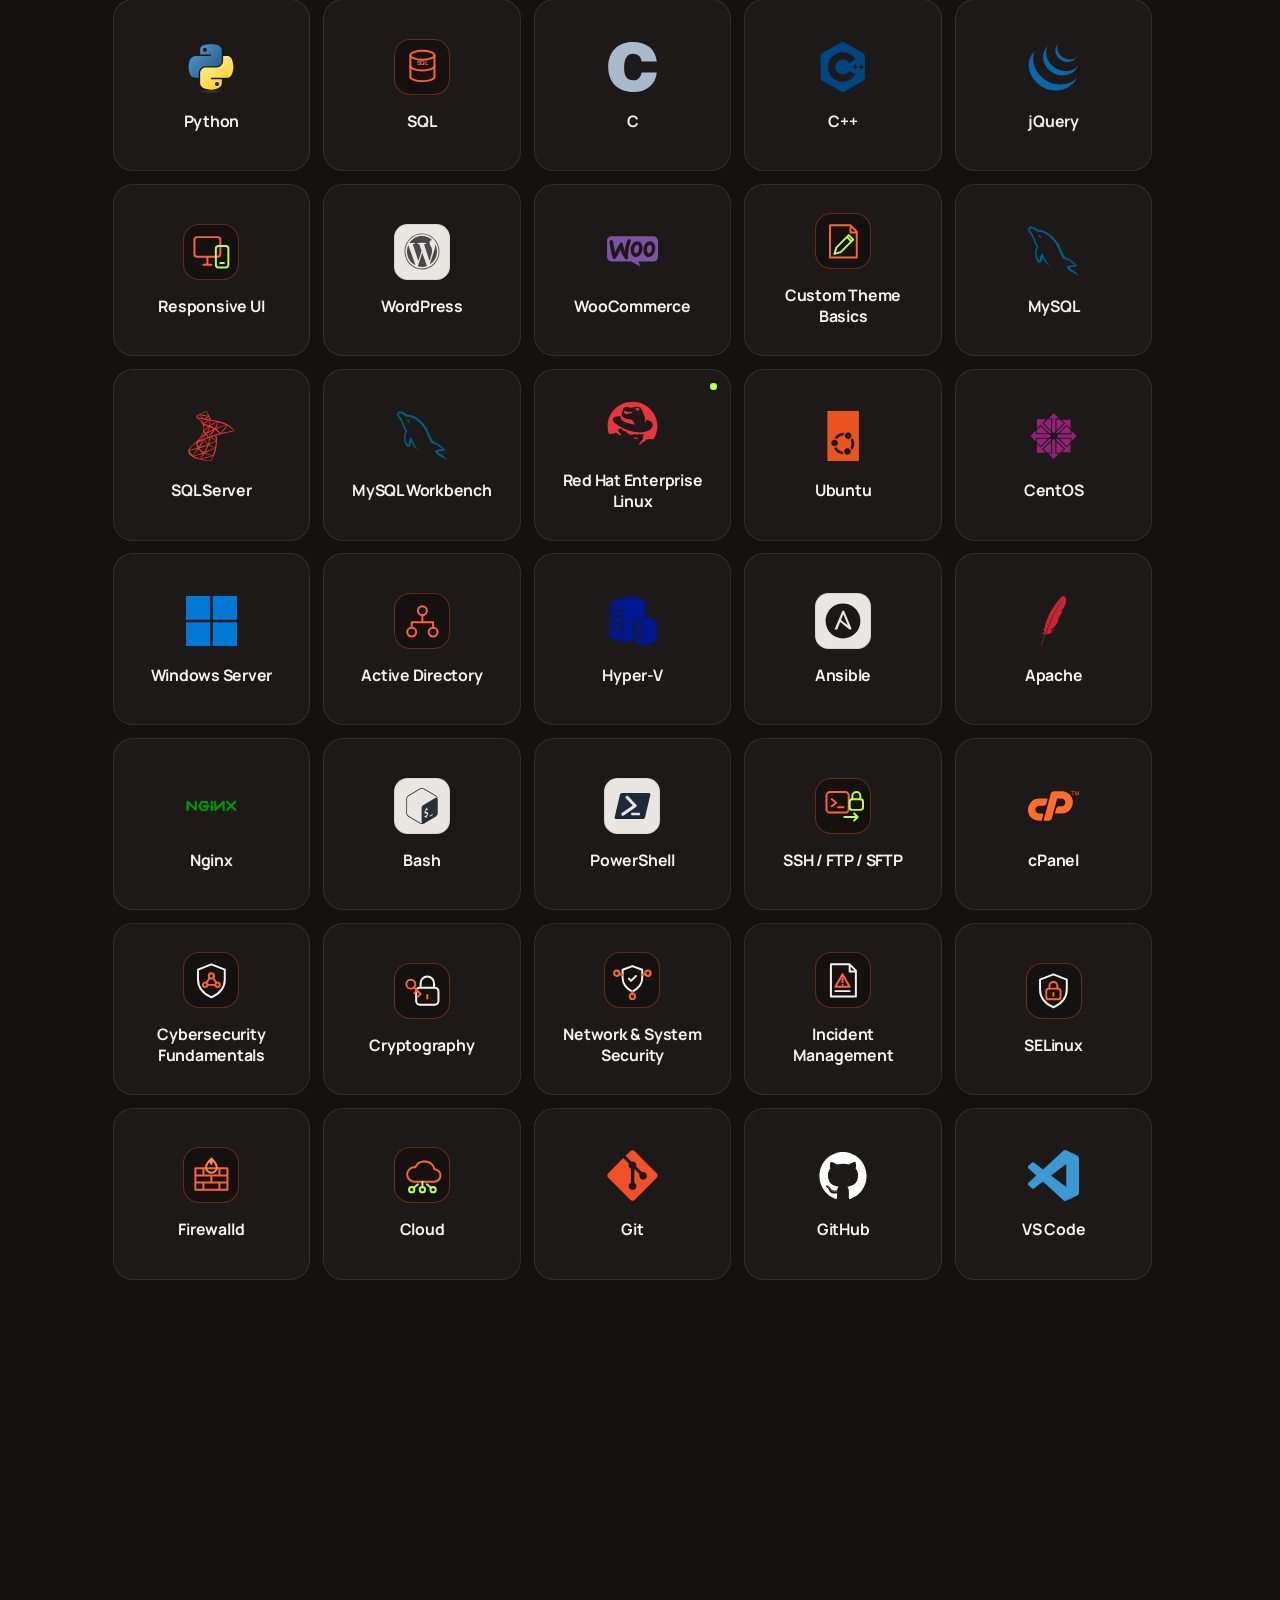
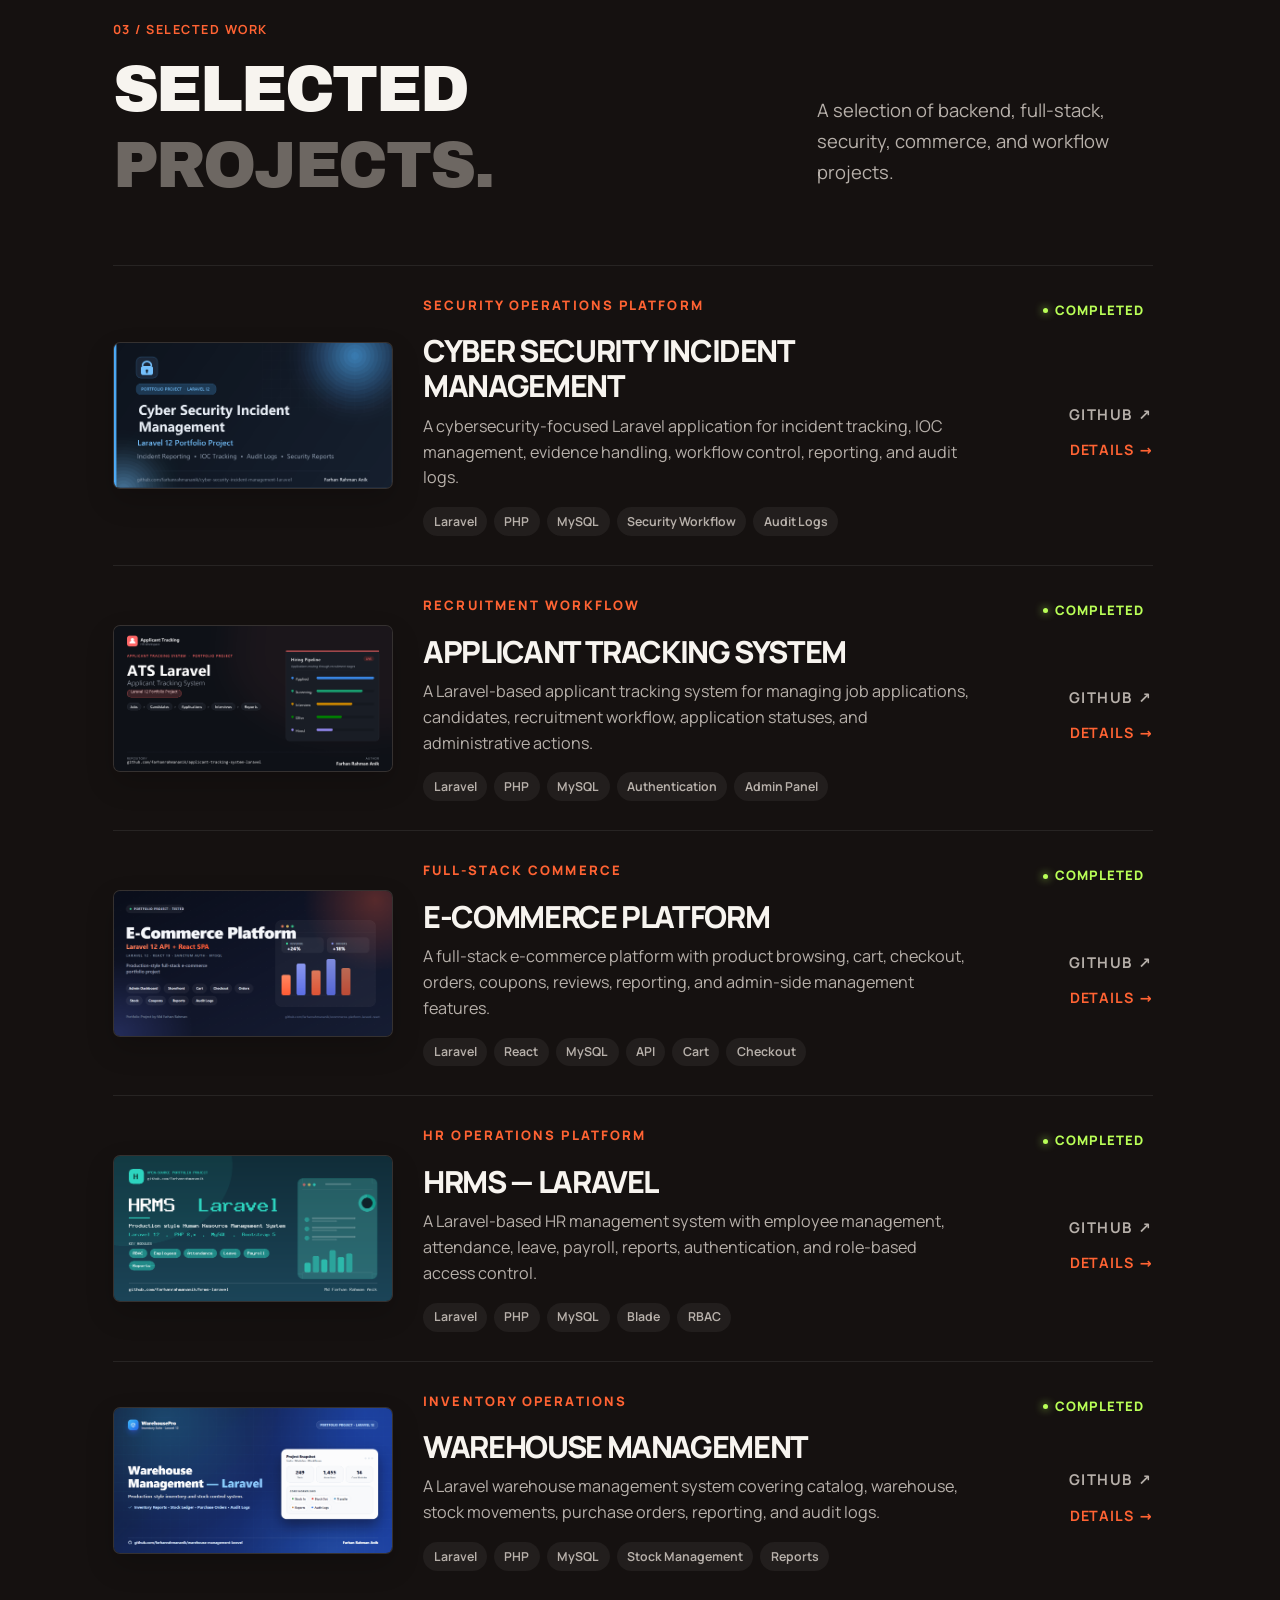
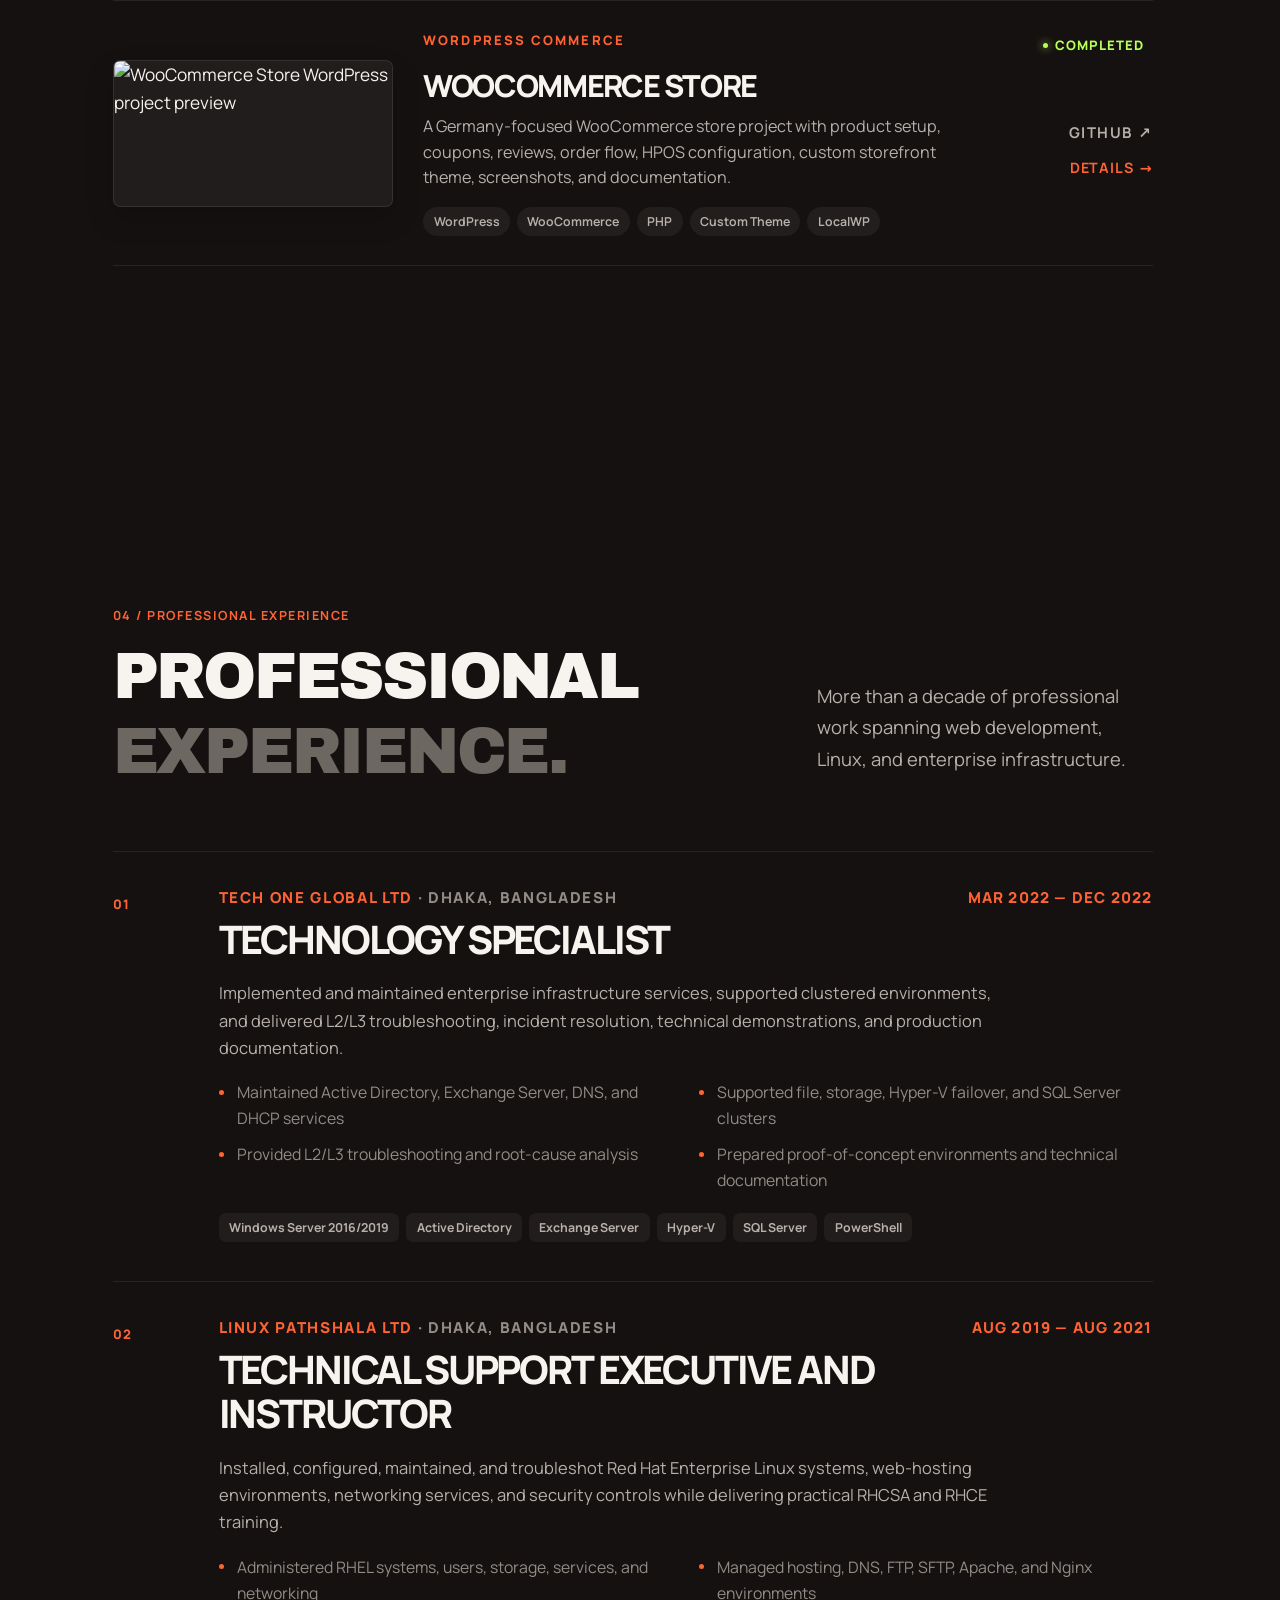
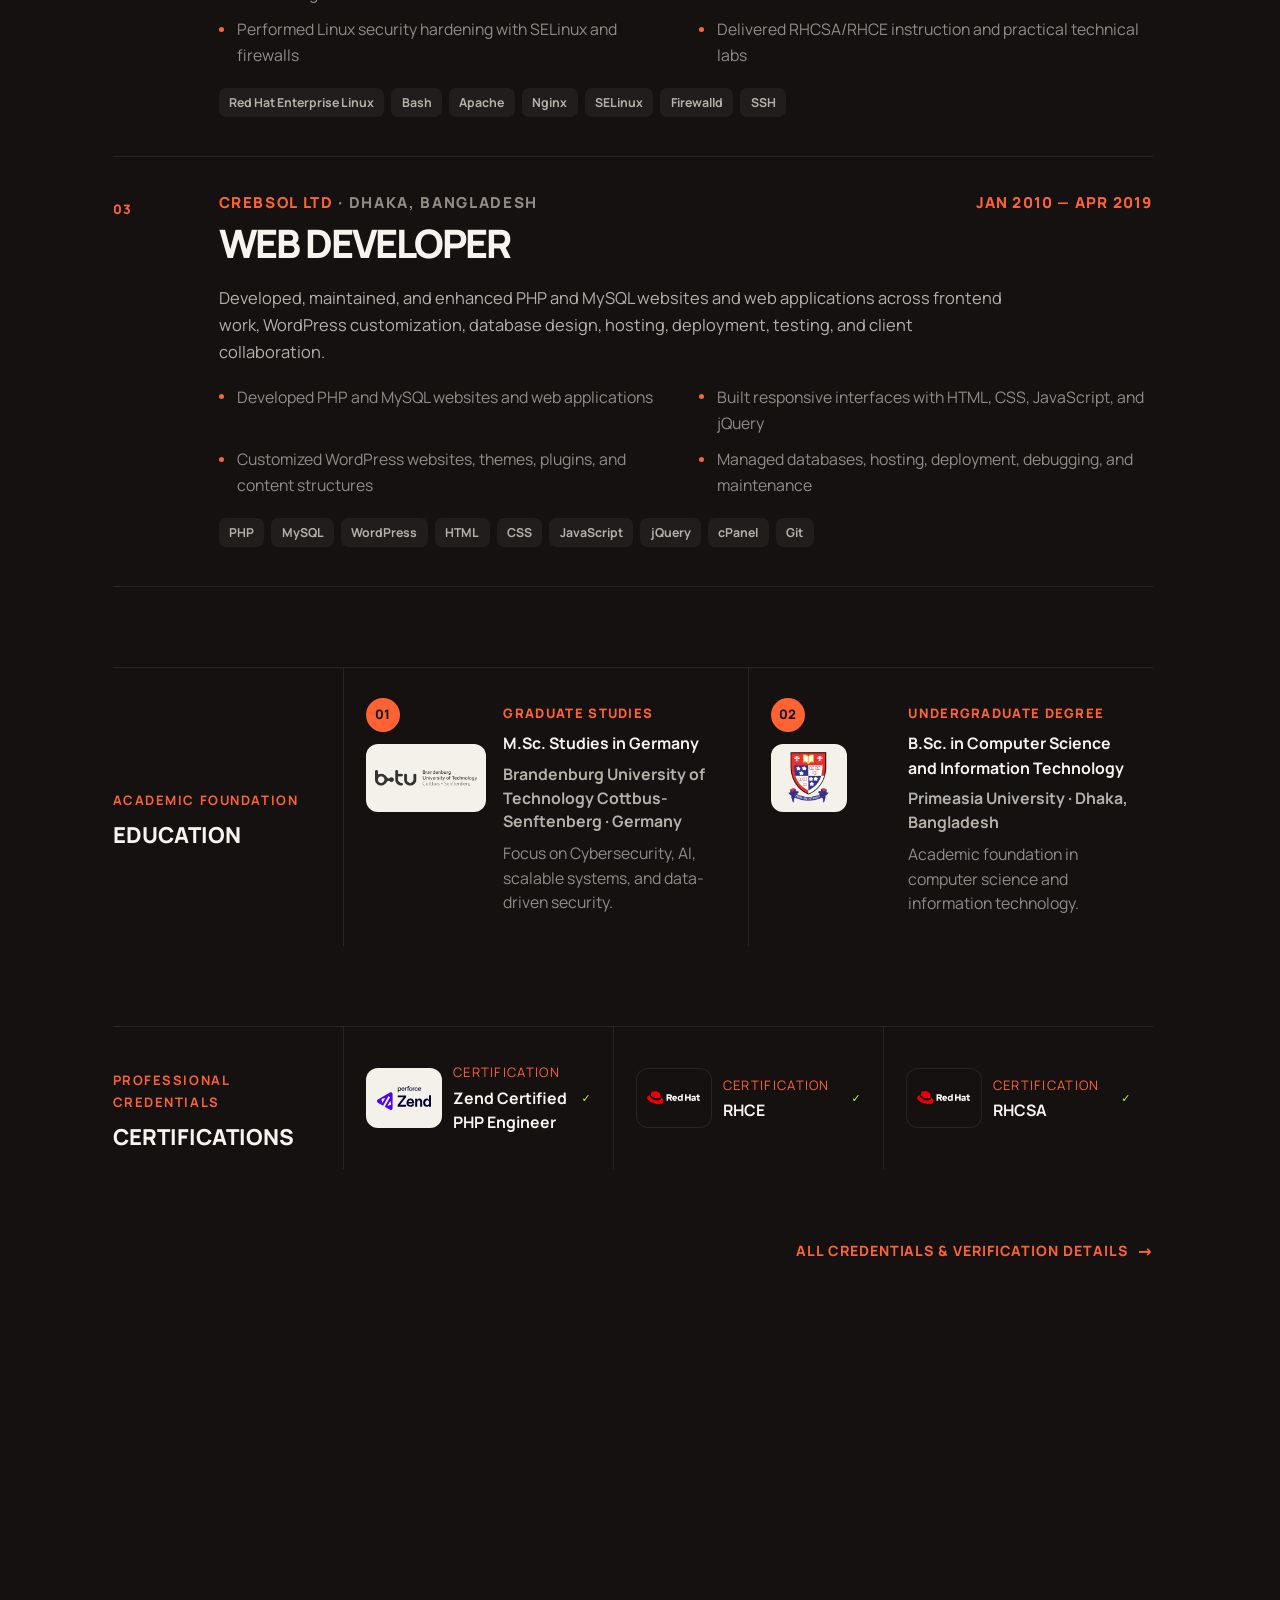
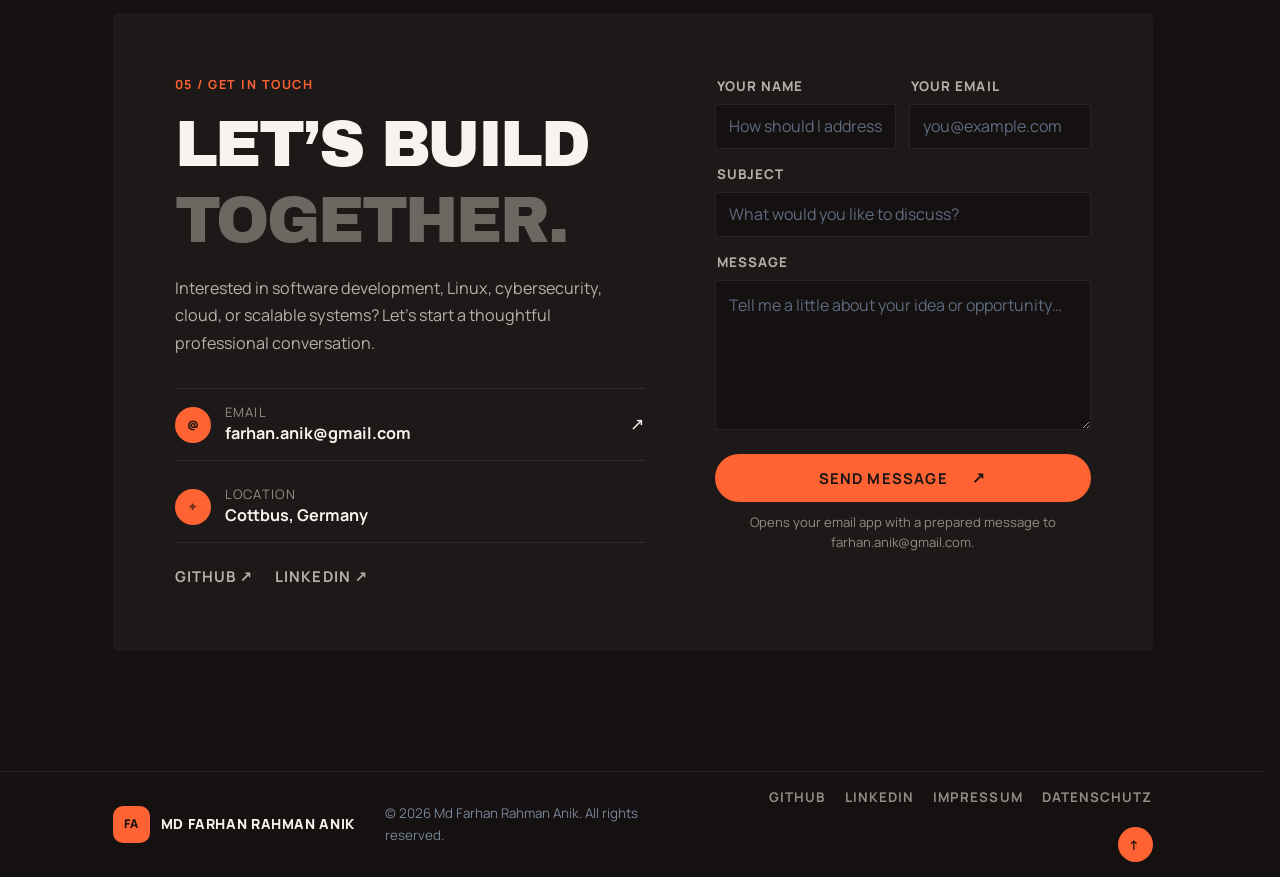
==== commit e7daaaa9: "Optimize mobile rendering performance" ====
--- a/index.html
+++ b/index.html
@@ -9,6 +9,7 @@
   <meta property="og:description" content="PHP/Laravel development, Linux systems, cybersecurity, and scalable web applications.">
   <meta property="og:type" content="website">
   <title>Md Farhan Rahman Anik | PHP/Laravel Developer</title>
+  <link rel="stylesheet" href="styles.min.css">
   <link rel="icon" type="image/svg+xml" href="assets/images/favicon.svg?v=2">
   <link rel="icon" type="image/png" sizes="32x32" href="assets/images/favicon-32x32.png?v=2">
   <link rel="icon" type="image/png" sizes="16x16" href="assets/images/favicon-16x16.png?v=2">
@@ -16,7 +17,6 @@
   <link rel="apple-touch-icon" sizes="180x180" href="assets/images/apple-touch-icon.png?v=2">
   <link rel="preload" href="assets/fonts/archivo-black/archivo-black-latin-400-normal.woff2" as="font" type="font/woff2" crossorigin>
   <link rel="preload" href="assets/fonts/manrope/manrope-latin-wght-normal.woff2" as="font" type="font/woff2" crossorigin>
-  <link rel="stylesheet" href="styles.min.css">
   <script src="script.min.js" defer></script>
 </head>
 <body>
@@ -84,8 +84,8 @@
                 <picture>
                   <source
                     type="image/webp"
-                    srcset="assets/images/profile-560.webp 560w, assets/images/profile-600.webp 600w, assets/images/profile-960.webp 960w"
-                    sizes="(max-width: 600px) 80vw, 321px">
+                    srcset="assets/images/profile-340.webp 340w, assets/images/profile-400.webp 400w, assets/images/profile-600.webp 600w, assets/images/profile-960.webp 960w"
+                    sizes="(max-width: 600px) 45vw, 321px">
                   <img
                     src="assets/images/profile.jpg"
                     alt="Md Farhan Rahman Anik"
--- a/styles.min.css
+++ b/styles.min.css
@@ -1 +1 @@
-@font-face{font-family:"Archivo Black";font-style:normal;font-weight:400;font-display:swap;src:url("assets/fonts/archivo-black/archivo-black-latin-ext-400-normal.woff2") format("woff2");unicode-range:U+0100-02BA,U+02BD-02C5,U+02C7-02CC,U+02CE-02D7,U+02DD-02FF,U+0304,U+0308,U+0329,U+1D00-1DBF,U+1E00-1E9F,U+1EF2-1EFF,U+2020,U+20A0-20AB,U+20AD-20C0,U+2113,U+2C60-2C7F,U+A720-A7FF}@font-face{font-family:"Archivo Black";font-style:normal;font-weight:400;font-display:swap;src:url("assets/fonts/archivo-black/archivo-black-latin-400-normal.woff2") format("woff2");unicode-range:U+0000-00FF,U+0131,U+0152-0153,U+02BB-02BC,U+02C6,U+02DA,U+02DC,U+0304,U+0308,U+0329,U+2000-206F,U+20AC,U+2122,U+2191,U+2193,U+2212,U+2215,U+FEFF,U+FFFD}@font-face{font-family:Manrope;font-style:normal;font-weight:400 800;font-display:swap;src:url("assets/fonts/manrope/manrope-latin-ext-wght-normal.woff2") format("woff2");unicode-range:U+0100-02BA,U+02BD-02C5,U+02C7-02CC,U+02CE-02D7,U+02DD-02FF,U+0304,U+0308,U+0329,U+1D00-1DBF,U+1E00-1E9F,U+1EF2-1EFF,U+2020,U+20A0-20AB,U+20AD-20C0,U+2113,U+2C60-2C7F,U+A720-A7FF}@font-face{font-family:Manrope;font-style:normal;font-weight:400 800;font-display:swap;src:url("assets/fonts/manrope/manrope-latin-wght-normal.woff2") format("woff2");unicode-range:U+0000-00FF,U+0131,U+0152-0153,U+02BB-02BC,U+02C6,U+02DA,U+02DC,U+0304,U+0308,U+0329,U+2000-206F,U+20AC,U+2122,U+2191,U+2193,U+2212,U+2215,U+FEFF,U+FFFD}:root{--bg:#070812;--bg-deep:#05060e;--surface:rgba(20, 23, 42, 0.72);--surface-strong:#111426;--surface-soft:rgba(255, 255, 255, 0.035);--line:rgba(139, 92, 246, 0.2);--line-bright:rgba(79, 140, 255, 0.55);--text:#f5f7ff;--muted:#737b96;--muted-light:#a7aec5;--cyan:#38bdf8;--blue:#4f8cff;--purple:#8b5cf6;--green:#59edbd;--amber:#ffc76b;--gradient:linear-gradient(115deg, var(--purple), var(--blue) 58%, var(--cyan));--shadow:0 26px 80px rgba(0, 0, 0, 0.38);--radius-lg:28px;--radius-md:20px;--radius-sm:12px;--container:min(1180px, calc(100% - 48px));--header-height:82px;color-scheme:dark}*,::after,::before{box-sizing:border-box}html{scroll-behavior:smooth;scroll-padding-top:calc(var(--header-height) + 18px);scrollbar-gutter:stable}body,html{width:100%;max-width:100%;margin:0;overflow-x:clip}body{min-width:0;background:var(--bg);color:var(--text);font-family:Inter,"Segoe UI",Roboto,Helvetica,Arial,sans-serif;font-size:16px;font-synthesis:none;line-height:1.65;-webkit-font-smoothing:antialiased}body.menu-open{overflow-x:clip;overflow-y:hidden}::selection{background:rgba(84,222,253,.24);color:#fff}img{display:block;max-width:100%}a{color:inherit;text-decoration:none}button,input,textarea{font:inherit}a,button{-webkit-tap-highlight-color:transparent}:focus-visible{outline:2px solid var(--cyan);outline-offset:4px}.skip-link{position:fixed;left:20px;top:-100px;z-index:1000;padding:12px 18px;border-radius:10px;background:var(--text);color:var(--bg);font-weight:700;transition:top .2s ease}.skip-link:focus{top:20px}.container{width:var(--container);margin-inline:auto}.section{position:relative;padding:118px 0}.page-background{position:fixed;inset:0;z-index:-2;overflow:hidden;pointer-events:none;background:radial-gradient(circle at 52% -15%,rgba(106,67,201,.2),transparent 38%),linear-gradient(180deg,#0b0d1a 0,var(--bg) 50%,var(--bg-deep) 100%)}.grid-pattern{position:absolute;inset:0;opacity:.32;background-image:linear-gradient(rgba(119,145,199,.042) 1px,transparent 1px),linear-gradient(90deg,rgba(119,145,199,.042) 1px,transparent 1px);background-size:54px 54px;mask-image:linear-gradient(to bottom,#000 0%,transparent 88%)}.glow{position:absolute;border-radius:50%;opacity:.24;filter:blur(100px);animation:drift 16s ease-in-out infinite alternate}.glow-one{width:440px;height:440px;top:8%;right:-180px;background:#3c67ff}.glow-two{width:360px;height:360px;top:48%;left:-190px;background:#6b2ee8;animation-delay:-5s}.glow-three{width:280px;height:280px;bottom:3%;right:12%;background:#08bcd9;animation-delay:-9s}@keyframes drift{to{transform:translate3d(35px,-30px,0) scale(1.08)}}.site-header{position:fixed;inset:0 0 auto;z-index:100;width:100%;max-width:100%;border-bottom:1px solid transparent;transition:background .3s ease,border-color .3s ease,box-shadow .3s ease}.site-header.scrolled{border-color:var(--line);background:rgba(6,9,20,.78);box-shadow:0 12px 40px rgba(0,0,0,.2);backdrop-filter:blur(20px);-webkit-backdrop-filter:blur(20px)}.navbar{min-height:var(--header-height);display:flex;align-items:center;justify-content:space-between}.brand{display:inline-flex;align-items:center;gap:12px;flex-shrink:0}.brand-mark{width:42px;height:42px;display:grid;place-items:center;border:1px solid rgba(110,212,255,.42);border-radius:12px;background:linear-gradient(145deg,rgba(84,222,253,.18),rgba(165,109,255,.13));box-shadow:inset 0 0 20px rgba(84,222,253,.06),0 0 28px rgba(55,128,255,.12);color:#e9fbff;font-size:14px;font-weight:800;letter-spacing:-.04em}.brand-copy{display:flex;flex-direction:column;line-height:1.25}.brand-copy strong{font-size:14px;letter-spacing:.01em}.brand-copy small{margin-top:2px;color:var(--muted);font-size:10px;letter-spacing:.13em;text-transform:uppercase}.nav-menu{display:flex;align-items:center;gap:clamp(16px,2.2vw,30px)}.nav-link{position:relative;padding:10px 0;color:var(--muted-light);font-size:13px;font-weight:600;transition:color .25s ease}.nav-link::after{content:"";position:absolute;left:50%;bottom:2px;width:0;height:2px;border-radius:10px;background:var(--gradient);transform:translateX(-50%);transition:width .25s ease}.nav-link.active,.nav-link:hover{color:var(--text)}.nav-link.active::after{width:18px}.nav-cta{padding:10px 16px;border:1px solid rgba(84,222,253,.28);border-radius:10px;background:rgba(84,222,253,.055);color:#dffaff;font-size:12px;font-weight:700;transition:border-color .25s ease,background .25s ease,box-shadow .25s ease}.nav-cta:hover{border-color:rgba(84,222,253,.55);background:rgba(84,222,253,.1);box-shadow:0 0 28px rgba(84,222,253,.12)}.menu-toggle{display:none;width:44px;height:44px;padding:11px;border:1px solid var(--line);border-radius:12px;background:var(--surface-soft);cursor:pointer}.menu-toggle span{display:block;width:100%;height:2px;margin:4px 0;border-radius:5px;background:var(--text);transition:transform .25s ease,opacity .25s ease}.hero{min-height:100vh;padding-top:calc(var(--header-height) + 82px);padding-bottom:48px;display:flex;flex-direction:column;justify-content:center}.hero-layout{display:grid;grid-template-columns:minmax(0,1.1fr) minmax(380px,0.9fr);align-items:center;gap:80px}.hero-content{position:relative;z-index:2;animation:hero-enter .8s cubic-bezier(.2,.75,.25,1) both}@keyframes hero-enter{from{opacity:0;transform:translateY(22px)}}.eyebrow{margin:0 0 17px;color:var(--cyan);font-size:11px;font-weight:800;letter-spacing:.2em;text-transform:uppercase}.hero-eyebrow{width:fit-content;display:flex;align-items:center;gap:9px;padding:8px 12px;border:1px solid rgba(84,222,253,.19);border-radius:999px;background:rgba(84,222,253,.045);color:var(--muted-light);letter-spacing:.1em}.status-dot{width:7px;height:7px;border-radius:50%;background:var(--cyan);box-shadow:0 0 0 5px rgba(56,189,248,.08),0 0 14px rgba(56,189,248,.55)}.hero-kicker{margin:26px 0 2px;color:var(--muted-light);font-size:clamp(17px, 1.8vw, 23px);font-weight:500}.hero h1{margin:0;max-width:750px;font-size:clamp(54px, 6.6vw, 92px);font-weight:800;letter-spacing:-.065em;line-height:.93}.contact-copy h2 span,.hero h1 span,.section-heading h2 span{background:var(--gradient);background-clip:text;-webkit-background-clip:text;color:transparent}.hero-headline{max-width:720px;margin:27px 0 17px;color:#dbe4f4;font-size:clamp(14px, 1.35vw, 17px);font-weight:650;letter-spacing:.01em}.hero-headline i{display:inline-block;width:4px;height:4px;margin:0 8px 3px;border-radius:50%;background:var(--cyan);box-shadow:0 0 10px var(--cyan)}.hero-intro{max-width:670px;margin:0;color:var(--muted);font-size:15px;line-height:1.82}.hero-actions{display:flex;flex-wrap:wrap;gap:13px;margin-top:31px}.button{min-height:51px;padding:0 21px;display:inline-flex;align-items:center;justify-content:center;gap:22px;border:0;border-radius:13px;cursor:pointer;font-size:13px;font-weight:750;transition:transform .25s ease,box-shadow .25s ease,border-color .25s ease,background .25s ease}.button:hover{transform:translateY(-3px)}.button-primary{position:relative;overflow:hidden;background:var(--gradient);color:#06101e;box-shadow:0 13px 35px rgba(67,137,255,.24)}.button-primary::before{content:"";position:absolute;inset:0;background:linear-gradient(100deg,transparent 30%,rgba(255,255,255,.46),transparent 68%);transform:translateX(-120%);transition:transform .65s ease}.button-primary:hover{box-shadow:0 17px 44px rgba(67,137,255,.36)}.button-primary:hover::before{transform:translateX(120%)}.button-primary>*{position:relative}.button-secondary{border:1px solid var(--line);background:rgba(255,255,255,.035);color:var(--text);backdrop-filter:blur(8px)}.button-secondary:hover{border-color:rgba(84,222,253,.32);background:rgba(84,222,253,.06);box-shadow:0 12px 35px rgba(0,0,0,.2)}.button-arrow{font-size:16px;line-height:1}.hero-socials{display:flex;align-items:center;flex-wrap:wrap;gap:15px;margin-top:31px;color:#738198;font-size:11px;font-weight:700;letter-spacing:.08em;text-transform:uppercase}.social-line{width:38px;height:1px;background:var(--line)}.hero-socials a{display:inline-flex;align-items:center;gap:7px;color:var(--muted-light);transition:color .2s ease,transform .2s ease}.hero-socials a:hover{color:var(--cyan);transform:translateY(-1px)}.social-icon{width:24px;height:24px;display:grid;place-items:center;border:1px solid var(--line);border-radius:7px;color:var(--text);font-size:8px;letter-spacing:0;text-transform:none}.hero-visual{position:relative;width:min(100%,470px);aspect-ratio:1/1.13;justify-self:center;animation:visual-enter .9s .12s cubic-bezier(.2,.75,.25,1) both}@keyframes visual-enter{from{opacity:0;transform:translateY(25px) scale(.97)}}.hero-visual::before{content:"";position:absolute;inset:14% 4% 8%;border-radius:50%;background:radial-gradient(circle,rgba(69,119,255,.27),transparent 67%);filter:blur(18px)}.portrait-frame{position:absolute;inset:8% 12% 7%;padding:2px;border-radius:42% 42% 28% 28%/32% 32% 22% 22%;background:linear-gradient(150deg,var(--cyan),rgba(99,121,255,.65) 45%,var(--purple),rgba(84,222,253,.2));box-shadow:0 35px 90px rgba(0,0,0,.43),0 0 70px rgba(76,113,255,.17);transform:rotate(2deg)}.portrait-inner{width:100%;height:100%;padding:10px;overflow:hidden;border-radius:inherit;background:#0a0e1b}.portrait-inner img{width:100%;height:100%;border-radius:calc(42% - 7px) calc(42% - 7px) calc(28% - 7px) calc(28% - 7px)/calc(32% - 7px) calc(32% - 7px) calc(22% - 7px) calc(22% - 7px);object-fit:cover;object-position:center 18%;filter:saturate(.88) contrast(1.04);transform:rotate(-2deg) scale(1.035)}.portrait-orbit{position:absolute;border:1px solid rgba(113,146,212,.15);border-radius:50%}.orbit-one{inset:3% 1% 0;transform:rotate(-12deg)}.orbit-two{inset:12% -4% 6%;border-style:dashed;transform:rotate(21deg);animation:orbit-rotate 40s linear infinite}@keyframes orbit-rotate{to{transform:rotate(381deg)}}.floating-card{position:absolute;z-index:3;display:flex;align-items:center;gap:10px;padding:11px 14px 11px 10px;border:1px solid rgba(146,169,215,.2);border-radius:14px;background:rgba(12,18,34,.78);box-shadow:0 18px 45px rgba(0,0,0,.32);backdrop-filter:blur(14px);animation:float-card 4s ease-in-out infinite}.floating-card span:last-child{display:flex;flex-direction:column;line-height:1.3}.floating-card small{color:var(--muted);font-size:8px;letter-spacing:.1em;text-transform:uppercase}.floating-card strong{margin-top:2px;font-size:11px}.floating-icon{width:31px;height:31px;display:grid;place-items:center;border-radius:9px;background:linear-gradient(145deg,rgba(84,222,253,.17),rgba(90,132,255,.1));color:var(--cyan);font-size:11px;font-weight:800}.card-code{left:-3%;top:26%}.card-system{right:-5%;bottom:18%;animation-delay:-2s}@keyframes float-card{50%{transform:translateY(-7px)}}.tech-orbit{position:absolute;z-index:3;width:42px;height:42px;display:grid;place-items:center;border:1px solid rgba(138,165,218,.18);border-radius:50%;background:rgba(10,15,29,.72);box-shadow:0 9px 28px rgba(0,0,0,.3);color:var(--muted-light);font-size:7px;font-weight:850;letter-spacing:.04em;backdrop-filter:blur(8px)}.tech-php{top:8%;right:7%}.tech-linux{left:3%;bottom:8%}.tech-sec{top:3%;left:15%}.hero-proof{margin-top:74px;padding:26px 0 0;display:grid;grid-template-columns:repeat(3,1fr);border-top:1px solid var(--line)}.hero-proof>div{display:flex;align-items:center;gap:18px;padding:0 36px;border-left:1px solid var(--line)}.hero-proof>div:first-child{padding-left:0;border-left:0}.hero-proof strong{min-width:64px;background:var(--gradient);background-clip:text;-webkit-background-clip:text;color:transparent;font-size:clamp(34px, 3.6vw, 50px);font-weight:800;letter-spacing:-.06em;line-height:1}.hero-proof strong span{font-size:.55em}.hero-proof small{color:var(--muted);font-size:9px;font-weight:700;letter-spacing:.12em;line-height:1.55;text-transform:uppercase}.section-heading{margin-bottom:52px;display:flex;align-items:end;justify-content:space-between;gap:40px}.contact-copy h2,.section-heading h2{margin:0;font-size:clamp(37px, 4.6vw, 62px);font-weight:770;letter-spacing:-.052em;line-height:1.05}.section-lead{max-width:370px;margin:0 0 6px;color:var(--muted);font-size:14px}.contact-shell,.glass-card,.project-card,.skill-card{border:1px solid var(--line);background:linear-gradient(145deg,rgba(18,26,47,.72),rgba(10,15,29,.62));box-shadow:var(--shadow);backdrop-filter:blur(15px);-webkit-backdrop-filter:blur(15px)}.about{overflow:hidden}.about::before,.contact::before,.projects::before{content:"";position:absolute;inset:0;z-index:-1;background:linear-gradient(180deg,transparent,rgba(14,23,45,.45),transparent);pointer-events:none}.about-grid{display:grid;grid-template-columns:minmax(0,1.05fr) minmax(0,0.95fr);gap:22px}.about-story{position:relative;padding:42px;border-radius:var(--radius-lg);overflow:hidden}.about-story::after{content:"“";position:absolute;right:25px;top:-22px;color:rgba(84,222,253,.06);font-family:Georgia,serif;font-size:170px;line-height:1}.card-label{display:inline-block;margin-bottom:42px;color:var(--cyan);font-size:10px;font-weight:800;letter-spacing:.18em;text-transform:uppercase}.about-story p{position:relative;z-index:1;max-width:680px;margin:0 0 18px;color:var(--muted)}.about-story .about-intro{color:var(--muted-light);font-size:clamp(21px, 2.25vw, 28px);font-weight:450;letter-spacing:-.025em;line-height:1.45}.about-story strong{color:var(--text);font-weight:700}.text-link{width:fit-content;margin-top:30px;display:flex;align-items:center;gap:10px;color:var(--cyan);font-size:12px;font-weight:750;letter-spacing:.05em;text-transform:uppercase}.text-link span{transition:transform .2s ease}.text-link:hover span{transform:translate(3px,-3px)}.about-focus{display:grid;gap:15px}.focus-card{position:relative;padding:29px 28px;display:grid;grid-template-columns:44px 1fr;gap:18px;border:1px solid var(--line);border-radius:var(--radius-md);background:rgba(12,18,34,.55);overflow:hidden;transition:transform .3s ease,border-color .3s ease,background .3s ease}.focus-card::before{content:"";position:absolute;inset:0 auto 0 0;width:2px;background:var(--gradient);transform:scaleY(0);transition:transform .3s ease}.focus-card:hover{transform:translateX(5px);border-color:rgba(84,222,253,.24);background:rgba(16,24,45,.75)}.focus-card:hover::before{transform:scaleY(1)}.focus-index{width:42px;height:42px;display:grid;place-items:center;border:1px solid rgba(84,222,253,.18);border-radius:12px;background:rgba(84,222,253,.055);color:var(--cyan);font-size:12px;font-weight:800}.focus-card h3{margin:0 0 6px;font-size:16px}.focus-card p{margin:0;color:var(--muted);font-size:13px;line-height:1.65}.skills-grid{display:grid;grid-template-columns:repeat(3,1fr);gap:18px}.skill-card{position:relative;min-height:320px;padding:30px;border-radius:var(--radius-md);overflow:hidden;transition:transform .3s ease,border-color .3s ease,box-shadow .3s ease}.skill-card::after{content:"";position:absolute;width:150px;height:150px;right:-80px;top:-80px;border-radius:50%;background:rgba(84,222,253,.07);filter:blur(25px);transition:transform .3s ease}.skill-card:hover{transform:translateY(-7px);border-color:rgba(84,222,253,.28);box-shadow:0 28px 70px rgba(0,0,0,.4),0 0 35px rgba(84,222,253,.06)}.skill-card:hover::after{transform:scale(1.25)}.skill-card-featured{background:linear-gradient(145deg,rgba(22,43,68,.82),rgba(13,20,39,.75));border-color:rgba(84,222,253,.2)}.skill-card-top{position:relative;z-index:1;display:flex;align-items:center;justify-content:space-between}.skill-symbol{width:46px;height:46px;display:grid;place-items:center;border:1px solid rgba(84,222,253,.22);border-radius:13px;background:linear-gradient(145deg,rgba(84,222,253,.12),rgba(90,132,255,.05));color:var(--cyan);font-size:13px;font-weight:800}.skill-number{color:#59677e;font-size:10px;font-weight:800}.skill-card h3{position:relative;z-index:1;margin:25px 0 7px;font-size:18px;letter-spacing:-.02em}.skill-card>p{position:relative;z-index:1;margin:0 0 24px;color:var(--muted);font-size:12px}.project-tags,.tag-list{position:relative;z-index:1;display:flex;flex-wrap:wrap;gap:7px}.project-tags span,.tag-list span{padding:6px 9px;border:1px solid rgba(141,167,215,.13);border-radius:7px;background:rgba(255,255,255,.028);color:var(--muted-light);font-size:9px;font-weight:650;line-height:1.2}.projects-grid{display:grid;grid-template-columns:repeat(2,1fr);gap:20px}.project-card{position:relative;min-height:570px;padding:34px;display:flex;flex-direction:column;border-radius:var(--radius-lg);overflow:hidden;transition:transform .32s cubic-bezier(.2, .7, .25, 1),border-color .3s ease,box-shadow .3s ease}.project-card::before{content:"";position:absolute;inset:0;background:radial-gradient(circle at 100% 0,rgba(88,129,255,.12),transparent 35%),linear-gradient(135deg,transparent 70%,rgba(84,222,253,.035));opacity:0;transition:opacity .3s ease}.project-card:hover{transform:translateY(-9px);border-color:rgba(84,222,253,.28);box-shadow:0 35px 85px rgba(0,0,0,.43),0 0 0 1px rgba(84,222,253,.04)}.project-card:hover::before{opacity:1}.project-featured{border-color:rgba(84,222,253,.23);background:linear-gradient(145deg,rgba(18,39,59,.88),rgba(10,17,33,.72))}.project-topline{position:relative;z-index:1;display:flex;justify-content:space-between;align-items:center}.project-index{color:#5c6b83;font-size:10px;font-weight:800;letter-spacing:.12em}.status{display:inline-flex;align-items:center;gap:7px;padding:6px 10px;border-radius:999px;font-size:8px;font-weight:800;letter-spacing:.09em;text-transform:uppercase}.status i{width:5px;height:5px;border-radius:50%;background:currentColor;box-shadow:0 0 9px currentColor}.status-complete{border:1px solid rgba(89,237,189,.18);background:rgba(89,237,189,.055);color:var(--green)}.status-progress{border:1px solid rgba(255,199,107,.2);background:rgba(255,199,107,.06);color:var(--amber)}.project-icon{position:relative;z-index:1;width:100%;height:132px;margin-top:31px;display:grid;place-items:center;border:1px solid rgba(84,222,253,.22);border-radius:19px;background:linear-gradient(rgba(139,92,246,.06) 1px,transparent 1px),linear-gradient(90deg,rgba(139,92,246,.06) 1px,transparent 1px),radial-gradient(circle at 50% 115%,rgba(79,140,255,.3),transparent 58%),linear-gradient(145deg,rgba(139,92,246,.13),rgba(16,20,39,.85));background-size:22px 22px,22px 22px,auto,auto;box-shadow:inset 0 0 45px rgba(56,189,248,.04);color:#c9d8ff;font-size:30px;font-weight:850;letter-spacing:-.06em;overflow:hidden}.project-icon::before{content:"";position:absolute;width:84px;height:84px;border:1px solid rgba(56,189,248,.22);border-radius:50%;box-shadow:0 0 45px rgba(79,140,255,.18)}.project-icon::after{content:attr(data-label);position:absolute;right:13px;bottom:10px;color:rgba(199,208,232,.52);font-size:7px;font-weight:800;letter-spacing:.14em}.project-type{position:relative;z-index:1;margin:24px 0 4px;color:var(--cyan);font-size:9px;font-weight:800;letter-spacing:.13em;text-transform:uppercase}.project-card h3{position:relative;z-index:1;margin:0 0 12px;font-size:clamp(21px, 2.15vw, 27px);letter-spacing:-.035em;line-height:1.25}.project-description{position:relative;z-index:1;margin:0 0 21px;color:var(--muted);font-size:12px;line-height:1.75}.project-tags{margin-bottom:26px}.project-actions{position:relative;z-index:1;margin-top:auto;padding-top:19px;display:flex;flex-wrap:wrap;align-items:center;gap:18px;border-top:1px solid var(--line)}.project-actions a{display:inline-flex;align-items:center;gap:6px;color:var(--muted-light);font-size:10px;font-weight:700;transition:color .2s ease,transform .2s ease}.project-actions a:last-child{margin-left:auto;color:var(--cyan)}.project-actions a:hover{color:var(--cyan);transform:translateY(-2px)}.experience-timeline{position:relative;display:grid;gap:22px}.experience-timeline::before{content:"";position:absolute;left:34px;top:34px;bottom:34px;width:1px;background:linear-gradient(var(--purple),var(--blue),rgba(56,189,248,.15))}.experience-role{position:relative;display:grid;grid-template-columns:70px 1fr;gap:26px}.role-marker{position:relative;z-index:2;width:70px;height:70px;display:grid;place-items:center;border:1px solid rgba(139,92,246,.36);border-radius:22px;background:#0b0d1a;box-shadow:0 0 0 8px rgba(7,8,18,.94),0 12px 35px rgba(0,0,0,.28)}.role-marker::before{content:"";position:absolute;inset:8px;border-radius:15px;background:linear-gradient(145deg,rgba(139,92,246,.18),rgba(79,140,255,.08))}.role-marker span{position:relative;color:#c6b6ff;font-size:11px;font-weight:800;letter-spacing:.08em}.role-card{position:relative;padding:34px;border:1px solid var(--line);border-radius:var(--radius-lg);background:radial-gradient(circle at 100% 0,rgba(139,92,246,.09),transparent 35%),linear-gradient(145deg,rgba(17,20,38,.9),rgba(10,12,25,.74));box-shadow:0 24px 70px rgba(0,0,0,.28);overflow:hidden;transition:transform .3s ease,border-color .3s ease,box-shadow .3s ease}.role-card::before{content:"";position:absolute;left:0;top:32px;bottom:32px;width:2px;border-radius:10px;background:var(--gradient);opacity:.6}.experience-role:hover .role-card{transform:translateY(-5px);border-color:var(--line-bright);box-shadow:0 30px 78px rgba(0,0,0,.36),0 0 38px rgba(79,140,255,.06)}.role-heading{display:flex;align-items:flex-start;justify-content:space-between;gap:28px}.role-company{margin:0 0 7px;color:var(--cyan);font-size:10px;font-weight:800;letter-spacing:.11em;text-transform:uppercase}.role-company span{color:var(--muted)}.role-heading h3{margin:0;font-size:clamp(22px, 2.7vw, 34px);letter-spacing:-.04em;line-height:1.18}.role-heading time{flex:0 0 auto;padding:9px 12px;border:1px solid rgba(79,140,255,.24);border-radius:999px;background:rgba(79,140,255,.055);color:#b9cbff;font-size:9px;font-weight:800;letter-spacing:.08em;white-space:nowrap;text-transform:uppercase}.role-summary{max-width:920px;margin:20px 0;color:var(--muted-light);font-size:13px;line-height:1.75}.role-highlights{margin:0 0 23px;padding:0;display:grid;grid-template-columns:repeat(2,minmax(0,1fr));gap:10px 26px;list-style:none}.role-highlights li{position:relative;padding-left:18px;color:var(--muted);font-size:11px;line-height:1.6}.role-highlights li::before{content:"";position:absolute;left:0;top:.68em;width:6px;height:6px;border-radius:2px;background:linear-gradient(135deg,var(--purple),var(--blue));box-shadow:0 0 9px rgba(79,140,255,.42)}.role-tags{display:flex;flex-wrap:wrap;gap:7px}.role-tags span{padding:6px 9px;border:1px solid rgba(139,92,246,.16);border-radius:7px;background:rgba(139,92,246,.045);color:var(--muted-light);font-size:8px;font-weight:700}.education-panel{margin-top:62px;padding:34px;display:grid;grid-template-columns:0.65fr 2.35fr;align-items:center;gap:28px;border:1px solid var(--line);border-radius:var(--radius-lg);background:rgba(11,13,26,.68)}.education-heading .eyebrow{margin-bottom:6px}.education-heading h3{margin:0;font-size:24px}.education-grid{display:grid;grid-template-columns:repeat(2,minmax(0,1fr));gap:12px}.education-grid article{min-height:128px;padding:19px;display:flex;align-items:flex-start;gap:15px;border:1px solid var(--line);border-radius:16px;background:rgba(255,255,255,.025);transition:border-color .25s ease,transform .25s ease}.education-grid article:hover{transform:translateY(-3px);border-color:rgba(79,140,255,.36)}.education-index{width:34px;height:34px;flex:0 0 auto;display:grid;place-items:center;border-radius:10px;background:rgba(79,140,255,.08);color:#aabfff;font-size:8px;font-weight:800}.education-grid small{color:var(--cyan);font-size:8px;font-weight:800;letter-spacing:.1em;text-transform:uppercase}.education-grid h4{margin:5px 0 7px;font-size:13px;line-height:1.45}.education-grid p{margin:0;color:var(--muted);font-size:10px}.certifications{margin-top:21px;padding:30px 34px;display:grid;grid-template-columns:0.65fr 2.35fr;align-items:center;gap:28px;border:1px solid var(--line);border-radius:var(--radius-lg);background:rgba(11,17,32,.6)}.cert-heading .eyebrow{margin-bottom:6px}.cert-heading h3{margin:0;font-size:24px}.cert-grid{display:grid;grid-template-columns:repeat(3,1fr);gap:10px}.cert-card{min-height:82px;padding:14px;display:flex;align-items:center;gap:11px;border:1px solid var(--line);border-radius:14px;background:rgba(255,255,255,.025)}.cert-seal{width:38px;height:38px;flex:0 0 auto;display:grid;place-items:center;border-radius:50%;background:linear-gradient(145deg,rgba(84,222,253,.15),rgba(90,132,255,.07));color:var(--cyan);font-size:9px;font-weight:850}.cert-card div{min-width:0;line-height:1.3}.cert-card small{color:var(--muted);font-size:7px;letter-spacing:.1em;text-transform:uppercase}.cert-card h4{margin:3px 0 0;font-size:10px}.cert-check{margin-left:auto;color:var(--green);font-size:11px}.contact{padding-bottom:95px}.contact-shell{position:relative;padding:55px;display:grid;grid-template-columns:0.9fr 1.1fr;gap:65px;border-color:rgba(84,222,253,.18);border-radius:32px;overflow:hidden}.contact-shell::before{content:"";position:absolute;width:360px;height:360px;left:-140px;bottom:-200px;border-radius:50%;background:rgba(72,97,255,.15);filter:blur(70px)}.contact-copy{position:relative;z-index:1}.contact-copy>p:not(.eyebrow){max-width:465px;margin:25px 0 31px;color:var(--muted);font-size:13px}.contact-details{display:grid;gap:10px}.contact-details>a,.contact-details>div{min-height:65px;padding:11px 14px;display:grid;grid-template-columns:38px 1fr auto;align-items:center;gap:12px;border:1px solid var(--line);border-radius:14px;background:rgba(255,255,255,.025)}.contact-details>a{transition:border-color .2s ease,background .2s ease}.contact-details>a:hover{border-color:rgba(84,222,253,.25);background:rgba(84,222,253,.04)}.contact-icon{width:36px;height:36px;display:grid;place-items:center;border-radius:10px;background:rgba(84,222,253,.08);color:var(--cyan);font-size:13px;font-weight:800}.contact-details a>span:nth-child(2),.contact-details div>span:nth-child(2){display:flex;flex-direction:column;min-width:0;line-height:1.35}.contact-details small{color:var(--muted);font-size:8px;letter-spacing:.1em;text-transform:uppercase}.contact-details strong{overflow:hidden;font-size:11px;text-overflow:ellipsis}.contact-socials{margin-top:21px;display:flex;gap:22px}.contact-socials a{color:var(--muted-light);font-size:10px;font-weight:750;letter-spacing:.07em;text-transform:uppercase;transition:color .2s ease}.contact-socials a:hover{color:var(--cyan)}.contact-form{position:relative;z-index:1;padding:29px;border:1px solid var(--line);border-radius:var(--radius-md);background:rgba(5,9,19,.5)}.form-row{display:grid;grid-template-columns:repeat(2,1fr);gap:13px}.contact-form label{display:block;margin-bottom:14px}.contact-form label>span{display:block;margin:0 0 7px 2px;color:var(--muted-light);font-size:9px;font-weight:750;letter-spacing:.08em;text-transform:uppercase}.contact-form input,.contact-form textarea{width:100%;border:1px solid rgba(146,169,215,.15);border-radius:11px;outline:0;background:rgba(255,255,255,.025);color:var(--text);font-size:11px;transition:border-color .2s ease,background .2s ease,box-shadow .2s ease}.contact-form input{height:45px;padding:0 13px}.contact-form textarea{min-height:120px;padding:12px 13px;resize:vertical}.contact-form input::placeholder,.contact-form textarea::placeholder{color:#5e6b80}.contact-form input:focus,.contact-form textarea:focus{border-color:rgba(84,222,253,.45);background:rgba(84,222,253,.035);box-shadow:0 0 0 3px rgba(84,222,253,.055)}.form-submit{width:100%;margin-top:2px}.form-note{margin:11px 0 0;color:var(--muted);font-size:9px;text-align:center}.form-status{min-height:20px;margin:7px 0 -7px;color:var(--cyan);font-size:10px;text-align:center}.site-footer{border-top:1px solid var(--line);background:rgba(4,7,15,.72)}.footer-content{min-height:105px;display:flex;align-items:center;justify-content:space-between;gap:30px}.footer-brand .brand-mark{width:37px;height:37px;border-radius:10px;font-size:12px}.footer-content>p{color:#78859a;font-size:9px}.footer-links{display:flex;align-items:center;gap:19px}.footer-links a,.footer-links button{color:var(--muted);font-size:9px;font-weight:700;letter-spacing:.08em;text-transform:uppercase;transition:color .2s ease}.footer-links a:hover,.footer-links button:hover{color:var(--cyan)}.back-to-top{width:35px;height:35px;display:grid;place-items:center;padding:0;border:1px solid var(--line);border-radius:10px;background:rgba(255,255,255,.025);cursor:pointer;font:inherit}.reveal{opacity:0;transform:translateY(24px);transition:opacity .65s ease,transform .65s cubic-bezier(.2, .7, .25, 1)}.reveal.is-visible{opacity:1;transform:translateY(0)}.about-focus .reveal:nth-child(2),.projects-grid .reveal:nth-child(2),.skills-grid .reveal:nth-child(2){transition-delay:60ms}.about-focus .reveal:nth-child(3),.projects-grid .reveal:nth-child(3),.skills-grid .reveal:nth-child(3){transition-delay:0.12s}.projects-grid .reveal:nth-child(4),.skills-grid .reveal:nth-child(4){transition-delay:40ms}.projects-grid .reveal:nth-child(5),.skills-grid .reveal:nth-child(5){transition-delay:0.1s}.projects-grid .reveal:nth-child(6),.skills-grid .reveal:nth-child(6){transition-delay:0.16s}.experience-role:nth-child(2){transition-delay:70ms}.experience-role:nth-child(3){transition-delay:0.14s}@media (max-width:1080px){.hero-layout{grid-template-columns:minmax(0,1fr) minmax(330px,0.75fr);gap:42px}.hero h1{font-size:clamp(52px, 7vw, 72px)}.hero-proof>div{padding-inline:16px}.skills-grid{grid-template-columns:repeat(2,1fr)}.contact-shell{gap:35px;padding:42px}}@media (max-width:900px){:root{--header-height:72px}.menu-toggle{display:block;z-index:2}.menu-toggle[aria-expanded=true] span:first-child{transform:translateY(6px) rotate(45deg)}.menu-toggle[aria-expanded=true] span:nth-child(2){opacity:0}.menu-toggle[aria-expanded=true] span:nth-child(3){transform:translateY(-6px) rotate(-45deg)}.nav-menu{position:fixed;left:24px;right:24px;top:78px;padding:18px;display:flex;align-items:stretch;flex-direction:column;gap:4px;border:1px solid var(--line);border-radius:18px;background:rgba(8,12,24,.96);box-shadow:var(--shadow);backdrop-filter:blur(22px);opacity:0;visibility:hidden;transform:translateY(-12px) scale(.98);transform-origin:top;transition:opacity .25s ease,visibility .25s ease,transform .25s ease}.nav-menu.open{opacity:1;visibility:visible;transform:translateY(0) scale(1)}.nav-cta,.nav-link{padding:12px 14px;border-radius:10px}.nav-link::after{display:none}.nav-link.active,.nav-link:hover{background:rgba(84,222,253,.055)}.nav-cta{margin-top:5px;text-align:center}.hero{min-height:auto;padding-top:135px}.hero-layout{grid-template-columns:1fr}.hero-content{text-align:center}.hero-actions,.hero-eyebrow,.hero-socials{margin-inline:auto;justify-content:center}.hero-headline,.hero-intro{margin-left:auto;margin-right:auto}.hero-visual{width:min(76vw,470px);margin-top:25px}.about-grid,.contact-shell{grid-template-columns:1fr}.certifications,.education-panel{grid-template-columns:1fr}.contact-copy{text-align:center}.contact-copy>p:not(.eyebrow){margin-inline:auto}.contact-socials{justify-content:center}}@media (max-width:680px){:root{--container:min(100% - 32px, 1180px)}.section{padding:86px 0}.brand-copy small{display:none}.nav-menu{left:16px;right:16px}.hero{padding-top:119px;padding-bottom:34px}.hero h1{font-size:clamp(48px, 14vw, 68px)}.hero-headline{line-height:1.7}.hero-headline i{margin-inline:5px}.hero-intro{font-size:14px}.hero-actions{flex-direction:column;align-items:stretch}.hero-actions .button{width:100%}.hero-socials>span:first-child,.social-line{display:none}.hero-visual{width:min(94vw,440px)}.card-code{left:-1%}.card-system{right:-1%}.hero-proof{margin-top:46px;gap:20px 0}.hero-proof>div{padding-inline:12px}.hero-proof strong{font-size:9px}.hero-proof small{font-size:8px}.section-heading{margin-bottom:38px;display:block}.contact-copy h2,.section-heading h2{font-size:clamp(35px, 10vw, 48px)}.section-lead{margin-top:19px}.about-story{padding:29px}.card-label{margin-bottom:28px}.about-story .about-intro{font-size:20px}.focus-card{padding:22px}.projects-grid,.skills-grid{grid-template-columns:1fr}.skill-card{min-height:auto}.project-card{min-height:540px;padding:27px}.experience-timeline::before{left:25px}.experience-role{grid-template-columns:52px 1fr;gap:15px}.role-marker{width:52px;height:52px;border-radius:16px}.role-marker::before{inset:6px;border-radius:11px}.role-card{padding:26px 23px}.role-heading{flex-direction:column;gap:14px}.role-heading time{order:-1}.role-company span{display:block;margin-top:3px}.education-grid,.role-highlights{grid-template-columns:1fr}.certifications,.education-panel{padding:27px}.cert-grid{grid-template-columns:1fr}.contact-shell{padding:30px 20px;gap:35px}.contact-copy h2{font-size:clamp(37px, 10vw, 47px)}.contact-form{padding:21px}.form-row{grid-template-columns:1fr;gap:0}.footer-content{padding:32px 0;flex-direction:column;text-align:center}}@media (max-width:410px){.hero-visual{width:105%;margin-left:-2.5%}.floating-card{padding-right:10px}.floating-card small{display:none}.tech-orbit{display:none}.hero-proof{grid-template-columns:1fr}.hero-proof>div,.hero-proof>div:nth-child(3){padding:0 0 12px;border-left:0;border-bottom:1px solid var(--line)}.project-actions a:last-child{width:100%;margin-left:0}.contact-details strong{font-size:9px}}@media (prefers-reduced-motion:reduce){html{scroll-behavior:auto}*,::after,::before{animation-duration:0s!important;animation-iteration-count:1!important;scroll-behavior:auto!important;transition-duration:0s!important}.reveal{opacity:1;transform:none}}:root{--bg:#151110;--bg-deep:#151110;--surface:#1d1918;--surface-strong:#211d1c;--surface-soft:#211d1c;--line:rgba(255, 255, 255, 0.08);--line-bright:rgba(255, 99, 51, 0.55);--text:#f7f4ef;--muted-heading:#6d6762;--muted:#817a74;--muted-light:#a8a19b;--orange:#ff6333;--lime:#b9ff57;--cyan:#ff6333;--blue:#ff6333;--purple:#ff6333;--green:#b9ff57;--amber:#ff6333;--gradient:linear-gradient(135deg, #ff6333, #ff6333);--shadow:none;--radius-lg:24px;--radius-md:18px;--radius-sm:10px;--container:min(1040px, calc(100% - 56px))}body{background:var(--bg);color:var(--text);font-family:Arial,Helvetica,sans-serif;line-height:1.6}.page-background{display:none}.section{padding:170px 0}.site-header{background:rgba(21,17,16,.86);border-bottom-color:transparent;backdrop-filter:blur(14px);-webkit-backdrop-filter:blur(14px)}.site-header.scrolled{border-color:var(--line);background:rgba(21,17,16,.94);box-shadow:none}.brand-mark{border:0;border-radius:50%;background:var(--orange);box-shadow:none;color:var(--bg)}.brand-copy strong{text-transform:uppercase}.brand-copy small{color:var(--muted)}.nav-link{color:var(--muted-light);font-size:11px;letter-spacing:.08em;text-transform:uppercase}.nav-link::after{height:1px;background:var(--orange)}.nav-link.active::after{width:100%}.nav-cta{border:0;border-radius:999px;background:var(--text);color:var(--bg);text-transform:uppercase}.nav-cta:hover{border-color:transparent;background:var(--orange);box-shadow:none;color:var(--bg)}.menu-toggle{border-color:var(--line);background:var(--surface)}.eyebrow{margin-bottom:21px;color:var(--orange);font-size:10px;letter-spacing:.18em}.hero{min-height:100vh;padding-top:calc(var(--header-height) + 76px);padding-bottom:90px}.hero-editorial{display:grid;grid-template-columns:minmax(280px,340px) minmax(0,1fr);grid-template-areas:"card statement" "card proof";align-items:start;column-gap:clamp(58px,8vw,112px);row-gap:0}.hero-card-reveal{grid-area:card;min-width:0;align-self:center}.hero-card-reveal.reveal{opacity:0;transform:translateY(24px)}.hero-card-reveal.reveal.is-visible{opacity:1;transform:translateY(0)}.hero-card-stage{position:relative;z-index:0;width:100%;min-width:0;isolation:isolate;transform:rotate(-1.4deg);transform-origin:center}.identity-card{position:relative;z-index:1;width:100%;min-width:0;padding:14px;border-radius:8px;background:#ebe6df;color:#171312;transform:none;animation:none}.hero-card-stage::before{content:"";position:absolute;inset:9px -9px -9px 9px;z-index:-1;border:1px solid rgba(255,99,51,.65);border-radius:8px;pointer-events:none}.identity-photo{position:relative;width:100%;max-width:100%;min-width:0;height:385px;overflow:hidden;background:#cfc7bd}.identity-photo img{display:block;width:100%;max-width:100%;min-width:0;height:100%;object-fit:cover;object-position:center 16%;filter:saturate(.72) contrast(1.03)}.identity-photo picture{display:block;width:100%;height:100%}.identity-photo::after{content:"";position:absolute;inset:0;background:linear-gradient(to top,rgba(21,17,16,.23),transparent 34%);pointer-events:none}.identity-photo>span{position:absolute;right:10px;bottom:9px;z-index:1;padding:5px 8px;background:var(--orange);color:#171312;font-size:8px;font-weight:800;letter-spacing:.12em;text-transform:uppercase}.identity-copy{padding:21px 8px 16px}.identity-label{margin:0 0 9px;color:#685f59;font-size:8px;font-weight:800;letter-spacing:.13em;text-transform:uppercase}.identity-copy h2{margin:0;color:#171312;font-size:clamp(30px, 3.2vw, 40px);font-weight:900;letter-spacing:-.065em;line-height:.94;text-transform:uppercase}.identity-copy>p:not(.identity-label){margin:17px 0 15px;color:#665e59;font-size:10px;line-height:1.55}.identity-location{display:flex;align-items:center;gap:7px;color:#393330;font-size:9px;font-weight:800;letter-spacing:.08em;text-transform:uppercase}.identity-location span{color:var(--orange);font-size:7px}.identity-links{display:grid;grid-template-columns:repeat(2,1fr);border-top:1px solid rgba(21,17,16,.15)}.identity-links a{padding:13px 8px 4px;display:flex;justify-content:space-between;color:#171312;font-size:9px;font-weight:800;letter-spacing:.08em;text-transform:uppercase;transition:color .2s ease}.identity-links a:first-child{padding-right:15px;border-right:1px solid rgba(21,17,16,.15)}.identity-links a:last-child{padding-left:15px}.identity-links a:hover{color:var(--orange)}.hero-statement{grid-area:statement;animation:editorial-copy-enter .75s 80ms cubic-bezier(.2,.75,.25,1) both}@keyframes editorial-copy-enter{from{opacity:0;transform:translateY(20px)}}.hero-meta{margin-bottom:34px;display:flex;justify-content:space-between;gap:24px;color:var(--muted);font-size:8px;font-weight:800;letter-spacing:.16em;text-transform:uppercase}.hero-statement h1{margin:0;font-size:clamp(58px, 7.3vw, 108px);font-weight:900;letter-spacing:-.075em;line-height:.8;text-transform:uppercase}.hero-statement h1 em,.hero-statement h1 span{display:block;background:0 0;color:var(--text);font-style:normal;-webkit-text-fill-color:currentColor}.hero-statement h1 em{margin-top:17px;color:var(--muted-heading)}.hero-headline{max-width:650px;margin:33px 0 14px;color:var(--text);font-size:12px;font-weight:800;letter-spacing:.07em;line-height:1.65;text-transform:uppercase}.hero-headline i{width:auto;height:auto;margin:0 8px;background:0 0;box-shadow:none;color:var(--orange);font-style:normal}.hero-intro{max-width:595px;color:var(--muted-light);font-size:12px;line-height:1.75}.hero-actions{margin-top:27px}.button{min-height:48px;gap:24px;border-radius:999px;font-size:10px;letter-spacing:.08em;text-transform:uppercase}.button:hover{transform:translateY(-2px)}.button-primary{background:var(--orange);color:#171312;box-shadow:none}.button-primary::before{display:none}.button-primary:hover{background:#ff7950;box-shadow:none}.button-secondary{border:1px solid var(--line);background:0 0;color:var(--text);backdrop-filter:none}.button-secondary:hover{border-color:rgba(255,99,51,.6);background:0 0;box-shadow:none;color:var(--orange)}.hero-proof{grid-area:proof;width:100%;margin-top:48px;padding:23px 0 0;display:grid;grid-template-columns:repeat(3,1fr);gap:0;border-top:1px solid var(--line);animation:editorial-copy-enter .75s 80ms cubic-bezier(.2,.75,.25,1) both}.hero-proof>div,.hero-proof>div:first-child{padding:0 18px;display:block;border-left:1px solid var(--line)}.hero-proof>div:first-child{padding-left:0;border-left:0}.hero-proof strong{min-width:auto;display:block;background:0 0;color:var(--orange);font-size:31px;letter-spacing:-.06em;-webkit-text-fill-color:currentColor}.hero-proof small{max-width:120px;margin-top:5px;display:block;color:var(--muted);font-size:7px;letter-spacing:.11em;line-height:1.45}.section-heading{margin-bottom:70px;align-items:flex-end}.contact-copy h2,.section-heading h2{font-size:clamp(56px, 8vw, 100px);font-weight:900;letter-spacing:-.075em;line-height:.83;text-transform:uppercase}.contact-copy h2 span,.section-heading h2 span{display:inline-block;margin-top:18px;background:0 0;color:var(--muted-heading);-webkit-text-fill-color:currentColor}.section-lead{max-width:280px;color:var(--muted-light);font-size:11px;line-height:1.65}.about::before,.contact::before,.projects::before{display:none}.about-grid{grid-template-columns:minmax(0,1.3fr) minmax(240px,0.7fr);gap:54px}.contact-shell,.glass-card,.project-card,.skill-card{border:0;background:0 0;box-shadow:none;backdrop-filter:none;-webkit-backdrop-filter:none}.about-story{padding:42px;border-radius:0;background:var(--surface)}.about-story::after{display:none}.card-label{margin-bottom:60px;color:var(--orange)}.about-story .about-intro{color:var(--text);font-size:clamp(24px, 3vw, 34px);font-weight:700;letter-spacing:-.04em}.about-story p{color:var(--muted-light);font-size:12px}.text-link{color:var(--orange)}.about-focus{gap:0;border-top:1px solid var(--line)}.focus-card{padding:25px 0;grid-template-columns:35px 1fr;border:0;border-bottom:1px solid var(--line);border-radius:0;background:0 0}.focus-card::before{display:none}.focus-card:hover{padding-left:8px;border-color:var(--line);background:0 0;transform:none}.focus-index{width:28px;height:28px;border:0;border-radius:50%;background:var(--orange);color:var(--bg)}.focus-card h3{font-size:14px;text-transform:uppercase}.focus-card p{color:var(--muted);font-size:10px}.skills-grid{grid-template-columns:repeat(2,minmax(0,1fr));gap:14px}.skill-card,.skill-card-featured{min-height:245px;padding:30px;border:0;border-radius:4px;background:var(--surface-strong);box-shadow:none}.skill-card::after{display:none}.skill-card:hover{border-color:transparent;box-shadow:none;transform:translateY(-4px)}.skill-card:first-child{background:var(--orange);color:#171312}.skill-card:nth-child(4){background:var(--lime);color:#171312}.skill-card:first-child .skill-number,.skill-card:first-child h3,.skill-card:first-child>p,.skill-card:nth-child(4) .skill-number,.skill-card:nth-child(4) h3,.skill-card:nth-child(4)>p{color:#171312}.skill-card:first-child .tag-list span,.skill-card:nth-child(4) .tag-list span{border-color:rgba(21,17,16,.14);background:rgba(21,17,16,.08);color:#171312}.skill-symbol{display:none}.skill-card-top{justify-content:flex-end}.skill-number{color:var(--orange);font-size:9px;letter-spacing:.15em}.skill-card h3{margin-top:38px;font-size:23px;font-weight:900;letter-spacing:-.045em;text-transform:uppercase}.skill-card>p{color:var(--muted-light);font-size:10px}.project-tags span,.tag-list span{border:0;border-radius:999px;background:rgba(255,255,255,.055);color:var(--muted-light);font-size:8px}.projects-grid{display:flex;flex-direction:column;gap:0;border-bottom:1px solid var(--line)}.project-card,.project-featured{min-height:auto;padding:29px 0;display:grid;grid-template-columns:96px minmax(0,1fr) 170px;grid-template-areas:"visual type top" "visual title actions" "visual description actions" "visual tags actions";column-gap:28px;row-gap:7px;border:0;border-top:1px solid var(--line);border-radius:0;background:0 0;box-shadow:none;overflow:visible}.project-card::before{display:none}.project-card:hover{border-color:var(--line);box-shadow:none;transform:translateX(7px)}.project-topline{grid-area:top;justify-content:flex-end}.project-index{display:none}.status{padding:5px 8px;border:0;background:0 0}.status-complete{color:var(--lime)}.status-progress{color:var(--orange)}.project-icon{grid-area:visual;width:96px;height:96px;margin:0;align-self:start;border:0;border-radius:3px;background:var(--orange);box-shadow:none;color:#171312;font-size:25px}.project-card:nth-child(2) .project-icon,.project-card:nth-child(5) .project-icon{background:var(--lime)}.project-card:nth-child(n+3):not(:nth-child(5)) .project-icon{background:var(--surface-strong);color:var(--orange)}.project-icon::after,.project-icon::before{display:none}.project-type{grid-area:type;margin:0;color:var(--orange);font-size:8px;letter-spacing:.16em}.project-card h3{grid-area:title;margin:0;font-size:clamp(22px, 3vw, 32px);font-weight:800;letter-spacing:-.045em;text-transform:uppercase}.project-description{grid-area:description;max-width:600px;margin:3px 0 9px;color:var(--muted-light);font-size:10px;line-height:1.65}.project-tags{grid-area:tags;margin:0}.project-actions{grid-area:actions;margin:0;padding:0;align-self:center;display:flex;align-items:flex-end;flex-direction:column;gap:10px;border:0}.project-actions a,.project-actions a:last-child{margin:0;color:var(--muted-light);font-size:8px;letter-spacing:.1em;text-transform:uppercase}.project-actions a:last-child{color:var(--orange);font-size:clamp(.82rem, .78rem + .14vw, .95rem);font-weight:700;line-height:1.3;letter-spacing:.06em;padding-block:0.35rem}.project-actions a:hover{color:var(--orange);transform:translateX(3px)}.experience-timeline{gap:0;border-bottom:1px solid var(--line)}.experience-timeline::before{display:none}.experience-role{grid-template-columns:76px minmax(0,1fr);gap:30px;border-top:1px solid var(--line)}.role-marker{width:auto;height:auto;padding-top:37px;display:block;border:0;border-radius:0;background:0 0;box-shadow:none}.role-marker::before{display:none}.role-marker span{color:var(--orange);font-size:10px}.role-card{padding:35px 0 39px;border:0;border-radius:0;background:0 0;box-shadow:none}.role-card::before{display:none}.experience-role:hover .role-card{border-color:transparent;box-shadow:none;transform:translateX(6px)}.role-company{color:var(--orange);font-size:8px}.role-company span{color:var(--muted)}.role-heading h3{font-size:clamp(25px, 4vw, 42px);font-weight:800;letter-spacing:-.055em;text-transform:uppercase}.role-heading time{padding:0;border:0;border-radius:0;background:0 0;color:var(--orange);font-size:8px}.role-summary{max-width:780px;margin:18px 0;color:var(--muted-light);font-size:11px}.role-highlights{margin-bottom:20px}.role-highlights li{color:var(--muted);font-size:9px}.role-highlights li::before{width:5px;height:5px;border-radius:50%;background:var(--orange);box-shadow:none}.role-tags span{border:0;background:var(--surface-strong);color:var(--muted-light)}.certifications,.education-panel{margin-top:80px;padding:0;grid-template-columns:0.6fr 2.4fr;border:0;border-top:1px solid var(--line);border-radius:0;background:0 0}.cert-heading,.education-heading{padding-top:30px}.cert-heading h3,.education-heading h3{font-size:22px;font-weight:800;text-transform:uppercase}.cert-grid,.education-grid{gap:0}.cert-card,.education-grid article{min-height:142px;padding:30px 22px;border:0;border-left:1px solid var(--line);border-radius:0;background:0 0}.education-grid article:hover{border-color:var(--line);transform:none}.cert-seal,.education-index{border-radius:50%;background:var(--orange);color:#171312}.cert-card small,.education-grid small{color:var(--orange)}.cert-card h4,.education-grid h4{color:var(--text)}.cert-check{color:var(--lime)}.contact{padding-bottom:120px}.contact-shell{padding:62px;grid-template-columns:minmax(0,1fr) minmax(340px,0.8fr);gap:70px;border:0;border-radius:4px;background:var(--surface);overflow:visible}.contact-shell::before{display:none}.contact-copy h2{font-size:clamp(58px, 7.4vw, 92px)}.contact-copy>p:not(.eyebrow){max-width:410px;color:var(--muted-light);font-size:11px}.contact-details{border-top:1px solid var(--line)}.contact-details>a,.contact-details>div{padding:15px 0;border:0;border-bottom:1px solid var(--line);border-radius:0;background:0 0}.contact-details>a:hover{border-color:var(--line);background:0 0;color:var(--orange)}.contact-icon{border-radius:50%;background:var(--orange);color:#171312}.contact-socials a:hover{color:var(--orange)}.contact-form{padding:0;border:0;border-radius:0;background:0 0}.contact-form label>span{color:var(--muted-light)}.contact-form input,.contact-form textarea{border:1px solid var(--line);border-radius:3px;background:var(--bg);color:var(--text)}.contact-form input:focus,.contact-form textarea:focus{border-color:var(--orange);background:var(--bg);box-shadow:none}.form-note{color:var(--muted)}.form-status{color:var(--orange)}.site-footer{border-color:var(--line);background:var(--bg)}.footer-links a:hover,.footer-links button:hover{color:var(--orange)}.back-to-top{border:0;border-radius:50%;background:var(--orange);color:#171312!important}.reveal{transform:translateY(18px);transition:opacity .55s ease,transform .55s ease}@media (max-width:1000px){:root{--container:min(100% - 44px, 880px)}.hero-editorial{grid-template-columns:290px minmax(0,1fr);column-gap:48px}.identity-photo{height:330px}.hero-statement h1{font-size:clamp(54px, 7.5vw, 78px)}.project-card{grid-template-columns:82px minmax(0,1fr) 130px}.project-icon{width:82px;height:82px}.contact-shell{padding:46px;gap:45px}}@media (max-width:800px){.section{padding:125px 0}.hero{padding-top:120px}.nav-menu{border-color:var(--line);background:rgba(29,25,24,.98);box-shadow:none}.nav-link.active,.nav-link:hover{background:rgba(255,99,51,.08);color:var(--text)}.nav-cta{background:var(--orange);color:#171312}.hero-editorial{grid-template-columns:minmax(0,1fr);grid-template-areas:"card" "statement" "proof";gap:0;min-width:0}.hero-editorial>*,.hero-statement{min-width:0}.hero-card-reveal{width:min(100%,390px);max-width:100%;min-width:0;margin-bottom:75px;margin-inline:auto;justify-self:center}.identity-photo{height:420px}.hero-statement{text-align:left}.hero-actions{margin-inline:0;justify-content:flex-start}.section-heading{display:block}.section-lead{margin-top:28px}.about-grid{grid-template-columns:1fr}.contact-shell{grid-template-columns:1fr}.contact-copy{text-align:left}.contact-copy>p:not(.eyebrow){margin-inline:0}.contact-socials{justify-content:flex-start}.certifications,.education-panel{grid-template-columns:1fr}.cert-card:first-child,.education-grid article:first-child{border-left:0}}@media (max-width:640px){:root{--container:min(100% - 32px, 1040px)}.section{padding:100px 0}.hero{padding-top:108px;padding-bottom:58px}.identity-photo{height:min(112vw,410px)}.hero-meta{margin-bottom:27px}.hero-meta span:last-child{display:none}.hero-statement h1{font-size:clamp(48px, 15vw, 76px)}.hero-headline{margin-top:27px}.hero-actions{flex-direction:row}.hero-actions .button{width:auto;flex:1 1 180px}.hero-proof{grid-template-columns:repeat(3,1fr)}.hero-proof>div{padding-inline:10px;border-bottom:0}.hero-proof strong{font-size:26px}.hero-proof small{font-size:6px}.contact-copy h2,.section-heading h2{font-size:clamp(48px, 15vw, 72px)}.about-story{padding:30px 24px}.card-label{margin-bottom:40px}.skills-grid{grid-template-columns:1fr}.skill-card,.skill-card-featured{min-height:220px}.project-card{padding:25px 0;grid-template-columns:64px minmax(0,1fr);grid-template-areas:"visual top" "visual type" "visual title" "description description" "tags tags" "actions actions";column-gap:18px}.project-icon{width:64px;height:64px;font-size:18px}.project-topline{justify-content:flex-start}.project-card h3{font-size:22px}.project-actions{margin-top:9px;align-items:center;flex-direction:row;flex-wrap:wrap;gap:18px}.experience-role{grid-template-columns:1fr;gap:0}.role-marker{padding-top:25px}.role-card{padding-top:13px}.role-heading{gap:11px}.role-highlights{grid-template-columns:1fr}.cert-grid,.education-grid{grid-template-columns:1fr}.cert-card,.education-grid article{border-left:0;border-top:1px solid var(--line)}.contact-shell{padding:34px 22px}}@media (max-width:400px){.hero-actions{flex-direction:column}.hero-actions .button{width:100%;flex:none}.hero-proof{grid-template-columns:1fr}.hero-proof>div,.hero-proof>div:nth-child(3){padding:12px 0;display:flex;align-items:center;gap:18px;border-left:0;border-bottom:1px solid var(--line)}.hero-proof small{margin-top:0}}@media (prefers-reduced-motion:reduce){.hero-proof,.hero-statement{animation:none}.reveal{opacity:1;transform:none}}:root{--muted:#938c86;--muted-light:#b7b0aa;--type-body:clamp(1rem, 0.96rem + 0.18vw, 1.125rem);--type-nav:clamp(0.85rem, 0.82rem + 0.12vw, 0.95rem);--type-label:clamp(0.75rem, 0.72rem + 0.12vw, 0.85rem);--type-support:clamp(1rem, 0.94rem + 0.3vw, 1.25rem);--type-copy:clamp(1rem, 0.95rem + 0.25vw, 1.18rem);--type-card-copy:clamp(0.9rem, 0.86rem + 0.16vw, 1rem);--type-tag:clamp(0.72rem, 0.69rem + 0.1vw, 0.8rem);--type-meta:clamp(0.75rem, 0.72rem + 0.12vw, 0.85rem);--type-form-label:clamp(0.78rem, 0.74rem + 0.12vw, 0.88rem);--type-footer:clamp(0.78rem, 0.74rem + 0.12vw, 0.88rem)}body{font-size:var(--type-body);line-height:1.7}.nav-cta,.nav-link{font-size:var(--type-nav)}.brand-copy strong{font-size:clamp(.88rem, .84rem + .12vw, .98rem)}.brand-copy small{font-size:var(--type-tag)}.card-label,.eyebrow{font-size:var(--type-label);letter-spacing:.12em}.hero-meta,.identity-label,.identity-links a,.identity-location,.identity-photo>span{font-size:var(--type-label)}.identity-copy>p:not(.identity-label){font-size:var(--type-card-copy);line-height:1.65}.identity-copy h2{max-width:100%;overflow-wrap:anywhere}.hero-headline,.hero-intro{font-size:var(--type-support);line-height:1.65}.hero-intro{max-width:39rem}.button,.contact-socials a,.project-actions a{font-size:clamp(.85rem, .81rem + .15vw, .95rem);font-weight:700}.hero-proof small{max-width:9.5rem;font-size:var(--type-label);line-height:1.45}.section-lead{max-width:21rem;font-size:var(--type-copy);line-height:1.7}.about-story p{max-width:43rem;font-size:var(--type-copy);line-height:1.75}.about-story .about-intro{font-size:clamp(1.5rem, 1.3rem + .8vw, 2.125rem);line-height:1.45}.text-link{font-size:var(--type-nav)}.focus-card h3{font-size:clamp(1rem, .95rem + .2vw, 1.15rem)}.focus-card p{font-size:var(--type-card-copy);line-height:1.6}.skill-number{font-size:var(--type-label)}.skill-card h3{font-size:clamp(1.25rem, 1.15rem + .4vw, 1.5rem);line-height:1.2}.skill-card>p{font-size:var(--type-card-copy);line-height:1.55}.project-tags span,.role-tags span,.tag-list span{padding:.42rem .65rem;font-size:var(--type-tag);line-height:1.25}.project-index,.project-type,.status{font-size:var(--type-meta)}.project-card h3{font-size:clamp(1.375rem, 1.1rem + 1vw, 2rem);line-height:1.16;overflow-wrap:anywhere}.project-description{max-width:40rem;font-size:clamp(.9rem, .85rem + .2vw, 1.05rem);line-height:1.6}.project-actions{min-width:0}.project-actions a{line-height:1.45;white-space:nowrap}.role-marker span{font-size:var(--type-meta)}.role-heading h3{font-size:clamp(1.6rem, 1.25rem + 1.5vw, 2.65rem);line-height:1.14;overflow-wrap:anywhere}.role-company,.role-heading time{font-size:clamp(.85rem, .8rem + .18vw, 1rem);line-height:1.5}.role-summary{max-width:50rem;font-size:clamp(.92rem, .87rem + .2vw, 1.08rem);line-height:1.65}.role-highlights li{font-size:var(--type-card-copy);line-height:1.65}.cert-card small,.cert-heading .eyebrow,.education-grid small,.education-heading .eyebrow{font-size:var(--type-label)}.cert-seal,.education-index{font-size:var(--type-label)}.cert-card h4,.education-grid h4,.education-grid p{font-size:clamp(.88rem, .83rem + .2vw, 1.05rem);line-height:1.55}.contact-copy>p:not(.eyebrow){max-width:28rem;font-size:clamp(.9rem, .85rem + .2vw, 1.05rem);line-height:1.7}.contact-details small{font-size:var(--type-label)}.contact-details strong{font-size:clamp(.9rem, .85rem + .2vw, 1.05rem);line-height:1.45}.contact-form label>span{font-size:var(--type-form-label)}.contact-form input,.contact-form textarea{font-size:1rem;line-height:1.55}.form-note,.form-status{font-size:var(--type-label);line-height:1.5}.footer-content>p,.footer-links a,.footer-links button{font-size:var(--type-footer)}@media (max-width:1000px){.project-card{grid-template-columns:82px minmax(0,1fr) minmax(145px,170px);row-gap:.65rem}.role-heading{flex-wrap:wrap}.role-heading time{white-space:normal}}@media (max-width:800px){.hero-proof>div{padding-inline:0.85rem}.experience-role,.project-card{align-items:start}}@media (max-width:640px){.hero-headline,.hero-intro{font-size:1rem}.hero-proof small{font-size:.75rem}.project-card{row-gap:.7rem}.project-actions a{white-space:normal}.role-company span{display:block}.contact-form input{min-height:3rem}.contact-form textarea{min-height:8.5rem}}@media (max-width:400px){.hero-proof>div,.hero-proof>div:nth-child(3){min-height:3.5rem}.hero-proof small{max-width:none}}:root{--font-display:"Archivo Black","Arial Black",system-ui,sans-serif;--font-body:"Manrope",system-ui,sans-serif;--header-height:74px}body,button,input,textarea{font-family:var(--font-body)}body{font-size:clamp(1rem, .96rem + .15vw, 1.1rem);line-height:1.65}.contact-copy h2,.hero-proof strong,.hero-statement h1,.identity-copy h2,.section-heading h2{font-family:var(--font-display);font-weight:400}.hero-statement h1{font-size:clamp(4rem, 8vw, 7.5rem);line-height:.86;letter-spacing:-.045em}.contact-copy h2,.section-heading h2{font-size:clamp(2.8rem, 5vw, 4.8rem);line-height:.9;letter-spacing:-.035em}.card-label,.eyebrow,.hero-meta,.identity-label,.identity-links a,.identity-location,.identity-photo>span{font-family:var(--font-body);font-size:clamp(.75rem, .72rem + .08vw, .8rem);font-weight:700;letter-spacing:.12em;text-transform:uppercase}.site-header{background:rgba(21,17,16,.96);backdrop-filter:blur(5px);-webkit-backdrop-filter:blur(5px)}.site-header.scrolled{border-bottom-color:rgba(255,255,255,.065);background:rgba(21,17,16,.98);box-shadow:none}.navbar.container{width:min(100%,1220px);max-width:100%;min-width:0;min-height:var(--header-height);margin-inline:auto;padding-inline:clamp(1.25rem,4vw,2.5rem)}.brand{gap:.7rem}.brand-mark{width:2.5rem;height:2.5rem;flex:0 0 auto}.brand-copy strong{font-family:var(--font-body);font-size:clamp(.82rem, .79rem + .1vw, .9rem);font-weight:800;letter-spacing:.045em}.brand-copy small{margin-top:.15rem;color:#8e8781;font-family:var(--font-body);font-size:.58rem;font-weight:600;letter-spacing:.12em}.nav-menu{gap:clamp(1.6rem,2vw,2rem)}.nav-link{padding-block:0.75rem;font-family:var(--font-body);font-size:clamp(.72rem, .69rem + .12vw, .82rem);font-weight:700;letter-spacing:.07em}.nav-link::after{bottom:.35rem}.nav-cta{min-height:auto;padding:.7rem 1.15rem;font-family:var(--font-body);font-size:clamp(.78rem, .75rem + .1vw, .85rem);font-weight:700;letter-spacing:.045em;line-height:1.2;white-space:nowrap}.button,.contact-form,.project-description,.project-tags span,.role-highlights,.role-summary,.role-tags span,.site-footer,.tag-list span{font-family:var(--font-body)}@media (min-width:1141px) and (max-width:1350px){.brand-copy small{display:none}}@media (max-width:1140px){.navbar.container{width:100%;max-width:100%;min-width:0}.brand{min-width:0;max-width:100%;flex:1 1 auto}.brand-copy{min-width:0}.menu-toggle{position:relative;z-index:1001;display:block;flex:0 0 44px;margin-left:.75rem}.menu-toggle[aria-expanded=true] span:first-child{transform:translateY(6px) rotate(45deg)}.menu-toggle[aria-expanded=true] span:nth-child(2){opacity:0}.menu-toggle[aria-expanded=true] span:nth-child(3){transform:translateY(-6px) rotate(-45deg)}.nav-menu{position:fixed;z-index:1000;left:clamp(1.25rem,4vw,2.5rem);right:clamp(1.25rem,4vw,2.5rem);top:calc(var(--header-height) + .45rem);padding:1rem;display:flex;align-items:stretch;flex-direction:column;gap:.2rem;border:1px solid var(--line);border-radius:1rem;background:rgba(29,25,24,.99);box-shadow:none;backdrop-filter:blur(8px);-webkit-backdrop-filter:blur(8px);opacity:0;visibility:hidden;transform:translateY(-.65rem);transform-origin:top;transition:opacity .25s ease,visibility .25s ease,transform .25s ease}.nav-menu.open{opacity:1;visibility:visible;transform:translateY(0)}.nav-cta,.nav-link{padding:.78rem .9rem;border-radius:.65rem}.nav-link{font-size:.82rem}.nav-link::after{display:none}.nav-link.active,.nav-link:hover{background:rgba(255,99,51,.08);color:var(--text)}.nav-cta{margin-top:.35rem;background:var(--orange);color:#171312;text-align:center}}@media (max-width:480px){.navbar.container{padding-inline:1rem}.hero-statement h1{max-width:100%;font-size:clamp(2.5rem, 12.9vw, 4rem);overflow-wrap:anywhere}.journey .section-heading h2{font-size:clamp(2.4rem, 11.2vw, 2.8rem)}.nav-menu{left:1rem;right:1rem}}.project-card{grid-template-columns:minmax(220px,280px) minmax(0,1fr) minmax(130px,150px);column-gap:clamp(1.35rem,2.4vw,2rem);align-items:start}.project-preview{position:relative;grid-area:visual;width:100%;aspect-ratio:1200/630;align-self:center;overflow:hidden;border:1px solid rgba(255,255,255,.09);border-radius:.45rem;background:#211d1c;box-shadow:0 .75rem 1.75rem rgba(0,0,0,.18);transition:border-color .3s ease,box-shadow .3s ease}.project-preview::after{content:"";position:absolute;inset:0;border-radius:inherit;background:linear-gradient(to top,rgba(21,17,16,.12),transparent 42%);opacity:0;pointer-events:none;transition:opacity .3s ease}.project-preview img{width:100%;height:100%;object-fit:cover;object-position:center;transition:transform .38s cubic-bezier(.2, .7, .25, 1)}.project-card:hover .project-preview{border-color:rgba(255,99,51,.62);box-shadow:0 .9rem 2rem rgba(0,0,0,.22)}.project-card:hover .project-preview::after{opacity:1}.project-card:hover .project-preview img{transform:scale(1.035)}@media (max-width:1000px){.project-card{grid-template-columns:minmax(190px,220px) minmax(0,1fr) minmax(125px,140px);column-gap:1.35rem}}@media (max-width:800px){.project-card{grid-template-columns:minmax(0,1fr) minmax(125px,150px);grid-template-areas:"visual visual" "type top" "title actions" "description actions" "tags tags";row-gap:.8rem}.project-preview{margin-bottom:.7rem}}@media (max-width:640px){.project-card{grid-template-columns:minmax(0,1fr);grid-template-areas:"visual" "top" "type" "title" "description" "tags" "actions"}.project-preview{margin-bottom:.55rem}}@media (prefers-reduced-motion:reduce){.project-preview,.project-preview img,.project-preview::after{transition:none}.project-card:hover .project-preview img{transform:none}}.tool-filter-panel{min-width:0;margin-bottom:1.5rem;padding-block:1.1rem 1.25rem;border-top:1px solid var(--line);border-bottom:1px solid var(--line)}.tool-filters{display:flex;flex-wrap:wrap;gap:.5rem}.tool-filter{min-height:2.35rem;padding:.55rem .82rem;border:1px solid rgba(255,255,255,.09);border-radius:999px;background:#1d1918;color:var(--text);font-family:var(--font-body);font-size:clamp(.75rem, .72rem + .1vw, .85rem);font-weight:700;letter-spacing:.035em;line-height:1.2;cursor:pointer;transition:color .22s ease,background .22s ease,border-color .22s ease,transform .22s ease}.tool-filter:hover{border-color:rgba(255,99,51,.48);color:var(--text);transform:translateY(-1px)}.tool-filter.active,.tool-filter[aria-pressed=true]{border-color:var(--orange);background:var(--orange);color:#171312}.tools-grid{display:grid;grid-template-columns:repeat(5,minmax(0,1fr));gap:.8rem;align-items:stretch}.tool-card{--filter-delay:0ms;position:relative;min-width:0;min-height:10.75rem;height:100%;padding:1.35rem 1rem;display:flex;align-items:center;flex-direction:column;justify-content:center;gap:1rem;border:1px solid rgba(255,255,255,.09);border-radius:1.25rem;background:#1d1918;overflow:hidden;text-align:center;transition:opacity .2s ease var(--filter-delay),transform .2s ease var(--filter-delay),border-color .24s ease,background .24s ease}.tool-card[hidden]{display:none!important}.tool-card.is-filter-entering{opacity:0;transform:translateY(.35rem)}.tool-card.is-filter-leaving{opacity:0;transform:translateY(-.25rem);pointer-events:none}.tool-card:hover{border-color:var(--orange);background:#211d1c;transform:translateY(-3px)}.tool-logo{width:3.75rem;height:3.5rem;flex:0 0 auto;display:flex;align-items:center;justify-content:center;color:var(--orange);font-size:3.15rem;line-height:1;transition:transform .24s ease}.tool-logo img{width:90%;height:90%;display:block;object-fit:contain}.tool-logo img[src$="/python.svg"]{width:100%;height:100%}.tool-logo-github img{filter:brightness(0) invert(1)}.tool-logo-neutral-plate{width:3.5rem;padding:.48rem;border-radius:.85rem;background:rgba(247,244,239,.94);box-shadow:inset 0 0 0 1px rgba(23,19,18,.08);font-size:2.45rem}.tool-logo-fallback{width:3.5rem;height:3.5rem;border:1px solid rgba(255,99,51,.35);border-radius:1rem;background:rgba(255,99,51,.1);font-family:var(--font-body);font-size:clamp(.75rem, .72rem + .1vw, .85rem);font-weight:800;letter-spacing:.02em;transition:transform .24s ease,background .24s ease,color .24s ease,border-color .24s ease}.tool-logo-custom{padding:.35rem;background:#151110;color:var(--orange)}.tool-logo-round{border-radius:50%}.tool-glyph{width:100%;height:100%;display:block;fill:none;stroke:currentColor;stroke-width:2.2;stroke-linecap:round;stroke-linejoin:round;vector-effect:non-scaling-stroke}.tool-glyph-accent{stroke:var(--lime)}.tool-glyph text{fill:currentColor;stroke:none;font-family:var(--font-body);font-size:7px;font-weight:800;letter-spacing:-.02em}.tool-glyph-prompt{font-family:ui-monospace,"Cascadia Code",SFMono-Regular,Consolas,monospace;font-size:17px!important;font-weight:800}.tool-logo-security{color:var(--text)}.tool-logo-directory .tool-glyph-accent,.tool-logo-security .tool-glyph-accent{stroke:var(--orange)}.tool-logo-firewall .tool-glyph-accent{stroke:#ff8a45}.tool-logo-cloud .tool-glyph-accent{stroke:var(--lime)}.tool-logo-github{color:var(--text)}.tool-card:hover .tool-logo{transform:scale(1.05)}.tool-card:hover .tool-logo-fallback{border-color:var(--orange);background:rgba(255,99,51,.14);color:var(--orange)}.tool-card:hover .tool-logo-security{color:var(--text)}.tool-card h3{margin:0;max-width:100%;color:var(--text);font-family:var(--font-body);font-size:clamp(.9rem, .86rem + .16vw, 1.05rem);font-weight:700;letter-spacing:-.015em;line-height:1.3;text-align:center;overflow-wrap:anywhere}.tool-card-lime::after{content:"";position:absolute;top:.85rem;right:.85rem;width:.4rem;height:.4rem;border-radius:50%;background:var(--lime)}.tool-card-lime .tool-logo-fallback{border-color:rgba(185,255,87,.35);background:rgba(185,255,87,.1);color:var(--lime)}.tool-card-lime:hover .tool-logo-fallback{border-color:var(--lime);background:var(--lime);color:#171312}.tool-card-featured{border-color:rgba(255,99,51,.24)}.tool-grid-toggle{display:none;min-height:2.75rem;margin:1.2rem auto 0;padding:.7rem 1rem;align-items:center;justify-content:center;gap:.45rem;border:1px solid var(--orange);border-radius:999px;background:var(--orange);color:#171312;font-family:var(--font-body);font-size:clamp(.78rem, .74rem + .15vw, .88rem);font-weight:700;letter-spacing:.07em;line-height:1.2;cursor:pointer;transition:color .22s ease,background .22s ease,transform .22s ease}.tool-grid-toggle[hidden]{display:none!important}.tool-grid-toggle:hover{background:var(--text);color:#171312;transform:translateY(-2px)}.tool-grid-toggle:focus-visible{outline:2px solid var(--orange);outline-offset:4px}@media (max-width:1199px){.tools-grid{grid-template-columns:repeat(4,minmax(0,1fr))}}@media (max-width:899px){.tools-grid{grid-template-columns:repeat(3,minmax(0,1fr))}}@media (max-width:599px){.tool-filter-panel{padding-block:0.85rem 1rem}.tool-filters{max-width:100%;padding-block:0.25rem;flex-wrap:nowrap;overflow-x:auto;overscroll-behavior-inline:contain;scroll-padding-inline:0.25rem;scrollbar-width:none;-webkit-overflow-scrolling:touch}.tool-filters::-webkit-scrollbar{display:none}.tool-filter{flex:0 0 auto;white-space:nowrap}.tools-grid{width:100%;min-width:0;grid-template-columns:repeat(2,minmax(0,1fr));gap:.75rem}.tool-card{width:100%;min-width:0;min-height:7.5rem;padding:.85rem .5rem;gap:.6rem;border-radius:.95rem}.tool-logo,.tool-logo-fallback,.tool-logo-neutral-plate{width:2.5rem;height:2.5rem}.tool-logo{font-size:2.15rem}.tool-logo-neutral-plate{padding:.35rem;border-radius:.7rem;font-size:1.75rem}.tool-logo-custom{padding:.25rem}.tool-card h3{font-size:clamp(.78rem, 3.4vw, .9rem);font-weight:700;line-height:1.2}.tool-grid-toggle:not([hidden]){display:flex}}@media (max-width:279px){.tools-grid{grid-template-columns:minmax(0,1fr)}}@media (prefers-reduced-motion:reduce){.tool-card,.tool-filter,.tool-grid-toggle,.tool-logo,.tool-logo-fallback{transition:none}.tool-card.is-filter-entering,.tool-card.is-filter-leaving,.tool-card:hover,.tool-card:hover .tool-logo,.tool-grid-toggle:hover{opacity:1;transform:none}}@media (max-width:599px){.hero{padding-bottom:clamp(4rem,12vw,5rem)}.hero-editorial{grid-template-columns:minmax(0,1fr);grid-template-areas:"statement" "card" "proof";gap:0}.hero-actions{margin-top:1.25rem}.hero-card-reveal{width:100%;max-width:100%;min-width:0;margin:clamp(2rem,7vw,2.5rem) 0 0;padding-inline:1rem;display:flex;box-sizing:border-box;justify-content:center}.hero-card-reveal.reveal{opacity:0;transform:translateY(22px)}.hero-card-reveal.reveal.is-visible{opacity:1;transform:translateY(0)}.hero-card-stage{position:relative;flex:0 0 auto;width:min(88vw,340px);max-width:calc(100vw - 2.5rem);margin-inline:auto;transform:rotate(-1.35deg) scale(.985);transform-origin:center}.hero-card-stage::before{inset:-6px;z-index:-1;border-color:rgba(255,99,51,.68);transform:rotate(1.1deg)}.hero-card-stage::after{content:"";position:absolute;inset:-9px 2px 3px -4px;z-index:-2;border:1px solid rgba(185,255,87,.22);border-radius:8px;transform:rotate(-.5deg);pointer-events:none}.identity-photo{height:auto;aspect-ratio:312/385}.hero-proof{margin-top:clamp(1.75rem,6vw,2rem);padding:0;grid-template-columns:repeat(3,minmax(0,1fr));gap:.5rem;border-top:0}.hero-proof>div,.hero-proof>div:first-child,.hero-proof>div:nth-child(3){min-width:0;min-height:0;padding:.9rem .45rem;display:flex;align-items:center;flex-direction:column;justify-content:center;gap:0;border:1px solid rgba(255,255,255,.08);border-radius:12px;background:rgba(255,255,255,.015);text-align:center}.hero-proof strong{min-width:0;color:var(--orange);font-size:clamp(1.65rem, 7vw, 2rem);font-weight:400;line-height:1}.hero-proof small{max-width:none;margin-top:.45rem;color:var(--muted-light);font-size:clamp(.58rem, 2.5vw, .7rem);font-weight:700;line-height:1.3;letter-spacing:.06em;text-align:center;text-transform:uppercase;overflow-wrap:anywhere}}@media (max-width:339px){.hero-proof{grid-template-columns:repeat(2,minmax(0,1fr))}.hero-proof>div:last-child{grid-column:1/-1}}@media (prefers-reduced-motion:reduce){.hero-card-reveal.reveal,.hero-card-reveal.reveal.is-visible{opacity:1;transform:none;transition:none}}.brand-logo-tile{min-width:0;display:flex;align-items:center;flex:0 0 auto;justify-content:center;overflow:hidden;border:1px solid rgba(255,255,255,.08);border-radius:12px;transition:border-color .25s ease}.brand-logo-tile img{width:auto;max-width:100%;height:auto;max-height:100%;display:block;object-fit:contain}.education-grid article.education-card{display:grid;grid-template-columns:minmax(5.25rem,7.5rem) minmax(0,1fr);align-items:start;gap:clamp(.85rem,1.4vw,1.1rem)}.education-brand{min-width:0;display:flex;align-items:flex-start;flex-direction:column;gap:.75rem}.education-copy{min-width:0}.education-logo-tile{height:4.25rem;padding:.55rem;background:#f4f1ea}.education-logo-btu{width:7.5rem;padding-inline:0.5rem}.education-logo-primeasia{width:4.75rem;padding:.4rem}.education-institution{margin-bottom:.45rem!important;color:var(--muted-light)!important;font-weight:700;line-height:1.5!important;overflow-wrap:anywhere}.cert-logo-tile{width:4.75rem;height:3.75rem;padding:.65rem}.cert-grid{min-width:0}.cert-card{min-width:0}.cert-credential-link{min-width:0;display:flex;align-items:center;flex:1 1 auto;gap:11px;border-radius:12px;color:inherit;text-decoration:none;transition:transform .2s ease}.cert-credential-link:hover{transform:translateY(-2px)}.cert-credential-link:focus-visible .brand-logo-tile,.cert-credential-link:hover .brand-logo-tile{border-color:rgba(255,99,51,.58)}.cert-credential-link:focus-visible{outline:2px solid var(--orange);outline-offset:4px}@media (min-width:701px){.cert-grid{grid-template-columns:repeat(3,minmax(0,1fr))}}.cert-logo-red-hat{background:#151110}.cert-logo-zend{padding:.5rem .6rem;background:#f4f1ea}.cert-card:hover .brand-logo-tile,.education-card:hover .brand-logo-tile{border-color:rgba(255,99,51,.58)}@media (max-width:520px){.education-grid article.education-card{grid-template-columns:minmax(0,1fr);gap:.9rem}.education-brand{width:100%;align-items:center;flex-direction:row;justify-content:space-between}}@media (prefers-reduced-motion:reduce){.brand-logo-tile,.cert-credential-link{transition:none}.cert-credential-link:hover{transform:none}}.legal-body{min-height:100svh;display:flex;flex-direction:column}.legal-header{border-bottom-color:var(--line)}.legal-nav{gap:1rem}.legal-home-link{min-height:44px;padding:.65rem 1rem;display:inline-flex;align-items:center;flex:0 0 auto;justify-content:center;gap:.5rem;border:1px solid var(--line);border-radius:999px;color:var(--text);font-family:var(--font-body);font-size:clamp(.78rem, .74rem + .12vw, .88rem);font-weight:700;letter-spacing:.07em;line-height:1;text-transform:uppercase;transition:border-color .2s ease,color .2s ease,transform .2s ease}.legal-home-link:hover{border-color:var(--orange);color:var(--orange);transform:translateY(-1px)}.legal-main{flex:1 0 auto;padding:calc(var(--header-height) + clamp(3.5rem,8vw,6.5rem)) 0 clamp(5rem,10vw,8rem)}.legal-page{width:min(820px,calc(100% - 56px));margin-inline:auto}.legal-hero{padding-bottom:clamp(2.25rem,5vw,3.75rem);border-bottom:1px solid var(--line)}.legal-hero .eyebrow{margin-bottom:clamp(1rem,2vw,1.4rem);color:var(--orange)}.legal-title{margin:0;color:var(--text);font-family:var(--font-display);font-size:clamp(2.25rem, 8vw, 5.8rem);font-weight:400;letter-spacing:-.045em;line-height:.9;text-transform:uppercase}.legal-title>span{display:block;overflow-wrap:anywhere}.legal-title-muted{color:var(--muted-heading)}.legal-deck{max-width:42rem;margin:clamp(1.35rem,3vw,2rem) 0 0;color:var(--muted-light);font-size:clamp(1rem, .96rem + .15vw, 1.1rem);line-height:1.75}.legal-summary{margin:clamp(2.25rem,5vw,3.5rem) 0;padding:clamp(1.25rem,3vw,1.75rem);border-left:3px solid var(--orange);background:var(--surface)}.legal-section-index,.legal-summary-label{margin:0 0 .65rem;color:var(--orange);font-size:clamp(.75rem, .72rem + .08vw, .8rem);font-weight:700;letter-spacing:.12em;line-height:1.4;text-transform:uppercase}.legal-summary h2{margin:0 0 .8rem;color:var(--text);font-family:var(--font-display);font-size:clamp(1.35rem, 3vw, 1.9rem);font-weight:400;letter-spacing:-.025em;line-height:1.1;text-transform:uppercase}.legal-summary p:last-child{margin:0;color:var(--muted-light);font-size:clamp(1rem, .96rem + .15vw, 1.1rem);line-height:1.75}.legal-toc{margin:0 0 clamp(2.75rem,6vw,4.5rem);padding:1rem 0;display:flex;flex-wrap:wrap;gap:.7rem 1.35rem;border-top:1px solid var(--line);border-bottom:1px solid var(--line)}.legal-toc a{color:var(--muted-light);font-size:clamp(.75rem, .72rem + .1vw, .85rem);font-weight:700;letter-spacing:.055em;line-height:1.4;text-transform:uppercase;transition:color .2s ease}.legal-toc a:focus-visible,.legal-toc a:hover{color:var(--orange)}.legal-section{position:relative;padding:clamp(2.4rem,6vw,4rem) 0;border-top:1px solid var(--line);scroll-margin-top:calc(var(--header-height) + 1.5rem)}.legal-content .legal-section:first-child{border-top:0}.legal-section h2{margin:0 0 1.35rem;color:var(--text);font-family:var(--font-display);font-size:clamp(1.55rem, 3.5vw, 2.35rem);font-weight:400;letter-spacing:-.025em;line-height:1.08;text-transform:uppercase;overflow-wrap:anywhere}.legal-section h3{margin:2rem 0 .65rem;color:var(--text);font-size:clamp(1.05rem, 2vw, 1.25rem);font-weight:800;line-height:1.35}.legal-address,.legal-contact-list,.legal-section li,.legal-section p{color:var(--muted-light);font-size:clamp(1rem, .96rem + .15vw, 1.1rem);line-height:1.75}.legal-section p{margin:0 0 1rem}.legal-section p:last-child{margin-bottom:0}.legal-section a{color:var(--orange);text-decoration:underline;text-decoration-thickness:1px;text-underline-offset:0.24em;overflow-wrap:anywhere}.legal-section a:hover{color:var(--text)}.legal-address{margin:0;font-style:normal;overflow-wrap:anywhere}.legal-address strong{color:var(--text)}.legal-contact-list{margin:1.5rem 0 0}.legal-contact-list>div{padding:.8rem 0;display:grid;grid-template-columns:minmax(5rem,0.28fr) minmax(0,1fr);gap:1rem;border-top:1px solid var(--line)}.legal-contact-list>div:last-child{border-bottom:1px solid var(--line)}.legal-contact-list dt{color:var(--muted);font-size:clamp(.75rem, .72rem + .1vw, .85rem);font-weight:700;letter-spacing:.08em;text-transform:uppercase}.legal-contact-list dd{min-width:0;margin:0}.legal-list{margin:1rem 0;padding-left:1.3rem}.legal-list li{margin-bottom:.55rem;padding-left:.25rem}.legal-list li::marker{color:var(--orange)}.legal-updated{margin:clamp(2rem,5vw,3.5rem) 0 0;color:var(--muted);font-size:clamp(.78rem, .74rem + .12vw, .88rem);font-weight:700;letter-spacing:.08em;line-height:1.5;text-transform:uppercase}.footer-links{flex-wrap:wrap;justify-content:flex-end}.footer-links a[aria-current=page]{color:var(--orange)}@media (max-width:900px){.footer-content{min-height:0;padding:2rem 0;flex-direction:column;text-align:center}.footer-links{justify-content:center}}@media (max-width:680px){.legal-page{width:min(100% - 32px,820px)}.legal-nav.navbar.container{padding-inline:1rem}.legal-nav .brand-copy small{display:none}.legal-home-link{padding-inline:0.8rem}.legal-contact-list>div{grid-template-columns:minmax(0,1fr);gap:.15rem}.footer-links{justify-content:center;gap:.8rem 1rem}}@media (max-width:360px){.legal-title{font-size:2.1rem}.legal-nav .brand-copy{display:none}}@media (prefers-reduced-motion:reduce){.legal-home-link,.legal-toc a{transition:none}.legal-home-link:hover{transform:none}}.cert-records-link{grid-column:2;justify-self:end;width:fit-content;min-height:44px;margin:clamp(1.35rem,3vw,2rem) 0 0 auto;padding:.65rem 0;display:flex;align-items:center;justify-content:flex-end;gap:.65rem;color:var(--orange);font-family:var(--font-body);font-size:clamp(.8rem, .76rem + .16vw, .92rem);font-weight:750;letter-spacing:.065em;line-height:1.35;text-align:right;text-transform:uppercase;transition:color .2s ease,transform .2s ease}.cert-records-link span:last-child{font-size:1.15em;transition:transform .2s ease}.cert-records-link:hover{color:var(--text);transform:translateY(-1px)}.cert-records-link:hover span:last-child{transform:translateX(4px)}.cert-records-link:focus-visible{border-radius:4px;outline-color:var(--orange)}.credentials-body{min-height:100svh;display:flex;flex-direction:column}.credentials-header{border-bottom-color:var(--line)}.credentials-main{flex:1 0 auto;padding:calc(var(--header-height) + clamp(3.5rem,8vw,6.5rem)) 0 clamp(5rem,10vw,8rem)}.credentials-page{width:min(940px,calc(100% - 56px));margin-inline:auto}.credentials-hero{padding-bottom:clamp(2.5rem,6vw,4.25rem);border-bottom:1px solid var(--line)}.credentials-hero .eyebrow{margin-bottom:clamp(1rem,2vw,1.4rem);color:var(--orange)}.credentials-title{margin:0;color:var(--text);font-family:var(--font-display);font-size:clamp(2.7rem, 9vw, 6.7rem);font-weight:400;letter-spacing:-.05em;line-height:.86;text-transform:uppercase}.credentials-title>span{display:block;overflow-wrap:anywhere}.credentials-title-muted{color:var(--muted-heading)}.credentials-deck{max-width:44rem;margin:clamp(1.5rem,3vw,2.1rem) 0 0;color:var(--muted-light);font-size:clamp(1rem, .96rem + .15vw, 1.1rem);line-height:1.75}.credentials-toc{margin:clamp(2.25rem,5vw,3.5rem) 0 clamp(2.75rem,6vw,4.5rem);padding:1rem 0;display:flex;flex-wrap:wrap;gap:.7rem 1.5rem;border-top:1px solid var(--line);border-bottom:1px solid var(--line)}.credentials-toc a{color:var(--muted-light);font-size:clamp(.75rem, .72rem + .1vw, .85rem);font-weight:700;letter-spacing:.065em;line-height:1.4;text-transform:uppercase;transition:color .2s ease}.credentials-toc a span{margin-right:.25rem;color:var(--orange)}.credentials-toc a:focus-visible,.credentials-toc a:hover{color:var(--orange)}.credential-record{padding:clamp(2.75rem,7vw,5rem) 0;display:grid;grid-template-columns:minmax(13rem,0.78fr) minmax(0,1.35fr);gap:clamp(2rem,6vw,5rem);border-top:1px solid var(--line);scroll-margin-top:calc(var(--header-height) + 1.5rem)}.credential-record:first-child{padding-top:0;border-top:0}.credential-record-details,.credential-record-heading{min-width:0}.credential-index,.credential-issuer,.credential-short-name,.credential-verification-label{font-size:clamp(.75rem, .72rem + .08vw, .8rem);font-weight:700;letter-spacing:.12em;line-height:1.4;text-transform:uppercase}.credential-index{margin:0 0 1.1rem;color:var(--orange)}.credential-issuer{margin:0 0 .7rem;color:var(--muted-light)}.credential-record-heading h2{margin:0;color:var(--text);font-family:var(--font-display);font-size:clamp(1.55rem, 3.6vw, 2.55rem);font-weight:400;letter-spacing:-.035em;line-height:1.04;text-transform:uppercase;overflow-wrap:anywhere}.credential-short-name{margin:1rem 0 0;color:var(--lime)}.credential-meta{margin:0}.credential-meta>div{padding:.9rem 0;display:grid;grid-template-columns:minmax(8.5rem,0.48fr) minmax(0,1fr);gap:1rem;border-top:1px solid var(--line)}.credential-meta>div:last-child{border-bottom:1px solid var(--line)}.credential-meta dt{color:var(--muted-light);font-size:clamp(.75rem, .72rem + .1vw, .85rem);font-weight:700;letter-spacing:.075em;line-height:1.5;text-transform:uppercase}.credential-meta dd{min-width:0;margin:0;color:var(--text);font-size:clamp(.95rem, .91rem + .16vw, 1.05rem);font-weight:650;line-height:1.55;overflow-wrap:anywhere}.credential-meta code,.credential-verification code{color:var(--text);font-family:ui-monospace,"Cascadia Code",SFMono-Regular,Consolas,monospace;font-size:.92em;font-weight:700}.academic-note{max-width:42rem;margin:0 0 1.35rem;color:var(--muted-light);font-size:clamp(.95rem, .91rem + .16vw, 1.05rem);line-height:1.7}.credential-actions{margin-top:1.4rem;display:flex;flex-wrap:wrap;gap:.65rem}.credential-action{min-height:44px;padding:.72rem 1rem;display:inline-flex;align-items:center;justify-content:center;gap:.55rem;border:1px solid var(--line);border-radius:999px;color:var(--text);font-size:clamp(.78rem, .74rem + .12vw, .88rem);font-weight:750;letter-spacing:.055em;line-height:1.25;text-transform:uppercase;transition:border-color .2s ease,color .2s ease,background .2s ease,transform .2s ease}.credential-action-primary{border-color:var(--orange);background:var(--orange);color:#171312}.credential-action:hover{border-color:var(--orange);color:var(--orange);transform:translateY(-2px)}.credential-action-primary:hover{background:var(--text);color:#171312}.credential-action:focus-visible{outline-color:var(--orange)}.credential-verification{margin:1.4rem 0 0;padding:clamp(1.15rem,3vw,1.55rem);border-left:3px solid var(--orange);background:var(--surface)}.credential-verification-neutral{border-left-color:var(--muted)}.credential-verification-label{margin:0 0 .6rem;color:var(--orange)}.credential-verification-neutral .credential-verification-label{color:var(--muted-light)}.credential-verification p:not(.credential-verification-label){margin:0 0 .85rem;color:var(--muted-light);font-size:clamp(.92rem, .88rem + .16vw, 1.02rem);line-height:1.7}.credential-verification p:last-child{margin:0}.credentials-updated{margin:clamp(2rem,5vw,3.5rem) 0 0;color:var(--muted-light);font-size:clamp(.78rem, .74rem + .12vw, .88rem);font-weight:700;letter-spacing:.08em;line-height:1.5;text-transform:uppercase}@media (max-width:800px){.cert-records-link{grid-column:1}}@media (max-width:760px){.credentials-page{width:min(100% - 32px,940px)}.credential-record{grid-template-columns:minmax(0,1fr);gap:1.75rem}}@media (max-width:520px){.cert-records-link{width:100%;margin-left:0;justify-content:space-between;text-align:left}.credential-meta>div{grid-template-columns:minmax(0,1fr);gap:.2rem}.credential-actions{align-items:stretch;flex-direction:column}.credential-action{width:100%}}@media (max-width:360px){.credentials-title{font-size:2.35rem}.credentials-header .brand-copy{display:none}}@media (prefers-reduced-motion:reduce){.cert-records-link,.cert-records-link span:last-child,.credential-action,.credentials-toc a{transition:none}.cert-records-link:hover,.cert-records-link:hover span:last-child,.credential-action:hover{transform:none}}+@font-face{font-family:"Archivo Black";font-style:normal;font-weight:400;font-display:swap;src:url("assets/fonts/archivo-black/archivo-black-latin-ext-400-normal.woff2") format("woff2");unicode-range:U+0100-02BA,U+02BD-02C5,U+02C7-02CC,U+02CE-02D7,U+02DD-02FF,U+0304,U+0308,U+0329,U+1D00-1DBF,U+1E00-1E9F,U+1EF2-1EFF,U+2020,U+20A0-20AB,U+20AD-20C0,U+2113,U+2C60-2C7F,U+A720-A7FF}@font-face{font-family:"Archivo Black";font-style:normal;font-weight:400;font-display:swap;src:url("assets/fonts/archivo-black/archivo-black-latin-400-normal.woff2") format("woff2");unicode-range:U+0000-00FF,U+0131,U+0152-0153,U+02BB-02BC,U+02C6,U+02DA,U+02DC,U+0304,U+0308,U+0329,U+2000-206F,U+20AC,U+2122,U+2191,U+2193,U+2212,U+2215,U+FEFF,U+FFFD}@font-face{font-family:Manrope;font-style:normal;font-weight:400 800;font-display:optional;src:url("assets/fonts/manrope/manrope-latin-ext-wght-normal.woff2") format("woff2");unicode-range:U+0100-02BA,U+02BD-02C5,U+02C7-02CC,U+02CE-02D7,U+02DD-02FF,U+0304,U+0308,U+0329,U+1D00-1DBF,U+1E00-1E9F,U+1EF2-1EFF,U+2020,U+20A0-20AB,U+20AD-20C0,U+2113,U+2C60-2C7F,U+A720-A7FF}@font-face{font-family:Manrope;font-style:normal;font-weight:400 800;font-display:optional;src:url("assets/fonts/manrope/manrope-latin-wght-normal.woff2") format("woff2");unicode-range:U+0000-00FF,U+0131,U+0152-0153,U+02BB-02BC,U+02C6,U+02DA,U+02DC,U+0304,U+0308,U+0329,U+2000-206F,U+20AC,U+2122,U+2191,U+2193,U+2212,U+2215,U+FEFF,U+FFFD}:root{--bg:#070812;--bg-deep:#05060e;--surface:rgba(20, 23, 42, 0.72);--surface-strong:#111426;--surface-soft:rgba(255, 255, 255, 0.035);--line:rgba(139, 92, 246, 0.2);--line-bright:rgba(79, 140, 255, 0.55);--text:#f5f7ff;--muted:#737b96;--muted-light:#a7aec5;--cyan:#38bdf8;--blue:#4f8cff;--purple:#8b5cf6;--green:#59edbd;--amber:#ffc76b;--gradient:linear-gradient(115deg, var(--purple), var(--blue) 58%, var(--cyan));--shadow:0 26px 80px rgba(0, 0, 0, 0.38);--radius-lg:28px;--radius-md:20px;--radius-sm:12px;--container:min(1180px, calc(100% - 48px));--header-height:82px;color-scheme:dark}*,::after,::before{box-sizing:border-box}html{scroll-behavior:smooth;scroll-padding-top:calc(var(--header-height) + 18px);scrollbar-gutter:stable}body,html{width:100%;max-width:100%;margin:0;overflow-x:clip}body{min-width:0;background:var(--bg);color:var(--text);font-family:Inter,"Segoe UI",Roboto,Helvetica,Arial,sans-serif;font-size:16px;font-synthesis:none;line-height:1.65;-webkit-font-smoothing:antialiased}body.menu-open{overflow-x:clip;overflow-y:hidden}::selection{background:rgba(84,222,253,.24);color:#fff}img{display:block;max-width:100%}a{color:inherit;text-decoration:none}button,input,textarea{font:inherit}a,button{-webkit-tap-highlight-color:transparent}:focus-visible{outline:2px solid var(--cyan);outline-offset:4px}.skip-link{position:fixed;left:20px;top:-100px;z-index:1000;padding:12px 18px;border-radius:10px;background:var(--text);color:var(--bg);font-weight:700;transition:top .2s ease}.skip-link:focus{top:20px}.container{width:var(--container);margin-inline:auto}.section{position:relative;padding:118px 0}.page-background{position:fixed;inset:0;z-index:-2;overflow:hidden;pointer-events:none;background:radial-gradient(circle at 52% -15%,rgba(106,67,201,.2),transparent 38%),linear-gradient(180deg,#0b0d1a 0,var(--bg) 50%,var(--bg-deep) 100%)}.grid-pattern{position:absolute;inset:0;opacity:.32;background-image:linear-gradient(rgba(119,145,199,.042) 1px,transparent 1px),linear-gradient(90deg,rgba(119,145,199,.042) 1px,transparent 1px);background-size:54px 54px;mask-image:linear-gradient(to bottom,#000 0%,transparent 88%)}.glow{position:absolute;border-radius:50%;opacity:.24;filter:blur(100px);animation:drift 16s ease-in-out infinite alternate}.glow-one{width:440px;height:440px;top:8%;right:-180px;background:#3c67ff}.glow-two{width:360px;height:360px;top:48%;left:-190px;background:#6b2ee8;animation-delay:-5s}.glow-three{width:280px;height:280px;bottom:3%;right:12%;background:#08bcd9;animation-delay:-9s}@keyframes drift{to{transform:translate3d(35px,-30px,0) scale(1.08)}}.site-header{position:fixed;inset:0 0 auto;z-index:100;width:100%;max-width:100%;border-bottom:1px solid transparent;transition:background .3s ease,border-color .3s ease,box-shadow .3s ease}.site-header.scrolled{border-color:var(--line);background:rgba(6,9,20,.78);box-shadow:0 12px 40px rgba(0,0,0,.2);backdrop-filter:blur(20px);-webkit-backdrop-filter:blur(20px)}.navbar{min-height:var(--header-height);display:flex;align-items:center;justify-content:space-between}.brand{display:inline-flex;align-items:center;gap:12px;flex-shrink:0}.brand-mark{width:42px;height:42px;display:grid;place-items:center;border:1px solid rgba(110,212,255,.42);border-radius:12px;background:linear-gradient(145deg,rgba(84,222,253,.18),rgba(165,109,255,.13));box-shadow:inset 0 0 20px rgba(84,222,253,.06),0 0 28px rgba(55,128,255,.12);color:#e9fbff;font-size:14px;font-weight:800;letter-spacing:-.04em}.brand-copy{display:flex;flex-direction:column;line-height:1.25}.brand-copy strong{font-size:14px;letter-spacing:.01em}.brand-copy small{margin-top:2px;color:var(--muted);font-size:10px;letter-spacing:.13em;text-transform:uppercase}.nav-menu{display:flex;align-items:center;gap:clamp(16px,2.2vw,30px)}.nav-link{position:relative;padding:10px 0;color:var(--muted-light);font-size:13px;font-weight:600;transition:color .25s ease}.nav-link::after{content:"";position:absolute;left:50%;bottom:2px;width:0;height:2px;border-radius:10px;background:var(--gradient);transform:translateX(-50%);transition:width .25s ease}.nav-link.active,.nav-link:hover{color:var(--text)}.nav-link.active::after{width:18px}.nav-cta{padding:10px 16px;border:1px solid rgba(84,222,253,.28);border-radius:10px;background:rgba(84,222,253,.055);color:#dffaff;font-size:12px;font-weight:700;transition:border-color .25s ease,background .25s ease,box-shadow .25s ease}.nav-cta:hover{border-color:rgba(84,222,253,.55);background:rgba(84,222,253,.1);box-shadow:0 0 28px rgba(84,222,253,.12)}.menu-toggle{display:none;width:44px;height:44px;padding:11px;border:1px solid var(--line);border-radius:12px;background:var(--surface-soft);cursor:pointer}.menu-toggle span{display:block;width:100%;height:2px;margin:4px 0;border-radius:5px;background:var(--text);transition:transform .25s ease,opacity .25s ease}.hero{min-height:100vh;padding-top:calc(var(--header-height) + 82px);padding-bottom:48px;display:flex;flex-direction:column;justify-content:center}.hero-layout{display:grid;grid-template-columns:minmax(0,1.1fr) minmax(380px,0.9fr);align-items:center;gap:80px}.hero-content{position:relative;z-index:2;animation:hero-enter .8s cubic-bezier(.2,.75,.25,1) both}@keyframes hero-enter{from{opacity:0;transform:translateY(22px)}}.eyebrow{margin:0 0 17px;color:var(--cyan);font-size:11px;font-weight:800;letter-spacing:.2em;text-transform:uppercase}.hero-eyebrow{width:fit-content;display:flex;align-items:center;gap:9px;padding:8px 12px;border:1px solid rgba(84,222,253,.19);border-radius:999px;background:rgba(84,222,253,.045);color:var(--muted-light);letter-spacing:.1em}.status-dot{width:7px;height:7px;border-radius:50%;background:var(--cyan);box-shadow:0 0 0 5px rgba(56,189,248,.08),0 0 14px rgba(56,189,248,.55)}.hero-kicker{margin:26px 0 2px;color:var(--muted-light);font-size:clamp(17px, 1.8vw, 23px);font-weight:500}.hero h1{margin:0;max-width:750px;font-size:clamp(54px, 6.6vw, 92px);font-weight:800;letter-spacing:-.065em;line-height:.93}.contact-copy h2 span,.hero h1 span,.section-heading h2 span{background:var(--gradient);background-clip:text;-webkit-background-clip:text;color:transparent}.hero-headline{max-width:720px;margin:27px 0 17px;color:#dbe4f4;font-size:clamp(14px, 1.35vw, 17px);font-weight:650;letter-spacing:.01em}.hero-headline i{display:inline-block;width:4px;height:4px;margin:0 8px 3px;border-radius:50%;background:var(--cyan);box-shadow:0 0 10px var(--cyan)}.hero-intro{max-width:670px;margin:0;color:var(--muted);font-size:15px;line-height:1.82}.hero-actions{display:flex;flex-wrap:wrap;gap:13px;margin-top:31px}.button{min-height:51px;padding:0 21px;display:inline-flex;align-items:center;justify-content:center;gap:22px;border:0;border-radius:13px;cursor:pointer;font-size:13px;font-weight:750;transition:transform .25s ease,box-shadow .25s ease,border-color .25s ease,background .25s ease}.button:hover{transform:translateY(-3px)}.button-primary{position:relative;overflow:hidden;background:var(--gradient);color:#06101e;box-shadow:0 13px 35px rgba(67,137,255,.24)}.button-primary::before{content:"";position:absolute;inset:0;background:linear-gradient(100deg,transparent 30%,rgba(255,255,255,.46),transparent 68%);transform:translateX(-120%);transition:transform .65s ease}.button-primary:hover{box-shadow:0 17px 44px rgba(67,137,255,.36)}.button-primary:hover::before{transform:translateX(120%)}.button-primary>*{position:relative}.button-secondary{border:1px solid var(--line);background:rgba(255,255,255,.035);color:var(--text);backdrop-filter:blur(8px)}.button-secondary:hover{border-color:rgba(84,222,253,.32);background:rgba(84,222,253,.06);box-shadow:0 12px 35px rgba(0,0,0,.2)}.button-arrow{font-size:16px;line-height:1}.hero-socials{display:flex;align-items:center;flex-wrap:wrap;gap:15px;margin-top:31px;color:#738198;font-size:11px;font-weight:700;letter-spacing:.08em;text-transform:uppercase}.social-line{width:38px;height:1px;background:var(--line)}.hero-socials a{display:inline-flex;align-items:center;gap:7px;color:var(--muted-light);transition:color .2s ease,transform .2s ease}.hero-socials a:hover{color:var(--cyan);transform:translateY(-1px)}.social-icon{width:24px;height:24px;display:grid;place-items:center;border:1px solid var(--line);border-radius:7px;color:var(--text);font-size:8px;letter-spacing:0;text-transform:none}.hero-visual{position:relative;width:min(100%,470px);aspect-ratio:1/1.13;justify-self:center;animation:visual-enter .9s .12s cubic-bezier(.2,.75,.25,1) both}@keyframes visual-enter{from{opacity:0;transform:translateY(25px) scale(.97)}}.hero-visual::before{content:"";position:absolute;inset:14% 4% 8%;border-radius:50%;background:radial-gradient(circle,rgba(69,119,255,.27),transparent 67%);filter:blur(18px)}.portrait-frame{position:absolute;inset:8% 12% 7%;padding:2px;border-radius:42% 42% 28% 28%/32% 32% 22% 22%;background:linear-gradient(150deg,var(--cyan),rgba(99,121,255,.65) 45%,var(--purple),rgba(84,222,253,.2));box-shadow:0 35px 90px rgba(0,0,0,.43),0 0 70px rgba(76,113,255,.17);transform:rotate(2deg)}.portrait-inner{width:100%;height:100%;padding:10px;overflow:hidden;border-radius:inherit;background:#0a0e1b}.portrait-inner img{width:100%;height:100%;border-radius:calc(42% - 7px) calc(42% - 7px) calc(28% - 7px) calc(28% - 7px)/calc(32% - 7px) calc(32% - 7px) calc(22% - 7px) calc(22% - 7px);object-fit:cover;object-position:center 18%;filter:saturate(.88) contrast(1.04);transform:rotate(-2deg) scale(1.035)}.portrait-orbit{position:absolute;border:1px solid rgba(113,146,212,.15);border-radius:50%}.orbit-one{inset:3% 1% 0;transform:rotate(-12deg)}.orbit-two{inset:12% -4% 6%;border-style:dashed;transform:rotate(21deg);animation:orbit-rotate 40s linear infinite}@keyframes orbit-rotate{to{transform:rotate(381deg)}}.floating-card{position:absolute;z-index:3;display:flex;align-items:center;gap:10px;padding:11px 14px 11px 10px;border:1px solid rgba(146,169,215,.2);border-radius:14px;background:rgba(12,18,34,.78);box-shadow:0 18px 45px rgba(0,0,0,.32);backdrop-filter:blur(14px);animation:float-card 4s ease-in-out infinite}.floating-card span:last-child{display:flex;flex-direction:column;line-height:1.3}.floating-card small{color:var(--muted);font-size:8px;letter-spacing:.1em;text-transform:uppercase}.floating-card strong{margin-top:2px;font-size:11px}.floating-icon{width:31px;height:31px;display:grid;place-items:center;border-radius:9px;background:linear-gradient(145deg,rgba(84,222,253,.17),rgba(90,132,255,.1));color:var(--cyan);font-size:11px;font-weight:800}.card-code{left:-3%;top:26%}.card-system{right:-5%;bottom:18%;animation-delay:-2s}@keyframes float-card{50%{transform:translateY(-7px)}}.tech-orbit{position:absolute;z-index:3;width:42px;height:42px;display:grid;place-items:center;border:1px solid rgba(138,165,218,.18);border-radius:50%;background:rgba(10,15,29,.72);box-shadow:0 9px 28px rgba(0,0,0,.3);color:var(--muted-light);font-size:7px;font-weight:850;letter-spacing:.04em;backdrop-filter:blur(8px)}.tech-php{top:8%;right:7%}.tech-linux{left:3%;bottom:8%}.tech-sec{top:3%;left:15%}.hero-proof{margin-top:74px;padding:26px 0 0;display:grid;grid-template-columns:repeat(3,1fr);border-top:1px solid var(--line)}.hero-proof>div{display:flex;align-items:center;gap:18px;padding:0 36px;border-left:1px solid var(--line)}.hero-proof>div:first-child{padding-left:0;border-left:0}.hero-proof strong{min-width:64px;background:var(--gradient);background-clip:text;-webkit-background-clip:text;color:transparent;font-size:clamp(34px, 3.6vw, 50px);font-weight:800;letter-spacing:-.06em;line-height:1}.hero-proof strong span{font-size:.55em}.hero-proof small{color:var(--muted);font-size:9px;font-weight:700;letter-spacing:.12em;line-height:1.55;text-transform:uppercase}.section-heading{margin-bottom:52px;display:flex;align-items:end;justify-content:space-between;gap:40px}.contact-copy h2,.section-heading h2{margin:0;font-size:clamp(37px, 4.6vw, 62px);font-weight:770;letter-spacing:-.052em;line-height:1.05}.section-lead{max-width:370px;margin:0 0 6px;color:var(--muted);font-size:14px}.contact-shell,.glass-card,.project-card,.skill-card{border:1px solid var(--line);background:linear-gradient(145deg,rgba(18,26,47,.72),rgba(10,15,29,.62));box-shadow:var(--shadow);backdrop-filter:blur(15px);-webkit-backdrop-filter:blur(15px)}.about{overflow:hidden}.about::before,.contact::before,.projects::before{content:"";position:absolute;inset:0;z-index:-1;background:linear-gradient(180deg,transparent,rgba(14,23,45,.45),transparent);pointer-events:none}.about-grid{display:grid;grid-template-columns:minmax(0,1.05fr) minmax(0,0.95fr);gap:22px}.about-story{position:relative;padding:42px;border-radius:var(--radius-lg);overflow:hidden}.about-story::after{content:"“";position:absolute;right:25px;top:-22px;color:rgba(84,222,253,.06);font-family:Georgia,serif;font-size:170px;line-height:1}.card-label{display:inline-block;margin-bottom:42px;color:var(--cyan);font-size:10px;font-weight:800;letter-spacing:.18em;text-transform:uppercase}.about-story p{position:relative;z-index:1;max-width:680px;margin:0 0 18px;color:var(--muted)}.about-story .about-intro{color:var(--muted-light);font-size:clamp(21px, 2.25vw, 28px);font-weight:450;letter-spacing:-.025em;line-height:1.45}.about-story strong{color:var(--text);font-weight:700}.text-link{width:fit-content;margin-top:30px;display:flex;align-items:center;gap:10px;color:var(--cyan);font-size:12px;font-weight:750;letter-spacing:.05em;text-transform:uppercase}.text-link span{transition:transform .2s ease}.text-link:hover span{transform:translate(3px,-3px)}.about-focus{display:grid;gap:15px}.focus-card{position:relative;padding:29px 28px;display:grid;grid-template-columns:44px 1fr;gap:18px;border:1px solid var(--line);border-radius:var(--radius-md);background:rgba(12,18,34,.55);overflow:hidden;transition:transform .3s ease,border-color .3s ease,background .3s ease}.focus-card::before{content:"";position:absolute;inset:0 auto 0 0;width:2px;background:var(--gradient);transform:scaleY(0);transition:transform .3s ease}.focus-card:hover{transform:translateX(5px);border-color:rgba(84,222,253,.24);background:rgba(16,24,45,.75)}.focus-card:hover::before{transform:scaleY(1)}.focus-index{width:42px;height:42px;display:grid;place-items:center;border:1px solid rgba(84,222,253,.18);border-radius:12px;background:rgba(84,222,253,.055);color:var(--cyan);font-size:12px;font-weight:800}.focus-card h3{margin:0 0 6px;font-size:16px}.focus-card p{margin:0;color:var(--muted);font-size:13px;line-height:1.65}.skills-grid{display:grid;grid-template-columns:repeat(3,1fr);gap:18px}.skill-card{position:relative;min-height:320px;padding:30px;border-radius:var(--radius-md);overflow:hidden;transition:transform .3s ease,border-color .3s ease,box-shadow .3s ease}.skill-card::after{content:"";position:absolute;width:150px;height:150px;right:-80px;top:-80px;border-radius:50%;background:rgba(84,222,253,.07);filter:blur(25px);transition:transform .3s ease}.skill-card:hover{transform:translateY(-7px);border-color:rgba(84,222,253,.28);box-shadow:0 28px 70px rgba(0,0,0,.4),0 0 35px rgba(84,222,253,.06)}.skill-card:hover::after{transform:scale(1.25)}.skill-card-featured{background:linear-gradient(145deg,rgba(22,43,68,.82),rgba(13,20,39,.75));border-color:rgba(84,222,253,.2)}.skill-card-top{position:relative;z-index:1;display:flex;align-items:center;justify-content:space-between}.skill-symbol{width:46px;height:46px;display:grid;place-items:center;border:1px solid rgba(84,222,253,.22);border-radius:13px;background:linear-gradient(145deg,rgba(84,222,253,.12),rgba(90,132,255,.05));color:var(--cyan);font-size:13px;font-weight:800}.skill-number{color:#59677e;font-size:10px;font-weight:800}.skill-card h3{position:relative;z-index:1;margin:25px 0 7px;font-size:18px;letter-spacing:-.02em}.skill-card>p{position:relative;z-index:1;margin:0 0 24px;color:var(--muted);font-size:12px}.project-tags,.tag-list{position:relative;z-index:1;display:flex;flex-wrap:wrap;gap:7px}.project-tags span,.tag-list span{padding:6px 9px;border:1px solid rgba(141,167,215,.13);border-radius:7px;background:rgba(255,255,255,.028);color:var(--muted-light);font-size:9px;font-weight:650;line-height:1.2}.projects-grid{display:grid;grid-template-columns:repeat(2,1fr);gap:20px}.project-card{position:relative;min-height:570px;padding:34px;display:flex;flex-direction:column;border-radius:var(--radius-lg);overflow:hidden;transition:transform .32s cubic-bezier(.2, .7, .25, 1),border-color .3s ease,box-shadow .3s ease}.project-card::before{content:"";position:absolute;inset:0;background:radial-gradient(circle at 100% 0,rgba(88,129,255,.12),transparent 35%),linear-gradient(135deg,transparent 70%,rgba(84,222,253,.035));opacity:0;transition:opacity .3s ease}.project-card:hover{transform:translateY(-9px);border-color:rgba(84,222,253,.28);box-shadow:0 35px 85px rgba(0,0,0,.43),0 0 0 1px rgba(84,222,253,.04)}.project-card:hover::before{opacity:1}.project-featured{border-color:rgba(84,222,253,.23);background:linear-gradient(145deg,rgba(18,39,59,.88),rgba(10,17,33,.72))}.project-topline{position:relative;z-index:1;display:flex;justify-content:space-between;align-items:center}.project-index{color:#5c6b83;font-size:10px;font-weight:800;letter-spacing:.12em}.status{display:inline-flex;align-items:center;gap:7px;padding:6px 10px;border-radius:999px;font-size:8px;font-weight:800;letter-spacing:.09em;text-transform:uppercase}.status i{width:5px;height:5px;border-radius:50%;background:currentColor;box-shadow:0 0 9px currentColor}.status-complete{border:1px solid rgba(89,237,189,.18);background:rgba(89,237,189,.055);color:var(--green)}.status-progress{border:1px solid rgba(255,199,107,.2);background:rgba(255,199,107,.06);color:var(--amber)}.project-icon{position:relative;z-index:1;width:100%;height:132px;margin-top:31px;display:grid;place-items:center;border:1px solid rgba(84,222,253,.22);border-radius:19px;background:linear-gradient(rgba(139,92,246,.06) 1px,transparent 1px),linear-gradient(90deg,rgba(139,92,246,.06) 1px,transparent 1px),radial-gradient(circle at 50% 115%,rgba(79,140,255,.3),transparent 58%),linear-gradient(145deg,rgba(139,92,246,.13),rgba(16,20,39,.85));background-size:22px 22px,22px 22px,auto,auto;box-shadow:inset 0 0 45px rgba(56,189,248,.04);color:#c9d8ff;font-size:30px;font-weight:850;letter-spacing:-.06em;overflow:hidden}.project-icon::before{content:"";position:absolute;width:84px;height:84px;border:1px solid rgba(56,189,248,.22);border-radius:50%;box-shadow:0 0 45px rgba(79,140,255,.18)}.project-icon::after{content:attr(data-label);position:absolute;right:13px;bottom:10px;color:rgba(199,208,232,.52);font-size:7px;font-weight:800;letter-spacing:.14em}.project-type{position:relative;z-index:1;margin:24px 0 4px;color:var(--cyan);font-size:9px;font-weight:800;letter-spacing:.13em;text-transform:uppercase}.project-card h3{position:relative;z-index:1;margin:0 0 12px;font-size:clamp(21px, 2.15vw, 27px);letter-spacing:-.035em;line-height:1.25}.project-description{position:relative;z-index:1;margin:0 0 21px;color:var(--muted);font-size:12px;line-height:1.75}.project-tags{margin-bottom:26px}.project-actions{position:relative;z-index:1;margin-top:auto;padding-top:19px;display:flex;flex-wrap:wrap;align-items:center;gap:18px;border-top:1px solid var(--line)}.project-actions a{display:inline-flex;align-items:center;gap:6px;color:var(--muted-light);font-size:10px;font-weight:700;transition:color .2s ease,transform .2s ease}.project-actions a:last-child{margin-left:auto;color:var(--cyan)}.project-actions a:hover{color:var(--cyan);transform:translateY(-2px)}.experience-timeline{position:relative;display:grid;gap:22px}.experience-timeline::before{content:"";position:absolute;left:34px;top:34px;bottom:34px;width:1px;background:linear-gradient(var(--purple),var(--blue),rgba(56,189,248,.15))}.experience-role{position:relative;display:grid;grid-template-columns:70px 1fr;gap:26px}.role-marker{position:relative;z-index:2;width:70px;height:70px;display:grid;place-items:center;border:1px solid rgba(139,92,246,.36);border-radius:22px;background:#0b0d1a;box-shadow:0 0 0 8px rgba(7,8,18,.94),0 12px 35px rgba(0,0,0,.28)}.role-marker::before{content:"";position:absolute;inset:8px;border-radius:15px;background:linear-gradient(145deg,rgba(139,92,246,.18),rgba(79,140,255,.08))}.role-marker span{position:relative;color:#c6b6ff;font-size:11px;font-weight:800;letter-spacing:.08em}.role-card{position:relative;padding:34px;border:1px solid var(--line);border-radius:var(--radius-lg);background:radial-gradient(circle at 100% 0,rgba(139,92,246,.09),transparent 35%),linear-gradient(145deg,rgba(17,20,38,.9),rgba(10,12,25,.74));box-shadow:0 24px 70px rgba(0,0,0,.28);overflow:hidden;transition:transform .3s ease,border-color .3s ease,box-shadow .3s ease}.role-card::before{content:"";position:absolute;left:0;top:32px;bottom:32px;width:2px;border-radius:10px;background:var(--gradient);opacity:.6}.experience-role:hover .role-card{transform:translateY(-5px);border-color:var(--line-bright);box-shadow:0 30px 78px rgba(0,0,0,.36),0 0 38px rgba(79,140,255,.06)}.role-heading{display:flex;align-items:flex-start;justify-content:space-between;gap:28px}.role-company{margin:0 0 7px;color:var(--cyan);font-size:10px;font-weight:800;letter-spacing:.11em;text-transform:uppercase}.role-company span{color:var(--muted)}.role-heading h3{margin:0;font-size:clamp(22px, 2.7vw, 34px);letter-spacing:-.04em;line-height:1.18}.role-heading time{flex:0 0 auto;padding:9px 12px;border:1px solid rgba(79,140,255,.24);border-radius:999px;background:rgba(79,140,255,.055);color:#b9cbff;font-size:9px;font-weight:800;letter-spacing:.08em;white-space:nowrap;text-transform:uppercase}.role-summary{max-width:920px;margin:20px 0;color:var(--muted-light);font-size:13px;line-height:1.75}.role-highlights{margin:0 0 23px;padding:0;display:grid;grid-template-columns:repeat(2,minmax(0,1fr));gap:10px 26px;list-style:none}.role-highlights li{position:relative;padding-left:18px;color:var(--muted);font-size:11px;line-height:1.6}.role-highlights li::before{content:"";position:absolute;left:0;top:.68em;width:6px;height:6px;border-radius:2px;background:linear-gradient(135deg,var(--purple),var(--blue));box-shadow:0 0 9px rgba(79,140,255,.42)}.role-tags{display:flex;flex-wrap:wrap;gap:7px}.role-tags span{padding:6px 9px;border:1px solid rgba(139,92,246,.16);border-radius:7px;background:rgba(139,92,246,.045);color:var(--muted-light);font-size:8px;font-weight:700}.education-panel{margin-top:62px;padding:34px;display:grid;grid-template-columns:0.65fr 2.35fr;align-items:center;gap:28px;border:1px solid var(--line);border-radius:var(--radius-lg);background:rgba(11,13,26,.68)}.education-heading .eyebrow{margin-bottom:6px}.education-heading h3{margin:0;font-size:24px}.education-grid{display:grid;grid-template-columns:repeat(2,minmax(0,1fr));gap:12px}.education-grid article{min-height:128px;padding:19px;display:flex;align-items:flex-start;gap:15px;border:1px solid var(--line);border-radius:16px;background:rgba(255,255,255,.025);transition:border-color .25s ease,transform .25s ease}.education-grid article:hover{transform:translateY(-3px);border-color:rgba(79,140,255,.36)}.education-index{width:34px;height:34px;flex:0 0 auto;display:grid;place-items:center;border-radius:10px;background:rgba(79,140,255,.08);color:#aabfff;font-size:8px;font-weight:800}.education-grid small{color:var(--cyan);font-size:8px;font-weight:800;letter-spacing:.1em;text-transform:uppercase}.education-grid h4{margin:5px 0 7px;font-size:13px;line-height:1.45}.education-grid p{margin:0;color:var(--muted);font-size:10px}.certifications{margin-top:21px;padding:30px 34px;display:grid;grid-template-columns:0.65fr 2.35fr;align-items:center;gap:28px;border:1px solid var(--line);border-radius:var(--radius-lg);background:rgba(11,17,32,.6)}.cert-heading .eyebrow{margin-bottom:6px}.cert-heading h3{margin:0;font-size:24px}.cert-grid{display:grid;grid-template-columns:repeat(3,1fr);gap:10px}.cert-card{min-height:82px;padding:14px;display:flex;align-items:center;gap:11px;border:1px solid var(--line);border-radius:14px;background:rgba(255,255,255,.025)}.cert-seal{width:38px;height:38px;flex:0 0 auto;display:grid;place-items:center;border-radius:50%;background:linear-gradient(145deg,rgba(84,222,253,.15),rgba(90,132,255,.07));color:var(--cyan);font-size:9px;font-weight:850}.cert-card div{min-width:0;line-height:1.3}.cert-card small{color:var(--muted);font-size:7px;letter-spacing:.1em;text-transform:uppercase}.cert-card h4{margin:3px 0 0;font-size:10px}.cert-check{margin-left:auto;color:var(--green);font-size:11px}.contact{padding-bottom:95px}.contact-shell{position:relative;padding:55px;display:grid;grid-template-columns:0.9fr 1.1fr;gap:65px;border-color:rgba(84,222,253,.18);border-radius:32px;overflow:hidden}.contact-shell::before{content:"";position:absolute;width:360px;height:360px;left:-140px;bottom:-200px;border-radius:50%;background:rgba(72,97,255,.15);filter:blur(70px)}.contact-copy{position:relative;z-index:1}.contact-copy>p:not(.eyebrow){max-width:465px;margin:25px 0 31px;color:var(--muted);font-size:13px}.contact-details{display:grid;gap:10px}.contact-details>a,.contact-details>div{min-height:65px;padding:11px 14px;display:grid;grid-template-columns:38px 1fr auto;align-items:center;gap:12px;border:1px solid var(--line);border-radius:14px;background:rgba(255,255,255,.025)}.contact-details>a{transition:border-color .2s ease,background .2s ease}.contact-details>a:hover{border-color:rgba(84,222,253,.25);background:rgba(84,222,253,.04)}.contact-icon{width:36px;height:36px;display:grid;place-items:center;border-radius:10px;background:rgba(84,222,253,.08);color:var(--cyan);font-size:13px;font-weight:800}.contact-details a>span:nth-child(2),.contact-details div>span:nth-child(2){display:flex;flex-direction:column;min-width:0;line-height:1.35}.contact-details small{color:var(--muted);font-size:8px;letter-spacing:.1em;text-transform:uppercase}.contact-details strong{overflow:hidden;font-size:11px;text-overflow:ellipsis}.contact-socials{margin-top:21px;display:flex;gap:22px}.contact-socials a{color:var(--muted-light);font-size:10px;font-weight:750;letter-spacing:.07em;text-transform:uppercase;transition:color .2s ease}.contact-socials a:hover{color:var(--cyan)}.contact-form{position:relative;z-index:1;padding:29px;border:1px solid var(--line);border-radius:var(--radius-md);background:rgba(5,9,19,.5)}.form-row{display:grid;grid-template-columns:repeat(2,1fr);gap:13px}.contact-form label{display:block;margin-bottom:14px}.contact-form label>span{display:block;margin:0 0 7px 2px;color:var(--muted-light);font-size:9px;font-weight:750;letter-spacing:.08em;text-transform:uppercase}.contact-form input,.contact-form textarea{width:100%;border:1px solid rgba(146,169,215,.15);border-radius:11px;outline:0;background:rgba(255,255,255,.025);color:var(--text);font-size:11px;transition:border-color .2s ease,background .2s ease,box-shadow .2s ease}.contact-form input{height:45px;padding:0 13px}.contact-form textarea{min-height:120px;padding:12px 13px;resize:vertical}.contact-form input::placeholder,.contact-form textarea::placeholder{color:#5e6b80}.contact-form input:focus,.contact-form textarea:focus{border-color:rgba(84,222,253,.45);background:rgba(84,222,253,.035);box-shadow:0 0 0 3px rgba(84,222,253,.055)}.form-submit{width:100%;margin-top:2px}.form-note{margin:11px 0 0;color:var(--muted);font-size:9px;text-align:center}.form-status{min-height:20px;margin:7px 0 -7px;color:var(--cyan);font-size:10px;text-align:center}.site-footer{border-top:1px solid var(--line);background:rgba(4,7,15,.72)}.footer-content{min-height:105px;display:flex;align-items:center;justify-content:space-between;gap:30px}.footer-brand .brand-mark{width:37px;height:37px;border-radius:10px;font-size:12px}.footer-content>p{color:#78859a;font-size:9px}.footer-links{display:flex;align-items:center;gap:19px}.footer-links a,.footer-links button{color:var(--muted);font-size:9px;font-weight:700;letter-spacing:.08em;text-transform:uppercase;transition:color .2s ease}.footer-links a:hover,.footer-links button:hover{color:var(--cyan)}.back-to-top{width:35px;height:35px;display:grid;place-items:center;padding:0;border:1px solid var(--line);border-radius:10px;background:rgba(255,255,255,.025);cursor:pointer;font:inherit}.reveal{opacity:0;transform:translateY(24px);transition:opacity .65s ease,transform .65s cubic-bezier(.2, .7, .25, 1)}.reveal.is-visible{opacity:1;transform:translateY(0)}.about-focus .reveal:nth-child(2),.projects-grid .reveal:nth-child(2),.skills-grid .reveal:nth-child(2){transition-delay:60ms}.about-focus .reveal:nth-child(3),.projects-grid .reveal:nth-child(3),.skills-grid .reveal:nth-child(3){transition-delay:0.12s}.projects-grid .reveal:nth-child(4),.skills-grid .reveal:nth-child(4){transition-delay:40ms}.projects-grid .reveal:nth-child(5),.skills-grid .reveal:nth-child(5){transition-delay:0.1s}.projects-grid .reveal:nth-child(6),.skills-grid .reveal:nth-child(6){transition-delay:0.16s}.experience-role:nth-child(2){transition-delay:70ms}.experience-role:nth-child(3){transition-delay:0.14s}@media (max-width:1080px){.hero-layout{grid-template-columns:minmax(0,1fr) minmax(330px,0.75fr);gap:42px}.hero h1{font-size:clamp(52px, 7vw, 72px)}.hero-proof>div{padding-inline:16px}.skills-grid{grid-template-columns:repeat(2,1fr)}.contact-shell{gap:35px;padding:42px}}@media (max-width:900px){:root{--header-height:72px}.menu-toggle{display:block;z-index:2}.menu-toggle[aria-expanded=true] span:first-child{transform:translateY(6px) rotate(45deg)}.menu-toggle[aria-expanded=true] span:nth-child(2){opacity:0}.menu-toggle[aria-expanded=true] span:nth-child(3){transform:translateY(-6px) rotate(-45deg)}.nav-menu{position:fixed;left:24px;right:24px;top:78px;padding:18px;display:flex;align-items:stretch;flex-direction:column;gap:4px;border:1px solid var(--line);border-radius:18px;background:rgba(8,12,24,.96);box-shadow:var(--shadow);backdrop-filter:blur(22px);opacity:0;visibility:hidden;transform:translateY(-12px) scale(.98);transform-origin:top;transition:opacity .25s ease,visibility .25s ease,transform .25s ease}.nav-menu.open{opacity:1;visibility:visible;transform:translateY(0) scale(1)}.nav-cta,.nav-link{padding:12px 14px;border-radius:10px}.nav-link::after{display:none}.nav-link.active,.nav-link:hover{background:rgba(84,222,253,.055)}.nav-cta{margin-top:5px;text-align:center}.hero{min-height:auto;padding-top:135px}.hero-layout{grid-template-columns:1fr}.hero-content{text-align:center}.hero-actions,.hero-eyebrow,.hero-socials{margin-inline:auto;justify-content:center}.hero-headline,.hero-intro{margin-left:auto;margin-right:auto}.hero-visual{width:min(76vw,470px);margin-top:25px}.about-grid,.contact-shell{grid-template-columns:1fr}.certifications,.education-panel{grid-template-columns:1fr}.contact-copy{text-align:center}.contact-copy>p:not(.eyebrow){margin-inline:auto}.contact-socials{justify-content:center}}@media (max-width:680px){:root{--container:min(100% - 32px, 1180px)}.section{padding:86px 0}.brand-copy small{display:none}.nav-menu{left:16px;right:16px}.hero{padding-top:119px;padding-bottom:34px}.hero h1{font-size:clamp(48px, 14vw, 68px)}.hero-headline{line-height:1.7}.hero-headline i{margin-inline:5px}.hero-intro{font-size:14px}.hero-actions{flex-direction:column;align-items:stretch}.hero-actions .button{width:100%}.hero-socials>span:first-child,.social-line{display:none}.hero-visual{width:min(94vw,440px)}.card-code{left:-1%}.card-system{right:-1%}.hero-proof{margin-top:46px;gap:20px 0}.hero-proof>div{padding-inline:12px}.hero-proof strong{font-size:9px}.hero-proof small{font-size:8px}.section-heading{margin-bottom:38px;display:block}.contact-copy h2,.section-heading h2{font-size:clamp(35px, 10vw, 48px)}.section-lead{margin-top:19px}.about-story{padding:29px}.card-label{margin-bottom:28px}.about-story .about-intro{font-size:20px}.focus-card{padding:22px}.projects-grid,.skills-grid{grid-template-columns:1fr}.skill-card{min-height:auto}.project-card{min-height:540px;padding:27px}.experience-timeline::before{left:25px}.experience-role{grid-template-columns:52px 1fr;gap:15px}.role-marker{width:52px;height:52px;border-radius:16px}.role-marker::before{inset:6px;border-radius:11px}.role-card{padding:26px 23px}.role-heading{flex-direction:column;gap:14px}.role-heading time{order:-1}.role-company span{display:block;margin-top:3px}.education-grid,.role-highlights{grid-template-columns:1fr}.certifications,.education-panel{padding:27px}.cert-grid{grid-template-columns:1fr}.contact-shell{padding:30px 20px;gap:35px}.contact-copy h2{font-size:clamp(37px, 10vw, 47px)}.contact-form{padding:21px}.form-row{grid-template-columns:1fr;gap:0}.footer-content{padding:32px 0;flex-direction:column;text-align:center}}@media (max-width:410px){.hero-visual{width:105%;margin-left:-2.5%}.floating-card{padding-right:10px}.floating-card small{display:none}.tech-orbit{display:none}.hero-proof{grid-template-columns:1fr}.hero-proof>div,.hero-proof>div:nth-child(3){padding:0 0 12px;border-left:0;border-bottom:1px solid var(--line)}.project-actions a:last-child{width:100%;margin-left:0}.contact-details strong{font-size:9px}}@media (prefers-reduced-motion:reduce){html{scroll-behavior:auto}*,::after,::before{animation-duration:0s!important;animation-iteration-count:1!important;scroll-behavior:auto!important;transition-duration:0s!important}.reveal{opacity:1;transform:none}}:root{--bg:#151110;--bg-deep:#151110;--surface:#1d1918;--surface-strong:#211d1c;--surface-soft:#211d1c;--line:rgba(255, 255, 255, 0.08);--line-bright:rgba(255, 99, 51, 0.55);--text:#f7f4ef;--muted-heading:#6d6762;--muted:#817a74;--muted-light:#a8a19b;--orange:#ff6333;--lime:#b9ff57;--cyan:#ff6333;--blue:#ff6333;--purple:#ff6333;--green:#b9ff57;--amber:#ff6333;--gradient:linear-gradient(135deg, #ff6333, #ff6333);--shadow:none;--radius-lg:24px;--radius-md:18px;--radius-sm:10px;--container:min(1040px, calc(100% - 56px))}body{background:var(--bg);color:var(--text);font-family:Arial,Helvetica,sans-serif;line-height:1.6}.page-background{display:none}.section{padding:170px 0}.site-header{background:rgba(21,17,16,.86);border-bottom-color:transparent;backdrop-filter:blur(14px);-webkit-backdrop-filter:blur(14px)}.site-header.scrolled{border-color:var(--line);background:rgba(21,17,16,.94);box-shadow:none}.brand-mark{border:0;border-radius:50%;background:var(--orange);box-shadow:none;color:var(--bg)}.brand-copy strong{text-transform:uppercase}.brand-copy small{color:var(--muted)}.nav-link{color:var(--muted-light);font-size:11px;letter-spacing:.08em;text-transform:uppercase}.nav-link::after{height:1px;background:var(--orange)}.nav-link.active::after{width:100%}.nav-cta{border:0;border-radius:999px;background:var(--text);color:var(--bg);text-transform:uppercase}.nav-cta:hover{border-color:transparent;background:var(--orange);box-shadow:none;color:var(--bg)}.menu-toggle{border-color:var(--line);background:var(--surface)}.eyebrow{margin-bottom:21px;color:var(--orange);font-size:10px;letter-spacing:.18em}.hero{min-height:100vh;padding-top:calc(var(--header-height) + 76px);padding-bottom:90px}.hero-editorial{display:grid;grid-template-columns:minmax(280px,340px) minmax(0,1fr);grid-template-areas:"card statement" "card proof";align-items:start;column-gap:clamp(58px,8vw,112px);row-gap:0}.hero-card-reveal{grid-area:card;min-width:0;align-self:center}.hero-card-reveal.reveal{opacity:0;transform:translateY(24px)}.hero-card-reveal.reveal.is-visible{opacity:1;transform:translateY(0)}.hero-card-stage{position:relative;z-index:0;width:100%;min-width:0;isolation:isolate;transform:rotate(-1.4deg);transform-origin:center}.identity-card{position:relative;z-index:1;width:100%;min-width:0;padding:14px;border-radius:8px;background:#ebe6df;color:#171312;transform:none;animation:none}.hero-card-stage::before{content:"";position:absolute;inset:9px -9px -9px 9px;z-index:-1;border:1px solid rgba(255,99,51,.65);border-radius:8px;pointer-events:none}.identity-photo{position:relative;width:100%;max-width:100%;min-width:0;height:385px;overflow:hidden;background:#cfc7bd}.identity-photo img{display:block;width:100%;max-width:100%;min-width:0;height:100%;object-fit:cover;object-position:center 16%;filter:saturate(.72) contrast(1.03)}.identity-photo picture{display:block;width:100%;height:100%}.identity-photo::after{content:"";position:absolute;inset:0;background:linear-gradient(to top,rgba(21,17,16,.23),transparent 34%);pointer-events:none}.identity-photo>span{position:absolute;right:10px;bottom:9px;z-index:1;padding:5px 8px;background:var(--orange);color:#171312;font-size:8px;font-weight:800;letter-spacing:.12em;text-transform:uppercase}.identity-copy{padding:21px 8px 16px}.identity-label{margin:0 0 9px;color:#685f59;font-size:8px;font-weight:800;letter-spacing:.13em;text-transform:uppercase}.identity-copy h2{margin:0;color:#171312;font-size:clamp(30px, 3.2vw, 40px);font-weight:900;letter-spacing:-.065em;line-height:.94;text-transform:uppercase}.identity-copy>p:not(.identity-label){margin:17px 0 15px;color:#665e59;font-size:10px;line-height:1.55}.identity-location{display:flex;align-items:center;gap:7px;color:#393330;font-size:9px;font-weight:800;letter-spacing:.08em;text-transform:uppercase}.identity-location span{color:var(--orange);font-size:7px}.identity-links{display:grid;grid-template-columns:repeat(2,1fr);border-top:1px solid rgba(21,17,16,.15)}.identity-links a{padding:13px 8px 4px;display:flex;justify-content:space-between;color:#171312;font-size:9px;font-weight:800;letter-spacing:.08em;text-transform:uppercase;transition:color .2s ease}.identity-links a:first-child{padding-right:15px;border-right:1px solid rgba(21,17,16,.15)}.identity-links a:last-child{padding-left:15px}.identity-links a:hover{color:var(--orange)}.hero-statement{grid-area:statement;animation:editorial-copy-enter .75s 80ms cubic-bezier(.2,.75,.25,1) both}@keyframes editorial-copy-enter{from{opacity:0;transform:translateY(20px)}}.hero-meta{margin-bottom:34px;display:flex;justify-content:space-between;gap:24px;color:var(--muted);font-size:8px;font-weight:800;letter-spacing:.16em;text-transform:uppercase}.hero-statement h1{margin:0;font-size:clamp(58px, 7.3vw, 108px);font-weight:900;letter-spacing:-.075em;line-height:.8;text-transform:uppercase}.hero-statement h1 em,.hero-statement h1 span{display:block;background:0 0;color:var(--text);font-style:normal;-webkit-text-fill-color:currentColor}.hero-statement h1 em{margin-top:17px;color:var(--muted-heading)}.hero-headline{max-width:650px;margin:33px 0 14px;color:var(--text);font-size:12px;font-weight:800;letter-spacing:.07em;line-height:1.65;text-transform:uppercase}.hero-headline i{width:auto;height:auto;margin:0 8px;background:0 0;box-shadow:none;color:var(--orange);font-style:normal}.hero-intro{max-width:595px;color:var(--muted-light);font-size:12px;line-height:1.75}.hero-actions{margin-top:27px}.button{min-height:48px;gap:24px;border-radius:999px;font-size:10px;letter-spacing:.08em;text-transform:uppercase}.button:hover{transform:translateY(-2px)}.button-primary{background:var(--orange);color:#171312;box-shadow:none}.button-primary::before{display:none}.button-primary:hover{background:#ff7950;box-shadow:none}.button-secondary{border:1px solid var(--line);background:0 0;color:var(--text);backdrop-filter:none}.button-secondary:hover{border-color:rgba(255,99,51,.6);background:0 0;box-shadow:none;color:var(--orange)}.hero-proof{grid-area:proof;width:100%;margin-top:48px;padding:23px 0 0;display:grid;grid-template-columns:repeat(3,1fr);gap:0;border-top:1px solid var(--line);animation:editorial-copy-enter .75s 80ms cubic-bezier(.2,.75,.25,1) both}.hero-proof>div,.hero-proof>div:first-child{padding:0 18px;display:block;border-left:1px solid var(--line)}.hero-proof>div:first-child{padding-left:0;border-left:0}.hero-proof strong{min-width:auto;display:block;background:0 0;color:var(--orange);font-size:31px;letter-spacing:-.06em;-webkit-text-fill-color:currentColor}.hero-proof small{max-width:120px;margin-top:5px;display:block;color:var(--muted);font-size:7px;letter-spacing:.11em;line-height:1.45}.section-heading{margin-bottom:70px;align-items:flex-end}.contact-copy h2,.section-heading h2{font-size:clamp(56px, 8vw, 100px);font-weight:900;letter-spacing:-.075em;line-height:.83;text-transform:uppercase}.contact-copy h2 span,.section-heading h2 span{display:inline-block;margin-top:18px;background:0 0;color:var(--muted-heading);-webkit-text-fill-color:currentColor}.section-lead{max-width:280px;color:var(--muted-light);font-size:11px;line-height:1.65}.about::before,.contact::before,.projects::before{display:none}.about-grid{grid-template-columns:minmax(0,1.3fr) minmax(240px,0.7fr);gap:54px}.contact-shell,.glass-card,.project-card,.skill-card{border:0;background:0 0;box-shadow:none;backdrop-filter:none;-webkit-backdrop-filter:none}.about-story{padding:42px;border-radius:0;background:var(--surface)}.about-story::after{display:none}.card-label{margin-bottom:60px;color:var(--orange)}.about-story .about-intro{color:var(--text);font-size:clamp(24px, 3vw, 34px);font-weight:700;letter-spacing:-.04em}.about-story p{color:var(--muted-light);font-size:12px}.text-link{color:var(--orange)}.about-focus{gap:0;border-top:1px solid var(--line)}.focus-card{padding:25px 0;grid-template-columns:35px 1fr;border:0;border-bottom:1px solid var(--line);border-radius:0;background:0 0}.focus-card::before{display:none}.focus-card:hover{padding-left:8px;border-color:var(--line);background:0 0;transform:none}.focus-index{width:28px;height:28px;border:0;border-radius:50%;background:var(--orange);color:var(--bg)}.focus-card h3{font-size:14px;text-transform:uppercase}.focus-card p{color:var(--muted);font-size:10px}.skills-grid{grid-template-columns:repeat(2,minmax(0,1fr));gap:14px}.skill-card,.skill-card-featured{min-height:245px;padding:30px;border:0;border-radius:4px;background:var(--surface-strong);box-shadow:none}.skill-card::after{display:none}.skill-card:hover{border-color:transparent;box-shadow:none;transform:translateY(-4px)}.skill-card:first-child{background:var(--orange);color:#171312}.skill-card:nth-child(4){background:var(--lime);color:#171312}.skill-card:first-child .skill-number,.skill-card:first-child h3,.skill-card:first-child>p,.skill-card:nth-child(4) .skill-number,.skill-card:nth-child(4) h3,.skill-card:nth-child(4)>p{color:#171312}.skill-card:first-child .tag-list span,.skill-card:nth-child(4) .tag-list span{border-color:rgba(21,17,16,.14);background:rgba(21,17,16,.08);color:#171312}.skill-symbol{display:none}.skill-card-top{justify-content:flex-end}.skill-number{color:var(--orange);font-size:9px;letter-spacing:.15em}.skill-card h3{margin-top:38px;font-size:23px;font-weight:900;letter-spacing:-.045em;text-transform:uppercase}.skill-card>p{color:var(--muted-light);font-size:10px}.project-tags span,.tag-list span{border:0;border-radius:999px;background:rgba(255,255,255,.055);color:var(--muted-light);font-size:8px}.projects-grid{display:flex;flex-direction:column;gap:0;border-bottom:1px solid var(--line)}.project-card,.project-featured{min-height:auto;padding:29px 0;display:grid;grid-template-columns:96px minmax(0,1fr) 170px;grid-template-areas:"visual type top" "visual title actions" "visual description actions" "visual tags actions";column-gap:28px;row-gap:7px;border:0;border-top:1px solid var(--line);border-radius:0;background:0 0;box-shadow:none;overflow:visible}.project-card::before{display:none}.project-card:hover{border-color:var(--line);box-shadow:none;transform:translateX(7px)}.project-topline{grid-area:top;justify-content:flex-end}.project-index{display:none}.status{padding:5px 8px;border:0;background:0 0}.status-complete{color:var(--lime)}.status-progress{color:var(--orange)}.project-icon{grid-area:visual;width:96px;height:96px;margin:0;align-self:start;border:0;border-radius:3px;background:var(--orange);box-shadow:none;color:#171312;font-size:25px}.project-card:nth-child(2) .project-icon,.project-card:nth-child(5) .project-icon{background:var(--lime)}.project-card:nth-child(n+3):not(:nth-child(5)) .project-icon{background:var(--surface-strong);color:var(--orange)}.project-icon::after,.project-icon::before{display:none}.project-type{grid-area:type;margin:0;color:var(--orange);font-size:8px;letter-spacing:.16em}.project-card h3{grid-area:title;margin:0;font-size:clamp(22px, 3vw, 32px);font-weight:800;letter-spacing:-.045em;text-transform:uppercase}.project-description{grid-area:description;max-width:600px;margin:3px 0 9px;color:var(--muted-light);font-size:10px;line-height:1.65}.project-tags{grid-area:tags;margin:0}.project-actions{grid-area:actions;margin:0;padding:0;align-self:center;display:flex;align-items:flex-end;flex-direction:column;gap:10px;border:0}.project-actions a,.project-actions a:last-child{margin:0;color:var(--muted-light);font-size:8px;letter-spacing:.1em;text-transform:uppercase}.project-actions a:last-child{color:var(--orange);font-size:clamp(.82rem, .78rem + .14vw, .95rem);font-weight:700;line-height:1.3;letter-spacing:.06em;padding-block:0.35rem}.project-actions a:hover{color:var(--orange);transform:translateX(3px)}.experience-timeline{gap:0;border-bottom:1px solid var(--line)}.experience-timeline::before{display:none}.experience-role{grid-template-columns:76px minmax(0,1fr);gap:30px;border-top:1px solid var(--line)}.role-marker{width:auto;height:auto;padding-top:37px;display:block;border:0;border-radius:0;background:0 0;box-shadow:none}.role-marker::before{display:none}.role-marker span{color:var(--orange);font-size:10px}.role-card{padding:35px 0 39px;border:0;border-radius:0;background:0 0;box-shadow:none}.role-card::before{display:none}.experience-role:hover .role-card{border-color:transparent;box-shadow:none;transform:translateX(6px)}.role-company{color:var(--orange);font-size:8px}.role-company span{color:var(--muted)}.role-heading h3{font-size:clamp(25px, 4vw, 42px);font-weight:800;letter-spacing:-.055em;text-transform:uppercase}.role-heading time{padding:0;border:0;border-radius:0;background:0 0;color:var(--orange);font-size:8px}.role-summary{max-width:780px;margin:18px 0;color:var(--muted-light);font-size:11px}.role-highlights{margin-bottom:20px}.role-highlights li{color:var(--muted);font-size:9px}.role-highlights li::before{width:5px;height:5px;border-radius:50%;background:var(--orange);box-shadow:none}.role-tags span{border:0;background:var(--surface-strong);color:var(--muted-light)}.certifications,.education-panel{margin-top:80px;padding:0;grid-template-columns:0.6fr 2.4fr;border:0;border-top:1px solid var(--line);border-radius:0;background:0 0}.cert-heading,.education-heading{padding-top:30px}.cert-heading h3,.education-heading h3{font-size:22px;font-weight:800;text-transform:uppercase}.cert-grid,.education-grid{gap:0}.cert-card,.education-grid article{min-height:142px;padding:30px 22px;border:0;border-left:1px solid var(--line);border-radius:0;background:0 0}.education-grid article:hover{border-color:var(--line);transform:none}.cert-seal,.education-index{border-radius:50%;background:var(--orange);color:#171312}.cert-card small,.education-grid small{color:var(--orange)}.cert-card h4,.education-grid h4{color:var(--text)}.cert-check{color:var(--lime)}.contact{padding-bottom:120px}.contact-shell{padding:62px;grid-template-columns:minmax(0,1fr) minmax(340px,0.8fr);gap:70px;border:0;border-radius:4px;background:var(--surface);overflow:visible}.contact-shell::before{display:none}.contact-copy h2{font-size:clamp(58px, 7.4vw, 92px)}.contact-copy>p:not(.eyebrow){max-width:410px;color:var(--muted-light);font-size:11px}.contact-details{border-top:1px solid var(--line)}.contact-details>a,.contact-details>div{padding:15px 0;border:0;border-bottom:1px solid var(--line);border-radius:0;background:0 0}.contact-details>a:hover{border-color:var(--line);background:0 0;color:var(--orange)}.contact-icon{border-radius:50%;background:var(--orange);color:#171312}.contact-socials a:hover{color:var(--orange)}.contact-form{padding:0;border:0;border-radius:0;background:0 0}.contact-form label>span{color:var(--muted-light)}.contact-form input,.contact-form textarea{border:1px solid var(--line);border-radius:3px;background:var(--bg);color:var(--text)}.contact-form input:focus,.contact-form textarea:focus{border-color:var(--orange);background:var(--bg);box-shadow:none}.form-note{color:var(--muted)}.form-status{color:var(--orange)}.site-footer{border-color:var(--line);background:var(--bg)}.footer-links a:hover,.footer-links button:hover{color:var(--orange)}.back-to-top{border:0;border-radius:50%;background:var(--orange);color:#171312!important}.reveal{transform:translateY(18px);transition:opacity .55s ease,transform .55s ease}@media (max-width:1000px){:root{--container:min(100% - 44px, 880px)}.hero-editorial{grid-template-columns:290px minmax(0,1fr);column-gap:48px}.identity-photo{height:330px}.hero-statement h1{font-size:clamp(54px, 7.5vw, 78px)}.project-card{grid-template-columns:82px minmax(0,1fr) 130px}.project-icon{width:82px;height:82px}.contact-shell{padding:46px;gap:45px}}@media (max-width:800px){.section{padding:125px 0}.hero{padding-top:120px}.nav-menu{border-color:var(--line);background:rgba(29,25,24,.98);box-shadow:none}.nav-link.active,.nav-link:hover{background:rgba(255,99,51,.08);color:var(--text)}.nav-cta{background:var(--orange);color:#171312}.hero-editorial{grid-template-columns:minmax(0,1fr);grid-template-areas:"card" "statement" "proof";gap:0;min-width:0}.hero-editorial>*,.hero-statement{min-width:0}.hero-card-reveal{width:min(100%,390px);max-width:100%;min-width:0;margin-bottom:75px;margin-inline:auto;justify-self:center}.identity-photo{height:420px}.hero-statement{text-align:left}.hero-actions{margin-inline:0;justify-content:flex-start}.section-heading{display:block}.section-lead{margin-top:28px}.about-grid{grid-template-columns:1fr}.contact-shell{grid-template-columns:1fr}.contact-copy{text-align:left}.contact-copy>p:not(.eyebrow){margin-inline:0}.contact-socials{justify-content:flex-start}.certifications,.education-panel{grid-template-columns:1fr}.cert-card:first-child,.education-grid article:first-child{border-left:0}}@media (max-width:640px){:root{--container:min(100% - 32px, 1040px)}.section{padding:100px 0}.hero{padding-top:108px;padding-bottom:58px}.identity-photo{height:min(112vw,410px)}.hero-meta{margin-bottom:27px}.hero-meta span:last-child{display:none}.hero-statement h1{font-size:clamp(48px, 15vw, 76px)}.hero-headline{margin-top:27px}.hero-actions{flex-direction:row}.hero-actions .button{width:auto;flex:1 1 180px}.hero-proof{grid-template-columns:repeat(3,1fr)}.hero-proof>div{padding-inline:10px;border-bottom:0}.hero-proof strong{font-size:26px}.hero-proof small{font-size:6px}.contact-copy h2,.section-heading h2{font-size:clamp(48px, 15vw, 72px)}.about-story{padding:30px 24px}.card-label{margin-bottom:40px}.skills-grid{grid-template-columns:1fr}.skill-card,.skill-card-featured{min-height:220px}.project-card{padding:25px 0;grid-template-columns:64px minmax(0,1fr);grid-template-areas:"visual top" "visual type" "visual title" "description description" "tags tags" "actions actions";column-gap:18px}.project-icon{width:64px;height:64px;font-size:18px}.project-topline{justify-content:flex-start}.project-card h3{font-size:22px}.project-actions{margin-top:9px;align-items:center;flex-direction:row;flex-wrap:wrap;gap:18px}.experience-role{grid-template-columns:1fr;gap:0}.role-marker{padding-top:25px}.role-card{padding-top:13px}.role-heading{gap:11px}.role-highlights{grid-template-columns:1fr}.cert-grid,.education-grid{grid-template-columns:1fr}.cert-card,.education-grid article{border-left:0;border-top:1px solid var(--line)}.contact-shell{padding:34px 22px}}@media (max-width:400px){.hero-actions{flex-direction:column}.hero-actions .button{width:100%;flex:none}.hero-proof{grid-template-columns:1fr}.hero-proof>div,.hero-proof>div:nth-child(3){padding:12px 0;display:flex;align-items:center;gap:18px;border-left:0;border-bottom:1px solid var(--line)}.hero-proof small{margin-top:0}}@media (prefers-reduced-motion:reduce){.hero-proof,.hero-statement{animation:none}.reveal{opacity:1;transform:none}}:root{--muted:#938c86;--muted-light:#b7b0aa;--type-body:clamp(1rem, 0.96rem + 0.18vw, 1.125rem);--type-nav:clamp(0.85rem, 0.82rem + 0.12vw, 0.95rem);--type-label:clamp(0.75rem, 0.72rem + 0.12vw, 0.85rem);--type-support:clamp(1rem, 0.94rem + 0.3vw, 1.25rem);--type-copy:clamp(1rem, 0.95rem + 0.25vw, 1.18rem);--type-card-copy:clamp(0.9rem, 0.86rem + 0.16vw, 1rem);--type-tag:clamp(0.72rem, 0.69rem + 0.1vw, 0.8rem);--type-meta:clamp(0.75rem, 0.72rem + 0.12vw, 0.85rem);--type-form-label:clamp(0.78rem, 0.74rem + 0.12vw, 0.88rem);--type-footer:clamp(0.78rem, 0.74rem + 0.12vw, 0.88rem)}body{font-size:var(--type-body);line-height:1.7}.nav-cta,.nav-link{font-size:var(--type-nav)}.brand-copy strong{font-size:clamp(.88rem, .84rem + .12vw, .98rem)}.brand-copy small{font-size:var(--type-tag)}.card-label,.eyebrow{font-size:var(--type-label);letter-spacing:.12em}.hero-meta,.identity-label,.identity-links a,.identity-location,.identity-photo>span{font-size:var(--type-label)}.identity-copy>p:not(.identity-label){font-size:var(--type-card-copy);line-height:1.65}.identity-copy h2{max-width:100%;overflow-wrap:anywhere}.hero-headline,.hero-intro{font-size:var(--type-support);line-height:1.65}.hero-intro{max-width:39rem}.button,.contact-socials a,.project-actions a{font-size:clamp(.85rem, .81rem + .15vw, .95rem);font-weight:700}.hero-proof small{max-width:9.5rem;font-size:var(--type-label);line-height:1.45}.section-lead{max-width:21rem;font-size:var(--type-copy);line-height:1.7}.about-story p{max-width:43rem;font-size:var(--type-copy);line-height:1.75}.about-story .about-intro{font-size:clamp(1.5rem, 1.3rem + .8vw, 2.125rem);line-height:1.45}.text-link{font-size:var(--type-nav)}.focus-card h3{font-size:clamp(1rem, .95rem + .2vw, 1.15rem)}.focus-card p{font-size:var(--type-card-copy);line-height:1.6}.skill-number{font-size:var(--type-label)}.skill-card h3{font-size:clamp(1.25rem, 1.15rem + .4vw, 1.5rem);line-height:1.2}.skill-card>p{font-size:var(--type-card-copy);line-height:1.55}.project-tags span,.role-tags span,.tag-list span{padding:.42rem .65rem;font-size:var(--type-tag);line-height:1.25}.project-index,.project-type,.status{font-size:var(--type-meta)}.project-card h3{font-size:clamp(1.375rem, 1.1rem + 1vw, 2rem);line-height:1.16;overflow-wrap:anywhere}.project-description{max-width:40rem;font-size:clamp(.9rem, .85rem + .2vw, 1.05rem);line-height:1.6}.project-actions{min-width:0}.project-actions a{line-height:1.45;white-space:nowrap}.role-marker span{font-size:var(--type-meta)}.role-heading h3{font-size:clamp(1.6rem, 1.25rem + 1.5vw, 2.65rem);line-height:1.14;overflow-wrap:anywhere}.role-company,.role-heading time{font-size:clamp(.85rem, .8rem + .18vw, 1rem);line-height:1.5}.role-summary{max-width:50rem;font-size:clamp(.92rem, .87rem + .2vw, 1.08rem);line-height:1.65}.role-highlights li{font-size:var(--type-card-copy);line-height:1.65}.cert-card small,.cert-heading .eyebrow,.education-grid small,.education-heading .eyebrow{font-size:var(--type-label)}.cert-seal,.education-index{font-size:var(--type-label)}.cert-card h4,.education-grid h4,.education-grid p{font-size:clamp(.88rem, .83rem + .2vw, 1.05rem);line-height:1.55}.contact-copy>p:not(.eyebrow){max-width:28rem;font-size:clamp(.9rem, .85rem + .2vw, 1.05rem);line-height:1.7}.contact-details small{font-size:var(--type-label)}.contact-details strong{font-size:clamp(.9rem, .85rem + .2vw, 1.05rem);line-height:1.45}.contact-form label>span{font-size:var(--type-form-label)}.contact-form input,.contact-form textarea{font-size:1rem;line-height:1.55}.form-note,.form-status{font-size:var(--type-label);line-height:1.5}.footer-content>p,.footer-links a,.footer-links button{font-size:var(--type-footer)}@media (max-width:1000px){.project-card{grid-template-columns:82px minmax(0,1fr) minmax(145px,170px);row-gap:.65rem}.role-heading{flex-wrap:wrap}.role-heading time{white-space:normal}}@media (max-width:800px){.hero-proof>div{padding-inline:0.85rem}.experience-role,.project-card{align-items:start}}@media (max-width:640px){.hero-headline,.hero-intro{font-size:1rem}.hero-proof small{font-size:.75rem}.project-card{row-gap:.7rem}.project-actions a{white-space:normal}.role-company span{display:block}.contact-form input{min-height:3rem}.contact-form textarea{min-height:8.5rem}}@media (max-width:400px){.hero-proof>div,.hero-proof>div:nth-child(3){min-height:3.5rem}.hero-proof small{max-width:none}}:root{--font-display:"Archivo Black","Arial Black",system-ui,sans-serif;--font-body:"Manrope",system-ui,sans-serif;--header-height:74px}body,button,input,textarea{font-family:var(--font-body)}body{font-size:clamp(1rem, .96rem + .15vw, 1.1rem);line-height:1.65}.contact-copy h2,.hero-proof strong,.hero-statement h1,.identity-copy h2,.section-heading h2{font-family:var(--font-display);font-weight:400}.hero-statement h1{font-size:clamp(4rem, 8vw, 7.5rem);line-height:.86;letter-spacing:-.045em}.contact-copy h2,.section-heading h2{font-size:clamp(2.8rem, 5vw, 4.8rem);line-height:.9;letter-spacing:-.035em}.card-label,.eyebrow,.hero-meta,.identity-label,.identity-links a,.identity-location,.identity-photo>span{font-family:var(--font-body);font-size:clamp(.75rem, .72rem + .08vw, .8rem);font-weight:700;letter-spacing:.12em;text-transform:uppercase}.site-header{background:rgba(21,17,16,.96);backdrop-filter:blur(5px);-webkit-backdrop-filter:blur(5px)}.site-header.scrolled{border-bottom-color:rgba(255,255,255,.065);background:rgba(21,17,16,.98);box-shadow:none}.navbar.container{width:min(100%,1220px);max-width:100%;min-width:0;min-height:var(--header-height);margin-inline:auto;padding-inline:clamp(1.25rem,4vw,2.5rem)}.brand{gap:.7rem}.brand-mark{width:2.5rem;height:2.5rem;flex:0 0 auto}.brand-copy strong{font-family:var(--font-body);font-size:clamp(.82rem, .79rem + .1vw, .9rem);font-weight:800;letter-spacing:.045em}.brand-copy small{margin-top:.15rem;color:#8e8781;font-family:var(--font-body);font-size:.58rem;font-weight:600;letter-spacing:.12em}.nav-menu{gap:clamp(1.6rem,2vw,2rem)}.nav-link{padding-block:0.75rem;font-family:var(--font-body);font-size:clamp(.72rem, .69rem + .12vw, .82rem);font-weight:700;letter-spacing:.07em}.nav-link::after{bottom:.35rem}.nav-cta{min-height:auto;padding:.7rem 1.15rem;font-family:var(--font-body);font-size:clamp(.78rem, .75rem + .1vw, .85rem);font-weight:700;letter-spacing:.045em;line-height:1.2;white-space:nowrap}.button,.contact-form,.project-description,.project-tags span,.role-highlights,.role-summary,.role-tags span,.site-footer,.tag-list span{font-family:var(--font-body)}@media (min-width:1141px) and (max-width:1350px){.brand-copy small{display:none}}@media (max-width:1140px){.navbar.container{width:100%;max-width:100%;min-width:0}.brand{min-width:0;max-width:100%;flex:1 1 auto}.brand-copy{min-width:0}.menu-toggle{position:relative;z-index:1001;display:block;flex:0 0 44px;margin-left:.75rem}.menu-toggle[aria-expanded=true] span:first-child{transform:translateY(6px) rotate(45deg)}.menu-toggle[aria-expanded=true] span:nth-child(2){opacity:0}.menu-toggle[aria-expanded=true] span:nth-child(3){transform:translateY(-6px) rotate(-45deg)}.nav-menu{position:fixed;z-index:1000;left:clamp(1.25rem,4vw,2.5rem);right:clamp(1.25rem,4vw,2.5rem);top:calc(var(--header-height) + .45rem);padding:1rem;display:flex;align-items:stretch;flex-direction:column;gap:.2rem;border:1px solid var(--line);border-radius:1rem;background:rgba(29,25,24,.99);box-shadow:none;backdrop-filter:blur(8px);-webkit-backdrop-filter:blur(8px);opacity:0;visibility:hidden;transform:translateY(-.65rem);transform-origin:top;transition:opacity .25s ease,visibility .25s ease,transform .25s ease}.nav-menu.open{opacity:1;visibility:visible;transform:translateY(0)}.nav-cta,.nav-link{padding:.78rem .9rem;border-radius:.65rem}.nav-link{font-size:.82rem}.nav-link::after{display:none}.nav-link.active,.nav-link:hover{background:rgba(255,99,51,.08);color:var(--text)}.nav-cta{margin-top:.35rem;background:var(--orange);color:#171312;text-align:center}}@media (max-width:480px){.navbar.container{padding-inline:1rem}.hero-statement h1{max-width:100%;font-size:clamp(2.5rem, 12.9vw, 4rem);overflow-wrap:anywhere}.journey .section-heading h2{font-size:clamp(2.4rem, 11.2vw, 2.8rem)}.nav-menu{left:1rem;right:1rem}}.project-card{grid-template-columns:minmax(220px,280px) minmax(0,1fr) minmax(130px,150px);column-gap:clamp(1.35rem,2.4vw,2rem);align-items:start}.project-preview{position:relative;grid-area:visual;width:100%;aspect-ratio:1200/630;align-self:center;overflow:hidden;border:1px solid rgba(255,255,255,.09);border-radius:.45rem;background:#211d1c;box-shadow:0 .75rem 1.75rem rgba(0,0,0,.18);transition:border-color .3s ease,box-shadow .3s ease}.project-preview::after{content:"";position:absolute;inset:0;border-radius:inherit;background:linear-gradient(to top,rgba(21,17,16,.12),transparent 42%);opacity:0;pointer-events:none;transition:opacity .3s ease}.project-preview img{width:100%;height:100%;object-fit:cover;object-position:center;transition:transform .38s cubic-bezier(.2, .7, .25, 1)}.project-card:hover .project-preview{border-color:rgba(255,99,51,.62);box-shadow:0 .9rem 2rem rgba(0,0,0,.22)}.project-card:hover .project-preview::after{opacity:1}.project-card:hover .project-preview img{transform:scale(1.035)}@media (max-width:1000px){.project-card{grid-template-columns:minmax(190px,220px) minmax(0,1fr) minmax(125px,140px);column-gap:1.35rem}}@media (max-width:800px){.project-card{grid-template-columns:minmax(0,1fr) minmax(125px,150px);grid-template-areas:"visual visual" "type top" "title actions" "description actions" "tags tags";row-gap:.8rem}.project-preview{margin-bottom:.7rem}}@media (max-width:640px){.project-card{grid-template-columns:minmax(0,1fr);grid-template-areas:"visual" "top" "type" "title" "description" "tags" "actions"}.project-preview{margin-bottom:.55rem}}@media (prefers-reduced-motion:reduce){.project-preview,.project-preview img,.project-preview::after{transition:none}.project-card:hover .project-preview img{transform:none}}.tool-filter-panel{min-width:0;margin-bottom:1.5rem;padding-block:1.1rem 1.25rem;border-top:1px solid var(--line);border-bottom:1px solid var(--line)}.tool-filters{display:flex;flex-wrap:wrap;gap:.5rem}.tool-filter{min-height:2.35rem;padding:.55rem .82rem;border:1px solid rgba(255,255,255,.09);border-radius:999px;background:#1d1918;color:var(--text);font-family:var(--font-body);font-size:clamp(.75rem, .72rem + .1vw, .85rem);font-weight:700;letter-spacing:.035em;line-height:1.2;cursor:pointer;transition:color .22s ease,background .22s ease,border-color .22s ease,transform .22s ease}.tool-filter:hover{border-color:rgba(255,99,51,.48);color:var(--text);transform:translateY(-1px)}.tool-filter.active,.tool-filter[aria-pressed=true]{border-color:var(--orange);background:var(--orange);color:#171312}.tools-grid{display:grid;grid-template-columns:repeat(5,minmax(0,1fr));gap:.8rem;align-items:stretch}.tool-card{--filter-delay:0ms;position:relative;min-width:0;min-height:10.75rem;height:100%;padding:1.35rem 1rem;display:flex;align-items:center;flex-direction:column;justify-content:center;gap:1rem;border:1px solid rgba(255,255,255,.09);border-radius:1.25rem;background:#1d1918;overflow:hidden;text-align:center;transition:opacity .2s ease var(--filter-delay),transform .2s ease var(--filter-delay),border-color .24s ease,background .24s ease}.tool-card[hidden]{display:none!important}.tool-card.is-filter-entering{opacity:0;transform:translateY(.35rem)}.tool-card.is-filter-leaving{opacity:0;transform:translateY(-.25rem);pointer-events:none}.tool-card:hover{border-color:var(--orange);background:#211d1c;transform:translateY(-3px)}.tool-logo{width:3.75rem;height:3.5rem;flex:0 0 auto;display:flex;align-items:center;justify-content:center;color:var(--orange);font-size:3.15rem;line-height:1;transition:transform .24s ease}.tool-logo img{width:90%;height:90%;display:block;object-fit:contain}.tool-logo img[src$="/python.svg"]{width:100%;height:100%}.tool-logo-github img{filter:brightness(0) invert(1)}.tool-logo-neutral-plate{width:3.5rem;padding:.48rem;border-radius:.85rem;background:rgba(247,244,239,.94);box-shadow:inset 0 0 0 1px rgba(23,19,18,.08);font-size:2.45rem}.tool-logo-fallback{width:3.5rem;height:3.5rem;border:1px solid rgba(255,99,51,.35);border-radius:1rem;background:rgba(255,99,51,.1);font-family:var(--font-body);font-size:clamp(.75rem, .72rem + .1vw, .85rem);font-weight:800;letter-spacing:.02em;transition:transform .24s ease,background .24s ease,color .24s ease,border-color .24s ease}.tool-logo-custom{padding:.35rem;background:#151110;color:var(--orange)}.tool-logo-round{border-radius:50%}.tool-glyph{width:100%;height:100%;display:block;fill:none;stroke:currentColor;stroke-width:2.2;stroke-linecap:round;stroke-linejoin:round;vector-effect:non-scaling-stroke}.tool-glyph-accent{stroke:var(--lime)}.tool-glyph text{fill:currentColor;stroke:none;font-family:var(--font-body);font-size:7px;font-weight:800;letter-spacing:-.02em}.tool-glyph-prompt{font-family:ui-monospace,"Cascadia Code",SFMono-Regular,Consolas,monospace;font-size:17px!important;font-weight:800}.tool-logo-security{color:var(--text)}.tool-logo-directory .tool-glyph-accent,.tool-logo-security .tool-glyph-accent{stroke:var(--orange)}.tool-logo-firewall .tool-glyph-accent{stroke:#ff8a45}.tool-logo-cloud .tool-glyph-accent{stroke:var(--lime)}.tool-logo-github{color:var(--text)}.tool-card:hover .tool-logo{transform:scale(1.05)}.tool-card:hover .tool-logo-fallback{border-color:var(--orange);background:rgba(255,99,51,.14);color:var(--orange)}.tool-card:hover .tool-logo-security{color:var(--text)}.tool-card h3{margin:0;max-width:100%;color:var(--text);font-family:var(--font-body);font-size:clamp(.9rem, .86rem + .16vw, 1.05rem);font-weight:700;letter-spacing:-.015em;line-height:1.3;text-align:center;overflow-wrap:anywhere}.tool-card-lime::after{content:"";position:absolute;top:.85rem;right:.85rem;width:.4rem;height:.4rem;border-radius:50%;background:var(--lime)}.tool-card-lime .tool-logo-fallback{border-color:rgba(185,255,87,.35);background:rgba(185,255,87,.1);color:var(--lime)}.tool-card-lime:hover .tool-logo-fallback{border-color:var(--lime);background:var(--lime);color:#171312}.tool-card-featured{border-color:rgba(255,99,51,.24)}.tool-grid-toggle{display:none;min-height:2.75rem;margin:1.2rem auto 0;padding:.7rem 1rem;align-items:center;justify-content:center;gap:.45rem;border:1px solid var(--orange);border-radius:999px;background:var(--orange);color:#171312;font-family:var(--font-body);font-size:clamp(.78rem, .74rem + .15vw, .88rem);font-weight:700;letter-spacing:.07em;line-height:1.2;cursor:pointer;transition:color .22s ease,background .22s ease,transform .22s ease}.tool-grid-toggle[hidden]{display:none!important}.tool-grid-toggle:hover{background:var(--text);color:#171312;transform:translateY(-2px)}.tool-grid-toggle:focus-visible{outline:2px solid var(--orange);outline-offset:4px}@media (max-width:1199px){.tools-grid{grid-template-columns:repeat(4,minmax(0,1fr))}}@media (max-width:899px){.tools-grid{grid-template-columns:repeat(3,minmax(0,1fr))}}@media (max-width:599px){.tool-filter-panel{padding-block:0.85rem 1rem}.tool-filters{max-width:100%;padding-block:0.25rem;flex-wrap:nowrap;overflow-x:auto;overscroll-behavior-inline:contain;scroll-padding-inline:0.25rem;scrollbar-width:none;-webkit-overflow-scrolling:touch}.tool-filters::-webkit-scrollbar{display:none}.tool-filter{flex:0 0 auto;white-space:nowrap}.tools-grid{width:100%;min-width:0;grid-template-columns:repeat(2,minmax(0,1fr));gap:.75rem}.tool-card{width:100%;min-width:0;min-height:7.5rem;padding:.85rem .5rem;gap:.6rem;border-radius:.95rem}.tool-logo,.tool-logo-fallback,.tool-logo-neutral-plate{width:2.5rem;height:2.5rem}.tool-logo{font-size:2.15rem}.tool-logo-neutral-plate{padding:.35rem;border-radius:.7rem;font-size:1.75rem}.tool-logo-custom{padding:.25rem}.tool-card h3{font-size:clamp(.78rem, 3.4vw, .9rem);font-weight:700;line-height:1.2}.tool-grid-toggle:not([hidden]){display:flex}}@media (max-width:279px){.tools-grid{grid-template-columns:minmax(0,1fr)}}@media (prefers-reduced-motion:reduce){.tool-card,.tool-filter,.tool-grid-toggle,.tool-logo,.tool-logo-fallback{transition:none}.tool-card.is-filter-entering,.tool-card.is-filter-leaving,.tool-card:hover,.tool-card:hover .tool-logo,.tool-grid-toggle:hover{opacity:1;transform:none}}@media (max-width:599px){.reveal{opacity:1;transform:none;transition:none}main>.section:not(.hero){content-visibility:auto}#about{contain-intrinsic-size:auto 1500px}#skills{contain-intrinsic-size:auto 1700px}#projects{contain-intrinsic-size:auto 4000px}#experience{contain-intrinsic-size:auto 2400px}#contact{contain-intrinsic-size:auto 1500px}.tools-grid:not(.is-initialized) .tool-card:nth-child(n+13){display:none}.site-header{backdrop-filter:none;-webkit-backdrop-filter:none}.brand-copy small,.brand-copy strong{font-family:system-ui,-apple-system,"Segoe UI",sans-serif}.hero{padding-bottom:clamp(4rem,12vw,5rem)}.hero-proof,.hero-statement{animation:none}.hero-editorial{grid-template-columns:minmax(0,1fr);grid-template-areas:"statement" "card" "proof";gap:0}.hero-actions{margin-top:1.25rem}.hero-card-reveal{width:100%;max-width:100%;min-width:0;margin:clamp(2rem,7vw,2.5rem) 0 0;padding-inline:1rem;display:flex;box-sizing:border-box;justify-content:center}.hero-card-reveal.reveal{opacity:1;transform:none}.hero-card-reveal.reveal.is-visible{opacity:1;transform:translateY(0)}.hero-card-stage{position:relative;flex:0 0 auto;width:min(88vw,340px);max-width:calc(100vw - 2.5rem);margin-inline:auto;transform:rotate(-1.35deg) scale(.985);transform-origin:center}.hero-card-stage::before{inset:-6px;z-index:-1;border-color:rgba(255,99,51,.68);transform:rotate(1.1deg)}.hero-card-stage::after{content:"";position:absolute;inset:-9px 2px 3px -4px;z-index:-2;border:1px solid rgba(185,255,87,.22);border-radius:8px;transform:rotate(-.5deg);pointer-events:none}.identity-photo{height:auto;aspect-ratio:312/385}.hero-proof{margin-top:clamp(1.75rem,6vw,2rem);padding:0;grid-template-columns:repeat(3,minmax(0,1fr));gap:.5rem;border-top:0}.hero-proof>div,.hero-proof>div:first-child,.hero-proof>div:nth-child(3){min-width:0;min-height:0;padding:.9rem .45rem;display:flex;align-items:center;flex-direction:column;justify-content:center;gap:0;border:1px solid rgba(255,255,255,.08);border-radius:12px;background:rgba(255,255,255,.015);text-align:center}.hero-proof strong{min-width:0;color:var(--orange);font-size:clamp(1.65rem, 7vw, 2rem);font-weight:400;line-height:1}.hero-proof small{max-width:none;margin-top:.45rem;color:var(--muted-light);font-size:clamp(.58rem, 2.5vw, .7rem);font-weight:700;line-height:1.3;letter-spacing:.06em;text-align:center;text-transform:uppercase;overflow-wrap:anywhere}}@media (max-width:339px){.hero-proof{grid-template-columns:repeat(2,minmax(0,1fr))}.hero-proof>div:last-child{grid-column:1/-1}}@media (prefers-reduced-motion:reduce){.hero-card-reveal.reveal,.hero-card-reveal.reveal.is-visible{opacity:1;transform:none;transition:none}}.brand-logo-tile{min-width:0;display:flex;align-items:center;flex:0 0 auto;justify-content:center;overflow:hidden;border:1px solid rgba(255,255,255,.08);border-radius:12px;transition:border-color .25s ease}.brand-logo-tile img{width:auto;max-width:100%;height:auto;max-height:100%;display:block;object-fit:contain}.education-grid article.education-card{display:grid;grid-template-columns:minmax(5.25rem,7.5rem) minmax(0,1fr);align-items:start;gap:clamp(.85rem,1.4vw,1.1rem)}.education-brand{min-width:0;display:flex;align-items:flex-start;flex-direction:column;gap:.75rem}.education-copy{min-width:0}.education-logo-tile{height:4.25rem;padding:.55rem;background:#f4f1ea}.education-logo-btu{width:7.5rem;padding-inline:0.5rem}.education-logo-primeasia{width:4.75rem;padding:.4rem}.education-institution{margin-bottom:.45rem!important;color:var(--muted-light)!important;font-weight:700;line-height:1.5!important;overflow-wrap:anywhere}.cert-logo-tile{width:4.75rem;height:3.75rem;padding:.65rem}.cert-grid{min-width:0}.cert-card{min-width:0}.cert-credential-link{min-width:0;display:flex;align-items:center;flex:1 1 auto;gap:11px;border-radius:12px;color:inherit;text-decoration:none;transition:transform .2s ease}.cert-credential-link:hover{transform:translateY(-2px)}.cert-credential-link:focus-visible .brand-logo-tile,.cert-credential-link:hover .brand-logo-tile{border-color:rgba(255,99,51,.58)}.cert-credential-link:focus-visible{outline:2px solid var(--orange);outline-offset:4px}@media (min-width:701px){.cert-grid{grid-template-columns:repeat(3,minmax(0,1fr))}}.cert-logo-red-hat{background:#151110}.cert-logo-zend{padding:.5rem .6rem;background:#f4f1ea}.cert-card:hover .brand-logo-tile,.education-card:hover .brand-logo-tile{border-color:rgba(255,99,51,.58)}@media (max-width:520px){.education-grid article.education-card{grid-template-columns:minmax(0,1fr);gap:.9rem}.education-brand{width:100%;align-items:center;flex-direction:row;justify-content:space-between}}@media (prefers-reduced-motion:reduce){.brand-logo-tile,.cert-credential-link{transition:none}.cert-credential-link:hover{transform:none}}.legal-body{min-height:100svh;display:flex;flex-direction:column}.legal-header{border-bottom-color:var(--line)}.legal-nav{gap:1rem}.legal-home-link{min-height:44px;padding:.65rem 1rem;display:inline-flex;align-items:center;flex:0 0 auto;justify-content:center;gap:.5rem;border:1px solid var(--line);border-radius:999px;color:var(--text);font-family:var(--font-body);font-size:clamp(.78rem, .74rem + .12vw, .88rem);font-weight:700;letter-spacing:.07em;line-height:1;text-transform:uppercase;transition:border-color .2s ease,color .2s ease,transform .2s ease}.legal-home-link:hover{border-color:var(--orange);color:var(--orange);transform:translateY(-1px)}.legal-main{flex:1 0 auto;padding:calc(var(--header-height) + clamp(3.5rem,8vw,6.5rem)) 0 clamp(5rem,10vw,8rem)}.legal-page{width:min(820px,calc(100% - 56px));margin-inline:auto}.legal-hero{padding-bottom:clamp(2.25rem,5vw,3.75rem);border-bottom:1px solid var(--line)}.legal-hero .eyebrow{margin-bottom:clamp(1rem,2vw,1.4rem);color:var(--orange)}.legal-title{margin:0;color:var(--text);font-family:var(--font-display);font-size:clamp(2.25rem, 8vw, 5.8rem);font-weight:400;letter-spacing:-.045em;line-height:.9;text-transform:uppercase}.legal-title>span{display:block;overflow-wrap:anywhere}.legal-title-muted{color:var(--muted-heading)}.legal-deck{max-width:42rem;margin:clamp(1.35rem,3vw,2rem) 0 0;color:var(--muted-light);font-size:clamp(1rem, .96rem + .15vw, 1.1rem);line-height:1.75}.legal-summary{margin:clamp(2.25rem,5vw,3.5rem) 0;padding:clamp(1.25rem,3vw,1.75rem);border-left:3px solid var(--orange);background:var(--surface)}.legal-section-index,.legal-summary-label{margin:0 0 .65rem;color:var(--orange);font-size:clamp(.75rem, .72rem + .08vw, .8rem);font-weight:700;letter-spacing:.12em;line-height:1.4;text-transform:uppercase}.legal-summary h2{margin:0 0 .8rem;color:var(--text);font-family:var(--font-display);font-size:clamp(1.35rem, 3vw, 1.9rem);font-weight:400;letter-spacing:-.025em;line-height:1.1;text-transform:uppercase}.legal-summary p:last-child{margin:0;color:var(--muted-light);font-size:clamp(1rem, .96rem + .15vw, 1.1rem);line-height:1.75}.legal-toc{margin:0 0 clamp(2.75rem,6vw,4.5rem);padding:1rem 0;display:flex;flex-wrap:wrap;gap:.7rem 1.35rem;border-top:1px solid var(--line);border-bottom:1px solid var(--line)}.legal-toc a{color:var(--muted-light);font-size:clamp(.75rem, .72rem + .1vw, .85rem);font-weight:700;letter-spacing:.055em;line-height:1.4;text-transform:uppercase;transition:color .2s ease}.legal-toc a:focus-visible,.legal-toc a:hover{color:var(--orange)}.legal-section{position:relative;padding:clamp(2.4rem,6vw,4rem) 0;border-top:1px solid var(--line);scroll-margin-top:calc(var(--header-height) + 1.5rem)}.legal-content .legal-section:first-child{border-top:0}.legal-section h2{margin:0 0 1.35rem;color:var(--text);font-family:var(--font-display);font-size:clamp(1.55rem, 3.5vw, 2.35rem);font-weight:400;letter-spacing:-.025em;line-height:1.08;text-transform:uppercase;overflow-wrap:anywhere}.legal-section h3{margin:2rem 0 .65rem;color:var(--text);font-size:clamp(1.05rem, 2vw, 1.25rem);font-weight:800;line-height:1.35}.legal-address,.legal-contact-list,.legal-section li,.legal-section p{color:var(--muted-light);font-size:clamp(1rem, .96rem + .15vw, 1.1rem);line-height:1.75}.legal-section p{margin:0 0 1rem}.legal-section p:last-child{margin-bottom:0}.legal-section a{color:var(--orange);text-decoration:underline;text-decoration-thickness:1px;text-underline-offset:0.24em;overflow-wrap:anywhere}.legal-section a:hover{color:var(--text)}.legal-address{margin:0;font-style:normal;overflow-wrap:anywhere}.legal-address strong{color:var(--text)}.legal-contact-list{margin:1.5rem 0 0}.legal-contact-list>div{padding:.8rem 0;display:grid;grid-template-columns:minmax(5rem,0.28fr) minmax(0,1fr);gap:1rem;border-top:1px solid var(--line)}.legal-contact-list>div:last-child{border-bottom:1px solid var(--line)}.legal-contact-list dt{color:var(--muted);font-size:clamp(.75rem, .72rem + .1vw, .85rem);font-weight:700;letter-spacing:.08em;text-transform:uppercase}.legal-contact-list dd{min-width:0;margin:0}.legal-list{margin:1rem 0;padding-left:1.3rem}.legal-list li{margin-bottom:.55rem;padding-left:.25rem}.legal-list li::marker{color:var(--orange)}.legal-updated{margin:clamp(2rem,5vw,3.5rem) 0 0;color:var(--muted);font-size:clamp(.78rem, .74rem + .12vw, .88rem);font-weight:700;letter-spacing:.08em;line-height:1.5;text-transform:uppercase}.footer-links{flex-wrap:wrap;justify-content:flex-end}.footer-links a[aria-current=page]{color:var(--orange)}@media (max-width:900px){.footer-content{min-height:0;padding:2rem 0;flex-direction:column;text-align:center}.footer-links{justify-content:center}}@media (max-width:680px){.legal-page{width:min(100% - 32px,820px)}.legal-nav.navbar.container{padding-inline:1rem}.legal-nav .brand-copy small{display:none}.legal-home-link{padding-inline:0.8rem}.legal-contact-list>div{grid-template-columns:minmax(0,1fr);gap:.15rem}.footer-links{justify-content:center;gap:.8rem 1rem}}@media (max-width:360px){.legal-title{font-size:2.1rem}.legal-nav .brand-copy{display:none}}@media (prefers-reduced-motion:reduce){.legal-home-link,.legal-toc a{transition:none}.legal-home-link:hover{transform:none}}.cert-records-link{grid-column:2;justify-self:end;width:fit-content;min-height:44px;margin:clamp(1.35rem,3vw,2rem) 0 0 auto;padding:.65rem 0;display:flex;align-items:center;justify-content:flex-end;gap:.65rem;color:var(--orange);font-family:var(--font-body);font-size:clamp(.8rem, .76rem + .16vw, .92rem);font-weight:750;letter-spacing:.065em;line-height:1.35;text-align:right;text-transform:uppercase;transition:color .2s ease,transform .2s ease}.cert-records-link span:last-child{font-size:1.15em;transition:transform .2s ease}.cert-records-link:hover{color:var(--text);transform:translateY(-1px)}.cert-records-link:hover span:last-child{transform:translateX(4px)}.cert-records-link:focus-visible{border-radius:4px;outline-color:var(--orange)}.credentials-body{min-height:100svh;display:flex;flex-direction:column}.credentials-header{border-bottom-color:var(--line)}.credentials-main{flex:1 0 auto;padding:calc(var(--header-height) + clamp(3.5rem,8vw,6.5rem)) 0 clamp(5rem,10vw,8rem)}.credentials-page{width:min(940px,calc(100% - 56px));margin-inline:auto}.credentials-hero{padding-bottom:clamp(2.5rem,6vw,4.25rem);border-bottom:1px solid var(--line)}.credentials-hero .eyebrow{margin-bottom:clamp(1rem,2vw,1.4rem);color:var(--orange)}.credentials-title{margin:0;color:var(--text);font-family:var(--font-display);font-size:clamp(2.7rem, 9vw, 6.7rem);font-weight:400;letter-spacing:-.05em;line-height:.86;text-transform:uppercase}.credentials-title>span{display:block;overflow-wrap:anywhere}.credentials-title-muted{color:var(--muted-heading)}.credentials-deck{max-width:44rem;margin:clamp(1.5rem,3vw,2.1rem) 0 0;color:var(--muted-light);font-size:clamp(1rem, .96rem + .15vw, 1.1rem);line-height:1.75}.credentials-toc{margin:clamp(2.25rem,5vw,3.5rem) 0 clamp(2.75rem,6vw,4.5rem);padding:1rem 0;display:flex;flex-wrap:wrap;gap:.7rem 1.5rem;border-top:1px solid var(--line);border-bottom:1px solid var(--line)}.credentials-toc a{color:var(--muted-light);font-size:clamp(.75rem, .72rem + .1vw, .85rem);font-weight:700;letter-spacing:.065em;line-height:1.4;text-transform:uppercase;transition:color .2s ease}.credentials-toc a span{margin-right:.25rem;color:var(--orange)}.credentials-toc a:focus-visible,.credentials-toc a:hover{color:var(--orange)}.credential-record{padding:clamp(2.75rem,7vw,5rem) 0;display:grid;grid-template-columns:minmax(13rem,0.78fr) minmax(0,1.35fr);gap:clamp(2rem,6vw,5rem);border-top:1px solid var(--line);scroll-margin-top:calc(var(--header-height) + 1.5rem)}.credential-record:first-child{padding-top:0;border-top:0}.credential-record-details,.credential-record-heading{min-width:0}.credential-index,.credential-issuer,.credential-short-name,.credential-verification-label{font-size:clamp(.75rem, .72rem + .08vw, .8rem);font-weight:700;letter-spacing:.12em;line-height:1.4;text-transform:uppercase}.credential-index{margin:0 0 1.1rem;color:var(--orange)}.credential-issuer{margin:0 0 .7rem;color:var(--muted-light)}.credential-record-heading h2{margin:0;color:var(--text);font-family:var(--font-display);font-size:clamp(1.55rem, 3.6vw, 2.55rem);font-weight:400;letter-spacing:-.035em;line-height:1.04;text-transform:uppercase;overflow-wrap:anywhere}.credential-short-name{margin:1rem 0 0;color:var(--lime)}.credential-meta{margin:0}.credential-meta>div{padding:.9rem 0;display:grid;grid-template-columns:minmax(8.5rem,0.48fr) minmax(0,1fr);gap:1rem;border-top:1px solid var(--line)}.credential-meta>div:last-child{border-bottom:1px solid var(--line)}.credential-meta dt{color:var(--muted-light);font-size:clamp(.75rem, .72rem + .1vw, .85rem);font-weight:700;letter-spacing:.075em;line-height:1.5;text-transform:uppercase}.credential-meta dd{min-width:0;margin:0;color:var(--text);font-size:clamp(.95rem, .91rem + .16vw, 1.05rem);font-weight:650;line-height:1.55;overflow-wrap:anywhere}.credential-meta code,.credential-verification code{color:var(--text);font-family:ui-monospace,"Cascadia Code",SFMono-Regular,Consolas,monospace;font-size:.92em;font-weight:700}.academic-note{max-width:42rem;margin:0 0 1.35rem;color:var(--muted-light);font-size:clamp(.95rem, .91rem + .16vw, 1.05rem);line-height:1.7}.credential-actions{margin-top:1.4rem;display:flex;flex-wrap:wrap;gap:.65rem}.credential-action{min-height:44px;padding:.72rem 1rem;display:inline-flex;align-items:center;justify-content:center;gap:.55rem;border:1px solid var(--line);border-radius:999px;color:var(--text);font-size:clamp(.78rem, .74rem + .12vw, .88rem);font-weight:750;letter-spacing:.055em;line-height:1.25;text-transform:uppercase;transition:border-color .2s ease,color .2s ease,background .2s ease,transform .2s ease}.credential-action-primary{border-color:var(--orange);background:var(--orange);color:#171312}.credential-action:hover{border-color:var(--orange);color:var(--orange);transform:translateY(-2px)}.credential-action-primary:hover{background:var(--text);color:#171312}.credential-action:focus-visible{outline-color:var(--orange)}.credential-verification{margin:1.4rem 0 0;padding:clamp(1.15rem,3vw,1.55rem);border-left:3px solid var(--orange);background:var(--surface)}.credential-verification-neutral{border-left-color:var(--muted)}.credential-verification-label{margin:0 0 .6rem;color:var(--orange)}.credential-verification-neutral .credential-verification-label{color:var(--muted-light)}.credential-verification p:not(.credential-verification-label){margin:0 0 .85rem;color:var(--muted-light);font-size:clamp(.92rem, .88rem + .16vw, 1.02rem);line-height:1.7}.credential-verification p:last-child{margin:0}.credentials-updated{margin:clamp(2rem,5vw,3.5rem) 0 0;color:var(--muted-light);font-size:clamp(.78rem, .74rem + .12vw, .88rem);font-weight:700;letter-spacing:.08em;line-height:1.5;text-transform:uppercase}@media (max-width:800px){.cert-records-link{grid-column:1}}@media (max-width:760px){.credentials-page{width:min(100% - 32px,940px)}.credential-record{grid-template-columns:minmax(0,1fr);gap:1.75rem}}@media (max-width:520px){.cert-records-link{width:100%;margin-left:0;justify-content:space-between;text-align:left}.credential-meta>div{grid-template-columns:minmax(0,1fr);gap:.2rem}.credential-actions{align-items:stretch;flex-direction:column}.credential-action{width:100%}}@media (max-width:360px){.credentials-title{font-size:2.35rem}.credentials-header .brand-copy{display:none}}@media (prefers-reduced-motion:reduce){.cert-records-link,.cert-records-link span:last-child,.credential-action,.credentials-toc a{transition:none}.cert-records-link:hover,.cert-records-link:hover span:last-child,.credential-action:hover{transform:none}}
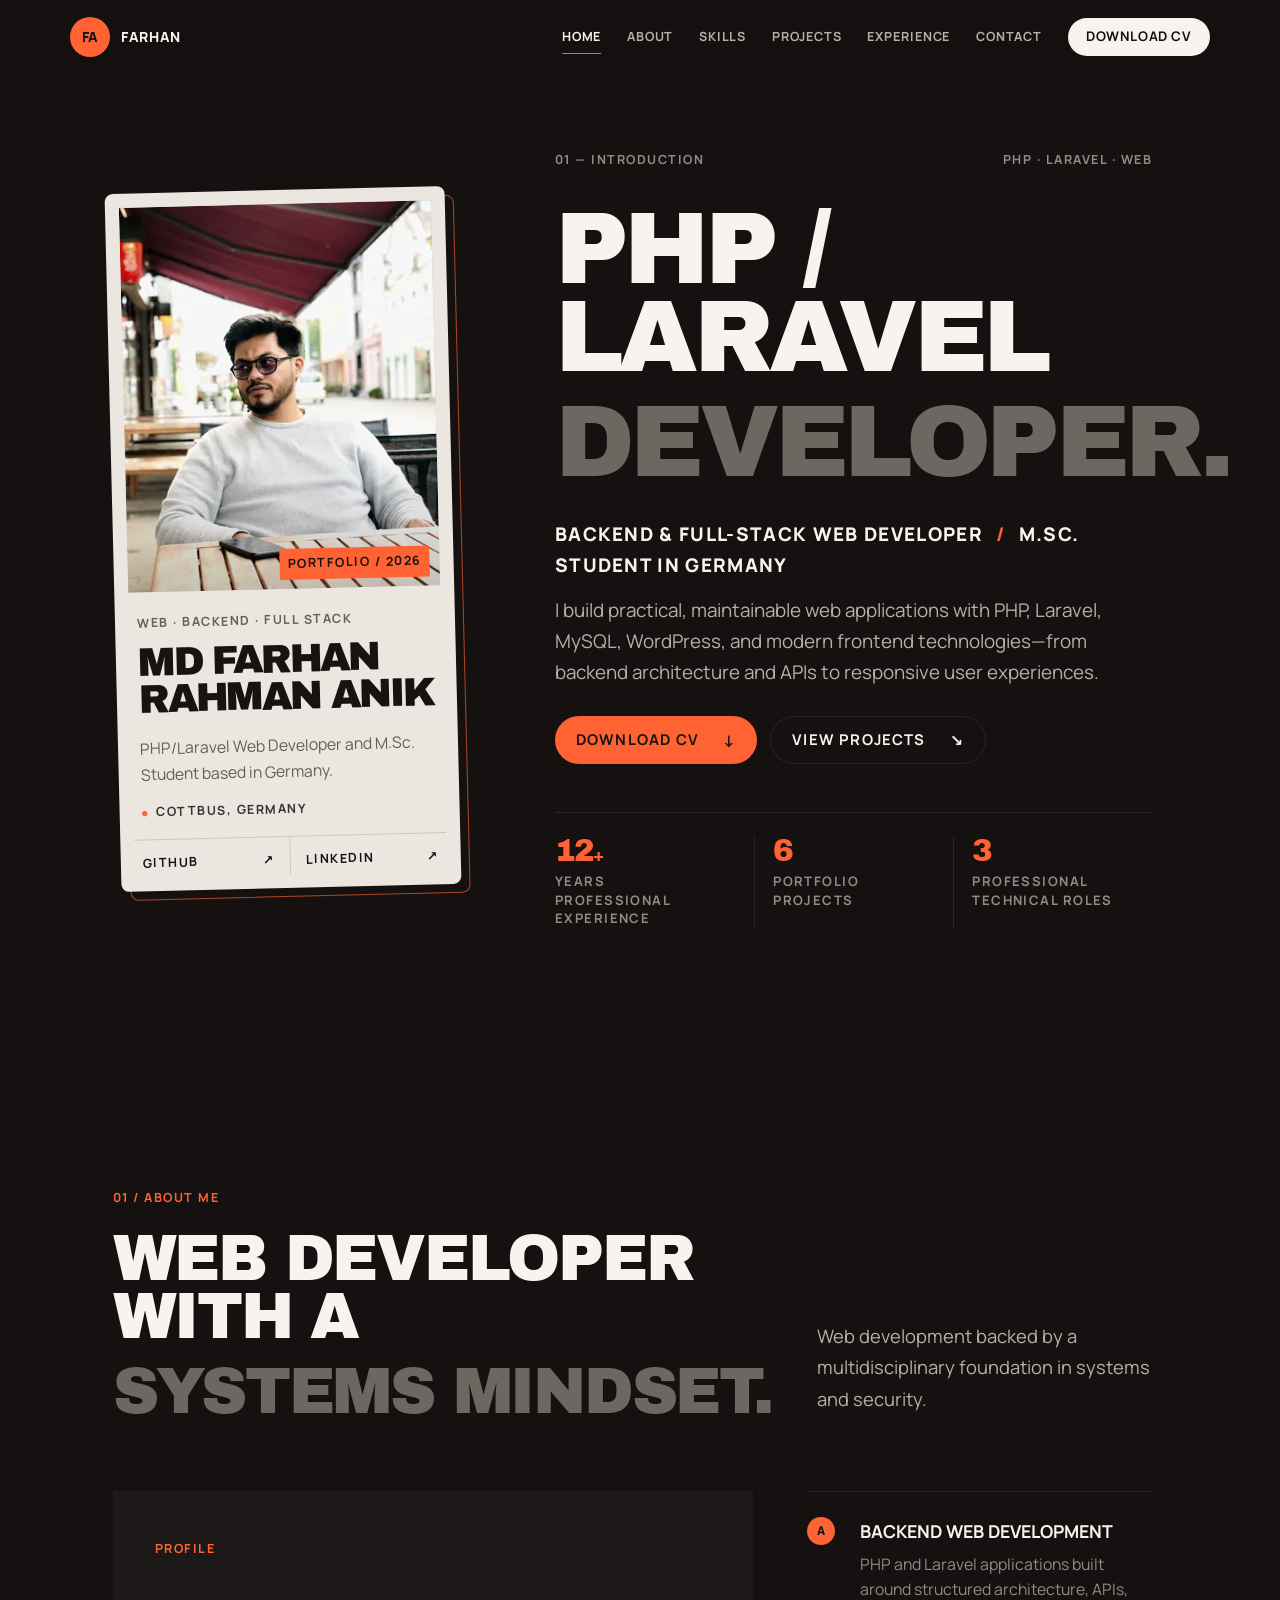
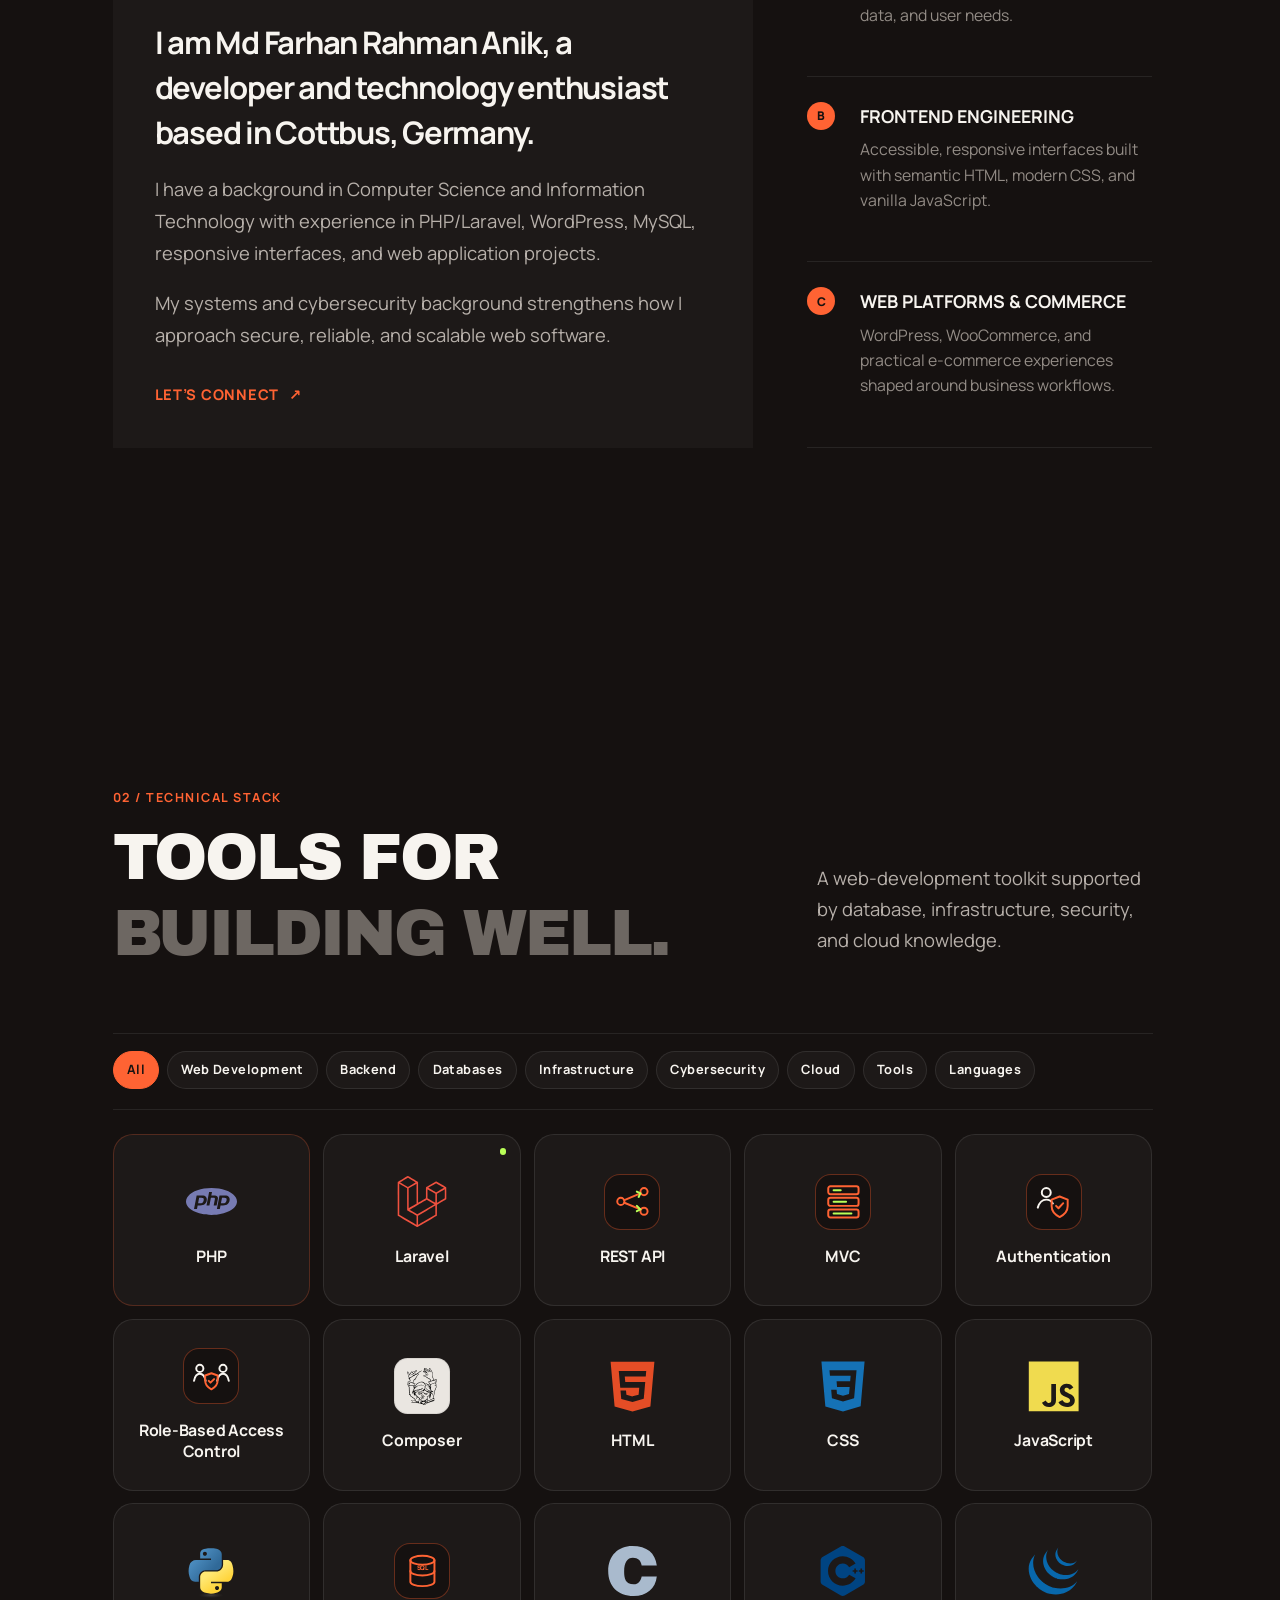
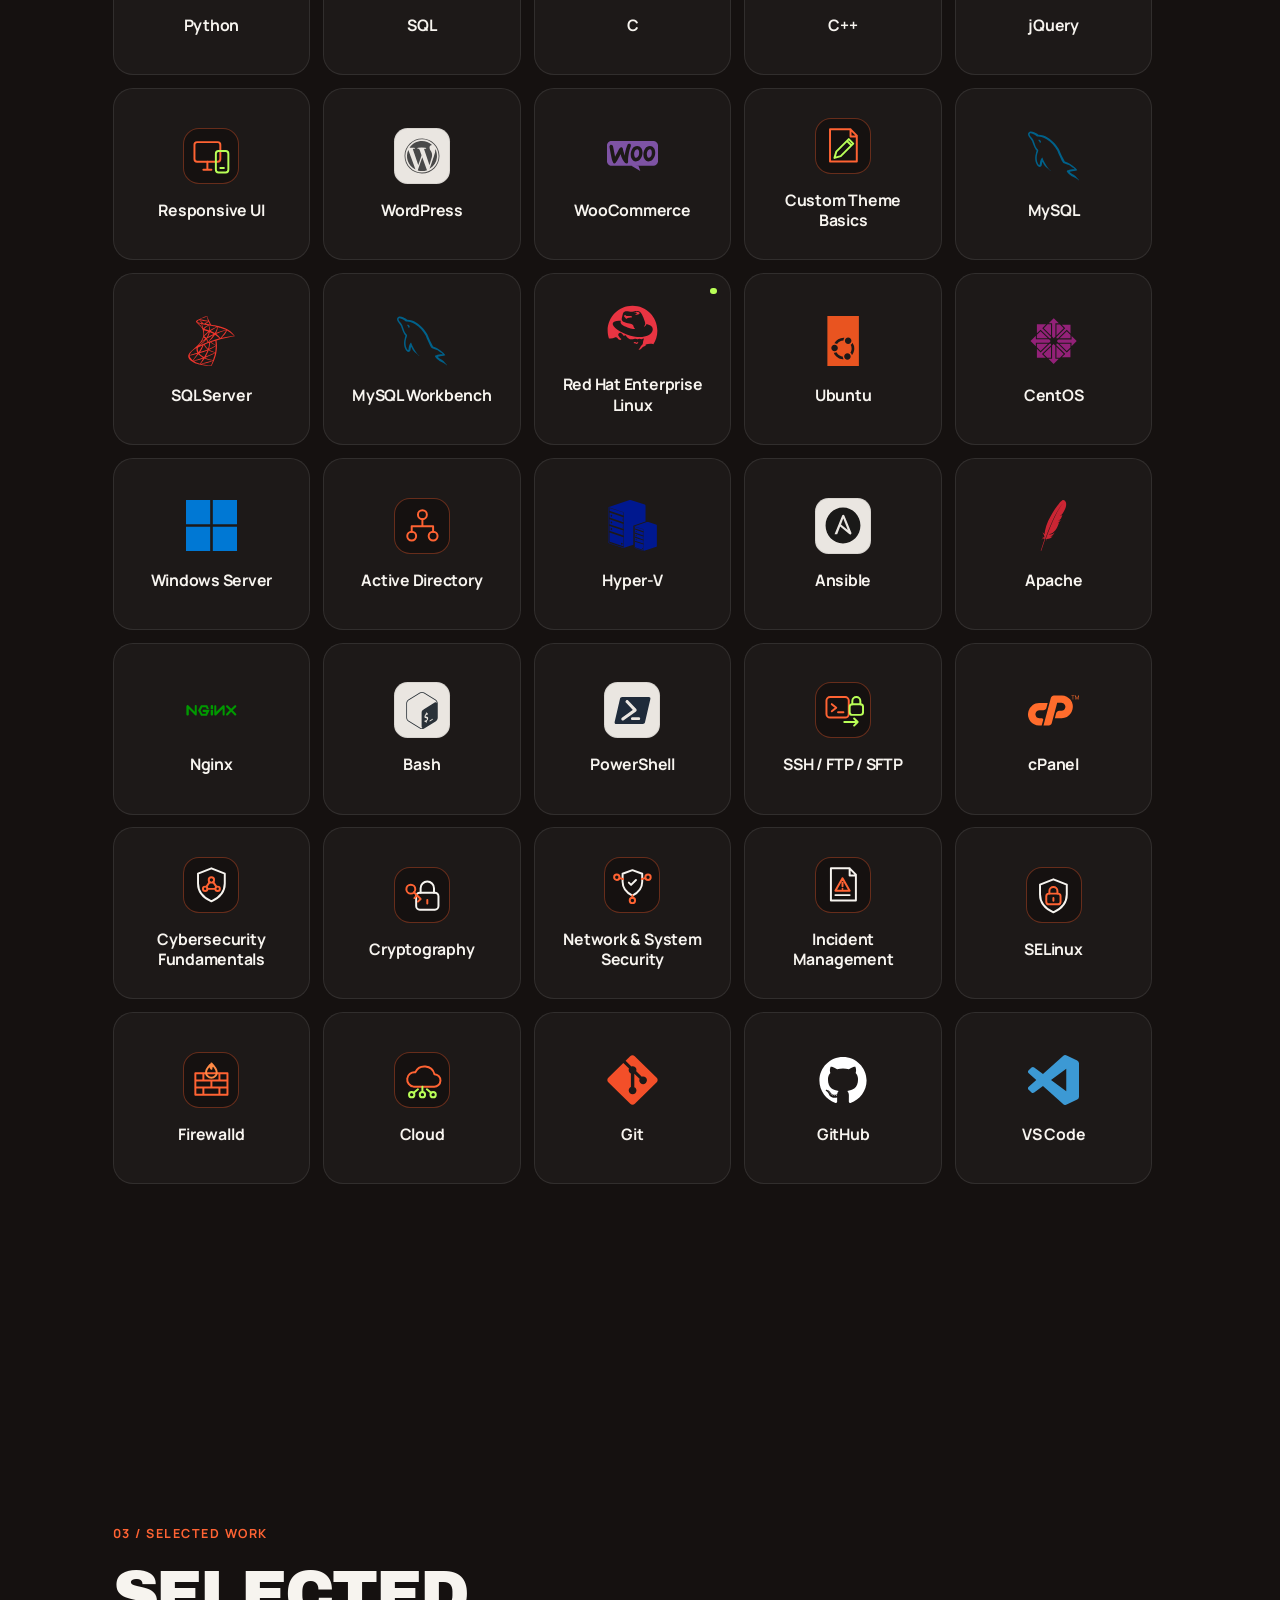
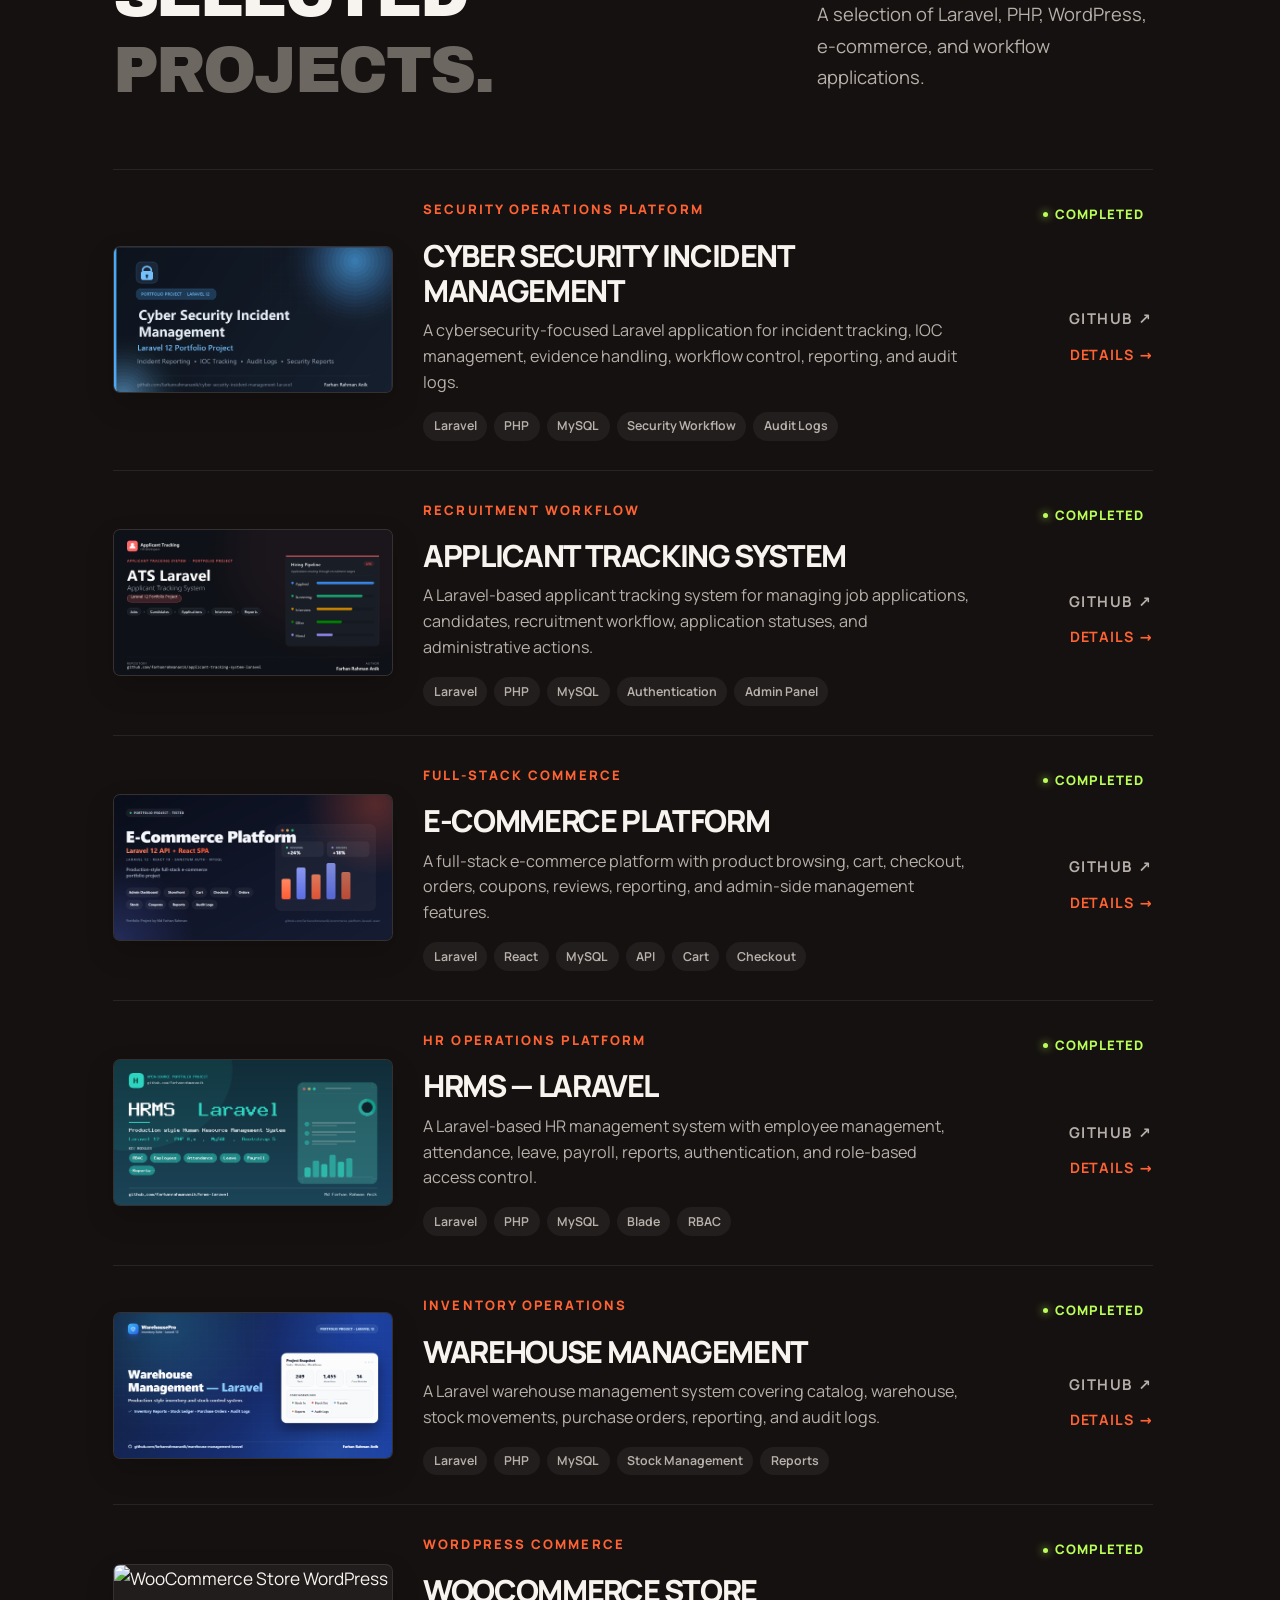
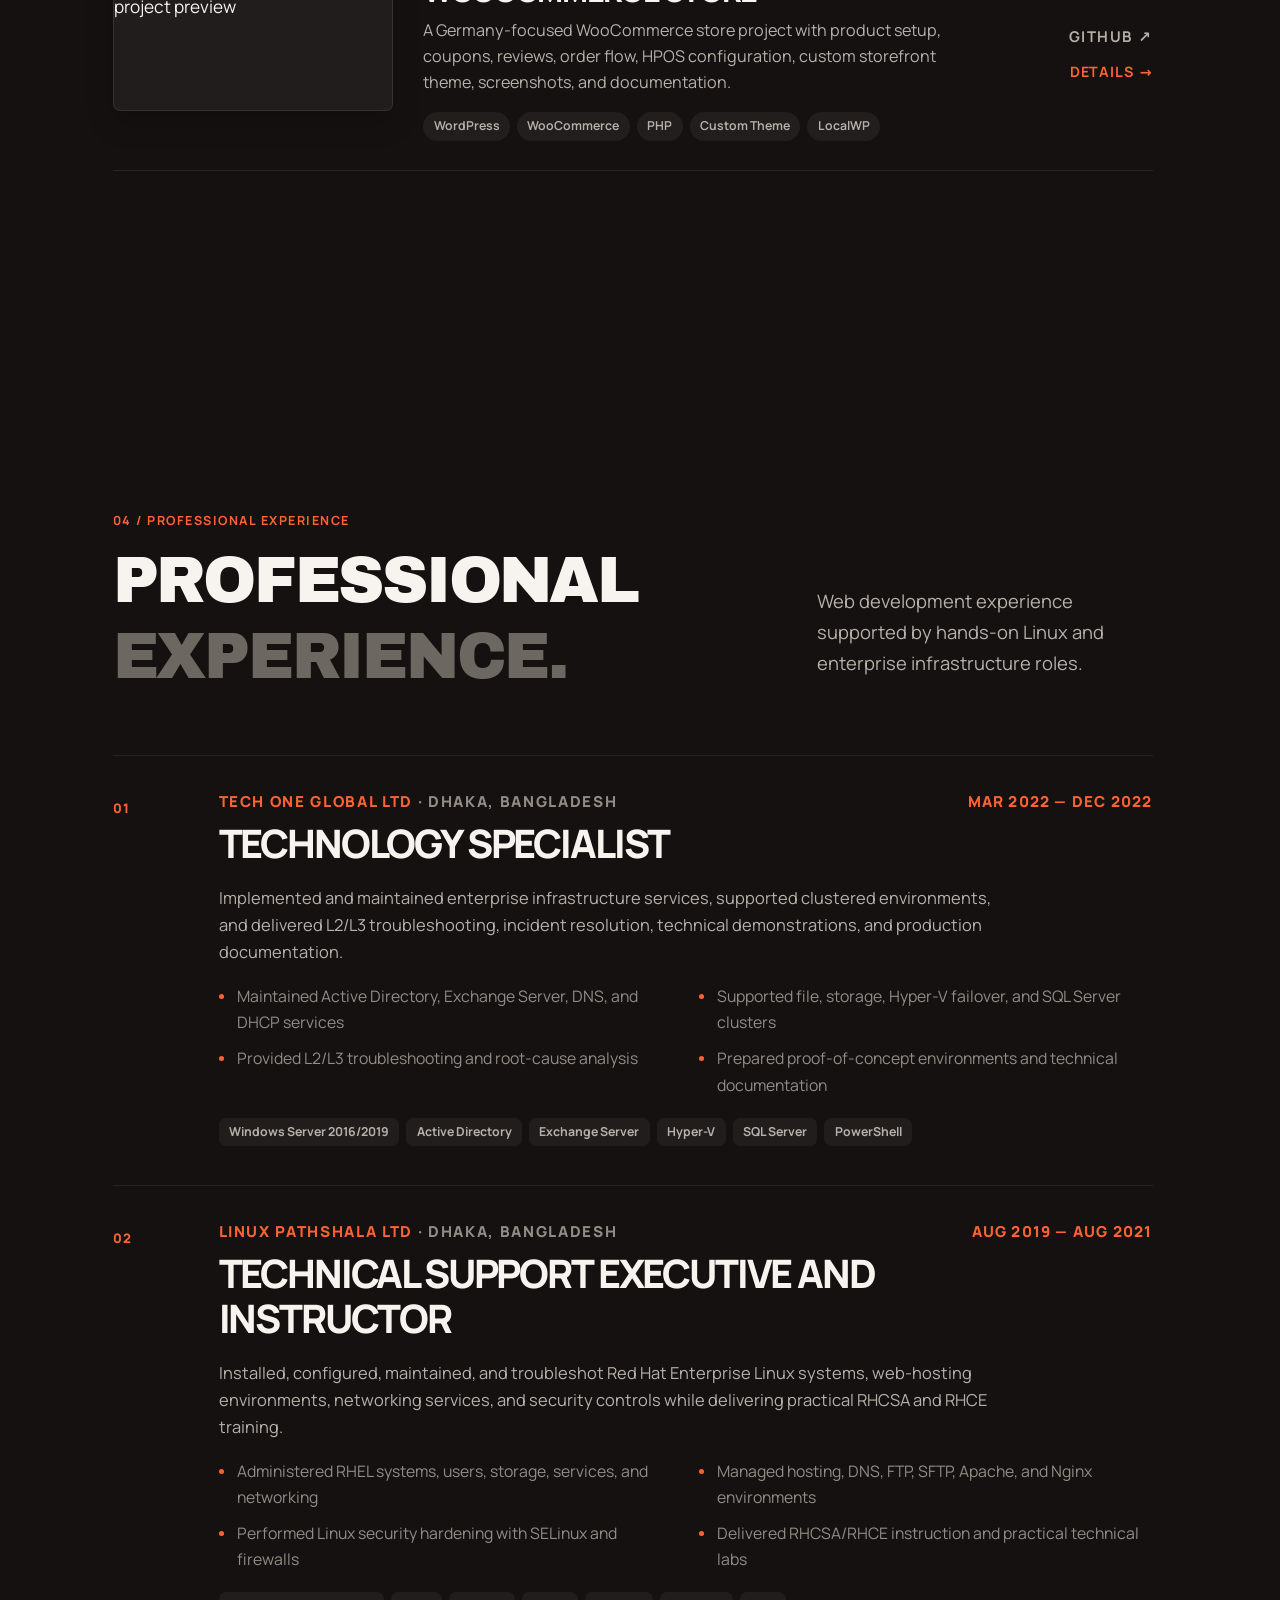
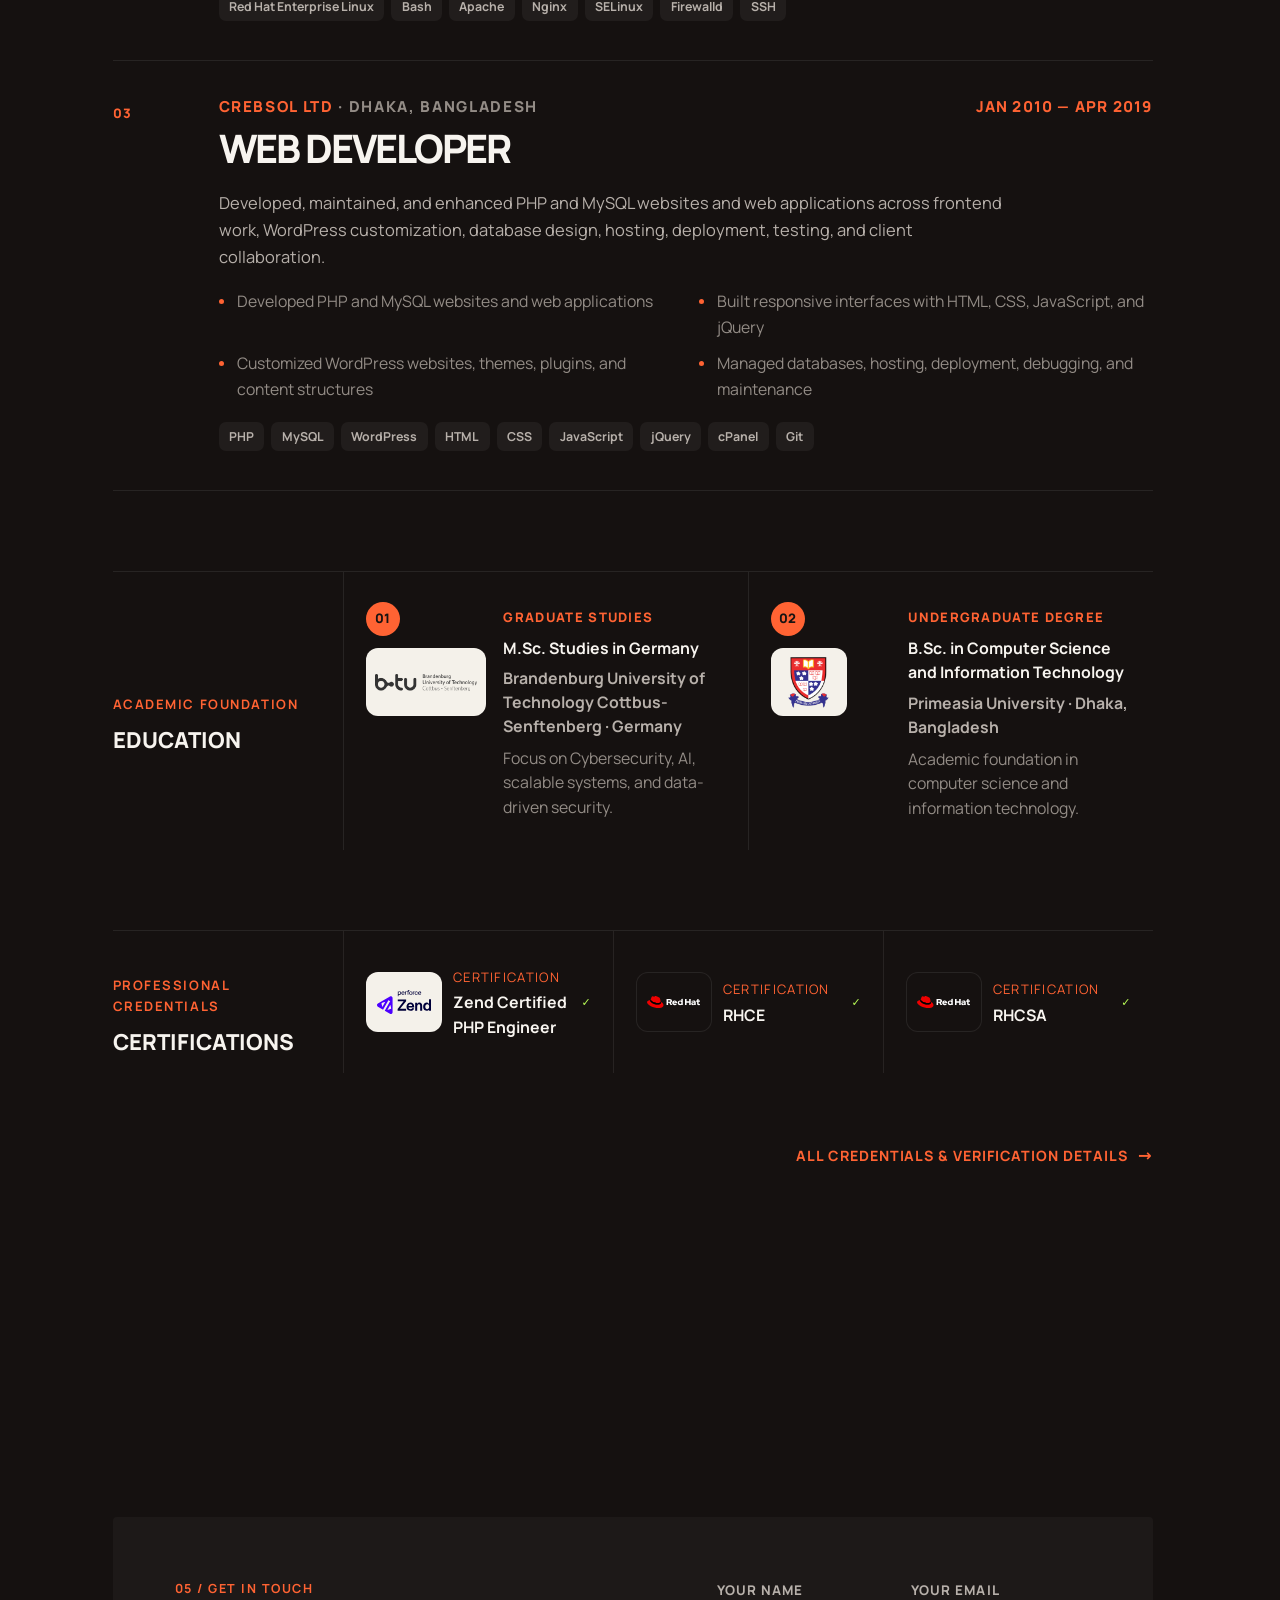
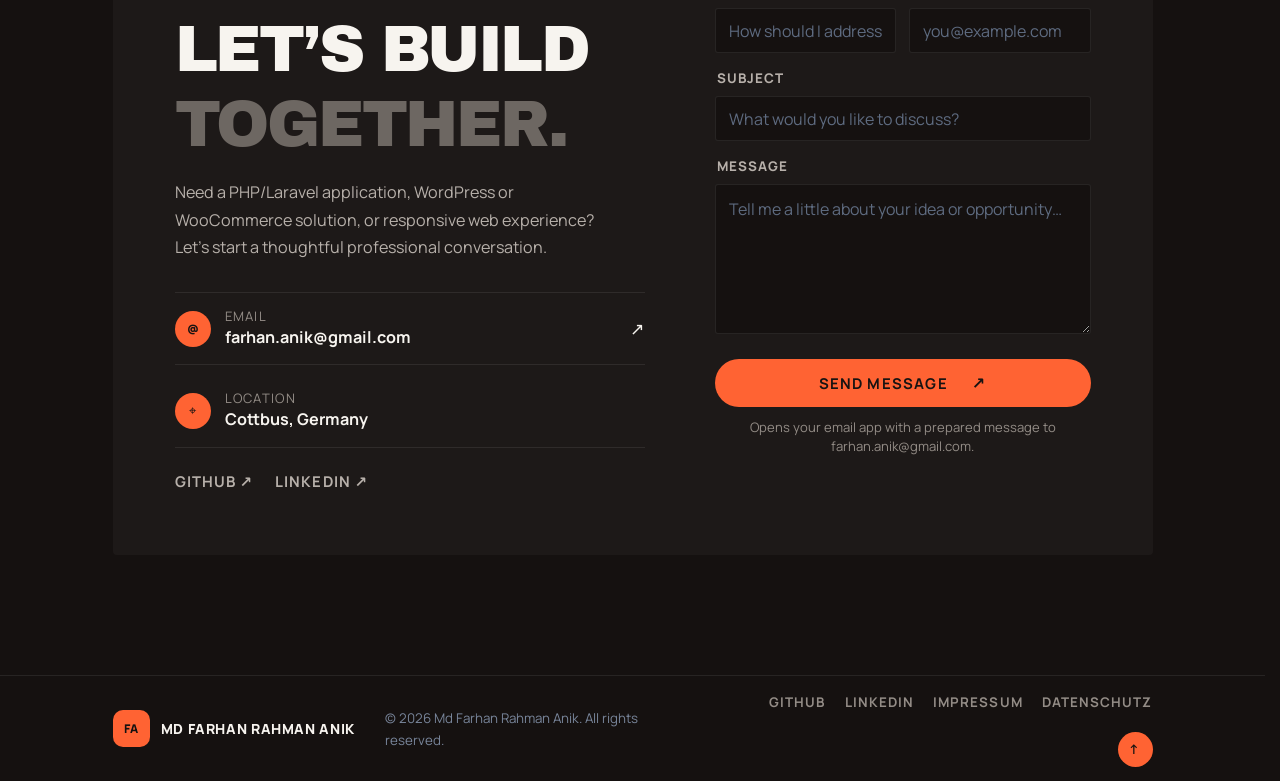
==== commit 8e5e1f43: "feat: focus portfolio on web development" ====
--- a/index.html
+++ b/index.html
@@ -3,12 +3,13 @@
 <head>
   <meta charset="utf-8">
   <meta name="viewport" content="width=device-width, initial-scale=1">
-  <meta name="description" content="Portfolio of Md Farhan Rahman Anik — PHP/Laravel developer, Linux and cybersecurity enthusiast, and M.Sc. student in Germany.">
+  <meta name="description" content="Portfolio of Md Farhan Rahman Anik — a PHP/Laravel web developer building backend, full-stack, WordPress, and e-commerce applications.">
   <meta name="theme-color" content="#F36B2B">
-  <meta property="og:title" content="Md Farhan Rahman Anik | Developer Portfolio">
-  <meta property="og:description" content="PHP/Laravel development, Linux systems, cybersecurity, and scalable web applications.">
+  <meta property="og:title" content="Md Farhan Rahman Anik | Web Developer Portfolio">
+  <meta property="og:description" content="PHP/Laravel, full-stack, WordPress, and e-commerce web development projects.">
   <meta property="og:type" content="website">
   <title>Md Farhan Rahman Anik | PHP/Laravel Developer</title>
+  <link rel="canonical" href="https://farhanrahmananik.github.io/webdev/">
   <link rel="stylesheet" href="styles.min.css">
   <link rel="icon" type="image/svg+xml" href="assets/images/favicon.svg?v=2">
   <link rel="icon" type="image/png" sizes="32x32" href="assets/images/favicon-32x32.png?v=2">
@@ -20,15 +21,15 @@
   <script src="script.min.js" defer></script>
 </head>
 <body>
-  <a class="skip-link" href="#main-content">Skip to content</a>
+  <a class="skip-link" href="./#main-content">Skip to content</a>
 
   <header class="site-header" id="top">
     <nav class="navbar container" aria-label="Primary navigation">
-      <a class="brand" href="#home">
+      <a class="brand" href="./#home">
         <span class="brand-mark">FA</span>
         <span class="brand-copy">
           <strong>Farhan</strong>
-          <small>Developer Portfolio</small>
+          <small>Web Developer Portfolio</small>
         </span>
       </a>
 
@@ -39,12 +40,12 @@
       </button>
 
       <div class="nav-menu" id="nav-menu">
-        <a class="nav-link active" href="#home">Home</a>
-        <a class="nav-link" href="#about">About</a>
-        <a class="nav-link" href="#skills">Skills</a>
-        <a class="nav-link" href="#projects">Projects</a>
-        <a class="nav-link" href="#experience">Experience</a>
-        <a class="nav-link" href="#contact">Contact</a>
+        <a class="nav-link active" href="./#home">Home</a>
+        <a class="nav-link" href="./#about">About</a>
+        <a class="nav-link" href="./#skills">Skills</a>
+        <a class="nav-link" href="./#projects">Projects</a>
+        <a class="nav-link" href="./#experience">Experience</a>
+        <a class="nav-link" href="./#contact">Contact</a>
         <a class="nav-cta" href="assets/pdf/Md_Farhan_Rahman_Anik_CV.pdf" download>Download CV</a>
       </div>
     </nav>
@@ -56,21 +57,21 @@
         <div class="hero-statement">
           <div class="hero-meta">
             <span>01 — Introduction</span>
-            <span>PHP · LARAVEL · LINUX</span>
+            <span>PHP · LARAVEL · WEB</span>
           </div>
           <h1 id="hero-title">
             <span>PHP / LARAVEL</span>
             <em>DEVELOPER.</em>
           </h1>
-          <p class="hero-headline">Linux &amp; Cybersecurity Enthusiast <i aria-hidden="true">/</i> M.Sc. Student in Germany</p>
-          <p class="hero-intro">I build practical web applications using PHP, Laravel, MySQL, and modern web technologies. My background combines software development, Linux system administration, and cybersecurity, with growing interest in AI-driven security and scalable systems.</p>
+          <p class="hero-headline">Backend &amp; Full-Stack Web Developer <i aria-hidden="true">/</i> M.Sc. Student in Germany</p>
+          <p class="hero-intro">I build practical, maintainable web applications with PHP, Laravel, MySQL, WordPress, and modern frontend technologies—from backend architecture and APIs to responsive user experiences.</p>
 
           <div class="hero-actions" aria-label="Primary actions">
             <a class="button button-primary" href="assets/pdf/Md_Farhan_Rahman_Anik_CV.pdf" download>
               <span>Download CV</span>
               <span class="button-arrow" aria-hidden="true">↓</span>
             </a>
-            <a class="button button-secondary" href="#projects">
+            <a class="button button-secondary" href="./#projects">
               <span>View Projects</span>
               <span class="button-arrow" aria-hidden="true">↘</span>
             </a>
@@ -97,9 +98,9 @@
                 <span>Portfolio / 2026</span>
               </div>
               <div class="identity-copy">
-                <p class="identity-label">Developer · Systems · Security</p>
+                <p class="identity-label">Web · Backend · Full Stack</p>
                 <h2>Md Farhan<br>Rahman Anik</h2>
-                <p>PHP/Laravel Developer, Linux &amp; Cybersecurity Enthusiast, and M.Sc. Student in Germany.</p>
+                <p>PHP/Laravel Web Developer and M.Sc. Student based in Germany.</p>
                 <div class="identity-location">
                   <span aria-hidden="true">●</span>
                   Cottbus, Germany
@@ -120,7 +121,7 @@
         <div class="hero-proof" aria-label="Professional summary">
           <div><strong>12<span>+</span></strong><small>Years Professional Experience</small></div>
           <div><strong>6</strong><small>Portfolio Projects</small></div>
-          <div><strong>3</strong><small>Professional IT &amp; Web Roles</small></div>
+          <div><strong>3</strong><small>Professional Technical Roles</small></div>
         </div>
       </div>
     </section>
@@ -130,40 +131,40 @@
         <div class="section-heading reveal">
           <div>
             <p class="eyebrow">01 / About me</p>
-            <h2 id="about-title">DEVELOPER WITH A<br><span>SYSTEMS MINDSET.</span></h2>
-          </div>
-          <p class="section-lead">A multidisciplinary foundation spanning web development, infrastructure, and security.</p>
+            <h2 id="about-title">WEB DEVELOPER WITH A<br><span>SYSTEMS MINDSET.</span></h2>
+          </div>
+          <p class="section-lead">Web development backed by a multidisciplinary foundation in systems and security.</p>
         </div>
 
         <div class="about-grid">
           <article class="about-story glass-card reveal">
             <span class="card-label">Profile</span>
             <p class="about-intro">I am <strong>Md Farhan Rahman Anik</strong>, a developer and technology enthusiast based in Cottbus, Germany.</p>
-            <p>I have a background in Computer Science and Information Technology and experience in PHP/Laravel development, Linux system administration, cybersecurity, and web application projects.</p>
-            <p>I am also pursuing higher studies in Germany and building my profile around software engineering, cloud, security, and scalable systems.</p>
-            <a class="text-link" href="#contact">Let’s connect <span aria-hidden="true">↗</span></a>
+            <p>I have a background in Computer Science and Information Technology with experience in PHP/Laravel, WordPress, MySQL, responsive interfaces, and web application projects.</p>
+            <p>My systems and cybersecurity background strengthens how I approach secure, reliable, and scalable web software.</p>
+            <a class="text-link" href="./#contact">Let’s connect <span aria-hidden="true">↗</span></a>
           </article>
 
           <div class="about-focus">
             <article class="focus-card reveal">
               <span class="focus-index">A</span>
               <div>
-                <h3>Software Engineering</h3>
-                <p>Practical web applications built around structured backend architecture, data, and user needs.</p>
+                <h3>Backend Web Development</h3>
+                <p>PHP and Laravel applications built around structured architecture, APIs, data, and user needs.</p>
               </div>
             </article>
             <article class="focus-card reveal">
               <span class="focus-index">B</span>
               <div>
-                <h3>Systems &amp; Infrastructure</h3>
-                <p>Linux system administration, automation foundations, and scalable system thinking.</p>
+                <h3>Frontend Engineering</h3>
+                <p>Accessible, responsive interfaces built with semantic HTML, modern CSS, and vanilla JavaScript.</p>
               </div>
             </article>
             <article class="focus-card reveal">
               <span class="focus-index">C</span>
               <div>
-                <h3>Security &amp; AI</h3>
-                <p>Cybersecurity foundations with academic direction toward AI-driven and data-driven security.</p>
+                <h3>Web Platforms &amp; Commerce</h3>
+                <p>WordPress, WooCommerce, and practical e-commerce experiences shaped around business workflows.</p>
               </div>
             </article>
           </div>
@@ -178,7 +179,7 @@
             <p class="eyebrow">02 / Technical stack</p>
             <h2 id="skills-title">TOOLS FOR<br><span>BUILDING WELL.</span></h2>
           </div>
-          <p class="section-lead">Technologies I use across web development, backend systems, databases, infrastructure, security, and cloud-focused environments.</p>
+          <p class="section-lead">A web-development toolkit supported by database, infrastructure, security, and cloud knowledge.</p>
         </div>
 
         <div class="tool-filter-panel reveal">
@@ -555,7 +556,7 @@
             <p class="eyebrow">03 / Selected work</p>
             <h2 id="projects-title">SELECTED<br><span>PROJECTS.</span></h2>
           </div>
-          <p class="section-lead">A selection of backend, full-stack, security, commerce, and workflow projects.</p>
+          <p class="section-lead">A selection of Laravel, PHP, WordPress, e-commerce, and workflow applications.</p>
         </div>
 
         <div class="projects-grid">
@@ -689,7 +690,7 @@
             <p class="eyebrow">04 / Professional experience</p>
             <h2 id="experience-title">PROFESSIONAL<br><span>EXPERIENCE.</span></h2>
           </div>
-          <p class="section-lead">More than a decade of professional work spanning web development, Linux, and enterprise infrastructure.</p>
+          <p class="section-lead">Web development experience supported by hands-on Linux and enterprise infrastructure roles.</p>
         </div>
 
         <div class="experience-timeline">
@@ -846,10 +847,10 @@
           <div class="contact-copy">
             <p class="eyebrow">05 / Get in touch</p>
             <h2 id="contact-title">LET’S BUILD<br><span>TOGETHER.</span></h2>
-            <p>Interested in software development, Linux, cybersecurity, cloud, or scalable systems? Let’s start a thoughtful professional conversation.</p>
+            <p>Need a PHP/Laravel application, WordPress or WooCommerce solution, or responsive web experience? Let’s start a thoughtful professional conversation.</p>
 
             <div class="contact-details">
-              <a href="#contact-form" data-email-link data-email="farhan.anik@gmail.com">
+              <a href="./#contact-form" data-email-link data-email="farhan.anik@gmail.com">
                 <span class="contact-icon" aria-hidden="true">@</span>
                 <span><small>Email</small><strong>farhan.anik@gmail.com</strong></span>
                 <span aria-hidden="true">↗</span>
@@ -900,9 +901,9 @@
 
   <footer class="site-footer">
     <div class="container footer-content">
-      <a class="brand footer-brand" href="#home">
+      <a class="brand footer-brand" href="./#home">
         <span class="brand-mark">FA</span>
-        <span class="brand-copy"><strong>Md Farhan Rahman Anik</strong><small>Developer · Systems · Security</small></span>
+        <span class="brand-copy"><strong>Md Farhan Rahman Anik</strong><small>PHP · Laravel · Web</small></span>
       </a>
       <p>© <span id="current-year">2026</span> Md Farhan Rahman Anik. All rights reserved.</p>
       <nav class="footer-links" aria-label="Footer navigation">
@@ -910,7 +911,7 @@
         <a href="https://www.linkedin.com/in/farhanrahmananik/" target="_blank" rel="noopener noreferrer">LinkedIn</a>
         <a href="impressum.html">Impressum</a>
         <a href="datenschutz.html">Datenschutz</a>
-        <a class="back-to-top" href="#home" aria-label="Back to top">↑</a>
+        <a class="back-to-top" href="./#home" aria-label="Back to top">↑</a>
       </nav>
     </div>
   </footer>
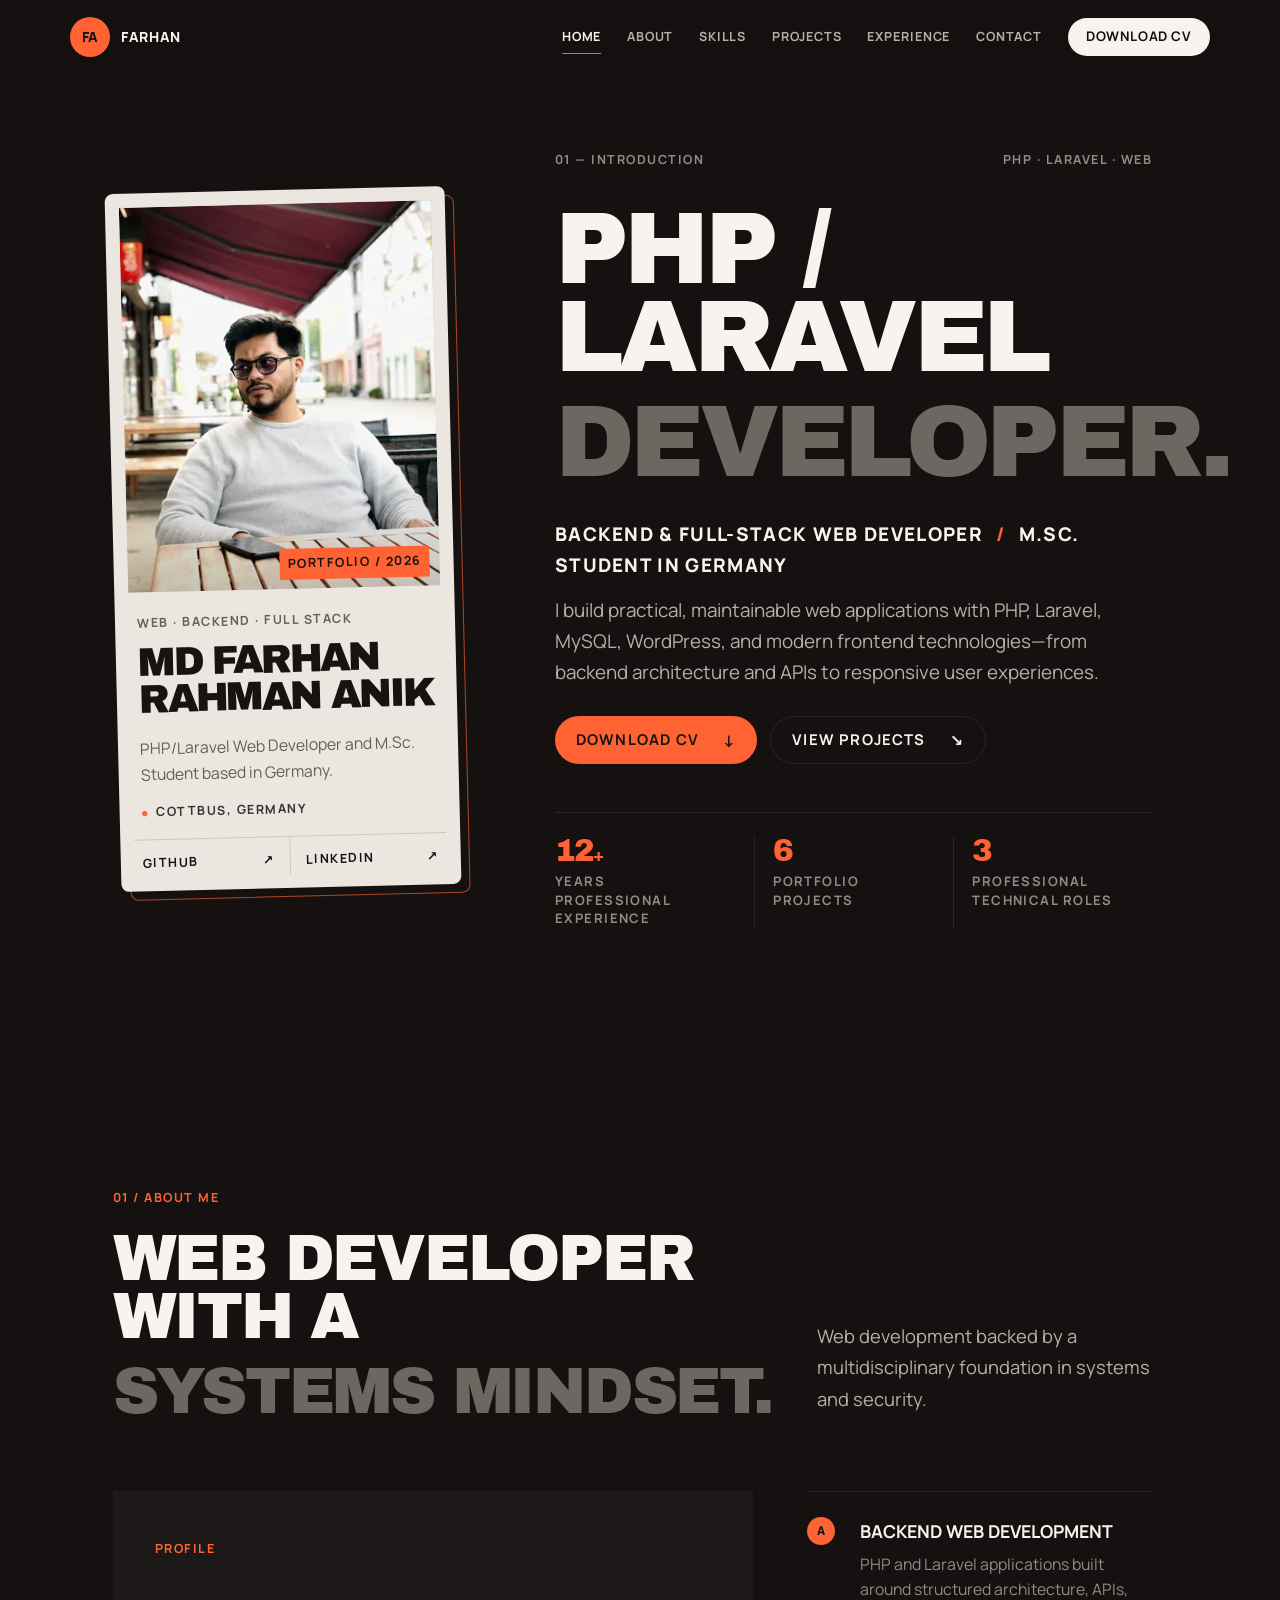
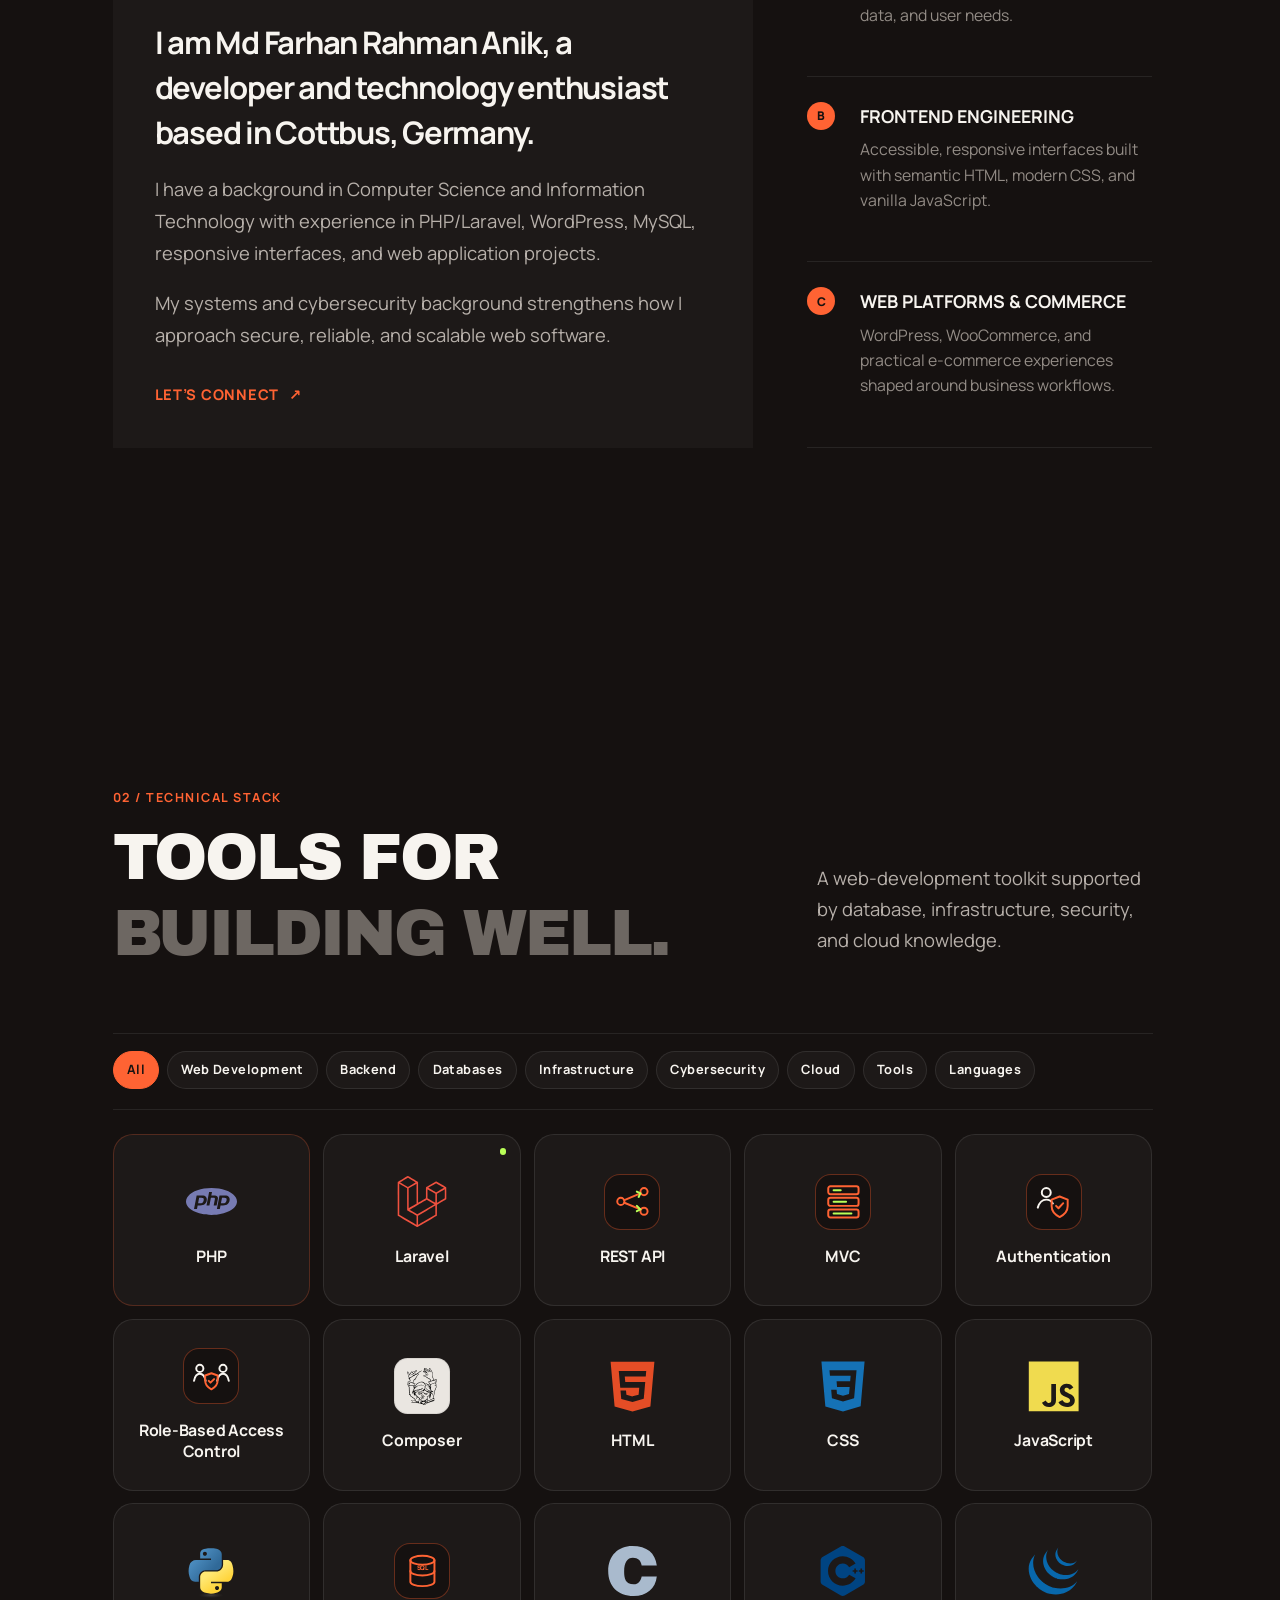
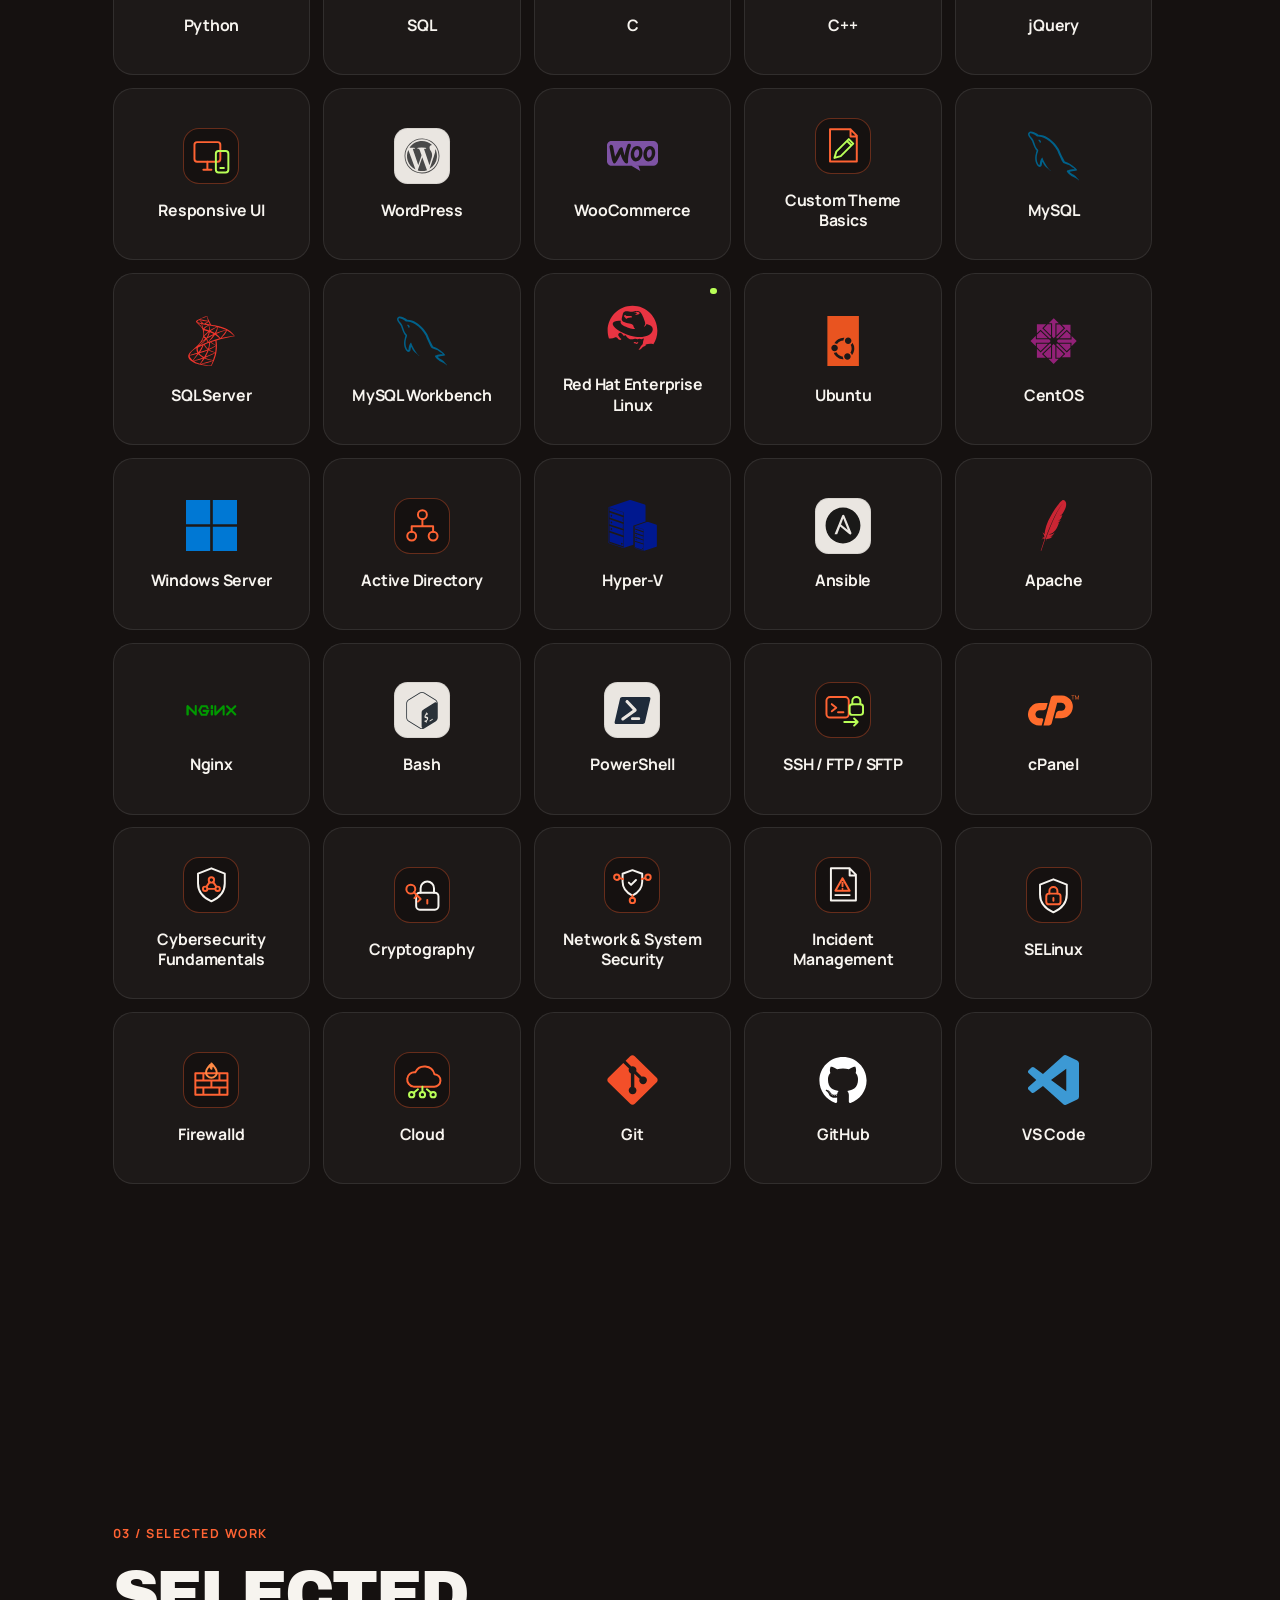
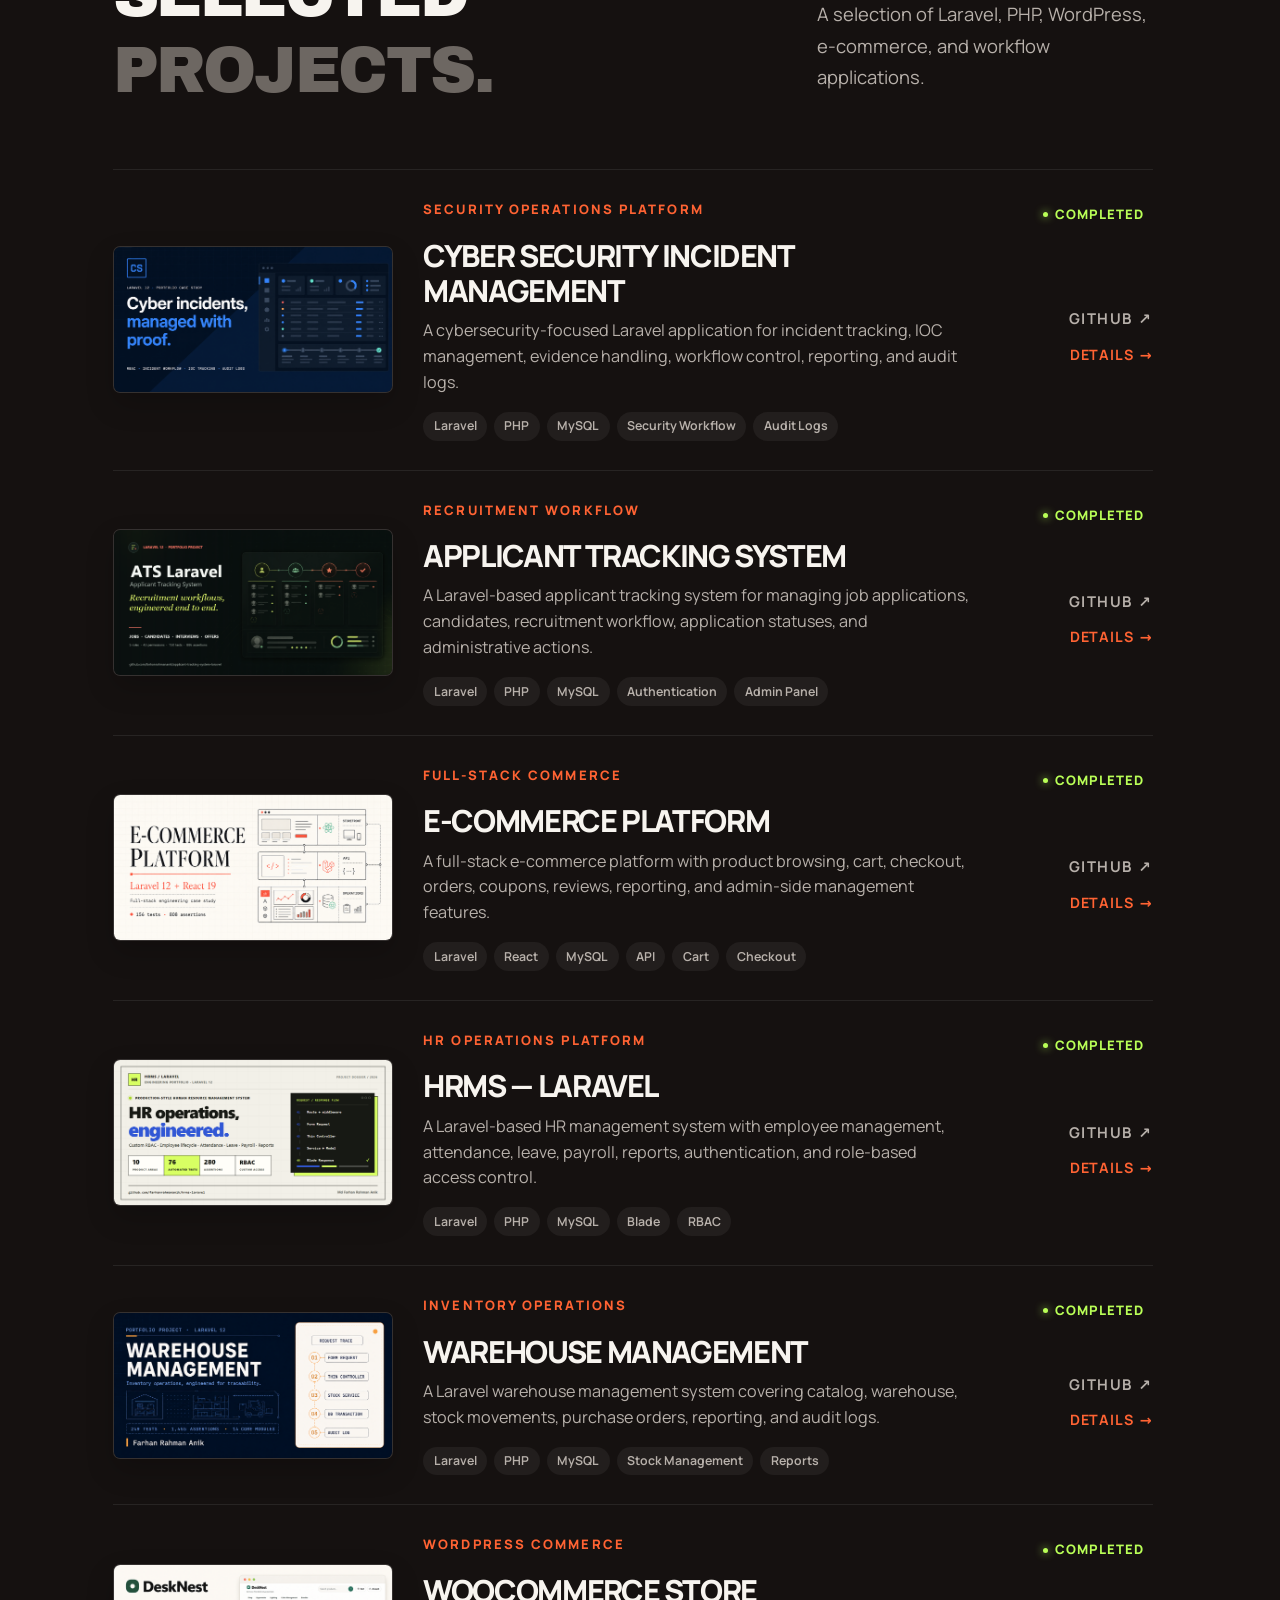
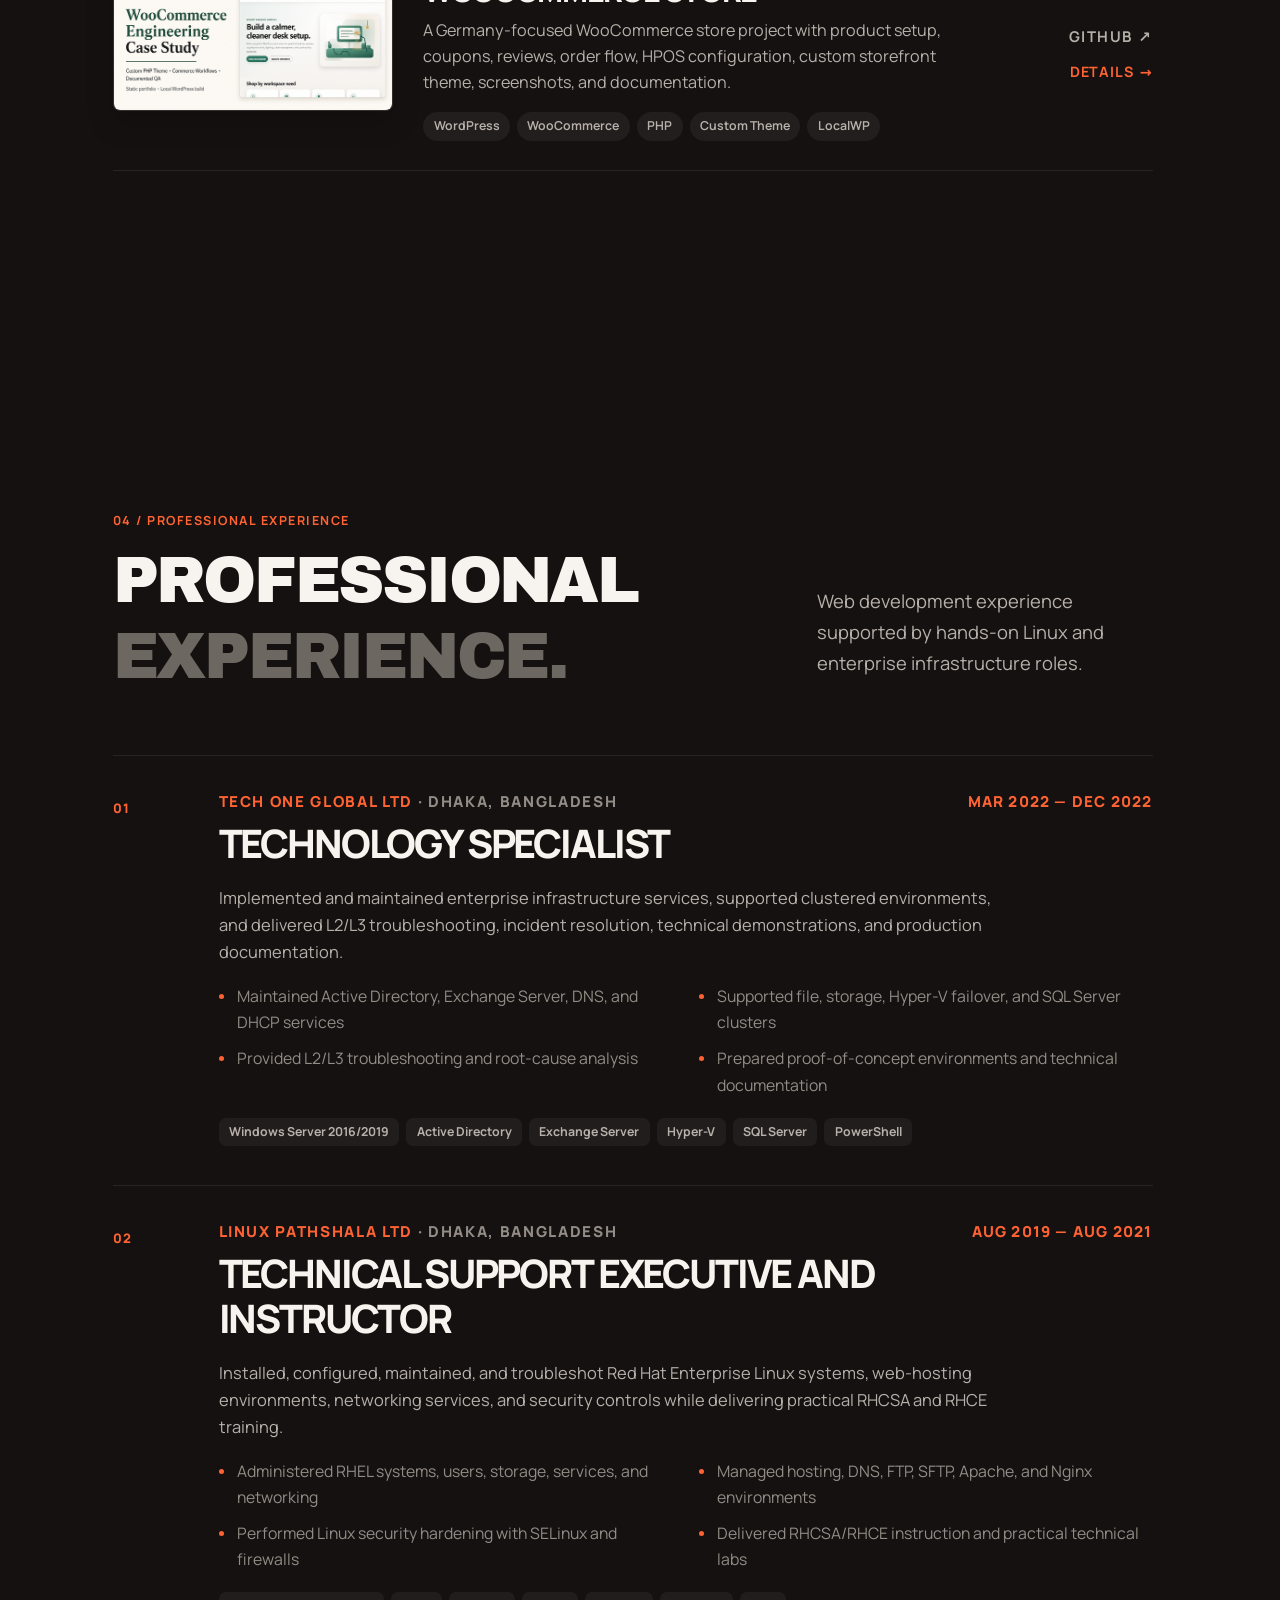
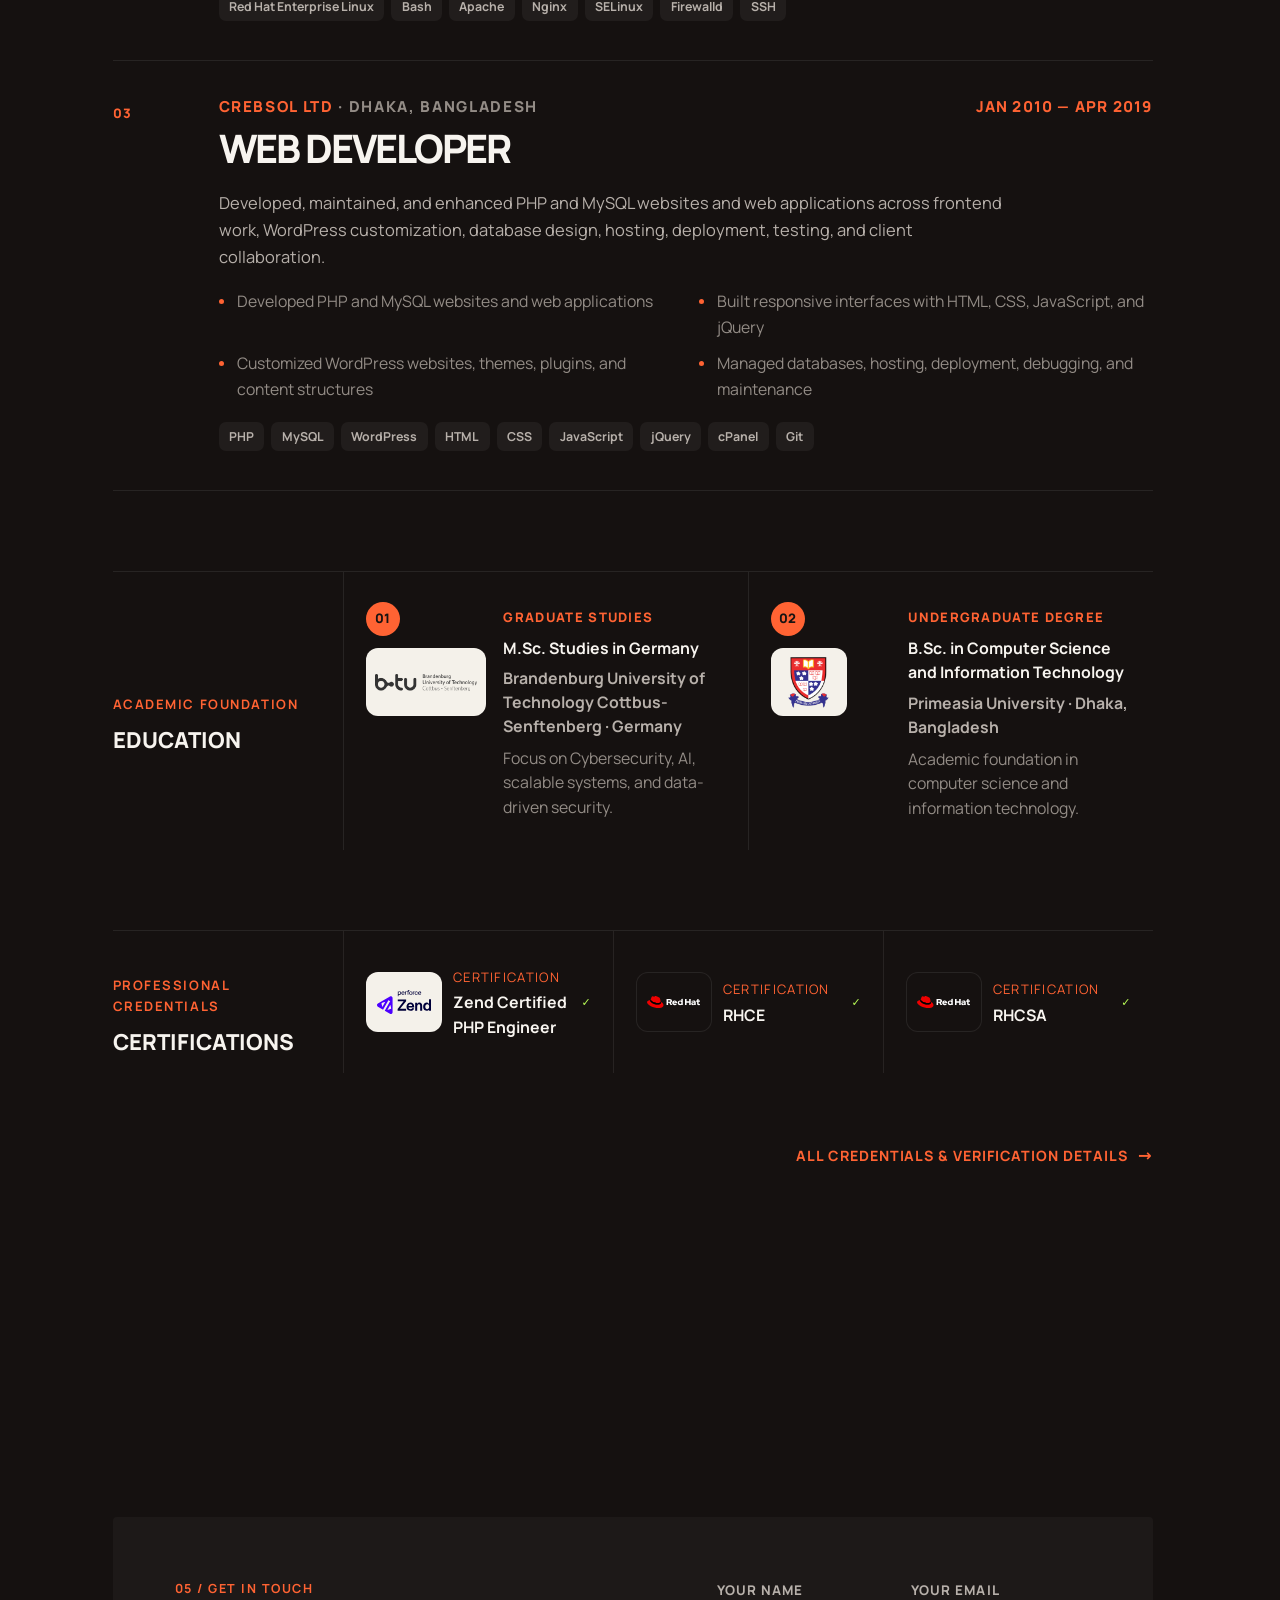
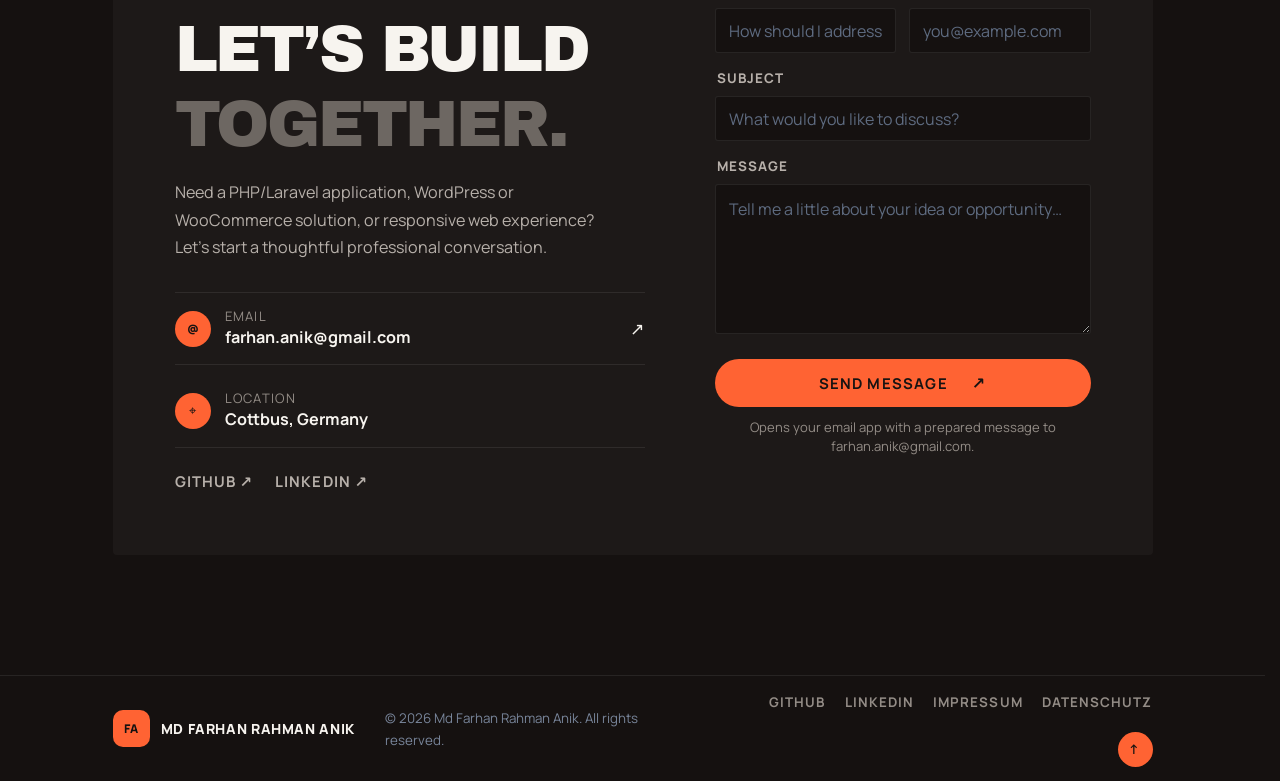
==== commit 463e9a11: "chore(projects): refresh preview images" ====
--- a/index.html
+++ b/index.html
@@ -566,7 +566,7 @@
               <span class="status status-complete"><i aria-hidden="true"></i> Completed</span>
             </div>
             <div class="project-preview">
-              <img src="assets/images/projects/cyber-security-incident-management.png" alt="Cyber Security Incident Management Laravel project preview" loading="lazy" decoding="async" width="1200" height="630">
+              <img src="assets/images/projects/cyber-security-incident-management.png?v=20260809" alt="Cyber Security Incident Management Laravel project preview" loading="lazy" decoding="async" width="1200" height="630">
             </div>
             <p class="project-type">Security Operations Platform</p>
             <h3>Cyber Security Incident Management</h3>
@@ -586,7 +586,7 @@
               <span class="status status-complete"><i aria-hidden="true"></i> Completed</span>
             </div>
             <div class="project-preview">
-              <img src="assets/images/projects/applicant-tracking-system.png" alt="Applicant Tracking System Laravel project preview" loading="lazy" decoding="async" width="1200" height="630">
+              <img src="assets/images/projects/applicant-tracking-system.png?v=20260809" alt="Applicant Tracking System Laravel project preview" loading="lazy" decoding="async" width="1200" height="630">
             </div>
             <p class="project-type">Recruitment Workflow</p>
             <h3>Applicant Tracking System</h3>
@@ -606,7 +606,7 @@
               <span class="status status-complete"><i aria-hidden="true"></i> Completed</span>
             </div>
             <div class="project-preview">
-              <img src="assets/images/projects/ecommerce-platform.png" alt="E-Commerce Platform Laravel and React project preview" loading="lazy" decoding="async" width="1280" height="640">
+              <img src="assets/images/projects/ecommerce-platform.png?v=20260809" alt="E-Commerce Platform Laravel and React project preview" loading="lazy" decoding="async" width="1200" height="630">
             </div>
             <p class="project-type">Full-stack Commerce</p>
             <h3>E-Commerce Platform</h3>
@@ -626,7 +626,7 @@
               <span class="status status-complete"><i aria-hidden="true"></i> Completed</span>
             </div>
             <div class="project-preview">
-              <img src="assets/images/projects/hrms-laravel.png" alt="HRMS Laravel project preview" loading="lazy" decoding="async" width="1200" height="630">
+              <img src="assets/images/projects/hrms-laravel.png?v=20260809" alt="HRMS Laravel project preview" loading="lazy" decoding="async" width="1200" height="630">
             </div>
             <p class="project-type">HR Operations Platform</p>
             <h3>HRMS — Laravel</h3>
@@ -646,7 +646,7 @@
               <span class="status status-complete"><i aria-hidden="true"></i> Completed</span>
             </div>
             <div class="project-preview">
-              <img src="assets/images/projects/warehouse-management.png" alt="Warehouse Management Laravel project preview" loading="lazy" decoding="async" width="1200" height="630">
+              <img src="assets/images/projects/warehouse-management.png?v=20260809" alt="Warehouse Management Laravel project preview" loading="lazy" decoding="async" width="1200" height="630">
             </div>
             <p class="project-type">Inventory Operations</p>
             <h3>Warehouse Management</h3>
@@ -666,7 +666,7 @@
               <span class="status status-complete"><i aria-hidden="true"></i> Completed</span>
             </div>
             <div class="project-preview">
-              <img src="assets/images/projects/woocommerce-store.png" alt="WooCommerce Store WordPress project preview" loading="lazy" decoding="async" width="1200" height="630">
+              <img src="assets/images/projects/woocommerce-store.png?v=20260809" alt="WooCommerce Store WordPress project preview" loading="lazy" decoding="async" width="1200" height="630">
             </div>
             <p class="project-type">WordPress Commerce</p>
             <h3>WooCommerce Store</h3>
